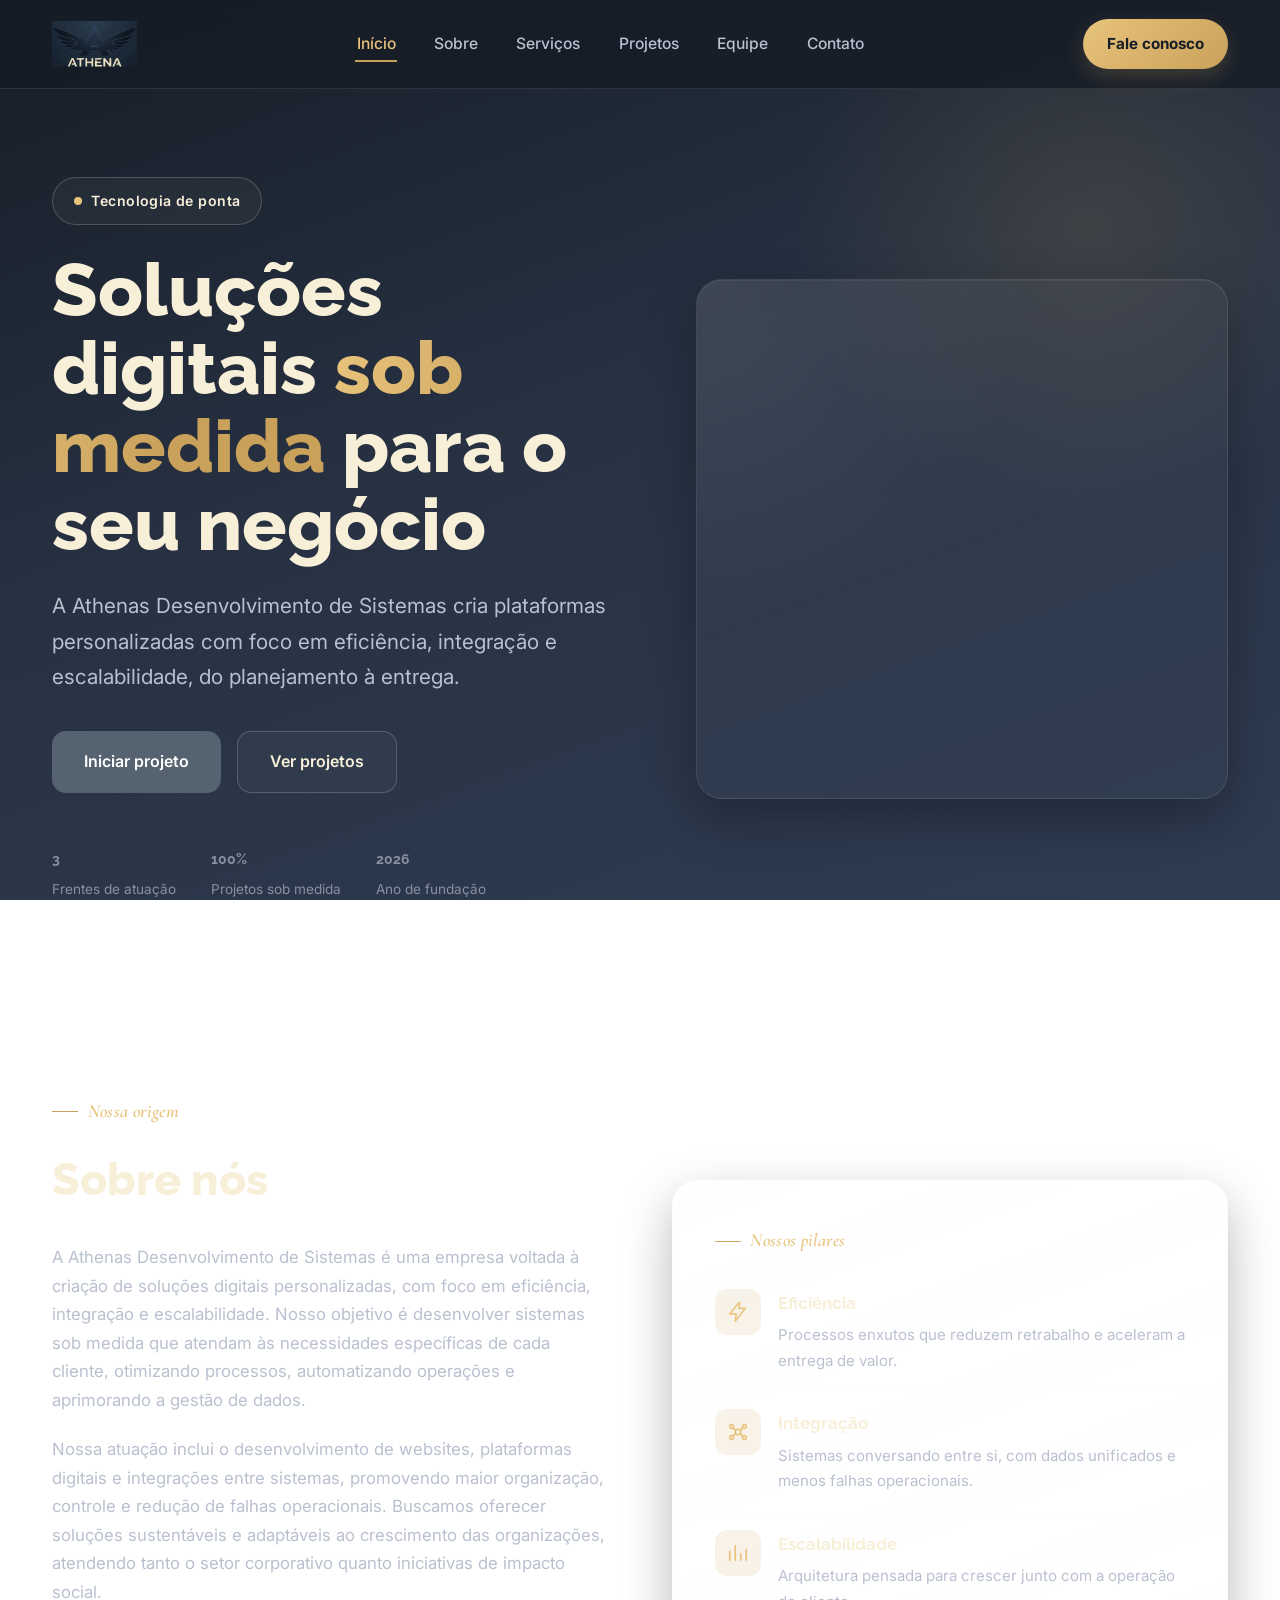
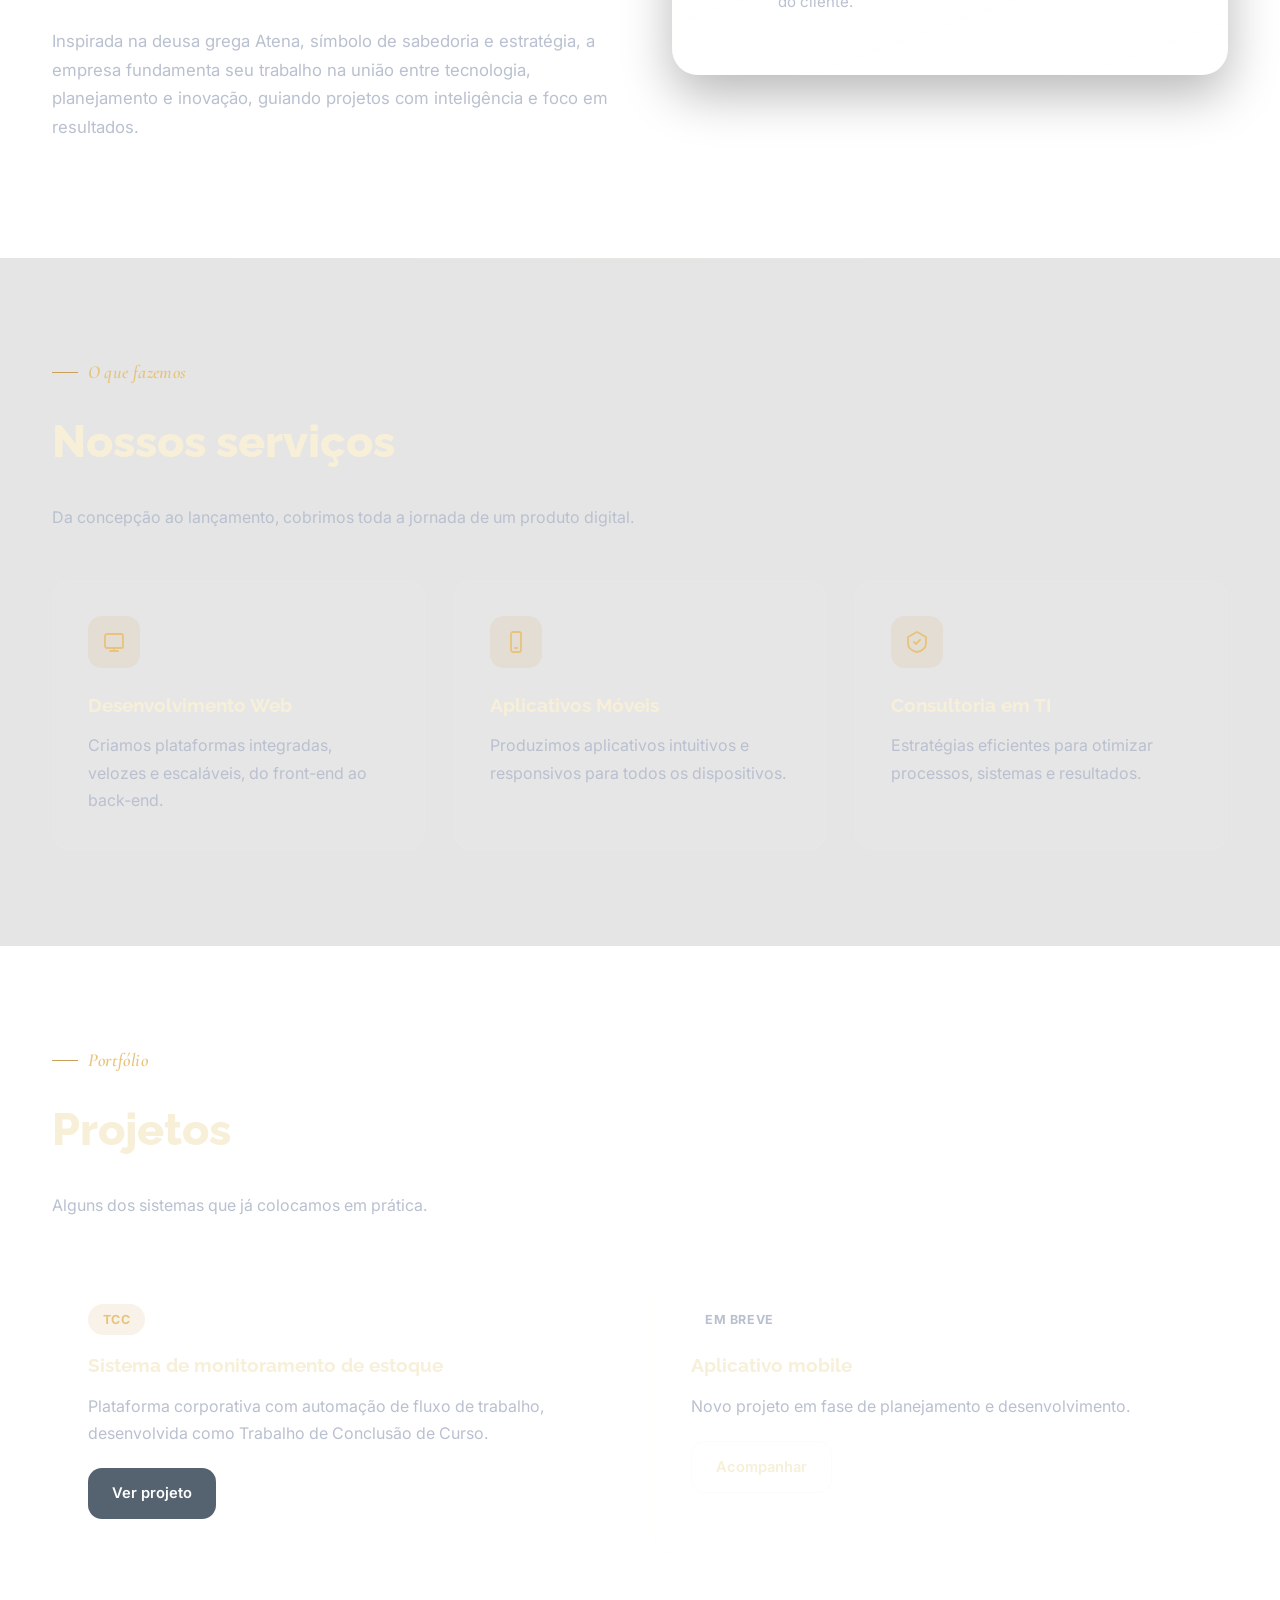
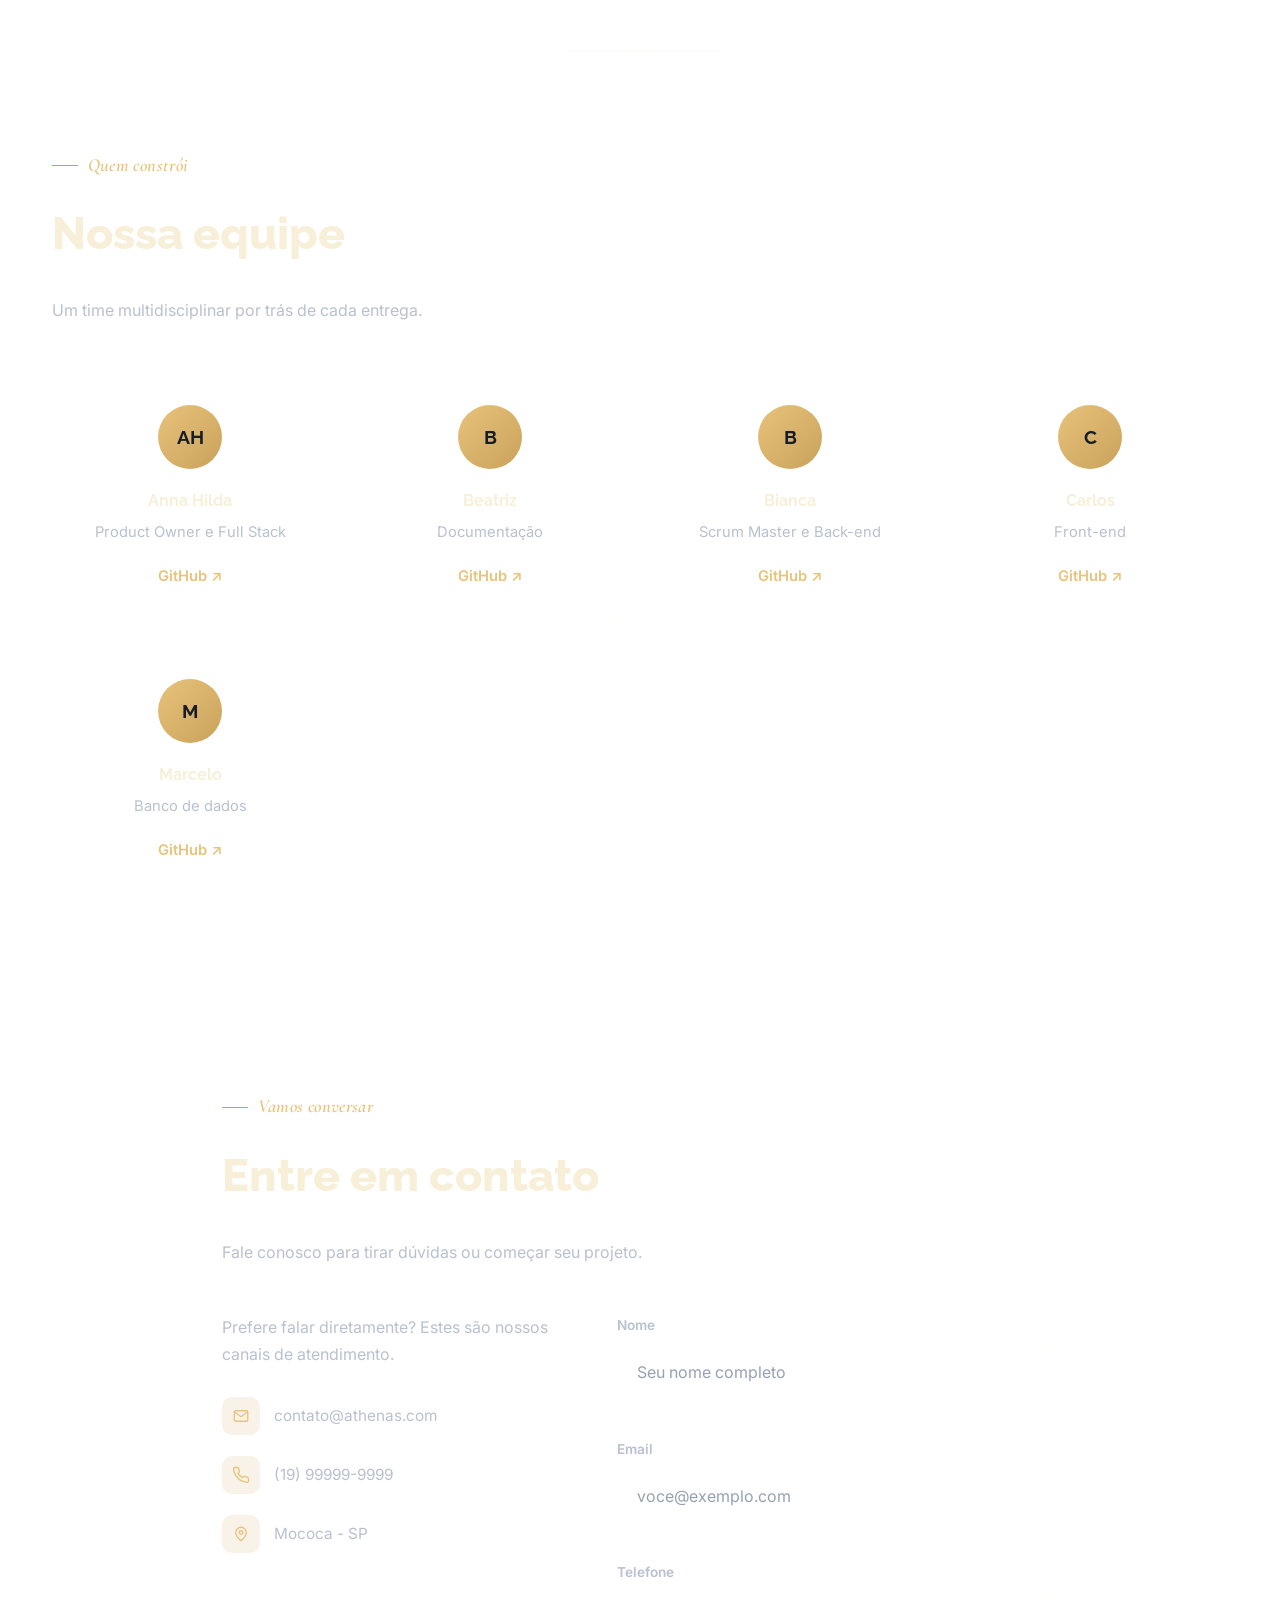
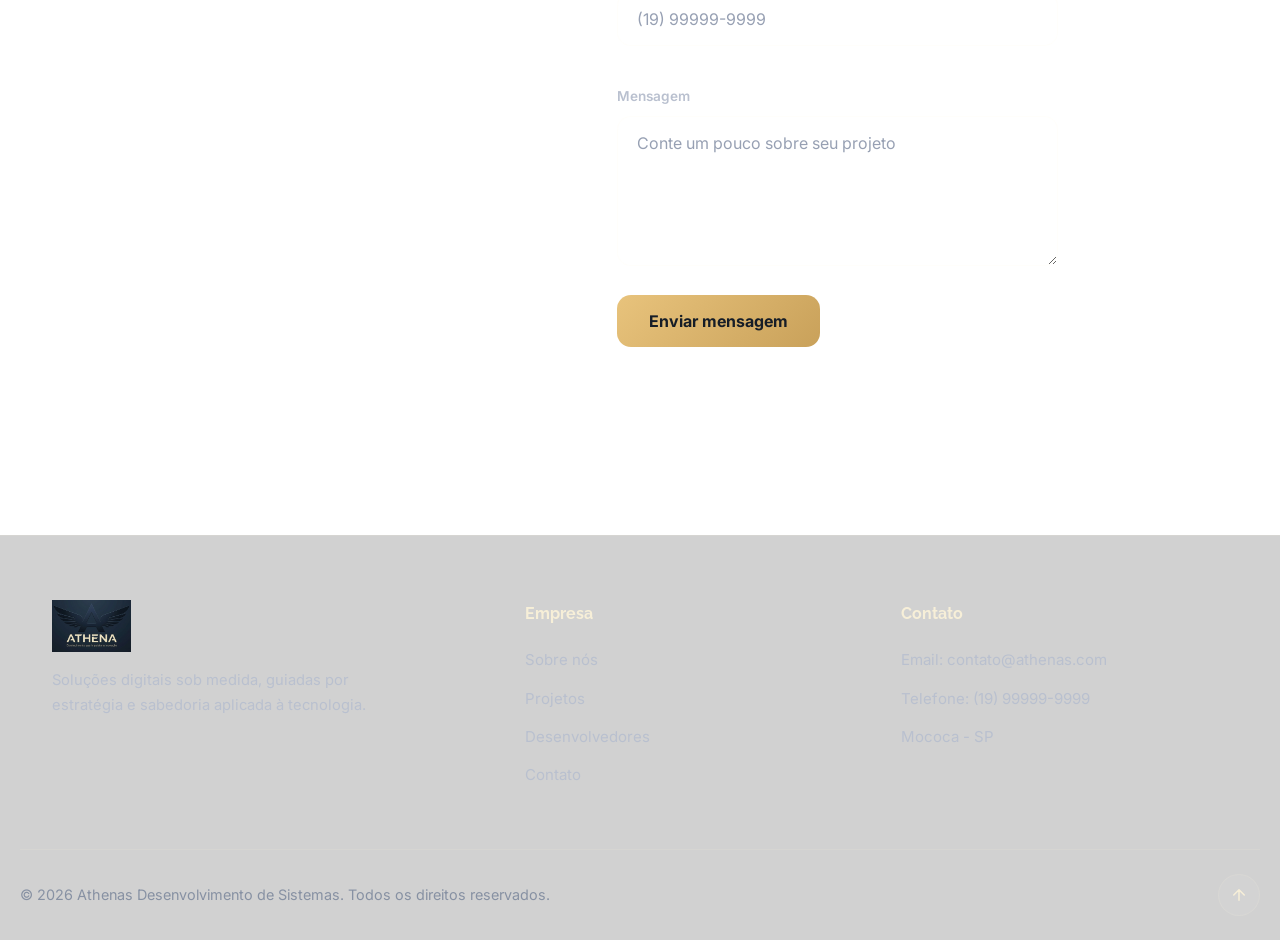
==== index.html @ c581a49d "o que atualizar" ====
<!DOCTYPE html>
<html lang="pt-br">

<head>
    <meta charset="UTF-8">
    <meta name="viewport" content="width=device-width, initial-scale=1.0">
    <meta name="description"
        content="Athenas Desenvolvimento de Sistemas — soluções digitais sob medida: sites, plataformas web, aplicativos móveis e integração de sistemas.">
    <meta name="theme-color" content="#161d27">
    <link rel="icon" href="img/favicon.png" type="image/png">
    <!-- favicon não está funcionando -->
     <!-- tela de carregameto -->
    <link rel="stylesheet" href="css/base.css">
    <link rel="stylesheet" href="css/index.css">
    <title>Athena</title>
</head>

<body>
    <div class="progresso-scroll"></div>

    <header>
        <div class="header-inner container">

            <a href="#inicio" class="site-branding">
                <img src="img/logo-athena-header.png" alt="Athena — Conhecimento que impulsiona inovação">
            </a>

            <nav>
                <ul>
                    <li><a href="#inicio">Início</a></li>
                    <li><a href="#sobre">Sobre</a></li>
                    <li><a href="#servicos">Serviços</a></li>
                    <li><a href="#projetos">Projetos</a></li>
                    <li><a href="#equipe">Equipe</a></li>
                    <li><a href="#contato">Contato</a></li>
                </ul>
            </nav>

            <div class="header-actions">
                <a href="#contato" class="header-btn">Fale conosco</a>
                <button class="menu-toggle" aria-expanded="false" aria-label="Abrir menu">
                    <span></span><span></span><span></span>
                </button>
            </div>
        </div>
    </header>

    <main>
        <section id="inicio" class="hero-section">
            <div class="container hero-grid">

                <div class="hero-left">
                    <span class="hero-badge"><span class="pulso"></span> Tecnologia de ponta</span>
                    <h1>Soluções digitais <em>sob medida</em> para o seu negócio</h1>
                    <p>A Athenas Desenvolvimento de Sistemas cria plataformas personalizadas com foco em
                        eficiência, integração e escalabilidade, do planejamento à entrega.</p>

                    <div class="hero-actions">
                        <a href="#contato" class="btn btn-primary">Iniciar projeto</a>
                        <a href="#projetos" class="btn btn-secondary">Ver projetos</a>
                    </div>

                    <div class="hero-stats">
                        <div>
                            <strong><span data-contador="3" data-sufixo="">0</span></strong>
                            <span>Frentes de atuação</span>
                        </div>
                        <div>
                            <strong><span data-contador="100" data-sufixo="%">0%</span></strong>
                            <span>Projetos sob medida</span>
                        </div>
                        <div>
                            <strong><span data-contador="2026" data-sufixo="">0</span></strong>
                            <span>Ano de fundação</span>
                        </div>
                    </div>
                </div>

                <div class="hero-visual" aria-hidden="true">
                    <!-- imagem aqui -->
                </div>

            </div>
        </section>

        <section id="sobre">
            <div class="container section-grid">
                <div class="left reveal">
                    <span class="eyebrow">Nossa origem</span>
                    <h2>Sobre nós</h2>
                    <p>A Athenas Desenvolvimento de Sistemas é uma empresa voltada à criação de soluções digitais
                        personalizadas, com foco em eficiência, integração e escalabilidade. Nosso objetivo é
                        desenvolver sistemas sob medida que atendam às necessidades específicas de cada cliente,
                        otimizando processos, automatizando operações e aprimorando a gestão de dados.</p>
                    <p>Nossa atuação inclui o desenvolvimento de websites, plataformas digitais e integrações entre
                        sistemas, promovendo maior organização, controle e redução de falhas operacionais. Buscamos
                        oferecer soluções sustentáveis e adaptáveis ao crescimento das organizações, atendendo tanto
                        o setor corporativo quanto iniciativas de impacto social.</p>
                    <p>Inspirada na deusa grega Atena, símbolo de sabedoria e estratégia, a empresa fundamenta seu
                        trabalho na união entre tecnologia, planejamento e inovação, guiando projetos com
                        inteligência e foco em resultados.</p>
                </div>

                <div class="visual-card reveal">
                    <span class="eyebrow">Nossos pilares</span>

                    <div class="pilar">
                        <div class="pilar-icone">
                            <svg width="22" height="22" viewBox="0 0 24 24" fill="none" stroke="currentColor"
                                stroke-width="1.8">
                                <path d="M13 2 3 14h7l-1 8 11-14h-7l1-6z" stroke-linecap="round" stroke-linejoin="round" />
                            </svg>
                        </div>
                        <div>
                            <h4>Eficiência</h4>
                            <p>Processos enxutos que reduzem retrabalho e aceleram a entrega de valor.</p>
                        </div>
                    </div>

                    <div class="pilar">
                        <div class="pilar-icone">
                            <svg width="22" height="22" viewBox="0 0 24 24" fill="none" stroke="currentColor"
                                stroke-width="1.8">
                                <circle cx="12" cy="12" r="3" />
                                <circle cx="5" cy="6" r="2" />
                                <circle cx="19" cy="6" r="2" />
                                <circle cx="5" cy="18" r="2" />
                                <circle cx="19" cy="18" r="2" />
                                <path d="M9.5 10.5 6.5 7.5M14.5 10.5l3-3M9.5 13.5l-3 3M14.5 13.5l3 3" />
                            </svg>
                        </div>
                        <div>
                            <h4>Integração</h4>
                            <p>Sistemas conversando entre si, com dados unificados e menos falhas operacionais.</p>
                        </div>
                    </div>

                    <div class="pilar">
                        <div class="pilar-icone">
                            <svg width="22" height="22" viewBox="0 0 24 24" fill="none" stroke="currentColor"
                                stroke-width="1.8">
                                <path d="M3 20V10M9 20V4M15 20v-7M21 20V8" stroke-linecap="round" />
                            </svg>
                        </div>
                        <div>
                            <h4>Escalabilidade</h4>
                            <p>Arquitetura pensada para crescer junto com a operação do cliente.</p>
                        </div>
                    </div>
                </div>
            </div>
        </section>

        <section id="servicos">
            <div class="container">
                <span class="eyebrow reveal">O que fazemos</span>
                <h2 class="reveal">Nossos serviços</h2>
                <p class="section-intro reveal">Da concepção ao lançamento, cobrimos toda a jornada de um produto
                    digital.</p>

                <div class="cards">

                    <div class="card reveal">
                        <div class="card-icone">
                            <svg width="24" height="24" viewBox="0 0 24 24" fill="none" stroke="currentColor"
                                stroke-width="1.8">
                                <rect x="3" y="4" width="18" height="14" rx="2" />
                                <path d="M8 21h8M12 18v3" stroke-linecap="round" />
                            </svg>
                        </div>
                        <h3>Desenvolvimento Web</h3>
                        <p>Criamos plataformas integradas, velozes e escaláveis, do front-end ao back-end.</p>
                    </div>

                    <div class="card reveal">
                        <div class="card-icone">
                            <svg width="24" height="24" viewBox="0 0 24 24" fill="none" stroke="currentColor"
                                stroke-width="1.8">
                                <rect x="7" y="2" width="10" height="20" rx="2" />
                                <path d="M11 18h2" stroke-linecap="round" />
                            </svg>
                        </div>
                        <h3>Aplicativos Móveis</h3>
                        <p>Produzimos aplicativos intuitivos e responsivos para todos os dispositivos.</p>
                    </div>

                    <div class="card reveal">
                        <div class="card-icone">
                            <svg width="24" height="24" viewBox="0 0 24 24" fill="none" stroke="currentColor"
                                stroke-width="1.8">
                                <path d="M12 2 3 7v6c0 5 4 8 9 9 5-1 9-4 9-9V7l-9-5z" stroke-linejoin="round" />
                                <path d="M9 12l2 2 4-4" stroke-linecap="round" stroke-linejoin="round" />
                            </svg>
                        </div>
                        <h3>Consultoria em TI</h3>
                        <p>Estratégias eficientes para otimizar processos, sistemas e resultados.</p>
                    </div>
                </div>
            </div>
        </section>

        <section id="projetos">
            <div class="container">
                <span class="eyebrow reveal">Portfólio</span>
                <h2 class="reveal">Projetos</h2>
                <p class="section-intro reveal">Alguns dos sistemas que já colocamos em prática.</p>

                <div class="cards">

                    <div class="card reveal">
                        <span class="card-tag">TCC</span>
                        <h3>Sistema de monitoramento de estoque</h3>
                        <p>Plataforma corporativa com automação de fluxo de trabalho, desenvolvida como Trabalho de
                            Conclusão de Curso.</p>
                        <a href="apresentacao.html" class="btn btn-primary">Ver projeto</a>
                    </div>

                    <div class="card reveal">
                        <span class="card-tag em-breve">Em breve</span>
                        <h3>Aplicativo mobile</h3>
                        <p>Novo projeto em fase de planejamento e desenvolvimento.</p>
                        <a href="#contato" class="btn btn-secondary">Acompanhar</a>
                    </div>

                </div>
            </div>
        </section>

        <section id="equipe">
            <div class="container">
                <span class="eyebrow reveal">Quem constrói</span>
                <h2 class="reveal">Nossa equipe</h2>
                <!-- 3 em cima e dois em baixo -->
                <p class="section-intro reveal">Um time multidisciplinar por trás de cada entrega.</p>

                <div class="equipe-grid">

                    <div class="membro reveal">
                        <div class="avatar">AH</div>
                        <h4>Anna Hilda</h4>
                        <p>Product Owner e Full Stack</p>
                        <a href="https://github.com/Nananilda" target="_blank" rel="noopener">GitHub ↗</a>
                    </div>

                    <div class="membro reveal">
                        <div class="avatar">B</div>
                        <h4>Beatriz</h4>
                        <p>Documentação</p>
                        <a href="https://github.com/biagoncalvezx" target="_blank" rel="noopener">GitHub ↗</a>
                    </div>

                    <div class="membro reveal">
                        <div class="avatar">B</div>
                        <h4>Bianca</h4>
                        <p>Scrum Master e Back-end</p>
                        <a href="https://github.com/bywoliveira" target="_blank" rel="noopener">GitHub ↗</a>
                    </div>

                    <div class="membro reveal">
                        <div class="avatar">C</div>
                        <h4>Carlos</h4>
                        <p>Front-end</p>
                        <a href="https://github.com/Carlos-Eduardo-Costa" target="_blank" rel="noopener">GitHub ↗</a>
                    </div>

                    <div class="membro reveal">
                        <div class="avatar">M</div>
                        <h4>Marcelo</h4>
                        <p>Banco de dados</p>
                        <a href="https://github.com/Mar3l00" target="_blank" rel="noopener">GitHub ↗</a>
                    </div>

                </div>
            </div>
        </section>

        <section id="contato">
            <div class="container">
                <span class="eyebrow reveal">Vamos conversar</span>
                <h2 class="reveal">Entre em contato</h2>
                <p class="section-intro reveal">Fale conosco para tirar dúvidas ou começar seu projeto.</p>

                <div id="contato-inner">
                    <div class="contato-info reveal">
                        <p>Prefere falar diretamente? Estes são nossos canais de atendimento.</p>

                        <div class="contato-linha">
                            <span class="ic">
                                <svg width="18" height="18" viewBox="0 0 24 24" fill="none" stroke="currentColor"
                                    stroke-width="1.8">
                                    <rect x="3" y="5" width="18" height="14" rx="2" />
                                    <path d="m4 7 8 6 8-6" />
                                </svg>
                            </span>
                            contato@athenas.com
                        </div>

                        <div class="contato-linha">
                            <span class="ic">
                                <svg width="18" height="18" viewBox="0 0 24 24" fill="none" stroke="currentColor"
                                    stroke-width="1.8">
                                    <path
                                        d="M22 16.9v3a2 2 0 0 1-2.2 2 19.8 19.8 0 0 1-8.6-3.1 19.5 19.5 0 0 1-6-6A19.8 19.8 0 0 1 2.1 4.2 2 2 0 0 1 4 2h3a2 2 0 0 1 2 1.7c.1.9.3 1.8.6 2.7a2 2 0 0 1-.5 2.1L8 9.6a16 16 0 0 0 6 6l1.1-1.1a2 2 0 0 1 2.1-.5c.9.3 1.8.5 2.7.6a2 2 0 0 1 1.7 2.1z" />
                                </svg>
                            </span>
                            (19) 99999-9999
                        </div>

                        <div class="contato-linha">
                            <span class="ic">
                                <svg width="18" height="18" viewBox="0 0 24 24" fill="none" stroke="currentColor"
                                    stroke-width="1.8">
                                    <path d="M12 21s-7-6-7-11a7 7 0 0 1 14 0c0 5-7 11-7 11z" />
                                    <circle cx="12" cy="10" r="2.4" />
                                </svg>
                            </span>
                            Mococa - SP
                        </div>
                    </div>

                    <form novalidate class="reveal">

                        <div class="campo">
                            <label for="nome">Nome</label>
                            <input type="text" id="nome" name="nome" placeholder="Seu nome completo" autocomplete="name">
                            <small id="mensagemNome"></small>
                        </div>

                        <div class="campo">
                            <label for="email">Email</label>
                            <input type="email" id="email" name="email" placeholder="voce@exemplo.com"
                                autocomplete="email">
                            <small id="mensagemEmail"></small>
                        </div>

                        <div class="campo">
                            <label for="telefone">Telefone</label>
                            <input type="text" id="telefone" name="telefone" placeholder="(19) 99999-9999"
                                autocomplete="tel" inputmode="numeric">
                            <small id="mensagemTelefone"></small>
                        </div>

                        <div class="campo">
                            <label for="mensagem">Mensagem</label>
                            <textarea id="mensagem" name="mensagem" placeholder="Conte um pouco sobre seu projeto"></textarea>
                        </div>

                        <button type="submit">Enviar mensagem</button>
                        <p class="form-status" role="status" aria-live="polite"></p>

                    </form>
                </div>
            </div>
        </section>
    </main>

    <footer>
        <div class="container footer-grid">

            <div class="footer-column">
                <div class="footer-brand">
                    <img src="img/logo-athena.png" alt="Athena — Conhecimento que impulsiona inovação">
                </div>
                <p class="footer-tagline">Soluções digitais sob medida, guiadas por estratégia e sabedoria
                    aplicada à tecnologia.</p>
            </div>

            <div class="footer-column">
                <h3>Empresa</h3>
                <a href="#sobre">Sobre nós</a>
                <a href="#projetos">Projetos</a>
                <a href="#equipe">Desenvolvedores</a>
                <a href="#contato">Contato</a>
            </div>

            <div class="footer-column">
                <h3>Contato</h3>
                <p>Email: contato@athenas.com</p>
                <p>Telefone: (19) 99999-9999</p>
                <p>Mococa - SP</p>
            </div>

        </div>

        <div class="container footer-bottom">
            <p>© <span data-ano>2026</span> Athenas Desenvolvimento de Sistemas. Todos os direitos reservados.</p>
            <a href="#inicio" class="voltar-topo" aria-label="Voltar ao topo">
                <svg width="18" height="18" viewBox="0 0 24 24" fill="none" stroke="currentColor" stroke-width="2">
                    <path d="M12 19V5M5 12l7-7 7 7" stroke-linecap="round" stroke-linejoin="round" />
                </svg>
            </a>
        </div>
    </footer>
    <script src="js/app.js"></script>
</body>

</html>
---- css/base.css ----
/* =========================================================
   ATHENA — Base compartilhada
   Variáveis, reset, tipografia, header, rodapé e animações
   usados em todas as páginas do site.
   ========================================================= */

@import url('https://fonts.googleapis.com/css2?family=Inter:wght@300;400;500;600;700&family=Raleway:wght@600;700;800;900&family=Cormorant+Garamond:ital,wght@0,500;1,500;1,600&display=swap');

:root {
    /* fundo */
    --bg-0: #161d27;
    --bg-1: #1f2734;
    --bg-2: #273142;
    --bg-3: #2f3c52;

    /* neutros de texto */
    --cor-clara: #f7efd8;
    --texto: #f7efd8;
    --texto-secundario: #b9c0cf;
    --texto-esmaecido: #8791a3;

    /* marca */
    --cor-primaria: #556270;
    --cor-primaria-hover: #6b7a8c;
    --cor-secundaria: #273142;

    /* acento — dourado da coroa alada da Athena, usado com moderação */
    --ouro: #c9a15a;
    --ouro-forte: #e8c37c;
    --ouro-fraco: rgba(201, 161, 90, 0.14);

    /* acento frio — usado em dados/gráficos para contrastar com o dourado */
    --info: #8db4d6;
    --info-fraco: rgba(141, 180, 214, 0.16);

    --borda: rgba(247, 239, 216, 0.1);
    --borda-forte: rgba(247, 239, 216, 0.2);

    --fonte-titulo: 'Raleway', sans-serif;
    --fonte-texto: 'Inter', sans-serif;
    --fonte-classica: 'Cormorant Garamond', serif;

    --raio-sm: 12px;
    --raio-md: 18px;
    --raio-lg: 26px;

    --sombra-suave: 0 20px 50px rgba(0, 0, 0, 0.28);
    --transicao: 0.35s cubic-bezier(0.22, 1, 0.36, 1);
}

* {
    margin: 0;
    padding: 0;
    box-sizing: border-box;
}

html {
    scroll-behavior: smooth;
    scroll-padding-top: 96px;
}

body {
    font-family: var(--fonte-texto);
    background: linear-gradient(160deg, var(--bg-0) 0%, var(--bg-2) 45%, var(--bg-3) 100%);
    background-attachment: fixed;
    color: var(--texto);
    line-height: 1.7;
    overflow-x: hidden;
}

img {
    max-width: 100%;
    display: block;
}

a {
    color: inherit;
}

::selection {
    background: var(--ouro);
    color: var(--bg-0);
}

/* barra de progresso de leitura */
.progresso-scroll {
    position: fixed;
    top: 0;
    left: 0;
    height: 3px;
    width: 0%;
    background: linear-gradient(90deg, var(--ouro), var(--ouro-forte));
    z-index: 2000;
    transition: width 0.1s ease-out;
}

/* foco visível para acessibilidade */
a:focus-visible,
button:focus-visible,
input:focus-visible,
textarea:focus-visible {
    outline: 2px solid var(--ouro);
    outline-offset: 3px;
    border-radius: 6px;
}

/* CONTAINER */

.container {
    width: 100%;
    max-width: 1240px;
    margin: 0 auto;
    padding: 0 2rem;
}

.eyebrow {
    display: inline-flex;
    align-items: center;
    gap: 0.6rem;
    font-family: var(--fonte-classica);
    font-style: italic;
    font-weight: 600;
    font-size: 1.15rem;
    color: var(--ouro-forte);
    letter-spacing: 0.02em;
    margin-bottom: 0.9rem;
}

.eyebrow::before {
    content: "";
    width: 26px;
    height: 1px;
    background: var(--ouro);
    display: inline-block;
}

/* botões (usados em ambas as páginas) */

.btn {
    text-decoration: none;
    padding: 1rem 2rem;
    border-radius: 14px;
    border: none;
    cursor: pointer;
    font-family: inherit;

    font-weight: 600;
    font-size: 1rem;
    display: inline-flex;
    align-items: center;
    gap: 0.6rem;
    transition: transform var(--transicao), box-shadow var(--transicao), background var(--transicao);
}

.btn-primary {
    background: var(--cor-primaria);
    color: white;
}

.btn-primary:hover {
    transform: translateY(-3px);
    background: var(--cor-primaria-hover);
    box-shadow: 0 14px 30px rgba(0, 0, 0, 0.28);
}

.btn-secondary {
    border: 1px solid var(--borda-forte);
    color: var(--cor-clara);
    background: rgba(255, 255, 255, 0.03);
}

.btn-secondary:hover {
    background: rgba(255, 255, 255, 0.08);
    transform: translateY(-3px);
}

/* revelação de elementos ao rolar (compartilhada) */

.reveal {
    opacity: 0;
    transform: translateY(28px);
    transition: opacity 0.7s ease, transform 0.7s ease;
}

.reveal.em-vista {
    opacity: 1;
    transform: translateY(0);
}

/* =========================================================
   HEADER
   ========================================================= */

header {
    position: sticky;
    top: 0;
    z-index: 1000;

    backdrop-filter: blur(14px);
    background: rgba(22, 29, 39, 0.82);
    border-bottom: 1px solid var(--borda);
    transition: box-shadow var(--transicao), background var(--transicao);
}

header.scrolled {
    background: rgba(22, 29, 39, 0.96);
    box-shadow: 0 10px 30px rgba(0, 0, 0, 0.35);
}

.header-inner {
    height: 88px;

    display: flex;
    align-items: center;
    justify-content: space-between;
    gap: 1.5rem;
}

.site-branding {
    display: flex;
    align-items: center;
    text-decoration: none;
}

.site-branding img {
    height: 46px;
    width: auto;
}

nav {
    display: flex;
    align-items: center;
}

nav ul {
    display: flex;
    align-items: center;
    gap: 2.2rem;
    list-style: none;
}

nav a {
    position: relative;
    text-decoration: none;
    color: var(--texto-secundario);
    font-weight: 500;
    font-size: 0.98rem;
    padding: 0.4rem 0.1rem;
    transition: color 0.25s ease;
}

nav a::after {
    content: "";
    position: absolute;
    left: 0;
    bottom: -2px;
    width: 0%;
    height: 2px;
    background: var(--ouro);
    transition: width 0.3s ease;
}

nav a:hover {
    color: var(--cor-clara);
}

nav a:hover::after,
nav a.ativo::after {
    width: 100%;
}

nav a.ativo {
    color: var(--ouro-forte);
}

.header-actions {
    display: flex;
    align-items: center;
    gap: 1.2rem;
}

.header-btn {
    text-decoration: none;
    color: var(--bg-0);

    background: linear-gradient(135deg, var(--ouro-forte), var(--ouro));
    padding: 0.75rem 1.5rem;
    border-radius: 999px;

    font-weight: 700;
    font-size: 0.95rem;
    white-space: nowrap;
    box-shadow: 0 8px 20px rgba(201, 161, 90, 0.22);
    transition: transform var(--transicao), box-shadow var(--transicao);
}

.header-btn:hover {
    transform: translateY(-2px);
    box-shadow: 0 12px 28px rgba(201, 161, 90, 0.34);
}

/* menu hambúrguer (mobile) */

.menu-toggle {
    display: none;
    flex-direction: column;
    justify-content: center;
    align-items: center;
    gap: 5px;

    width: 44px;
    height: 44px;

    background: rgba(247, 239, 216, 0.06);
    border: 1px solid var(--borda);
    border-radius: 12px;
    cursor: pointer;
}

.menu-toggle span {
    width: 20px;
    height: 2px;
    background: var(--cor-clara);
    border-radius: 2px;
    transition: transform 0.3s ease, opacity 0.3s ease;
}

.menu-toggle[aria-expanded="true"] span:nth-child(1) {
    transform: translateY(7px) rotate(45deg);
}

.menu-toggle[aria-expanded="true"] span:nth-child(2) {
    opacity: 0;
}

.menu-toggle[aria-expanded="true"] span:nth-child(3) {
    transform: translateY(-7px) rotate(-45deg);
}

@media (max-width: 980px) {
    nav {
        position: fixed;
        inset: 88px 0 auto 0;
        max-height: calc(100vh - 88px);
        overflow-y: auto;

        background: rgba(22, 29, 39, 0.98);
        backdrop-filter: blur(14px);
        border-bottom: 1px solid var(--borda);

        transform: translateY(-12px);
        opacity: 0;
        visibility: hidden;
        pointer-events: none;

        transition: transform 0.3s ease, opacity 0.3s ease, visibility 0.3s;
    }

    nav.aberto {
        transform: translateY(0);
        opacity: 1;
        visibility: visible;
        pointer-events: auto;
    }

    nav ul {
        flex-direction: column;
        align-items: stretch;
        gap: 0;
        padding: 1rem 2rem 1.5rem;
    }

    nav ul li {
        border-bottom: 1px solid var(--borda);
    }

    nav a {
        display: block;
        padding: 1rem 0;
    }

    nav a::after {
        display: none;
    }

    .menu-toggle {
        display: flex;
    }

    .header-actions .header-btn {
        display: none;
    }
}

@media (max-width: 768px) {
    .header-inner {
        height: 76px;
    }

    html {
        scroll-padding-top: 76px;
    }

    nav {
        top: 76px;
        inset: 76px 0 auto 0;
    }

    .site-branding img {
        height: 38px;
    }
}

/* FOOTER */

footer {
    margin-top: 3rem;
    padding-top: 4rem;

    background: rgba(0, 0, 0, 0.18);
    border-top: 1px solid var(--borda);
}

.footer-grid {
    display: grid;
    grid-template-columns: 1.3fr repeat(2, 1fr);
    gap: 3rem;
}

.footer-brand {
    margin-bottom: 1rem;
}

.footer-brand img {
    height: 52px;
    width: auto;
}

.footer-column p.footer-tagline {
    color: var(--texto-secundario);
    max-width: 320px;
    font-size: 0.92rem;
}

.footer-column h3 {
    margin-bottom: 1.2rem;

    font-family: var(--fonte-titulo);
    font-size: 1.02rem;
    color: var(--cor-clara);
}

.footer-column a,
.footer-column p {
    display: block;

    margin-bottom: 0.8rem;

    text-decoration: none;
    color: var(--texto-secundario);
    font-size: 0.94rem;

    transition: color 0.25s ease;
}

.footer-column a:hover {
    color: var(--ouro-forte);
}

.footer-bottom {
    margin-top: 3rem;
    padding: 1.5rem 0;

    display: flex;
    align-items: center;
    justify-content: space-between;
    flex-wrap: wrap;
    gap: 1rem;

    border-top: 1px solid var(--borda);
}

.footer-bottom p {
    color: var(--texto-esmaecido);
    font-size: 0.9rem;
}

.voltar-topo {
    width: 42px;
    height: 42px;
    border-radius: 50%;

    display: flex;
    align-items: center;
    justify-content: center;

    background: rgba(255, 255, 255, 0.06);
    border: 1px solid var(--borda);
    color: var(--cor-clara);
    cursor: pointer;
    text-decoration: none;
    transition: transform var(--transicao), background var(--transicao);
}

.voltar-topo:hover {
    transform: translateY(-3px);
    background: var(--ouro-fraco);
    color: var(--ouro-forte);
}

@media (max-width: 1080px) {
    .footer-grid {
        grid-template-columns: 1fr 1fr;
    }
}

@media (max-width: 560px) {
    .footer-grid {
        grid-template-columns: 1fr;
        gap: 2.2rem;
    }

    .footer-bottom {
        flex-direction: column;
        text-align: center;
    }
}

/* ANIMAÇÕES E ACESSIBILIDADE */

@media (prefers-reduced-motion: reduce) {

    *,
    *::before,
    *::after {
        animation-duration: 0.001ms !important;
        animation-iteration-count: 1 !important;
        transition-duration: 0.001ms !important;
        scroll-behavior: auto !important;
    }
}
---- css/index.css ----
/* =========================================================
   ATHENA — Página inicial (index.html)
   Depende de css/base.css (variáveis, header, footer, reveal)
   ========================================================= */

/* =========================================================
   HERO
   ========================================================= */

.hero-section {
    padding: 5.5rem 0 6rem;
    overflow: hidden;
    position: relative;
}

.hero-section::before {
    content: "";
    position: absolute;
    top: -20%;
    right: -10%;
    width: 640px;
    height: 640px;
    background: radial-gradient(circle, var(--ouro-fraco), transparent 65%);
    pointer-events: none;
}

.hero-grid {
    display: grid;
    grid-template-columns: 1.05fr 0.95fr;
    gap: 3.5rem;
    align-items: center;
}

.hero-badge {
    display: inline-flex;
    align-items: center;
    gap: 0.6rem;

    padding: 0.7rem 1.3rem;
    margin-bottom: 1.6rem;

    border-radius: 999px;
    border: 1px solid var(--borda-forte);

    background: rgba(247, 239, 216, 0.04);
    color: var(--cor-clara);

    font-size: 0.88rem;
    font-weight: 600;
    letter-spacing: 0.03em;
}

.hero-badge .pulso {
    width: 8px;
    height: 8px;
    border-radius: 50%;
    background: var(--ouro-forte);
    box-shadow: 0 0 0 0 rgba(232, 195, 124, 0.6);
    animation: pulso 2.2s infinite;
}

.hero-left h1 {
    font-family: var(--fonte-titulo);
    font-size: clamp(2.5rem, 5vw + 1rem, 4.6rem);
    line-height: 1.06;
    font-weight: 800;

    margin-bottom: 1.6rem;

    color: var(--cor-clara);
}

.hero-left h1 em {
    font-style: normal;
    background: linear-gradient(100deg, var(--ouro-forte), var(--ouro) 60%);
    -webkit-background-clip: text;
    background-clip: text;
    color: transparent;
}

.hero-left p {
    font-size: clamp(1.05rem, 0.4vw + 1rem, 1.3rem);
    color: var(--texto-secundario);

    max-width: 620px;
    margin-bottom: 2.3rem;
}

.hero-actions {
    display: flex;
    gap: 1rem;
    flex-wrap: wrap;
    margin-bottom: 2.6rem;
}

.hero-stats {
    display: flex;
    gap: 2.2rem;
    flex-wrap: wrap;
}

.hero-stats div {
    display: flex;
    flex-direction: column;
}

.hero-stats strong {
    font-family: var(--fonte-titulo);
    font-size: 1.6rem;
    color: var(--ouro-forte);
}

.hero-stats span {
    font-size: 0.85rem;
    color: var(--texto-esmaecido);
}

/* visual assinatura: emblema alado + rede de nós */

.hero-visual {
    position: relative;
    height: 520px;
    border-radius: var(--raio-lg);

    background: linear-gradient(160deg, rgba(255, 255, 255, 0.045), rgba(255, 255, 255, 0.015));
    border: 1px solid var(--borda);
    box-shadow: inset 0 1px 0 rgba(255, 255, 255, 0.05), var(--sombra-suave);

    display: flex;
    align-items: center;
    justify-content: center;
    overflow: hidden;
}

.hero-visual::before {
    content: "";
    position: absolute;
    inset: 0;
    background: radial-gradient(circle at top left, rgba(255, 255, 255, 0.08), transparent 45%);
}

.hero-visual svg {
    width: 78%;
    max-width: 340px;
    animation: flutuar 6s ease-in-out infinite;
}

/* card genérico usado em outras seções (ex.: sobre) */

.visual-card {
    border-radius: var(--raio-lg);
    background: linear-gradient(160deg, rgba(255, 255, 255, 0.045), rgba(255, 255, 255, 0.015));
    border: 1px solid var(--borda);
    box-shadow: inset 0 1px 0 rgba(255, 255, 255, 0.05), var(--sombra-suave);
    padding: 2.6rem;
    position: relative;
    overflow: hidden;
}

.visual-card::before {
    content: "";
    position: absolute;
    inset: 0;
    background: radial-gradient(circle at top left, rgba(255, 255, 255, 0.07), transparent 45%);
    pointer-events: none;
}

.pilar {
    display: flex;
    gap: 1.1rem;
    align-items: flex-start;
    padding: 1.1rem 0;
    border-bottom: 1px solid var(--borda);
}

.pilar:last-child {
    border-bottom: none;
}

.pilar-icone {
    flex-shrink: 0;
    width: 46px;
    height: 46px;
    border-radius: 12px;
    display: flex;
    align-items: center;
    justify-content: center;
    background: var(--ouro-fraco);
    color: var(--ouro-forte);
}

.pilar h4 {
    font-family: var(--fonte-titulo);
    font-size: 1.05rem;
    color: var(--cor-clara);
    margin-bottom: 0.3rem;
}

.pilar p {
    color: var(--texto-secundario);
    font-size: 0.94rem;
}

/* =========================================================
   SEÇÕES GERAIS
   ========================================================= */

section {
    padding: 6rem 0;
    position: relative;
}

section h2 {
    font-family: var(--fonte-titulo);
    font-size: clamp(2rem, 2vw + 1.3rem, 2.8rem);
    margin-bottom: 1.6rem;
    font-weight: 800;

    color: var(--cor-clara);
}

.section-intro {
    max-width: 640px;
    color: var(--texto-secundario);
    margin-bottom: 3rem;
}

/* SOBRE */

.section-grid {
    display: grid;
    grid-template-columns: 1fr 1fr;
    gap: 4rem;
    align-items: center;
}

.left p {
    color: var(--texto-secundario);
    margin-bottom: 1.3rem;
    font-size: 1.05rem;
}

/* SERVIÇOS E PROJETOS */

#servicos {
    background: rgba(0, 0, 0, 0.1);
}

#servicos::after,
#equipe::before {
    content: "";
    position: absolute;
    left: 50%;
    top: 0;
    transform: translateX(-50%);
    width: min(90%, 900px);
    height: 1px;
    background: linear-gradient(90deg, transparent, var(--borda-forte), transparent);
}

.cards {
    margin-top: 1rem;

    display: grid;
    grid-template-columns: repeat(auto-fit, minmax(260px, 1fr));
    gap: 1.8rem;
}

.card {
    padding: 2.2rem;

    border-radius: var(--raio-md);

    background: rgba(255, 255, 255, 0.04);

    border: 1px solid var(--borda);
    position: relative;
    overflow: hidden;

    transition: transform var(--transicao), border-color var(--transicao), background var(--transicao);
}

.card::before {
    content: "";
    position: absolute;
    inset: 0;
    background: linear-gradient(160deg, var(--ouro-fraco), transparent 55%);
    opacity: 0;
    transition: opacity var(--transicao);
}

.card:hover {
    transform: translateY(-6px);
    border-color: var(--borda-forte);
    background: rgba(255, 255, 255, 0.055);
}

.card:hover::before {
    opacity: 1;
}

.card-icone {
    width: 52px;
    height: 52px;
    border-radius: 14px;
    margin-bottom: 1.3rem;

    display: flex;
    align-items: center;
    justify-content: center;

    background: var(--ouro-fraco);
    color: var(--ouro-forte);
    position: relative;
}

.card h3 {
    font-family: var(--fonte-titulo);
    margin-bottom: 0.7rem;
    font-size: 1.2rem;

    color: var(--cor-clara);
    position: relative;
}

.card p {
    color: var(--texto-secundario);
    position: relative;
    margin-bottom: 0;
}

.card-tag {
    display: inline-block;
    padding: 0.3rem 0.9rem;
    margin-bottom: 0.9rem;
    border-radius: 999px;
    background: var(--ouro-fraco);
    color: var(--ouro-forte);
    font-size: 0.78rem;
    font-weight: 700;
    letter-spacing: 0.05em;
    text-transform: uppercase;
    position: relative;
}

.card-tag.em-breve {
    background: rgba(255, 255, 255, 0.08);
    color: var(--texto-secundario);
}

.card .btn {
    margin-top: 1.3rem;
    padding: 0.8rem 1.5rem;
    font-size: 0.92rem;
    position: relative;
}

/* =========================================================
   CONTATO
   ========================================================= */

#contato .container {
    max-width: 900px;
}

#contato-inner {
    display: grid;
    grid-template-columns: 1fr 1.3fr;
    gap: 3.5rem;
    align-items: flex-start;
}

.contato-info p {
    color: var(--texto-secundario);
    margin-bottom: 1.8rem;
}

.contato-linha {
    display: flex;
    align-items: center;
    gap: 0.9rem;
    margin-bottom: 1.3rem;
    color: var(--texto-secundario);
    font-size: 0.96rem;
}

.contato-linha .ic {
    width: 38px;
    height: 38px;
    flex-shrink: 0;
    border-radius: 10px;
    background: var(--ouro-fraco);
    color: var(--ouro-forte);
    display: flex;
    align-items: center;
    justify-content: center;
}

form {
    display: grid;
    gap: 1.3rem;
}

.campo {
    position: relative;
}

.campo label {
    display: block;
    font-size: 0.85rem;
    font-weight: 600;
    color: var(--texto-secundario);
    margin-bottom: 0.5rem;
}

input,
textarea {
    width: 100%;

    padding: 1rem 1.2rem;

    border: 1px solid var(--borda);
    border-radius: 14px;

    background: rgba(255, 255, 255, 0.04);

    color: white;
    font-family: inherit;
    font-size: 1rem;

    outline: none;
    transition: border-color 0.25s ease, background 0.25s ease;
}

input:focus,
textarea:focus {
    border-color: var(--ouro);
    background: rgba(255, 255, 255, 0.06);
}

input.invalido,
textarea.invalido {
    border-color: #e08585;
}

input.valido,
textarea.valido {
    border-color: #7fcf9d;
}

textarea {
    resize: vertical;
    min-height: 150px;
}

input::placeholder,
textarea::placeholder {
    color: #97a0b3;
}

button[type="submit"] {
    border: none;
    cursor: pointer;

    padding: 1rem 2rem;
    border-radius: 14px;

    background: linear-gradient(135deg, var(--ouro-forte), var(--ouro));
    color: var(--bg-0);

    font-family: inherit;
    font-weight: 700;
    font-size: 1rem;
    transition: transform var(--transicao), box-shadow var(--transicao);
    justify-self: start;
}

button[type="submit"]:hover {
    transform: translateY(-2px);
    box-shadow: 0 14px 30px rgba(201, 161, 90, 0.3);
}

button[type="submit"]:disabled {
    opacity: 0.6;
    cursor: not-allowed;
    transform: none;
}

small {
    display: block;
    min-height: 1.1rem;
    font-size: 0.85rem;
}

.erro {
    color: #ff9494;
}

.certo {
    color: #8dffb1;
}

.form-status {
    margin-top: 0.3rem;
    font-size: 0.95rem;
    min-height: 1.2rem;
}

/* =========================================================
   EQUIPE
   ========================================================= */

.equipe-grid {
    margin-top: 1rem;

    display: grid;
    grid-template-columns: repeat(auto-fit, minmax(220px, 1fr));
    gap: 1.5rem;
}

.membro {
    padding: 2rem;

    border-radius: var(--raio-md);

    background: rgba(255, 255, 255, 0.04);
    border: 1px solid var(--borda);

    text-align: center;
    transition: transform var(--transicao), border-color var(--transicao);
}

.membro:hover {
    transform: translateY(-5px);
    border-color: var(--borda-forte);
}

.avatar {
    width: 64px;
    height: 64px;
    margin: 0 auto 1.1rem;
    border-radius: 50%;

    display: flex;
    align-items: center;
    justify-content: center;

    font-family: var(--fonte-titulo);
    font-weight: 700;
    font-size: 1.2rem;
    color: var(--bg-0);

    background: linear-gradient(135deg, var(--ouro-forte), var(--ouro));
}

.membro h4 {
    margin-bottom: 0.35rem;
    color: var(--cor-clara);
    font-family: var(--fonte-titulo);
}

.membro p {
    color: var(--texto-secundario);
    margin-bottom: 1.1rem;
    font-size: 0.92rem;
}

.membro a {
    color: var(--ouro-forte);
    text-decoration: none;
    font-weight: 600;
    font-size: 0.92rem;
    display: inline-flex;
    align-items: center;
    gap: 0.4rem;
}

.membro a:hover {
    text-decoration: underline;
}

/* =========================================================
   ANIMAÇÕES DO HERO
   ========================================================= */

@keyframes pulso {
    0% {
        box-shadow: 0 0 0 0 rgba(232, 195, 124, 0.55);
    }

    70% {
        box-shadow: 0 0 0 9px rgba(232, 195, 124, 0);
    }

    100% {
        box-shadow: 0 0 0 0 rgba(232, 195, 124, 0);
    }
}

@keyframes flutuar {

    0%,
    100% {
        transform: translateY(0px);
    }

    50% {
        transform: translateY(-14px);
    }
}

/* =========================================================
   RESPONSIVO — index
   ========================================================= */

@media (max-width: 1080px) {
    .hero-visual {
        height: 440px;
    }
}

@media (max-width: 980px) {

    .hero-grid,
    .section-grid,
    #contato-inner {
        grid-template-columns: 1fr;
    }

    .hero-visual,
    .visual-card {
        order: -1;
        max-width: 480px;
        margin: 0 auto;
        width: 100%;
    }

    .hero-visual {
        height: 340px;
    }
}

@media (max-width: 768px) {
    section {
        padding: 4.2rem 0;
    }
}

@media (max-width: 560px) {
    .container {
        padding: 0 1.3rem;
    }

    .hero-section {
        padding: 3rem 0 3.5rem;
    }

    .hero-actions {
        flex-direction: column;
        align-items: stretch;
    }

    .hero-actions .btn {
        justify-content: center;
    }

    .hero-stats {
        gap: 1.4rem;
    }

    #contato-inner {
        gap: 2rem;
    }
}

@media (max-width: 400px) {
    .hero-left h1 {
        font-size: 2.1rem;
    }

    .btn {
        padding: 0.9rem 1.4rem;
        font-size: 0.92rem;
    }
}
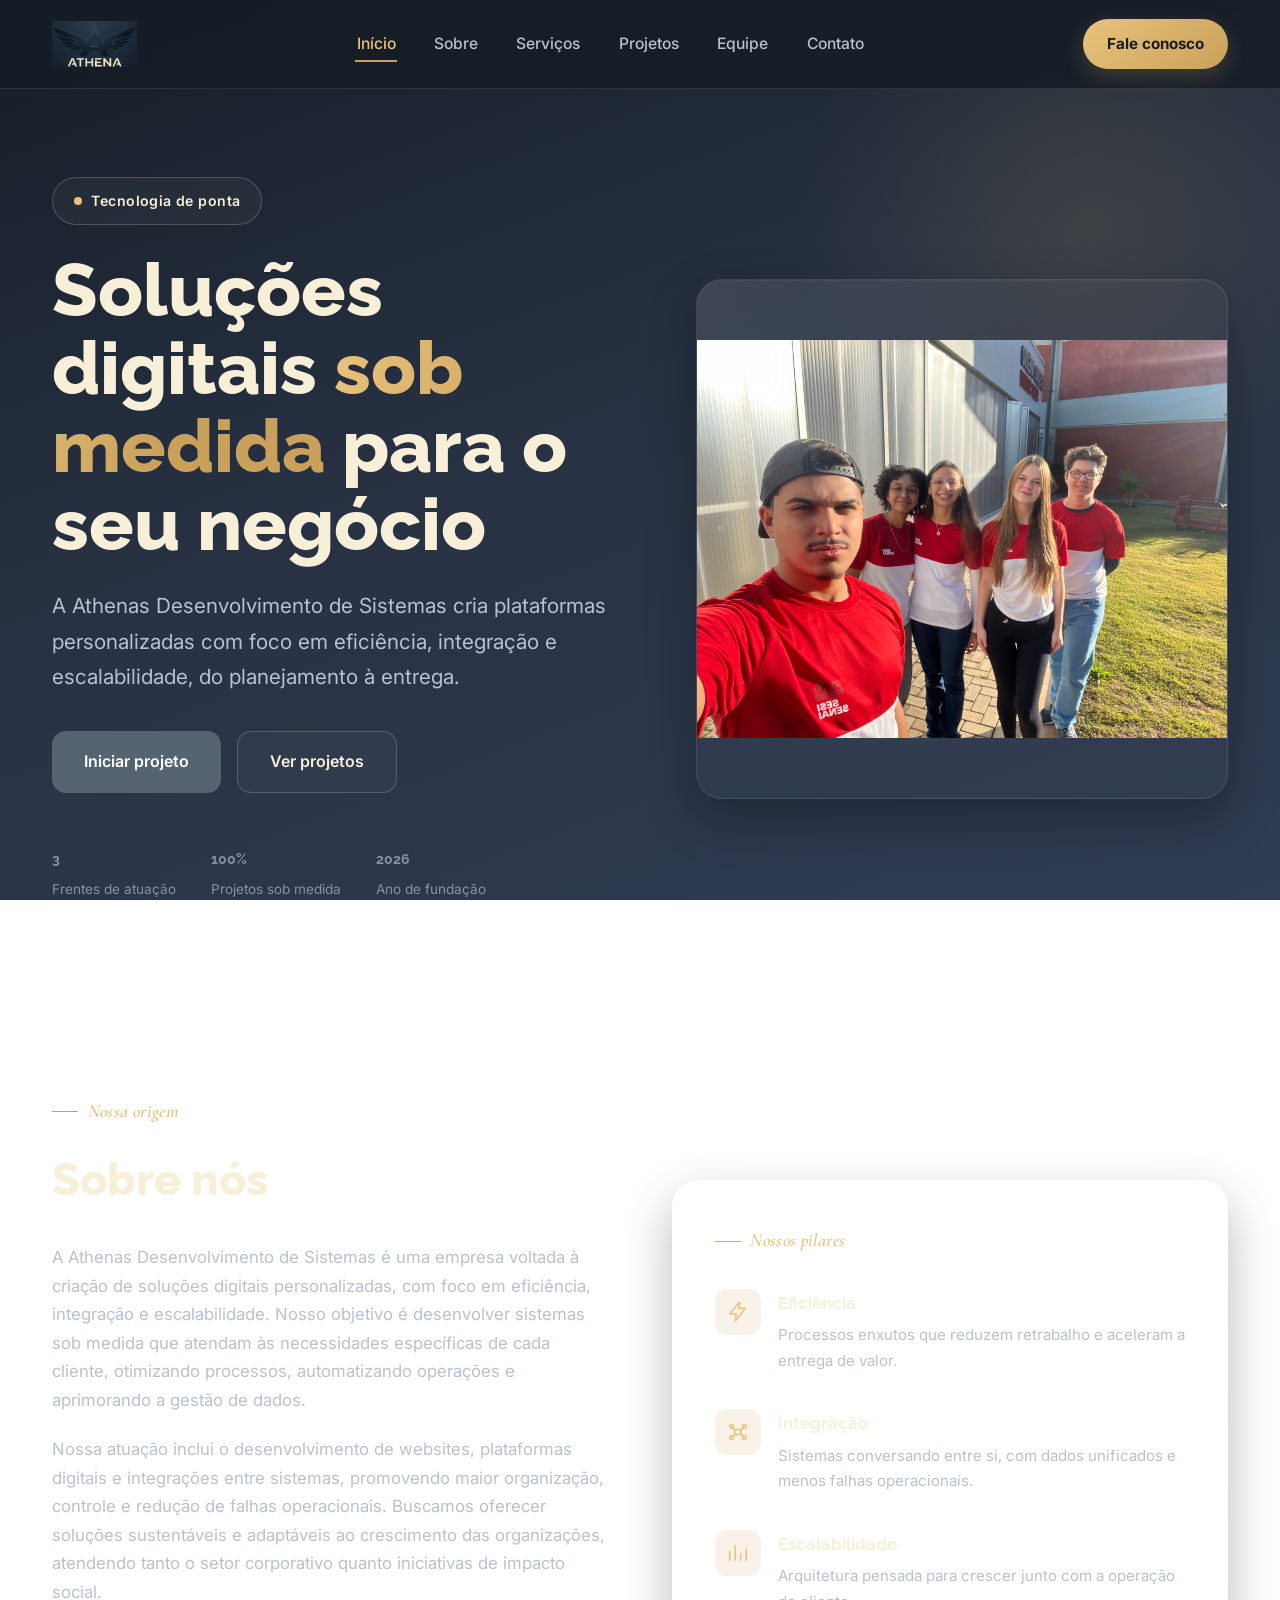
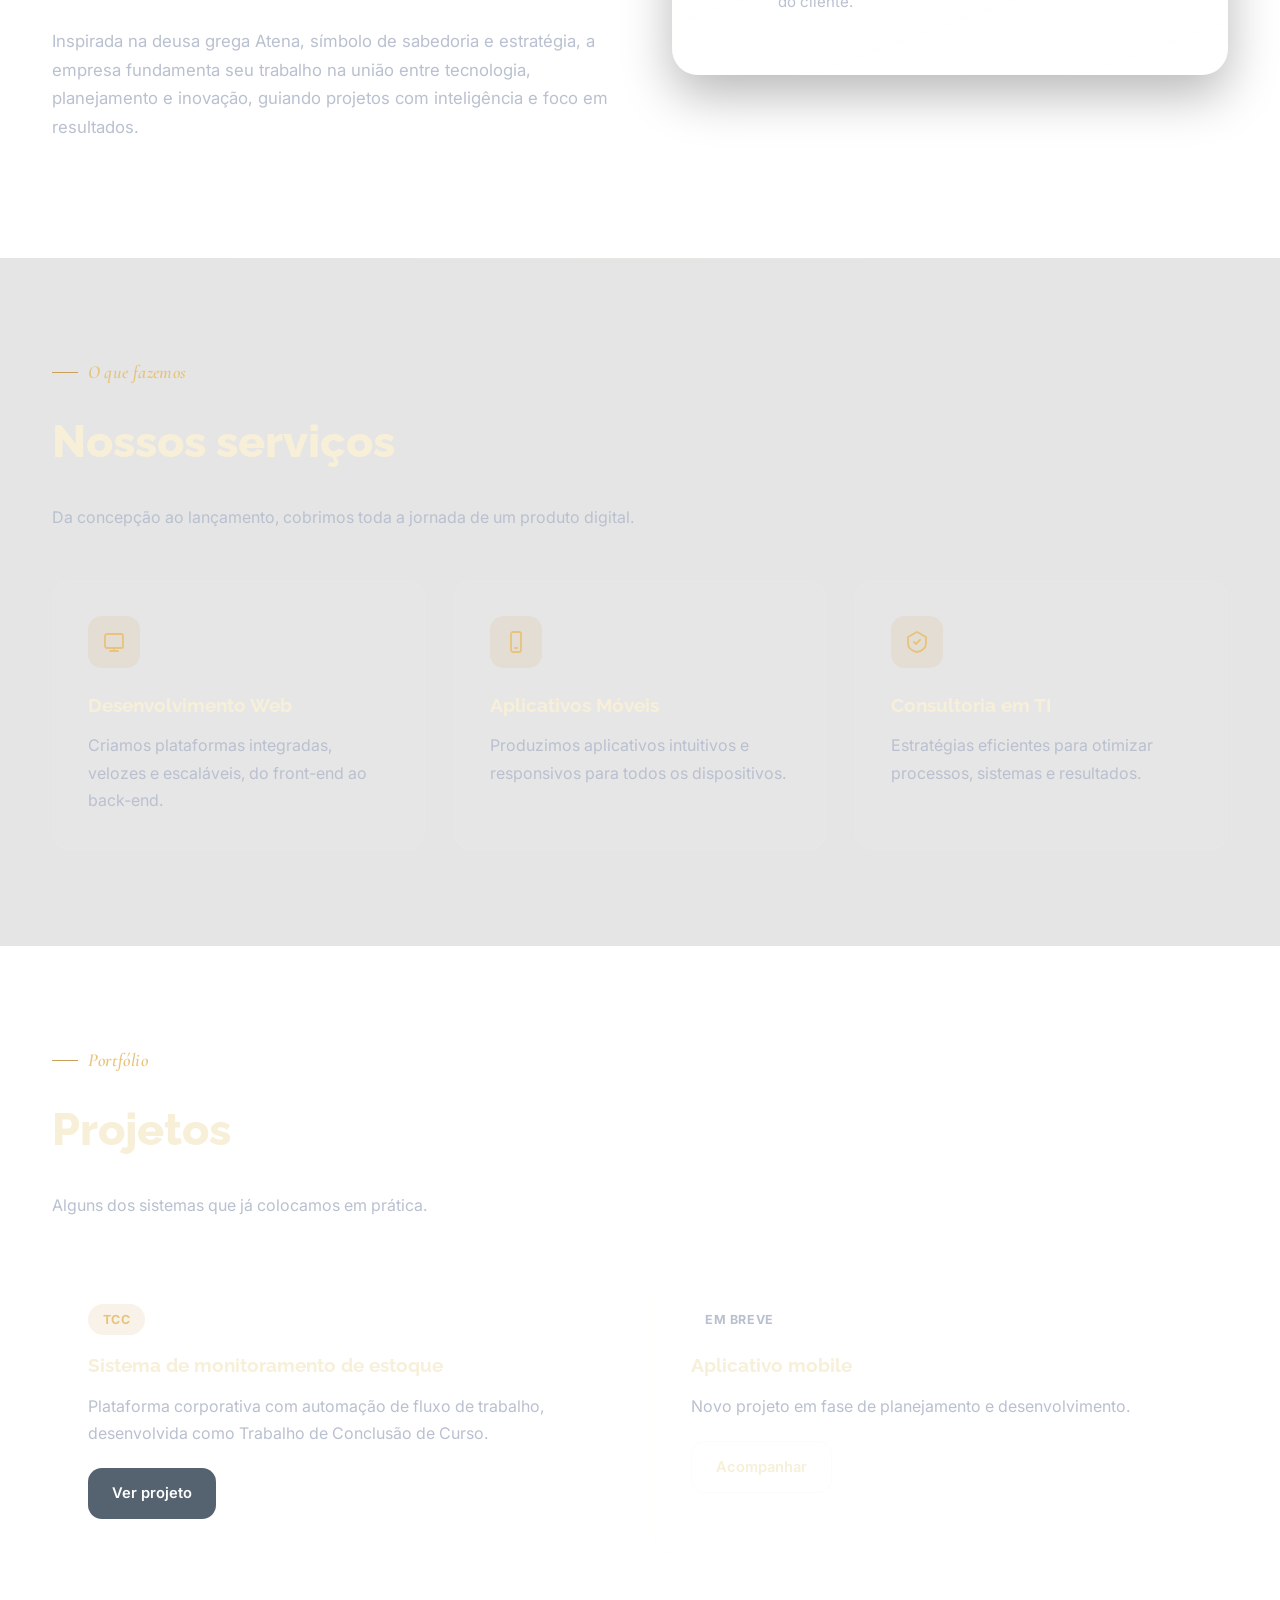
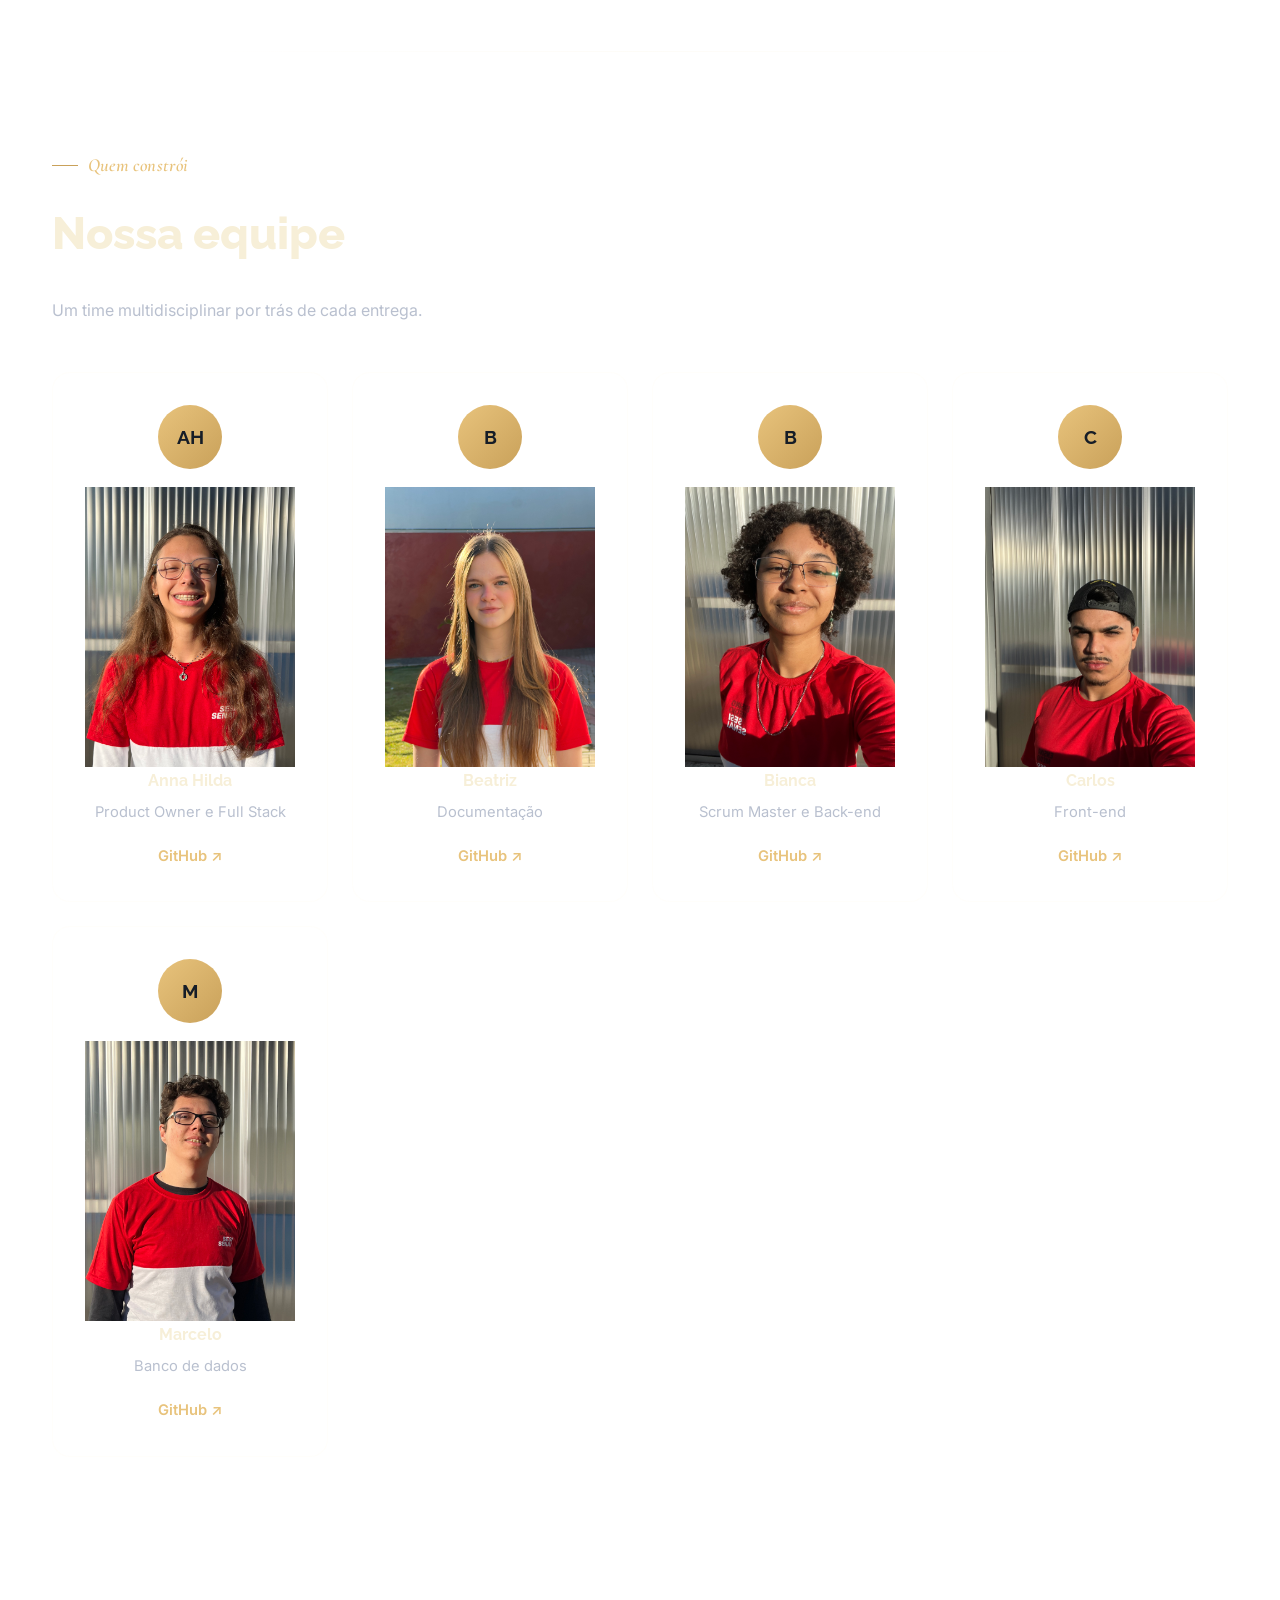
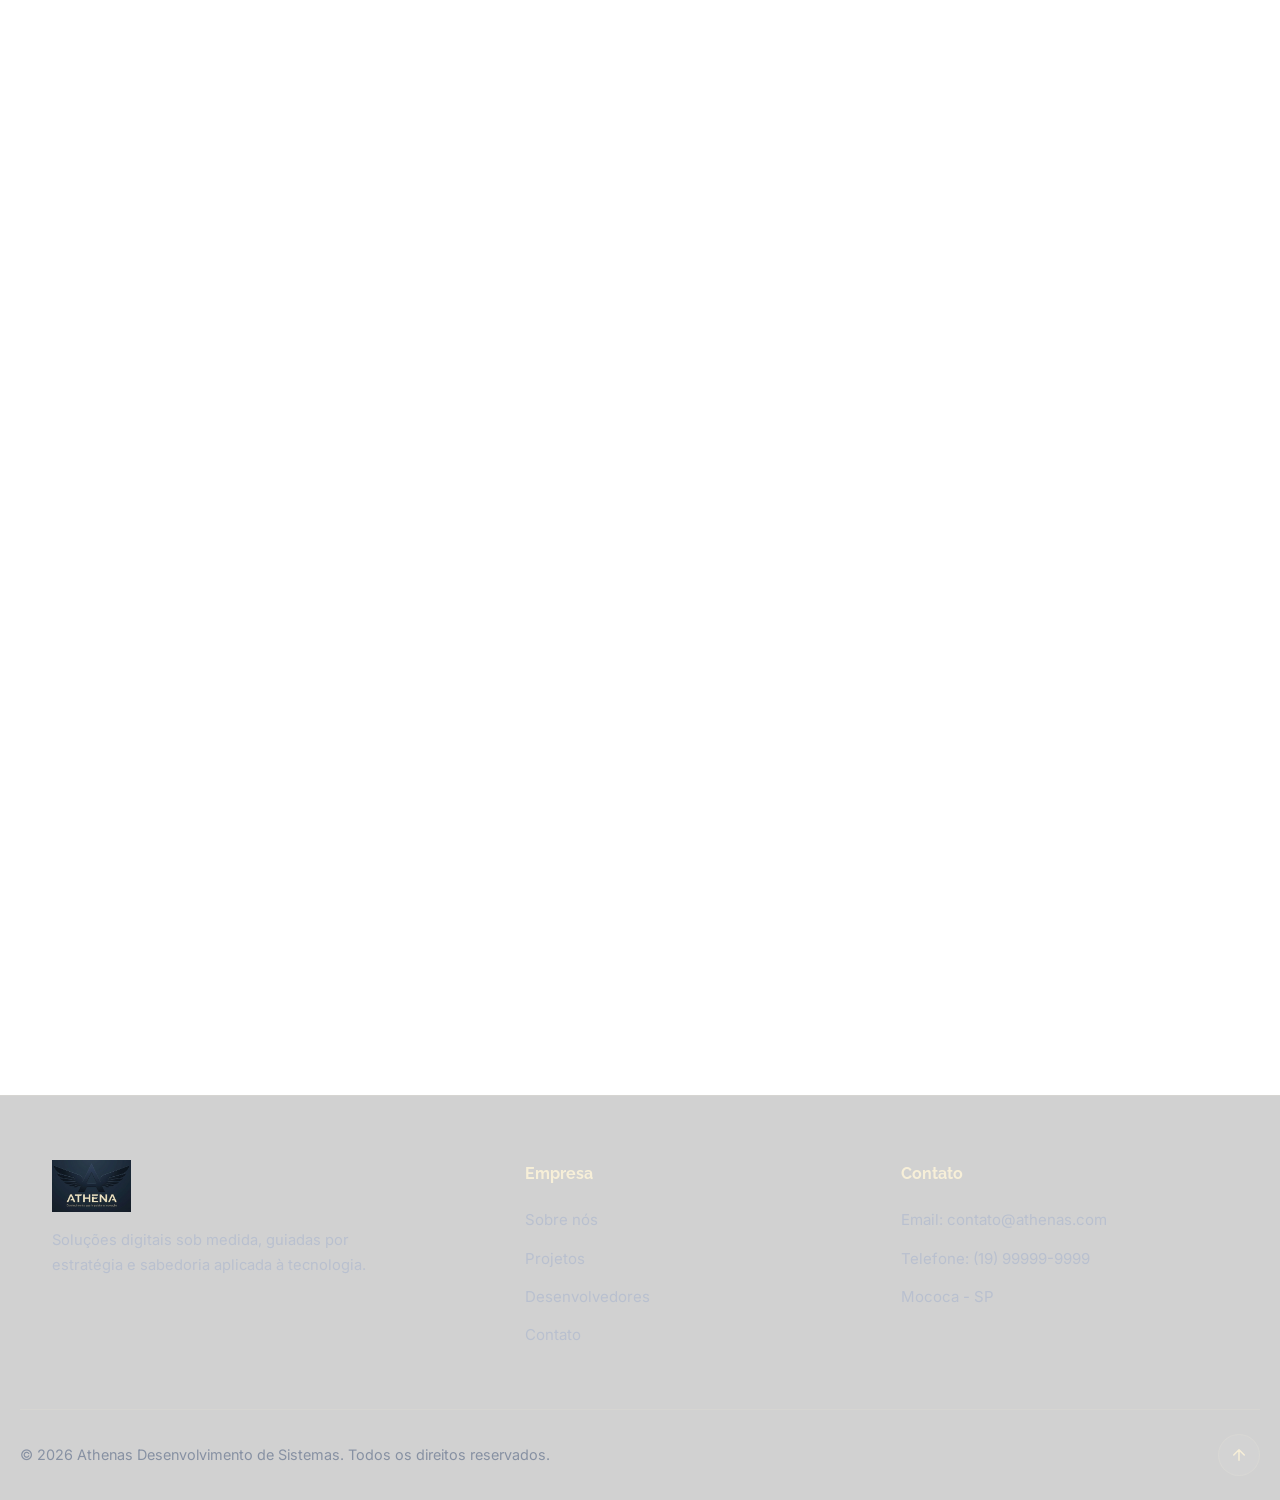
==== commit 05dad173: "anexação das fotos" ====
--- a/index.html
+++ b/index.html
@@ -77,7 +77,7 @@
                 </div>
 
                 <div class="hero-visual" aria-hidden="true">
-                    <!-- imagem aqui -->
+                    <img src="img/foto do grupo/grupo.jpeg">
                 </div>
 
             </div>
@@ -237,6 +237,7 @@
 
                     <div class="membro reveal">
                         <div class="avatar">AH</div>
+                        <img src="/img/foto do grupo/annah.jpeg">
                         <h4>Anna Hilda</h4>
                         <p>Product Owner e Full Stack</p>
                         <a href="https://github.com/Nananilda" target="_blank" rel="noopener">GitHub ↗</a>
@@ -244,6 +245,7 @@
 
                     <div class="membro reveal">
                         <div class="avatar">B</div>
+                        <img src="/img/foto do grupo/beatriz.jpeg">
                         <h4>Beatriz</h4>
                         <p>Documentação</p>
                         <a href="https://github.com/biagoncalvezx" target="_blank" rel="noopener">GitHub ↗</a>
@@ -251,6 +253,7 @@
 
                     <div class="membro reveal">
                         <div class="avatar">B</div>
+                        <img src="/img/foto do grupo/bianca.jpeg">
                         <h4>Bianca</h4>
                         <p>Scrum Master e Back-end</p>
                         <a href="https://github.com/bywoliveira" target="_blank" rel="noopener">GitHub ↗</a>
@@ -258,6 +261,7 @@
 
                     <div class="membro reveal">
                         <div class="avatar">C</div>
+                        <img src="/img/foto do grupo/carlos.jpeg">
                         <h4>Carlos</h4>
                         <p>Front-end</p>
                         <a href="https://github.com/Carlos-Eduardo-Costa" target="_blank" rel="noopener">GitHub ↗</a>
@@ -265,6 +269,7 @@
 
                     <div class="membro reveal">
                         <div class="avatar">M</div>
+                        <img src="/img/foto do grupo/marcelo.jpeg">
                         <h4>Marcelo</h4>
                         <p>Banco de dados</p>
                         <a href="https://github.com/Mar3l00" target="_blank" rel="noopener">GitHub ↗</a>
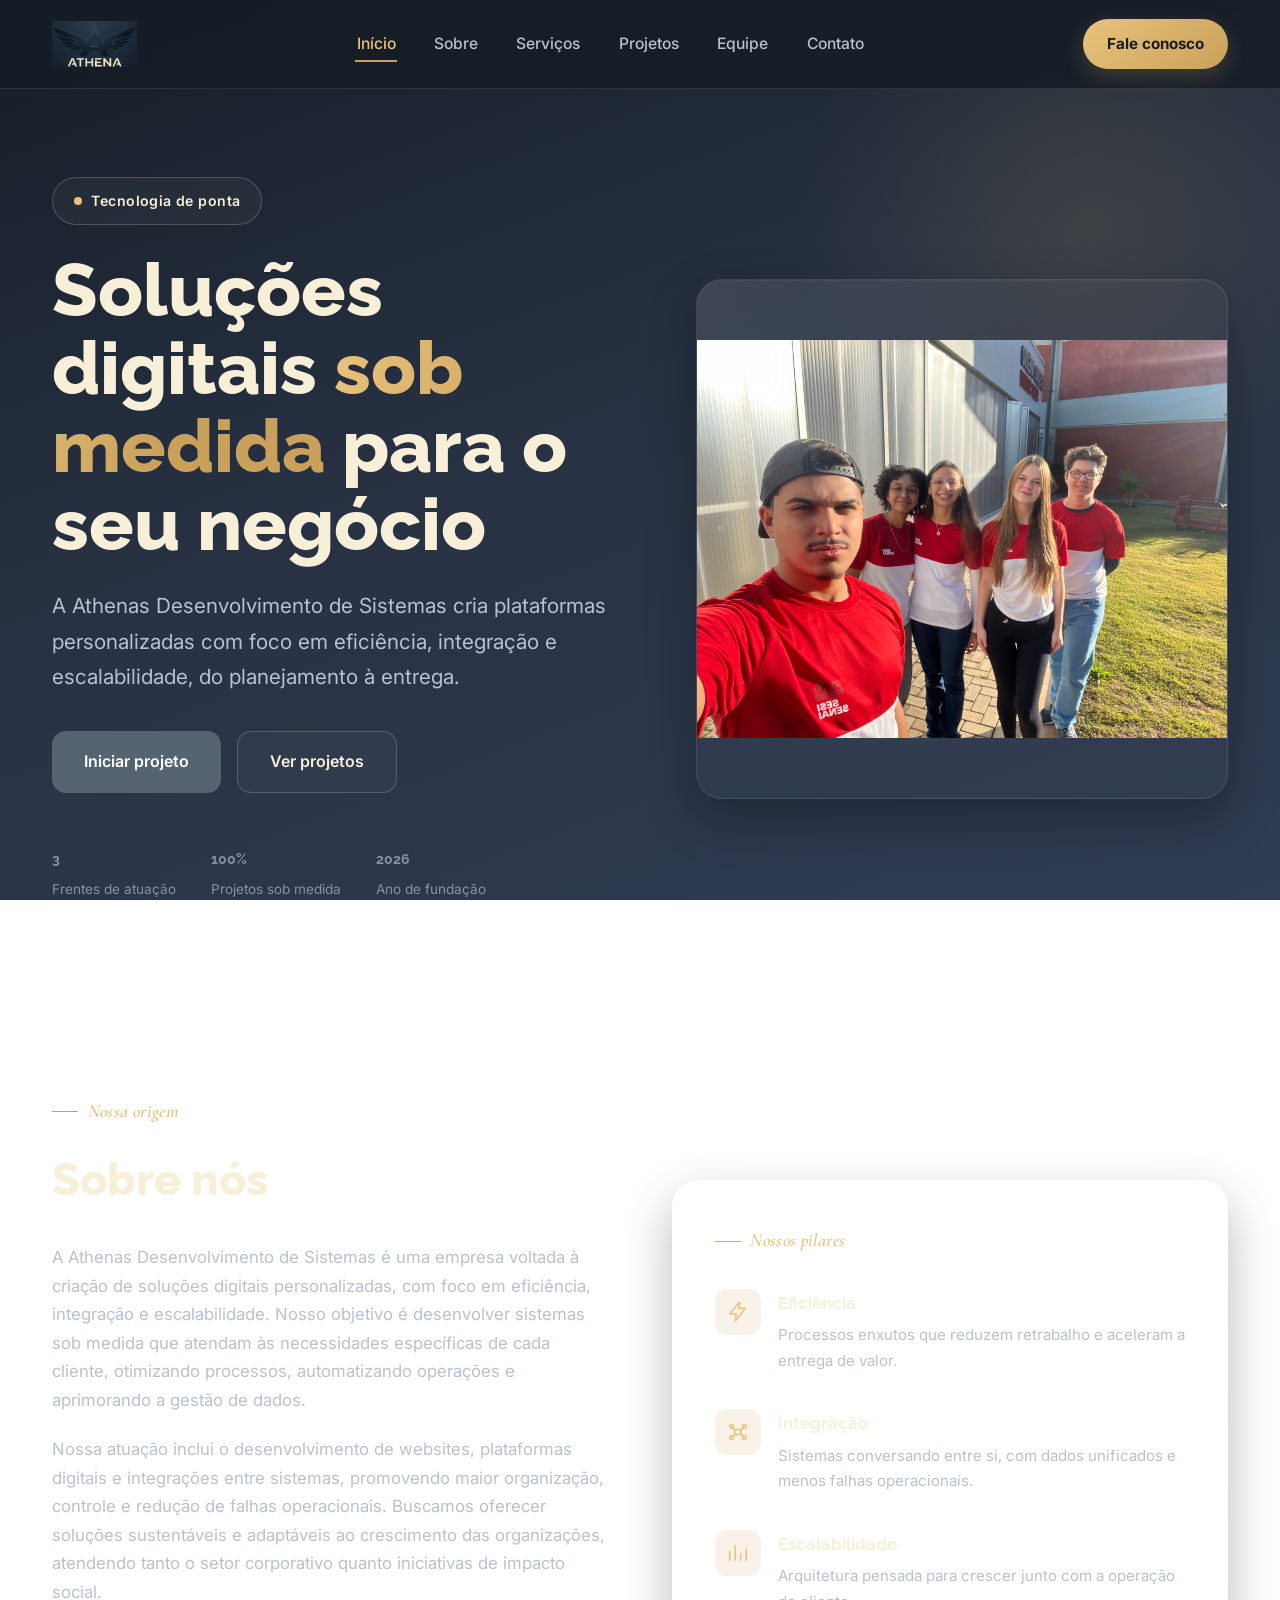
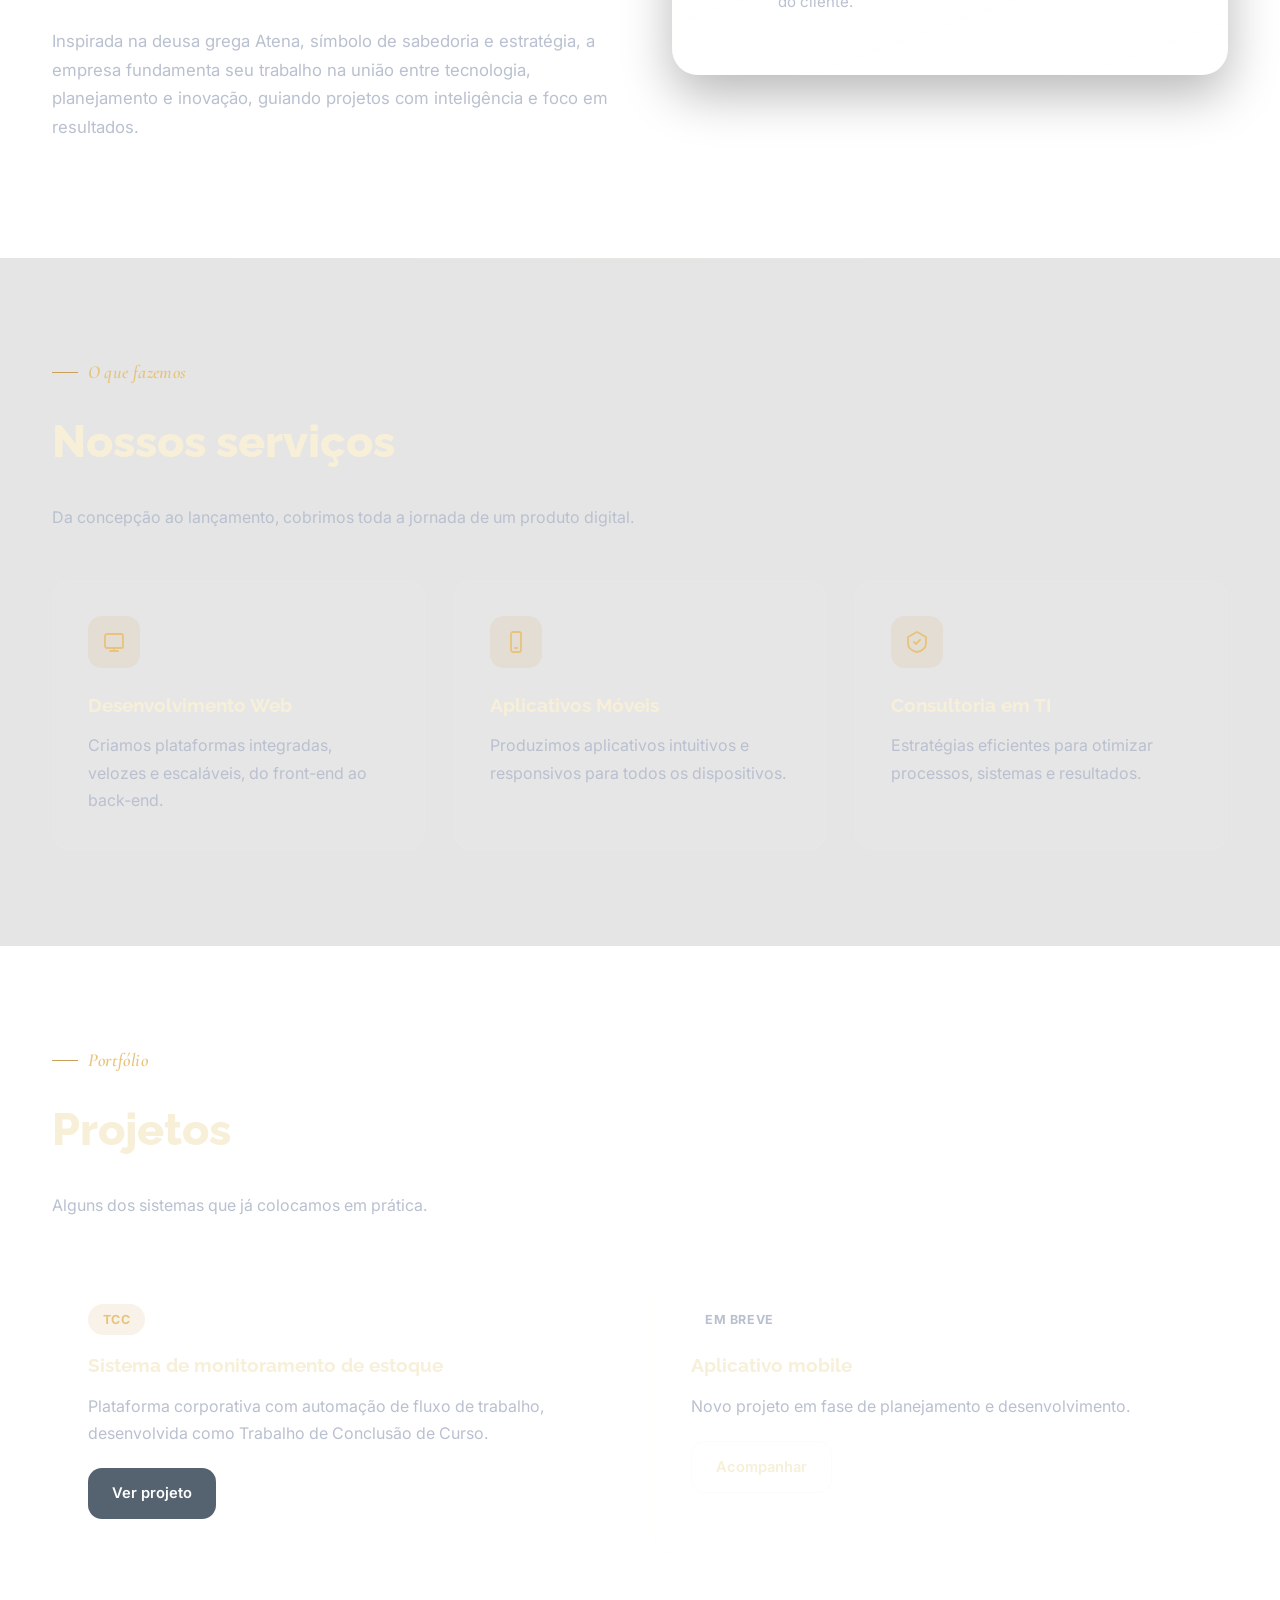
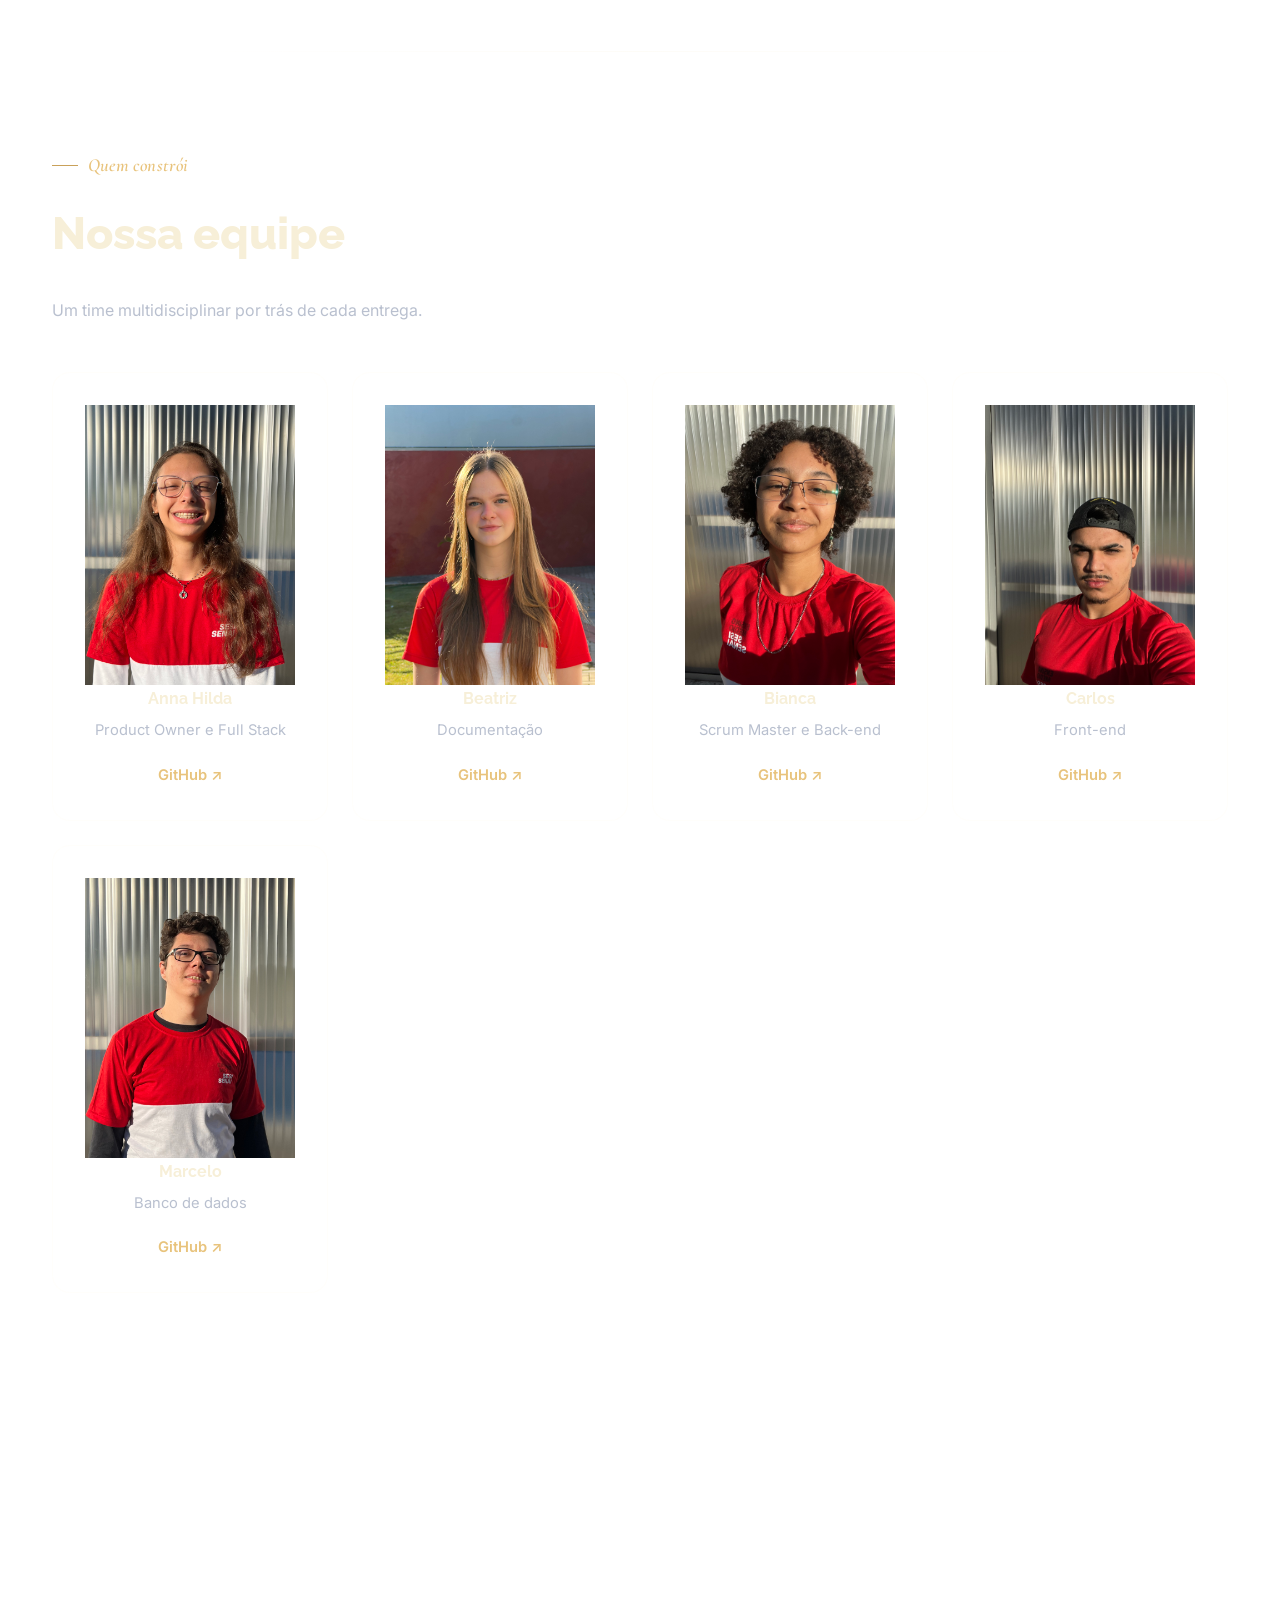
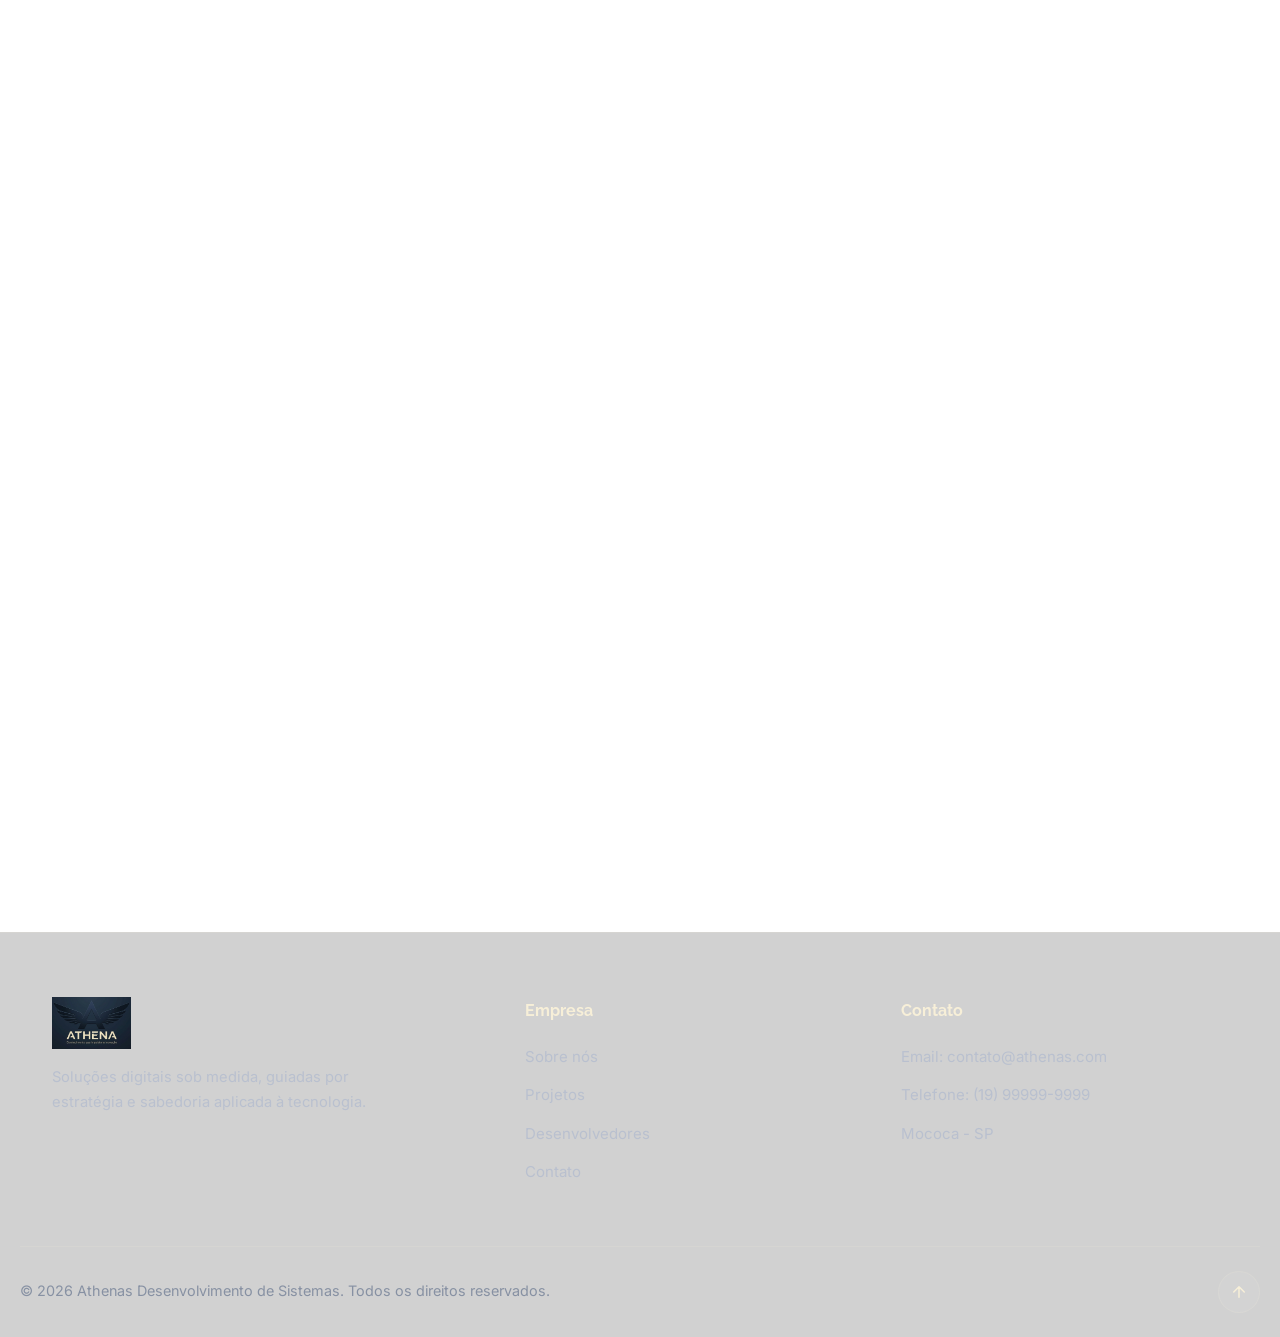
==== commit b69566f3: "Update index.html" ====
--- a/index.html
+++ b/index.html
@@ -236,40 +236,35 @@
                 <div class="equipe-grid">
 
                     <div class="membro reveal">
-                        <div class="avatar">AH</div>
-                        <img src="/img/foto do grupo/annah.jpeg">
+                        <img src="img/foto do grupo/annah.jpeg">
                         <h4>Anna Hilda</h4>
                         <p>Product Owner e Full Stack</p>
                         <a href="https://github.com/Nananilda" target="_blank" rel="noopener">GitHub ↗</a>
                     </div>
 
                     <div class="membro reveal">
-                        <div class="avatar">B</div>
-                        <img src="/img/foto do grupo/beatriz.jpeg">
+                        <img src="img/foto do grupo/beatriz.jpeg">
                         <h4>Beatriz</h4>
                         <p>Documentação</p>
                         <a href="https://github.com/biagoncalvezx" target="_blank" rel="noopener">GitHub ↗</a>
                     </div>
 
                     <div class="membro reveal">
-                        <div class="avatar">B</div>
-                        <img src="/img/foto do grupo/bianca.jpeg">
+                        <img src="img/foto do grupo/bianca.jpeg">
                         <h4>Bianca</h4>
                         <p>Scrum Master e Back-end</p>
                         <a href="https://github.com/bywoliveira" target="_blank" rel="noopener">GitHub ↗</a>
                     </div>
 
                     <div class="membro reveal">
-                        <div class="avatar">C</div>
-                        <img src="/img/foto do grupo/carlos.jpeg">
+                        <img src="img/foto do grupo/carlos.jpeg">
                         <h4>Carlos</h4>
                         <p>Front-end</p>
                         <a href="https://github.com/Carlos-Eduardo-Costa" target="_blank" rel="noopener">GitHub ↗</a>
                     </div>
 
                     <div class="membro reveal">
-                        <div class="avatar">M</div>
-                        <img src="/img/foto do grupo/marcelo.jpeg">
+                        <img src="img/foto do grupo/marcelo.jpeg">
                         <h4>Marcelo</h4>
                         <p>Banco de dados</p>
                         <a href="https://github.com/Mar3l00" target="_blank" rel="noopener">GitHub ↗</a>
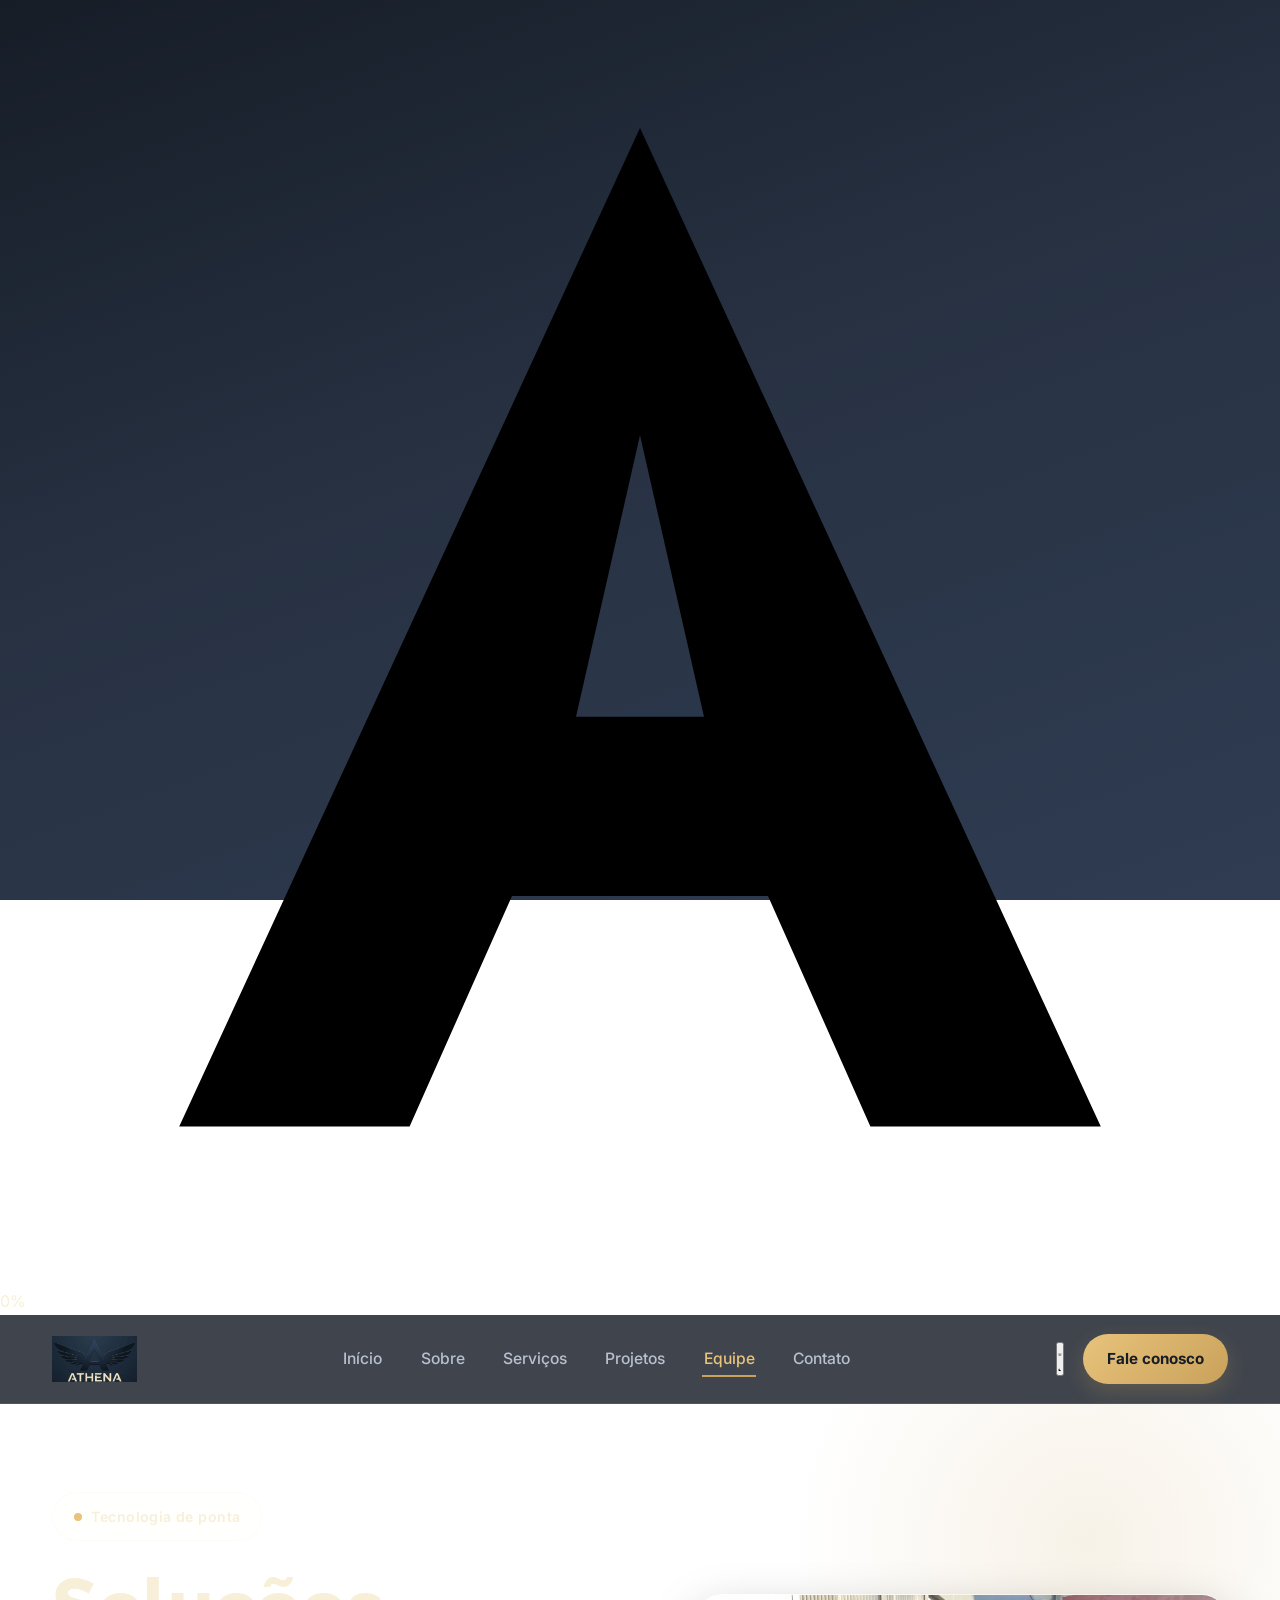
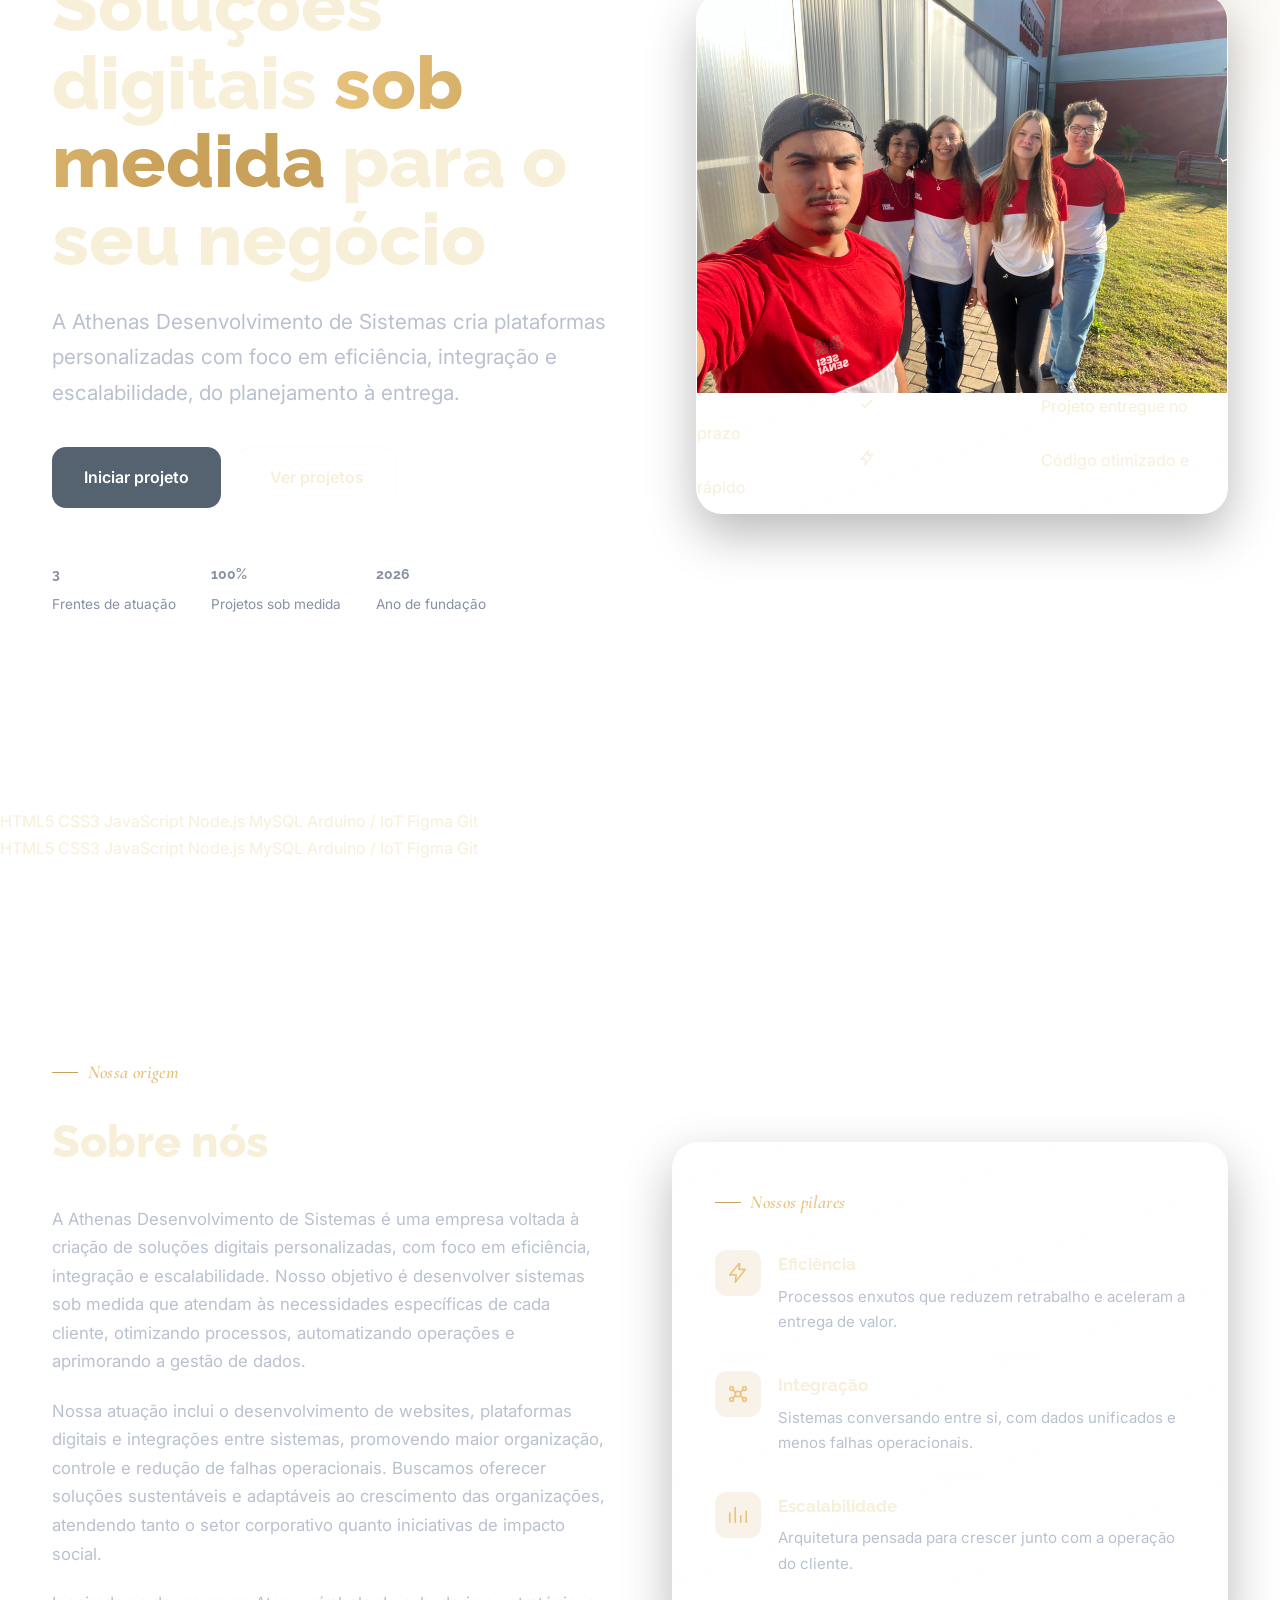
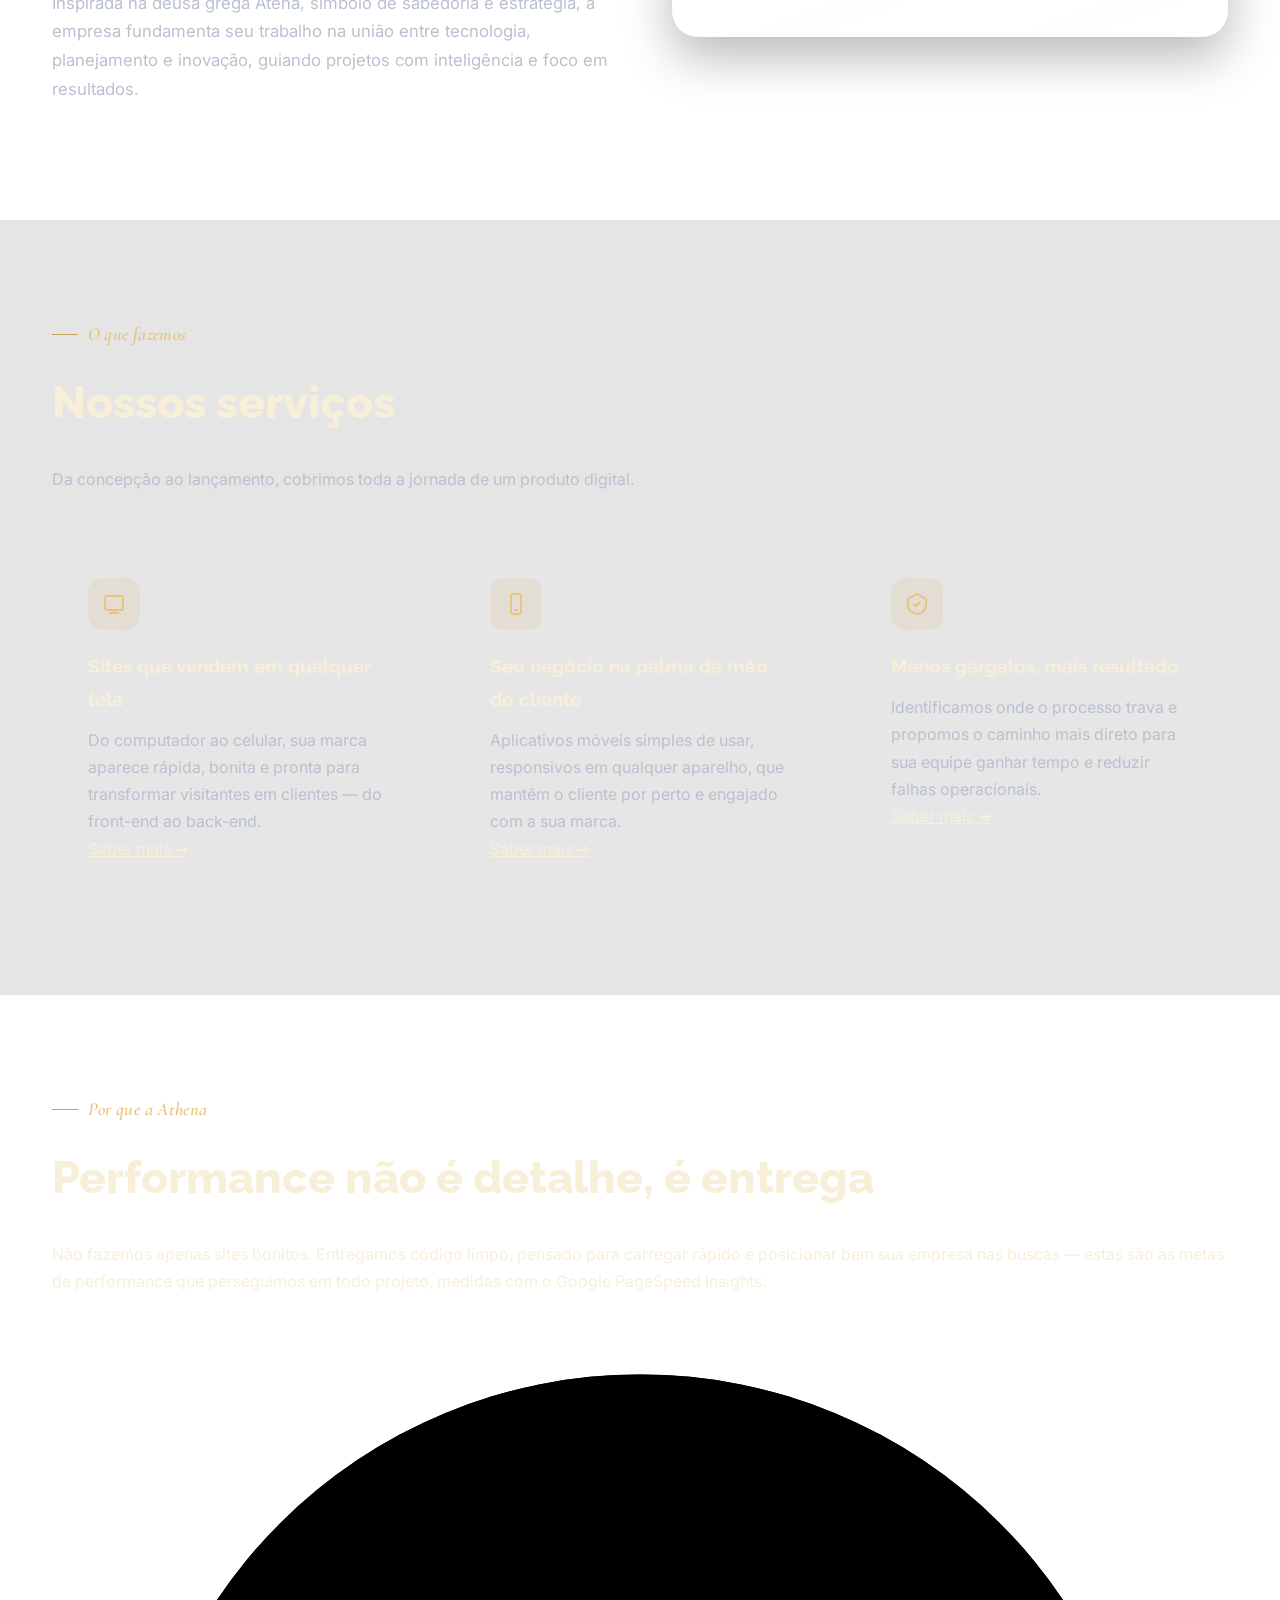
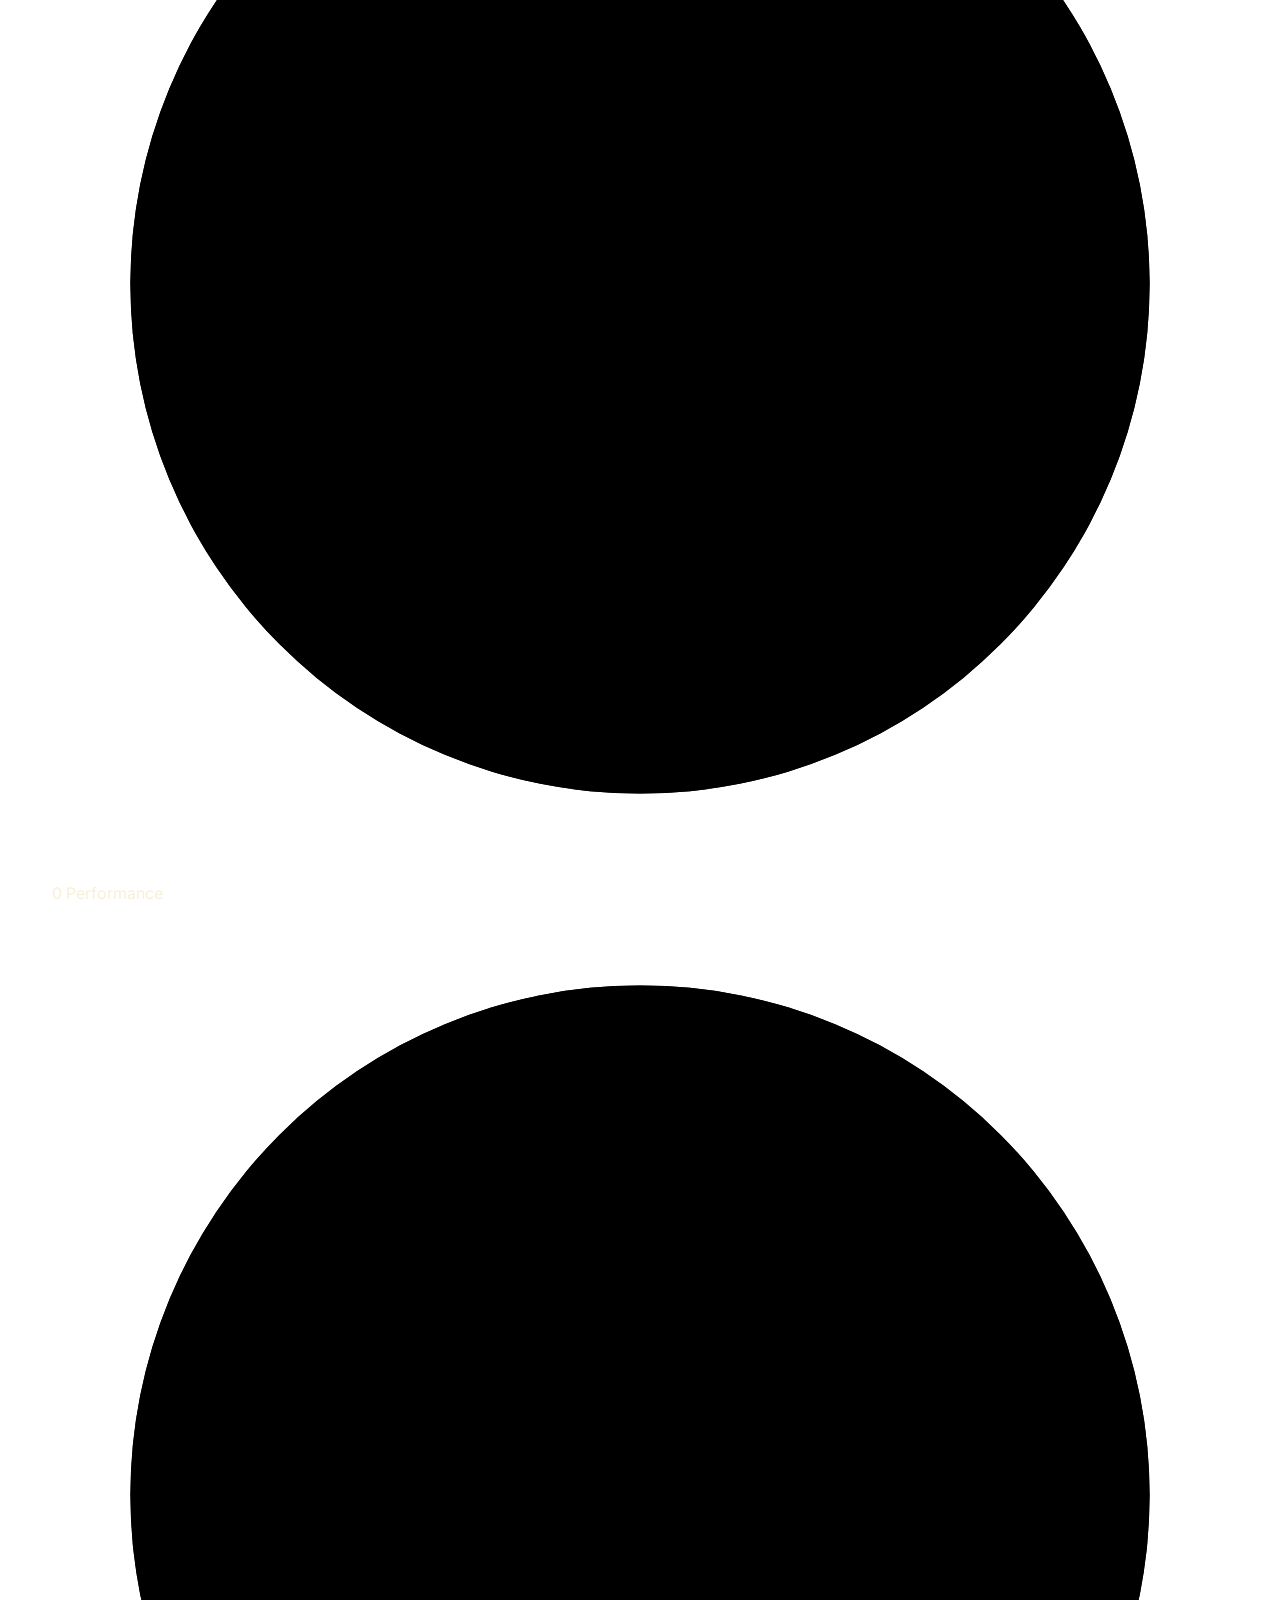
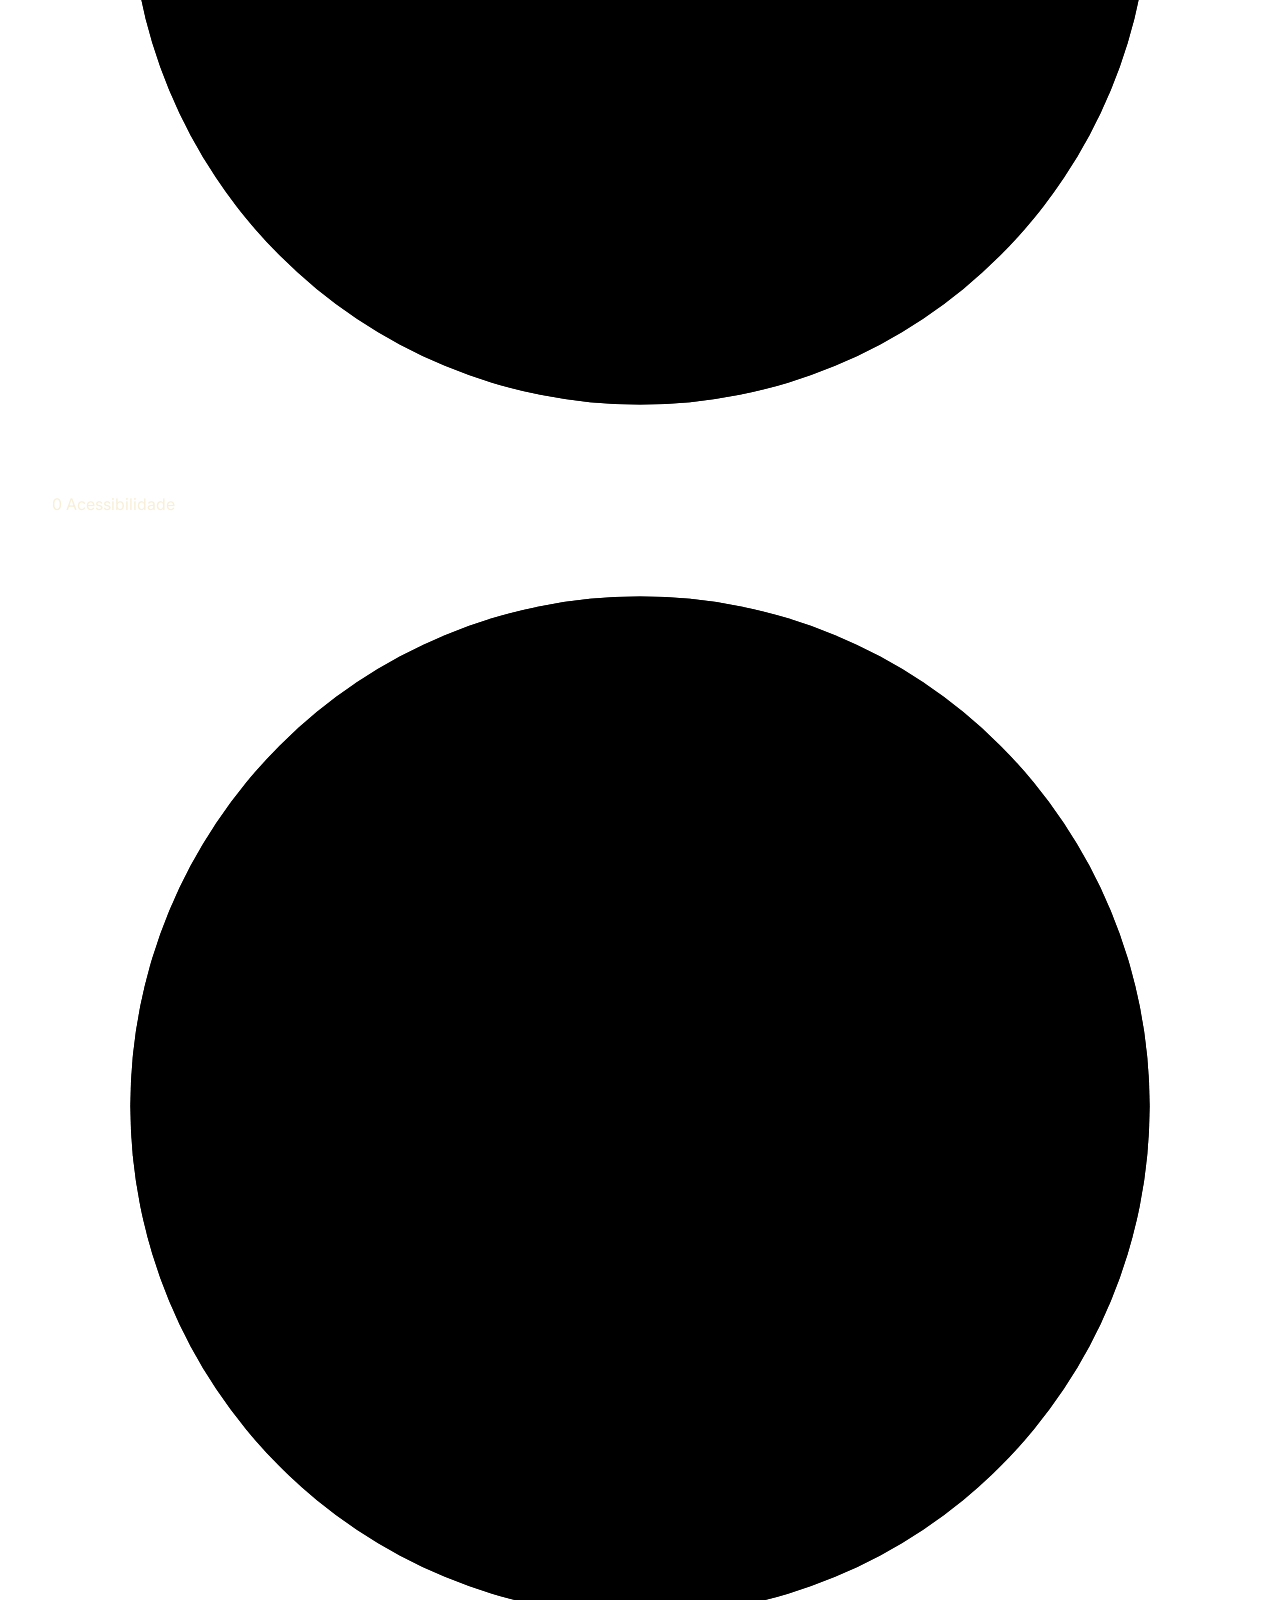
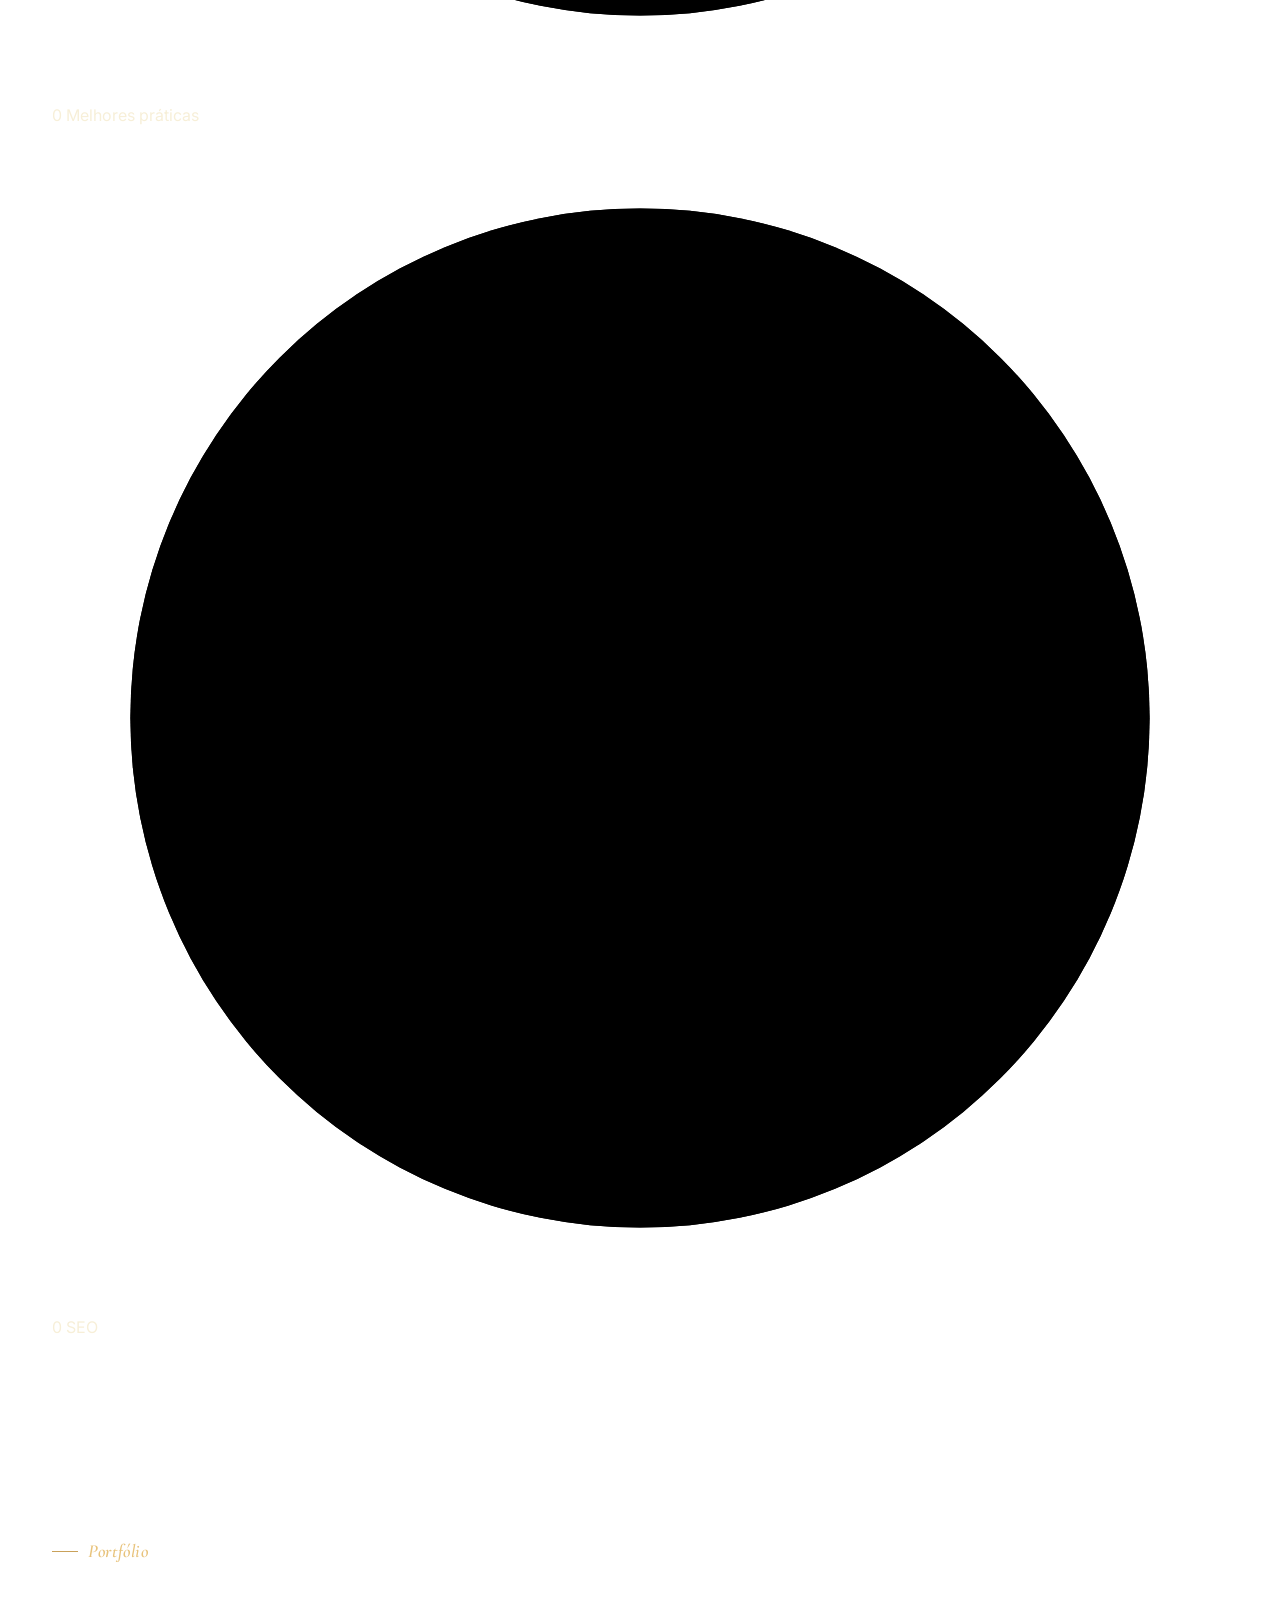
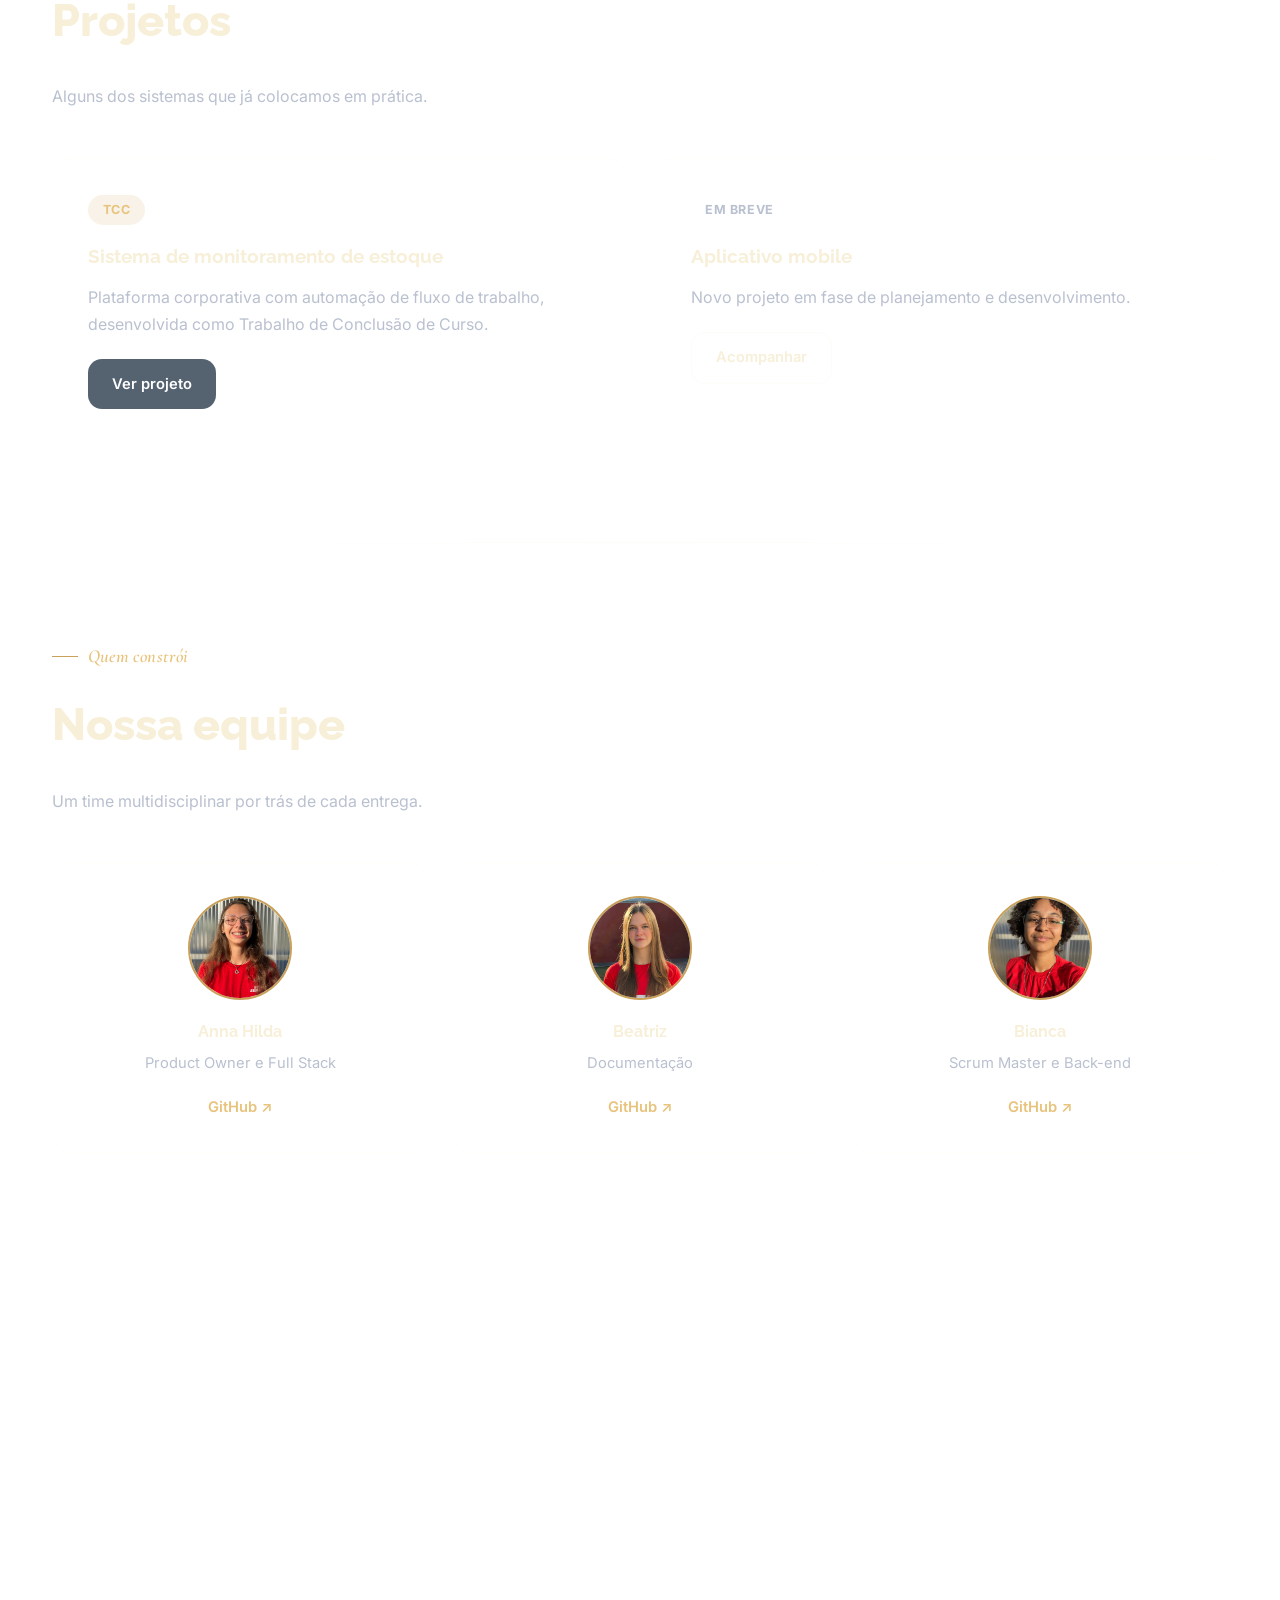
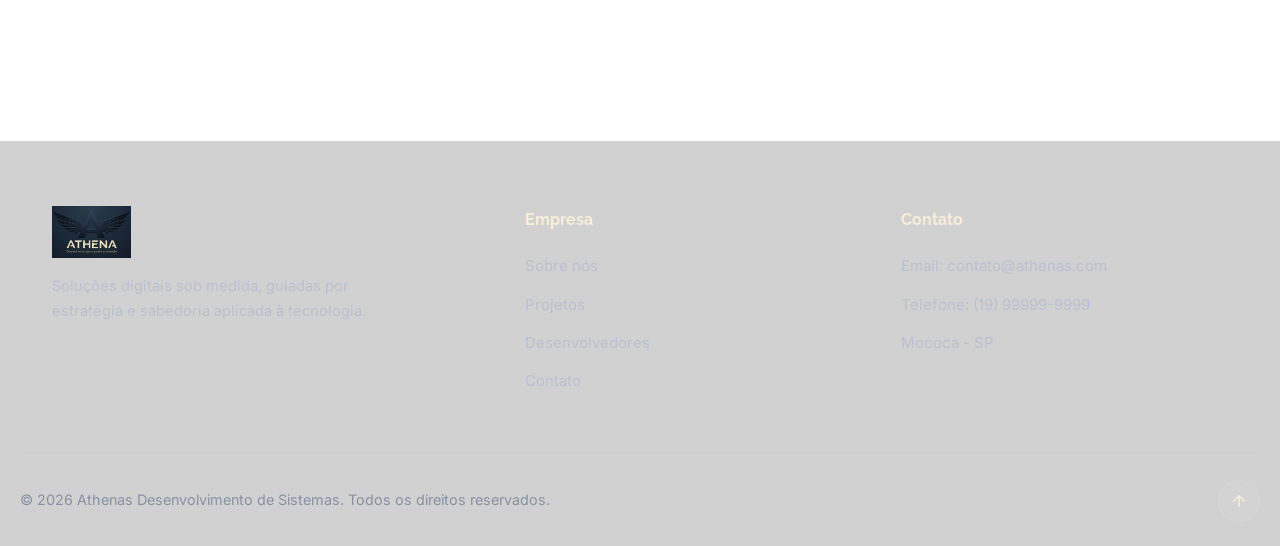
==== commit f3504f9a: "Update index.html" ====
--- a/index.html
+++ b/index.html
@@ -8,14 +8,37 @@
         content="Athenas Desenvolvimento de Sistemas — soluções digitais sob medida: sites, plataformas web, aplicativos móveis e integração de sistemas.">
     <meta name="theme-color" content="#161d27">
     <link rel="icon" href="img/favicon.png" type="image/png">
-    <!-- favicon não está funcionando -->
-     <!-- tela de carregameto -->
     <link rel="stylesheet" href="css/base.css">
     <link rel="stylesheet" href="css/index.css">
     <title>Athena</title>
+    <script>
+        // Aplica o tema salvo e marca <html> como "js" antes da primeira pintura,
+        // evitando flash de tema errado e garantindo fallback sem JS no herói.
+        document.documentElement.classList.add('js');
+        try {
+            var temaSalvo = localStorage.getItem('athena-tema');
+            if (temaSalvo === 'claro') document.documentElement.setAttribute('data-tema', 'claro');
+        } catch (erro) { /* localStorage indisponível — segue com o tema padrão */ }
+    </script>
 </head>
 
-<body>
+<body class="carregando">
+    <noscript>
+        <style>.preloader { display: none !important; }</style>
+    </noscript>
+
+    <div class="preloader" id="preloader" aria-hidden="true">
+        <div class="preloader-cortina preloader-cortina-cima"></div>
+        <div class="preloader-cortina preloader-cortina-baixo"></div>
+        <div class="preloader-conteudo">
+            <svg class="preloader-svg" viewBox="0 0 100 100" xmlns="http://www.w3.org/2000/svg">
+                <path id="preloaderTraco"
+                    d="M50 10 L14 88 L32 88 L40 70 L60 70 L68 88 L86 88 Z M45 56 L50 34 L55 56 Z" />
+            </svg>
+            <div class="preloader-contador"><span id="preloaderPct">0%</span></div>
+        </div>
+    </div>
+
     <div class="progresso-scroll"></div>
 
     <header>
@@ -37,6 +60,17 @@
             </nav>
 
             <div class="header-actions">
+                <button class="tema-toggle" id="temaToggle" type="button" aria-label="Alternar entre tema claro e escuro">
+                    <span class="tema-toggle-bolha">
+                        <svg class="icone-sol" viewBox="0 0 24 24" fill="none" stroke="currentColor" stroke-width="2">
+                            <circle cx="12" cy="12" r="4" />
+                            <path d="M12 2v2M12 20v2M4.9 4.9l1.4 1.4M17.7 17.7l1.4 1.4M2 12h2M20 12h2M4.9 19.1l1.4-1.4M17.7 6.3l1.4-1.4" stroke-linecap="round" />
+                        </svg>
+                        <svg class="icone-lua" viewBox="0 0 24 24" fill="currentColor">
+                            <path d="M20 14.5A8.5 8.5 0 0 1 9.5 4a8.5 8.5 0 1 0 10.5 10.5z" />
+                        </svg>
+                    </span>
+                </button>
                 <a href="#contato" class="header-btn">Fale conosco</a>
                 <button class="menu-toggle" aria-expanded="false" aria-label="Abrir menu">
                     <span></span><span></span><span></span>
@@ -50,17 +84,17 @@
             <div class="container hero-grid">
 
                 <div class="hero-left">
-                    <span class="hero-badge"><span class="pulso"></span> Tecnologia de ponta</span>
-                    <h1>Soluções digitais <em>sob medida</em> para o seu negócio</h1>
-                    <p>A Athenas Desenvolvimento de Sistemas cria plataformas personalizadas com foco em
+                    <span class="hero-badge hero-entrada"><span class="pulso"></span> Tecnologia de ponta</span>
+                    <h1 class="hero-entrada">Soluções digitais <em>sob medida</em> para o seu negócio</h1>
+                    <p class="hero-entrada">A Athenas Desenvolvimento de Sistemas cria plataformas personalizadas com foco em
                         eficiência, integração e escalabilidade, do planejamento à entrega.</p>
 
-                    <div class="hero-actions">
+                    <div class="hero-actions hero-entrada">
                         <a href="#contato" class="btn btn-primary">Iniciar projeto</a>
                         <a href="#projetos" class="btn btn-secondary">Ver projetos</a>
                     </div>
 
-                    <div class="hero-stats">
+                    <div class="hero-stats hero-entrada">
                         <div>
                             <strong><span data-contador="3" data-sufixo="">0</span></strong>
                             <span>Frentes de atuação</span>
@@ -76,10 +110,55 @@
                     </div>
                 </div>
 
-                <div class="hero-visual" aria-hidden="true">
-                    <img src="img/foto do grupo/grupo.jpeg">
-                </div>
-
+                <div class="hero-visual-wrap hero-entrada">
+                    <div class="hero-visual" id="heroVisual">
+                        <div class="hero-visual-foto" aria-hidden="true">
+                            <img src="img/foto do grupo/grupo.jpeg">
+                        </div>
+
+                        <div class="hero-flutuante hero-flutuante-1">
+                            <svg width="16" height="16" viewBox="0 0 24 24" fill="none" stroke="currentColor" stroke-width="2.2">
+                                <path d="M20 6 9 17l-5-5" stroke-linecap="round" stroke-linejoin="round" />
+                            </svg>
+                            Projeto entregue no prazo
+                        </div>
+
+                        <div class="hero-flutuante hero-flutuante-2">
+                            <svg width="16" height="16" viewBox="0 0 24 24" fill="none" stroke="currentColor" stroke-width="2.2">
+                                <path d="M13 2 3 14h7l-1 8 11-14h-7l1-6z" stroke-linecap="round" stroke-linejoin="round" />
+                            </svg>
+                            Código otimizado e rápido
+                        </div>
+                    </div>
+                </div>
+
+            </div>
+        </section>
+
+        <section class="marquee-secao" aria-label="Tecnologias que utilizamos">
+            <div class="marquee-fade marquee-fade-esquerda" aria-hidden="true"></div>
+            <div class="marquee-fade marquee-fade-direita" aria-hidden="true"></div>
+            <div class="marquee-trilho">
+                <div class="marquee-grupo">
+                    <span>HTML5</span>
+                    <span>CSS3</span>
+                    <span>JavaScript</span>
+                    <span>Node.js</span>
+                    <span>MySQL</span>
+                    <span>Arduino / IoT</span>
+                    <span>Figma</span>
+                    <span>Git</span>
+                </div>
+                <div class="marquee-grupo" aria-hidden="true">
+                    <span>HTML5</span>
+                    <span>CSS3</span>
+                    <span>JavaScript</span>
+                    <span>Node.js</span>
+                    <span>MySQL</span>
+                    <span>Arduino / IoT</span>
+                    <span>Figma</span>
+                    <span>Git</span>
+                </div>
             </div>
         </section>
 
@@ -160,7 +239,7 @@
 
                 <div class="cards">
 
-                    <div class="card reveal">
+                    <div class="card card-servico reveal">
                         <div class="card-icone">
                             <svg width="24" height="24" viewBox="0 0 24 24" fill="none" stroke="currentColor"
                                 stroke-width="1.8">
@@ -168,11 +247,13 @@
                                 <path d="M8 21h8M12 18v3" stroke-linecap="round" />
                             </svg>
                         </div>
-                        <h3>Desenvolvimento Web</h3>
-                        <p>Criamos plataformas integradas, velozes e escaláveis, do front-end ao back-end.</p>
-                    </div>
-
-                    <div class="card reveal">
+                        <h3>Sites que vendem em qualquer tela</h3>
+                        <p>Do computador ao celular, sua marca aparece rápida, bonita e pronta para transformar
+                            visitantes em clientes — do front-end ao back-end.</p>
+                        <a href="#contato" class="card-link">Saber mais <span aria-hidden="true">➔</span></a>
+                    </div>
+
+                    <div class="card card-servico reveal">
                         <div class="card-icone">
                             <svg width="24" height="24" viewBox="0 0 24 24" fill="none" stroke="currentColor"
                                 stroke-width="1.8">
@@ -180,11 +261,13 @@
                                 <path d="M11 18h2" stroke-linecap="round" />
                             </svg>
                         </div>
-                        <h3>Aplicativos Móveis</h3>
-                        <p>Produzimos aplicativos intuitivos e responsivos para todos os dispositivos.</p>
-                    </div>
-
-                    <div class="card reveal">
+                        <h3>Seu negócio na palma da mão do cliente</h3>
+                        <p>Aplicativos móveis simples de usar, responsivos em qualquer aparelho, que mantêm o
+                            cliente por perto e engajado com a sua marca.</p>
+                        <a href="#contato" class="card-link">Saber mais <span aria-hidden="true">➔</span></a>
+                    </div>
+
+                    <div class="card card-servico reveal">
                         <div class="card-icone">
                             <svg width="24" height="24" viewBox="0 0 24 24" fill="none" stroke="currentColor"
                                 stroke-width="1.8">
@@ -192,8 +275,68 @@
                                 <path d="M9 12l2 2 4-4" stroke-linecap="round" stroke-linejoin="round" />
                             </svg>
                         </div>
-                        <h3>Consultoria em TI</h3>
-                        <p>Estratégias eficientes para otimizar processos, sistemas e resultados.</p>
+                        <h3>Menos gargalos, mais resultado</h3>
+                        <p>Identificamos onde o processo trava e propomos o caminho mais direto para sua equipe
+                            ganhar tempo e reduzir falhas operacionais.</p>
+                        <a href="#contato" class="card-link">Saber mais <span aria-hidden="true">➔</span></a>
+                    </div>
+                </div>
+            </div>
+        </section>
+
+        <section id="diferenciais">
+            <div class="container diferenciais-grid">
+                <div class="diferenciais-texto reveal">
+                    <span class="eyebrow">Por que a Athena</span>
+                    <h2>Performance não é detalhe, é entrega</h2>
+                    <p>Não fazemos apenas sites bonitos. Entregamos código limpo, pensado para carregar rápido e
+                        posicionar bem sua empresa nas buscas — estas são as metas de performance que perseguimos
+                        em todo projeto, medidas com o Google PageSpeed Insights.</p>
+                </div>
+
+                <div class="diferenciais-scores reveal">
+                    <div class="score" data-alvo="100">
+                        <svg class="score-svg" viewBox="0 0 120 120">
+                            <circle class="score-trilho" cx="60" cy="60" r="52" />
+                            <circle class="score-progresso score-progresso-ouro" cx="60" cy="60" r="52" />
+                        </svg>
+                        <div class="score-conteudo">
+                            <span class="score-numero">0</span>
+                            <span class="score-label">Performance</span>
+                        </div>
+                    </div>
+
+                    <div class="score" data-alvo="100">
+                        <svg class="score-svg" viewBox="0 0 120 120">
+                            <circle class="score-trilho" cx="60" cy="60" r="52" />
+                            <circle class="score-progresso score-progresso-info" cx="60" cy="60" r="52" />
+                        </svg>
+                        <div class="score-conteudo">
+                            <span class="score-numero">0</span>
+                            <span class="score-label">Acessibilidade</span>
+                        </div>
+                    </div>
+
+                    <div class="score" data-alvo="100">
+                        <svg class="score-svg" viewBox="0 0 120 120">
+                            <circle class="score-trilho" cx="60" cy="60" r="52" />
+                            <circle class="score-progresso score-progresso-ouro" cx="60" cy="60" r="52" />
+                        </svg>
+                        <div class="score-conteudo">
+                            <span class="score-numero">0</span>
+                            <span class="score-label">Melhores práticas</span>
+                        </div>
+                    </div>
+
+                    <div class="score" data-alvo="100">
+                        <svg class="score-svg" viewBox="0 0 120 120">
+                            <circle class="score-trilho" cx="60" cy="60" r="52" />
+                            <circle class="score-progresso score-progresso-info" cx="60" cy="60" r="52" />
+                        </svg>
+                        <div class="score-conteudo">
+                            <span class="score-numero">0</span>
+                            <span class="score-label">SEO</span>
+                        </div>
                     </div>
                 </div>
             </div>
@@ -270,6 +413,46 @@
                         <a href="https://github.com/Mar3l00" target="_blank" rel="noopener">GitHub ↗</a>
                     </div>
 
+                </div>
+            </div>
+        </section>
+
+        <!--
+            Seção de prova social. Os depoimentos abaixo são placeholders
+            escritos para ilustrar o layout — troque pelo feedback real
+            assim que houver retorno de clientes/orientadores do projeto.
+        -->
+        <section id="depoimentos">
+            <div class="container">
+                <span class="eyebrow reveal">Confiança</span>
+                <h2 class="reveal">O que dizem sobre o projeto</h2>
+                <p class="section-intro reveal">Impressões de quem acompanhou o desenvolvimento do nosso projeto
+                    piloto de perto.</p>
+
+                <div class="depoimentos-grid">
+                    <div class="depoimento reveal">
+                        <p>"O sistema trouxe visibilidade que a gente não tinha antes — dá para ver o estoque em
+                            tempo real e agir antes do problema virar prejuízo."</p>
+                        <div class="depoimento-autor">
+                            <span class="depoimento-avatar">MP</span>
+                            <div>
+                                <strong>Usuário piloto</strong>
+                                <span>Projeto de monitoramento de estoque</span>
+                            </div>
+                        </div>
+                    </div>
+
+                    <div class="depoimento reveal">
+                        <p>"Acompanhei o projeto do início ao fim: organização, clareza no escopo e uma entrega
+                            bem acima do que eu esperava de um trabalho de conclusão de curso."</p>
+                        <div class="depoimento-autor">
+                            <span class="depoimento-avatar">OR</span>
+                            <div>
+                                <strong>Orientação acadêmica</strong>
+                                <span>Banca de avaliação do TCC</span>
+                            </div>
+                        </div>
+                    </div>
                 </div>
             </div>
         </section>
--- a/css/index.css
+++ b/css/index.css
@@ -126,10 +126,15 @@
     border: 1px solid var(--borda);
     box-shadow: inset 0 1px 0 rgba(255, 255, 255, 0.05), var(--sombra-suave);
 
-    display: flex;
-    align-items: center;
-    justify-content: center;
     overflow: hidden;
+}
+
+/* Foto do grupo: ocupa todo o espaço e corta principalmente a parte direita. */
+.hero-visual img {
+    width: 100%;
+    height: 100%;
+    object-fit: cover;
+    object-position: left center;
 }
 
 .hero-visual::before {
@@ -514,8 +519,23 @@
     margin-top: 1rem;
 
     display: grid;
-    grid-template-columns: repeat(auto-fit, minmax(220px, 1fr));
+    grid-template-columns: repeat(6, 1fr);
     gap: 1.5rem;
+}
+
+/* 3 integrantes na primeira linha e 2 centralizados na segunda. */
+.membro:nth-child(1),
+.membro:nth-child(2),
+.membro:nth-child(3) {
+    grid-column: span 2;
+}
+
+.membro:nth-child(4) {
+    grid-column: 2 / span 2;
+}
+
+.membro:nth-child(5) {
+    grid-column: 4 / span 2;
 }
 
 .membro {
@@ -535,22 +555,14 @@
     border-color: var(--borda-forte);
 }
 
-.avatar {
-    width: 64px;
-    height: 64px;
+.membro > img {
+    width: 104px;
+    height: 104px;
     margin: 0 auto 1.1rem;
     border-radius: 50%;
-
-    display: flex;
-    align-items: center;
-    justify-content: center;
-
-    font-family: var(--fonte-titulo);
-    font-weight: 700;
-    font-size: 1.2rem;
-    color: var(--bg-0);
-
-    background: linear-gradient(135deg, var(--ouro-forte), var(--ouro));
+    object-fit: cover;
+    object-position: center;
+    border: 2px solid var(--ouro);
 }
 
 .membro h4 {
@@ -640,6 +652,27 @@
     }
 }
 
+@media (max-width: 900px) {
+    .equipe-grid {
+        grid-template-columns: repeat(6, 1fr);
+        gap: 1.2rem;
+    }
+}
+
+@media (max-width: 650px) {
+    .equipe-grid {
+        grid-template-columns: repeat(2, 1fr);
+    }
+
+    .membro:nth-child(1),
+    .membro:nth-child(2),
+    .membro:nth-child(3),
+    .membro:nth-child(4),
+    .membro:nth-child(5) {
+        grid-column: auto;
+    }
+}
+
 @media (max-width: 768px) {
     section {
         padding: 4.2rem 0;
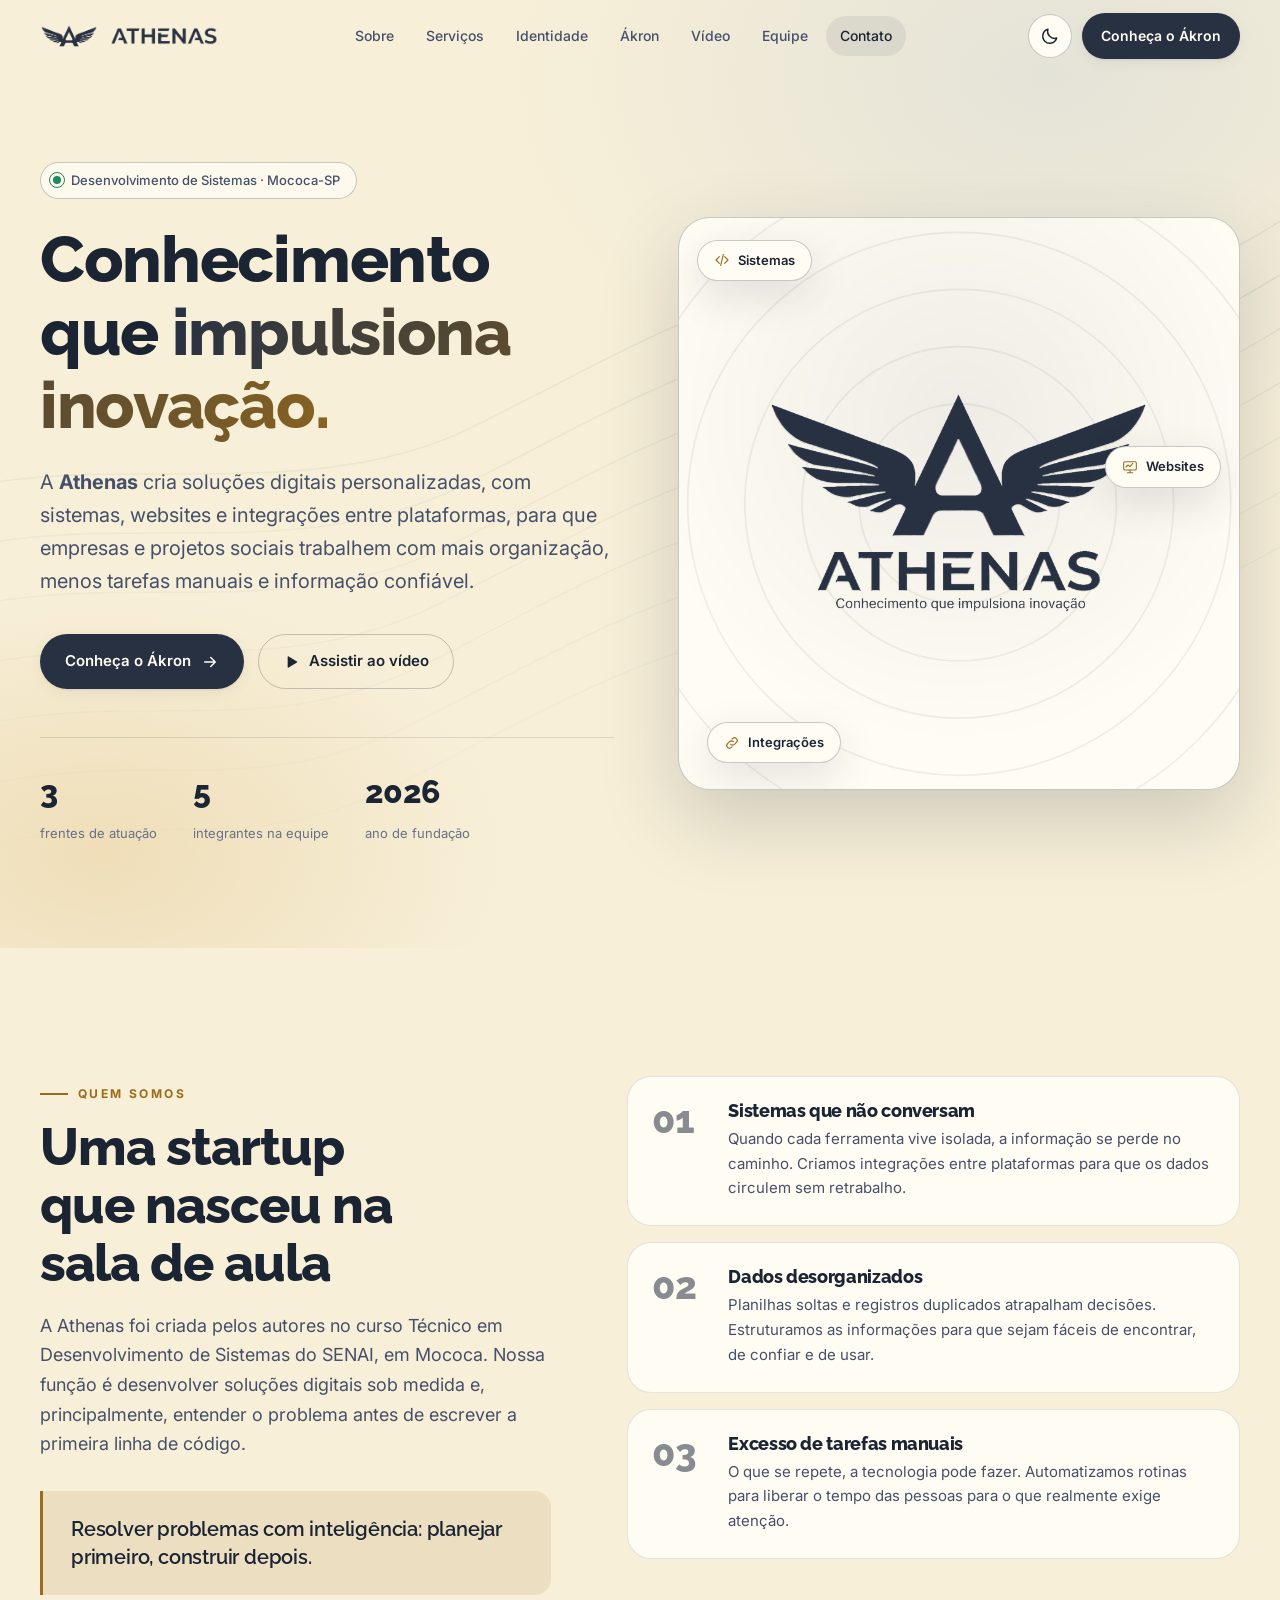
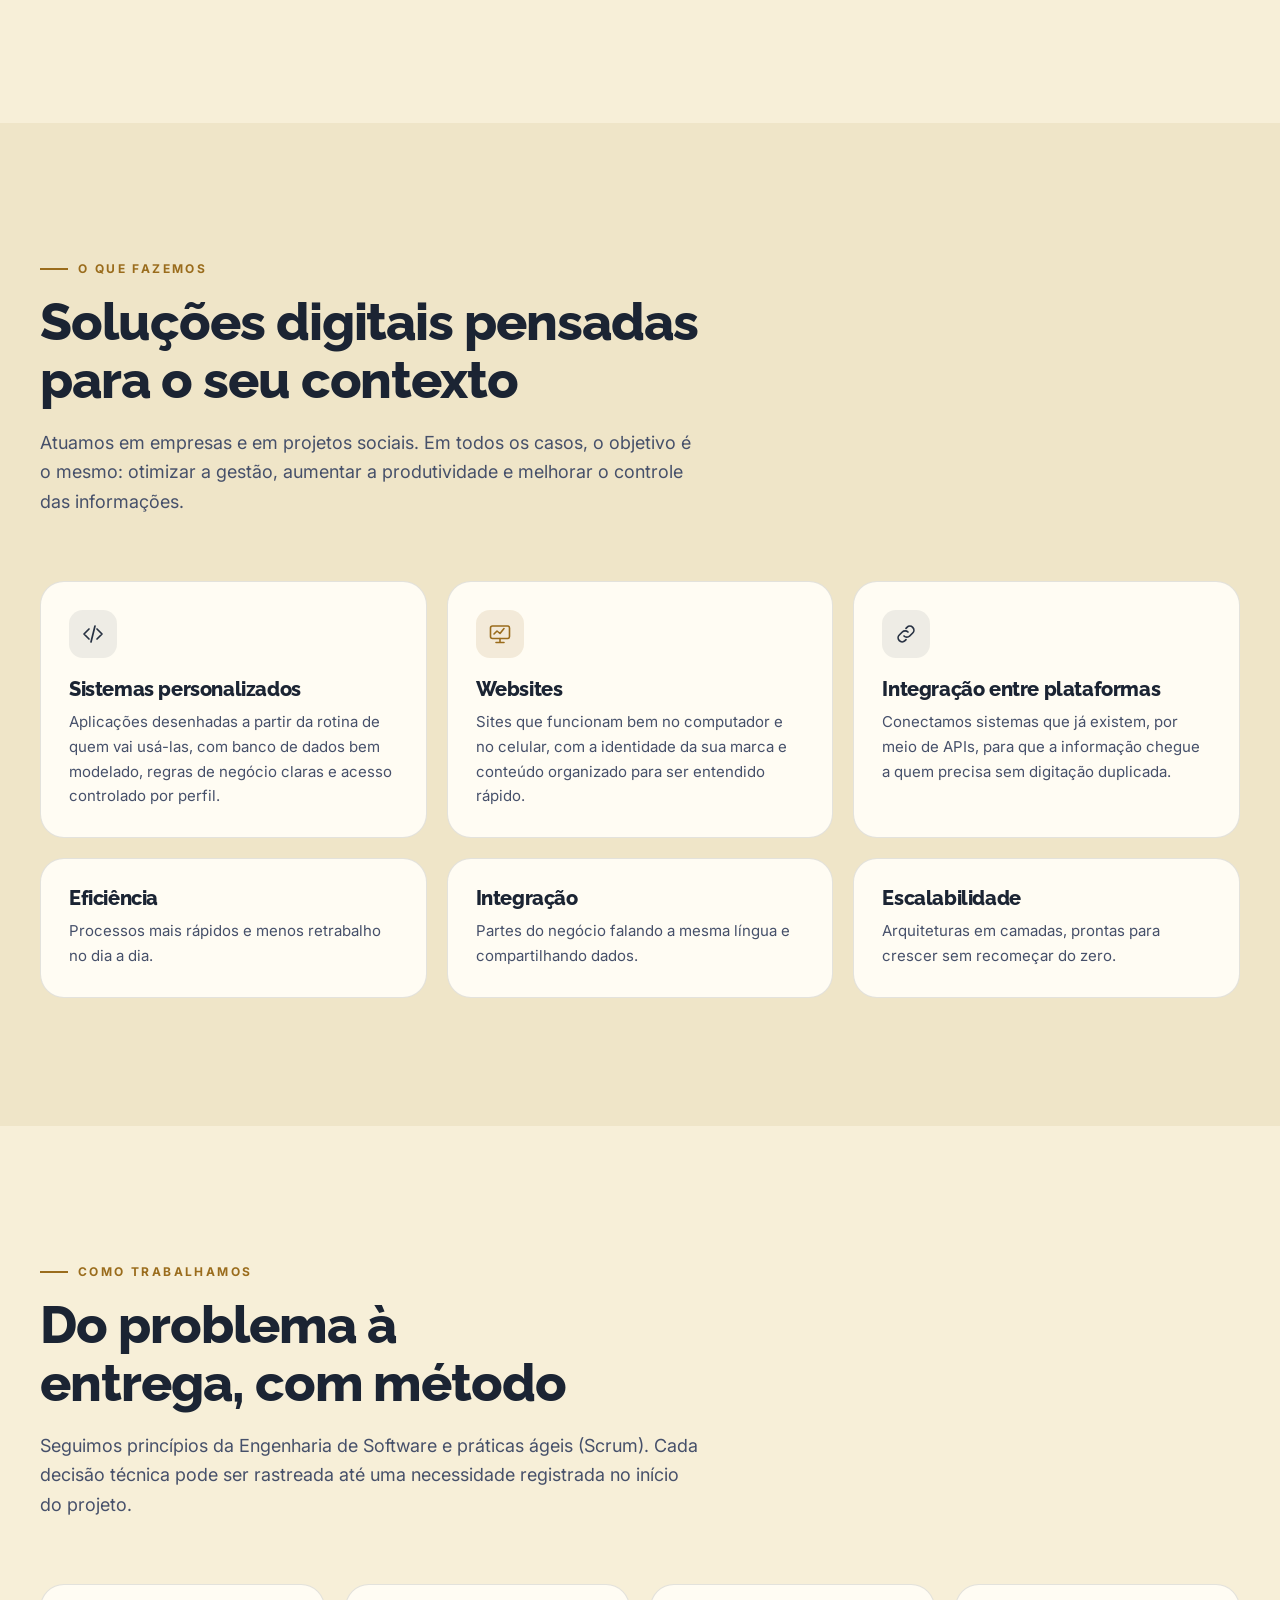
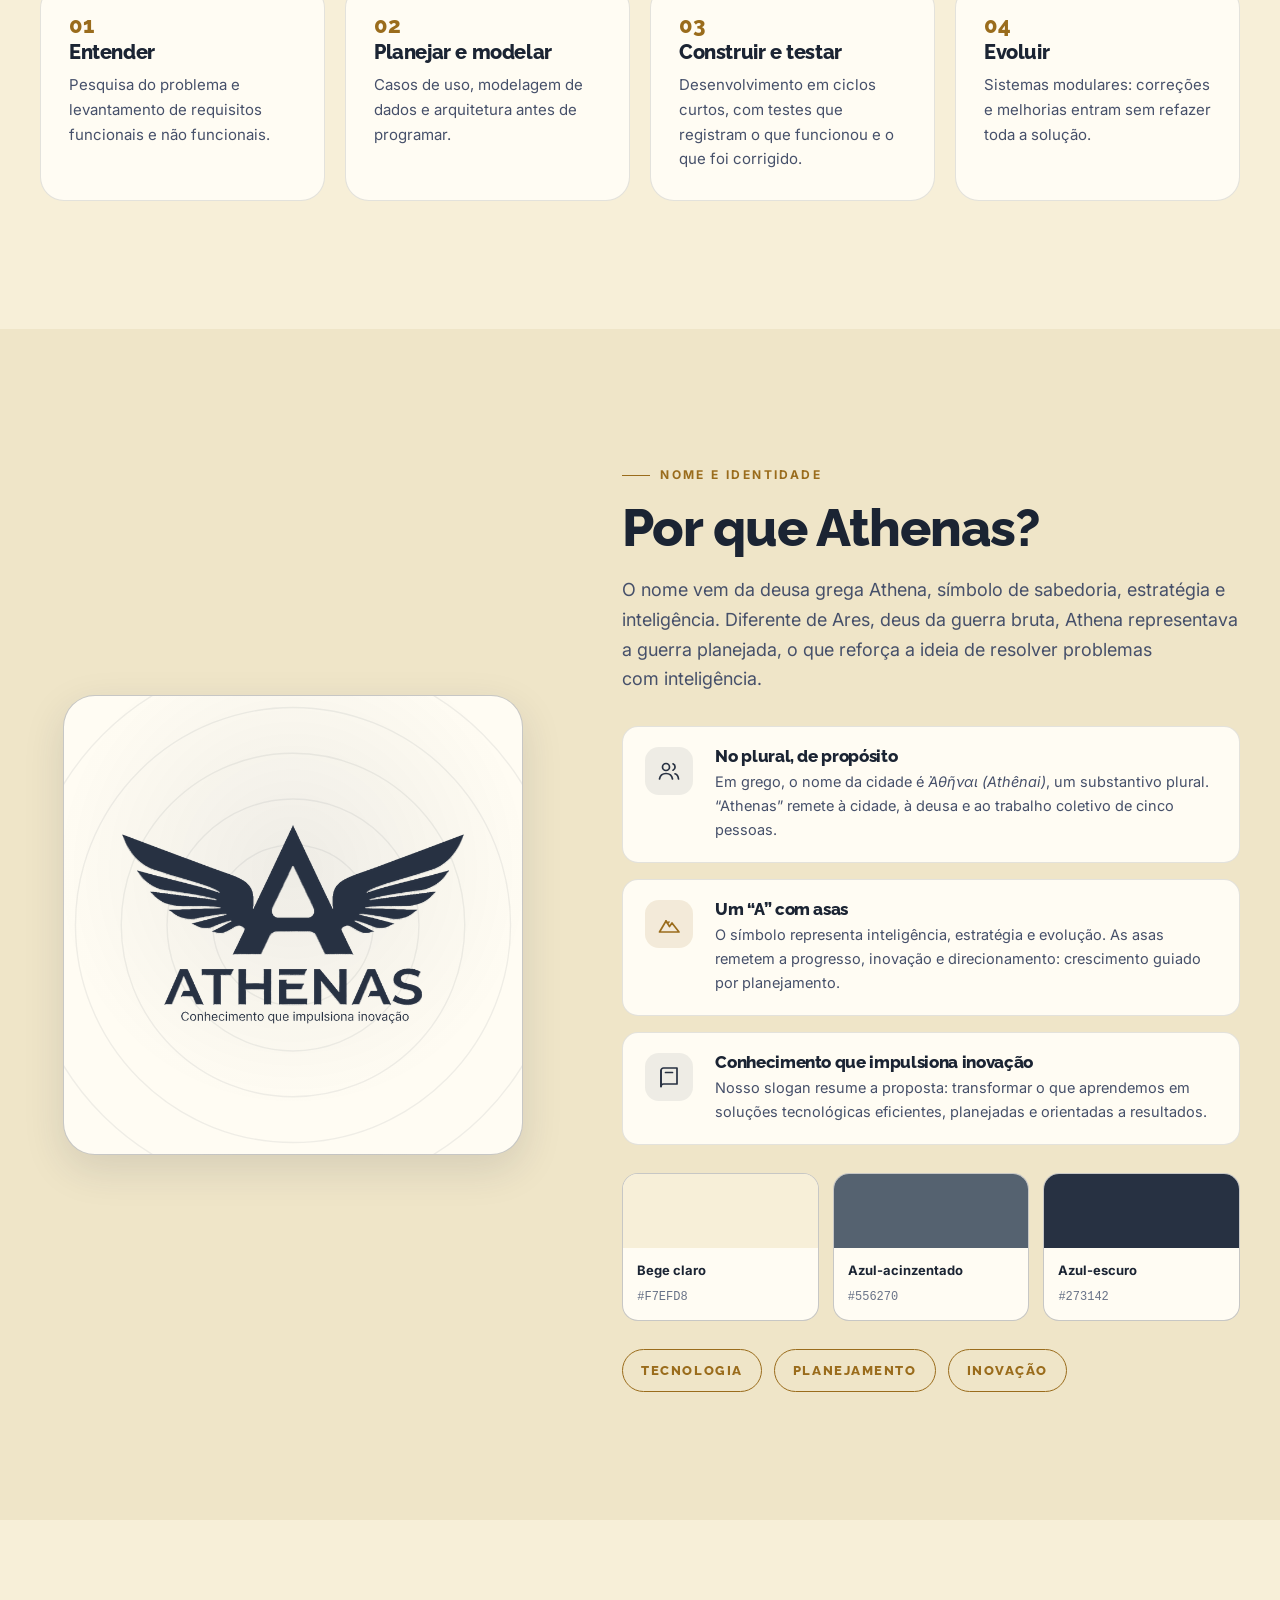
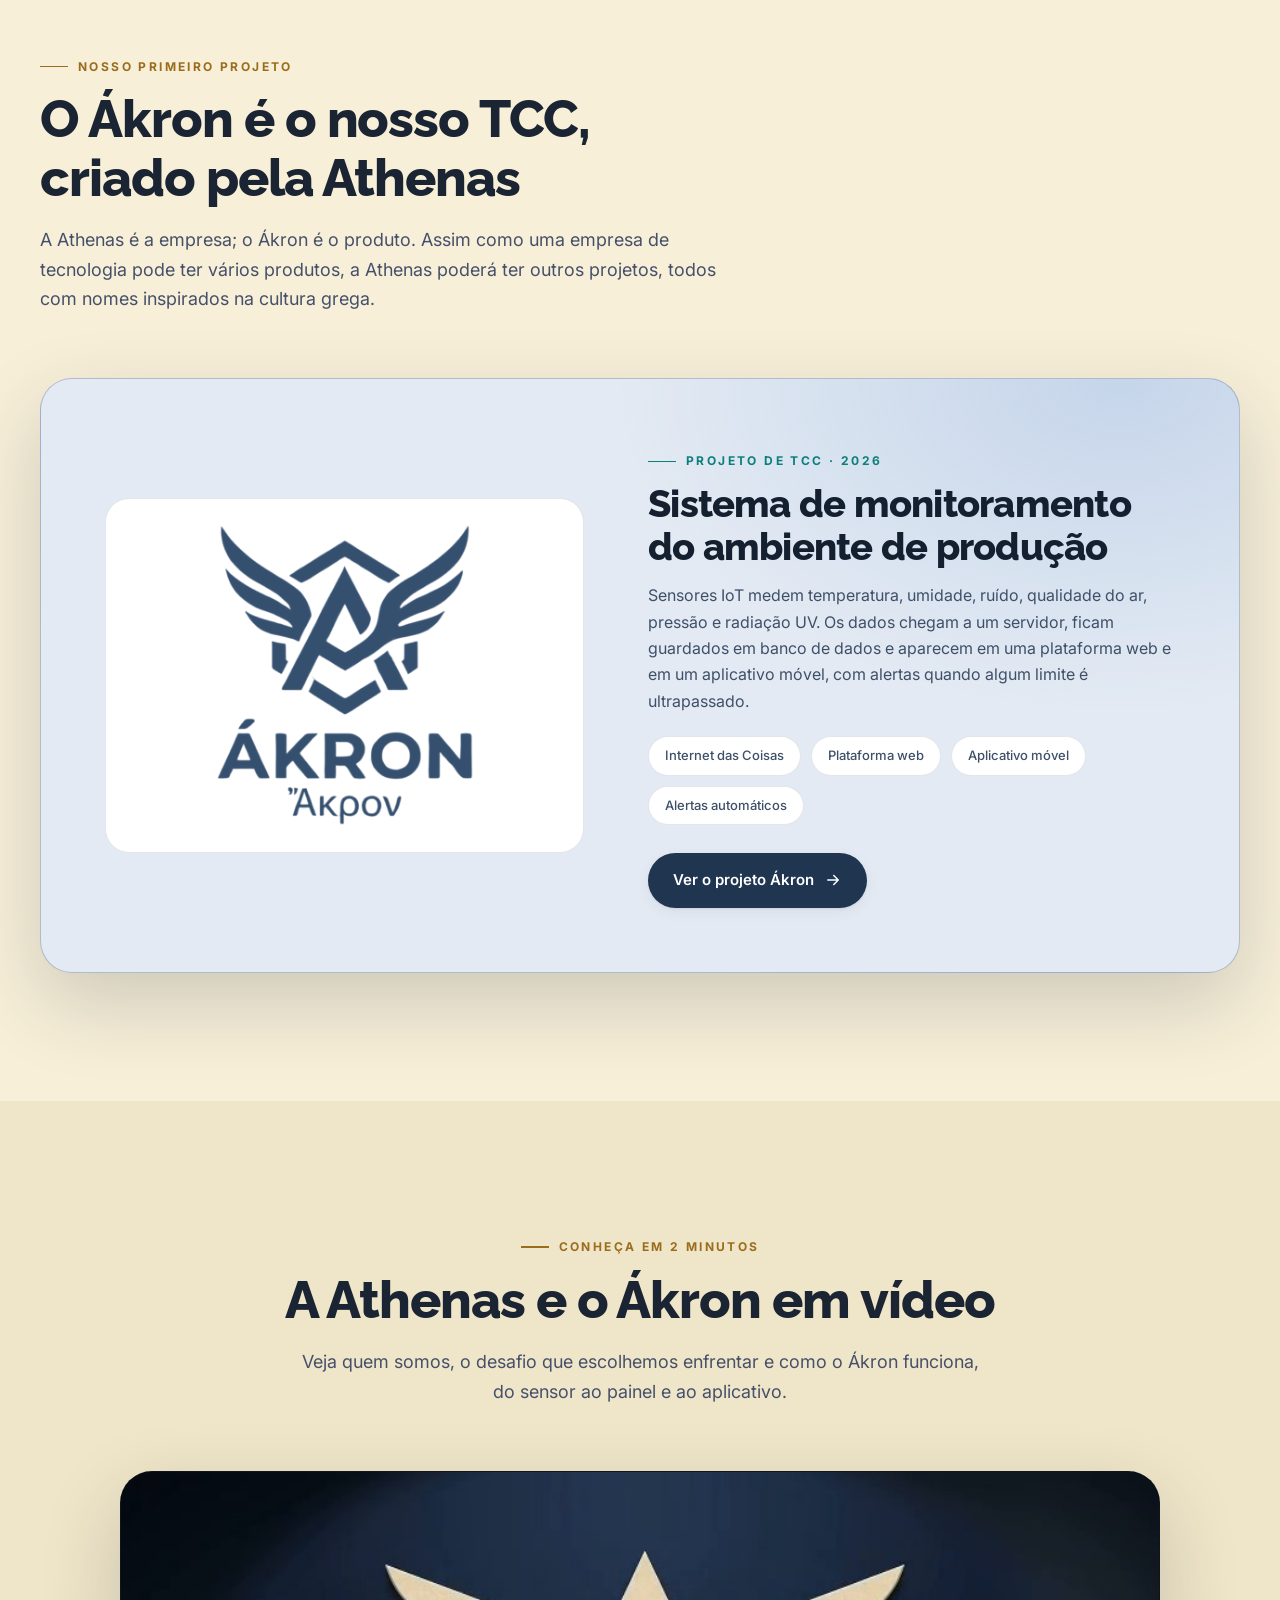
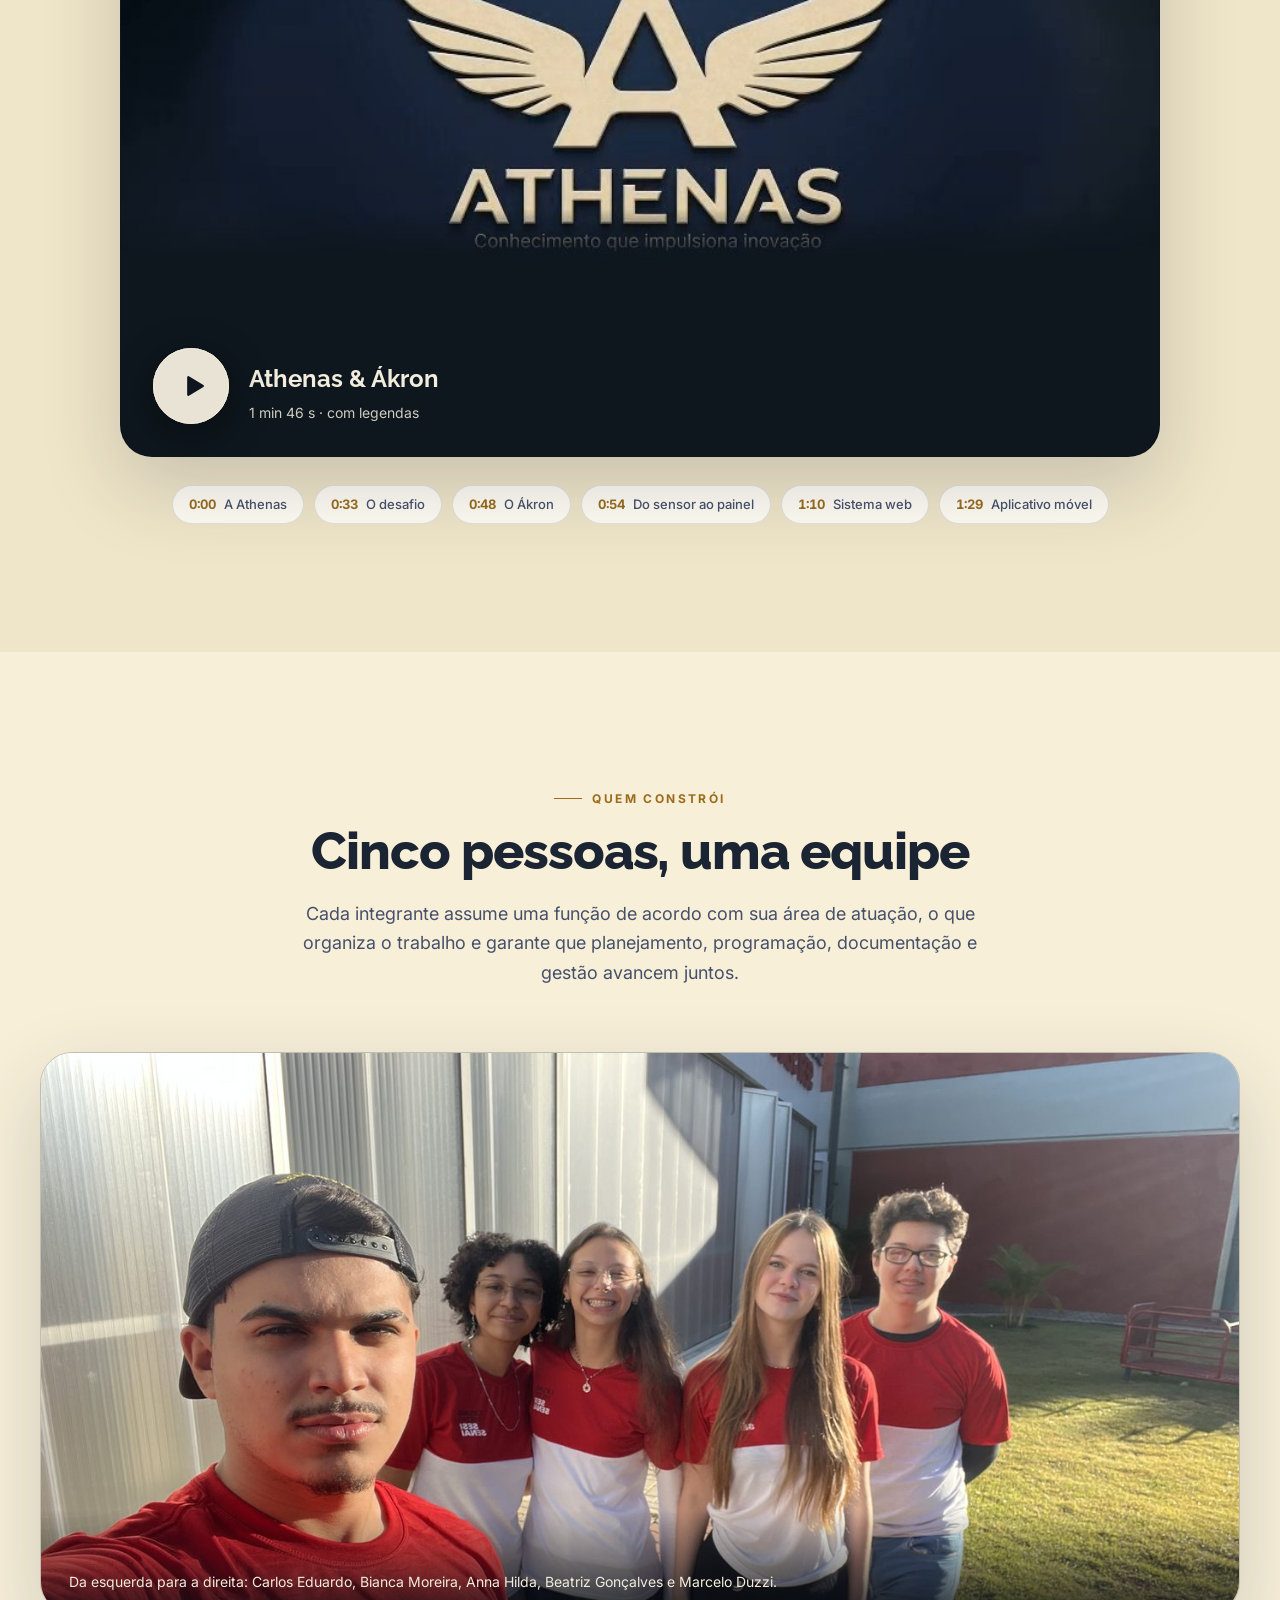
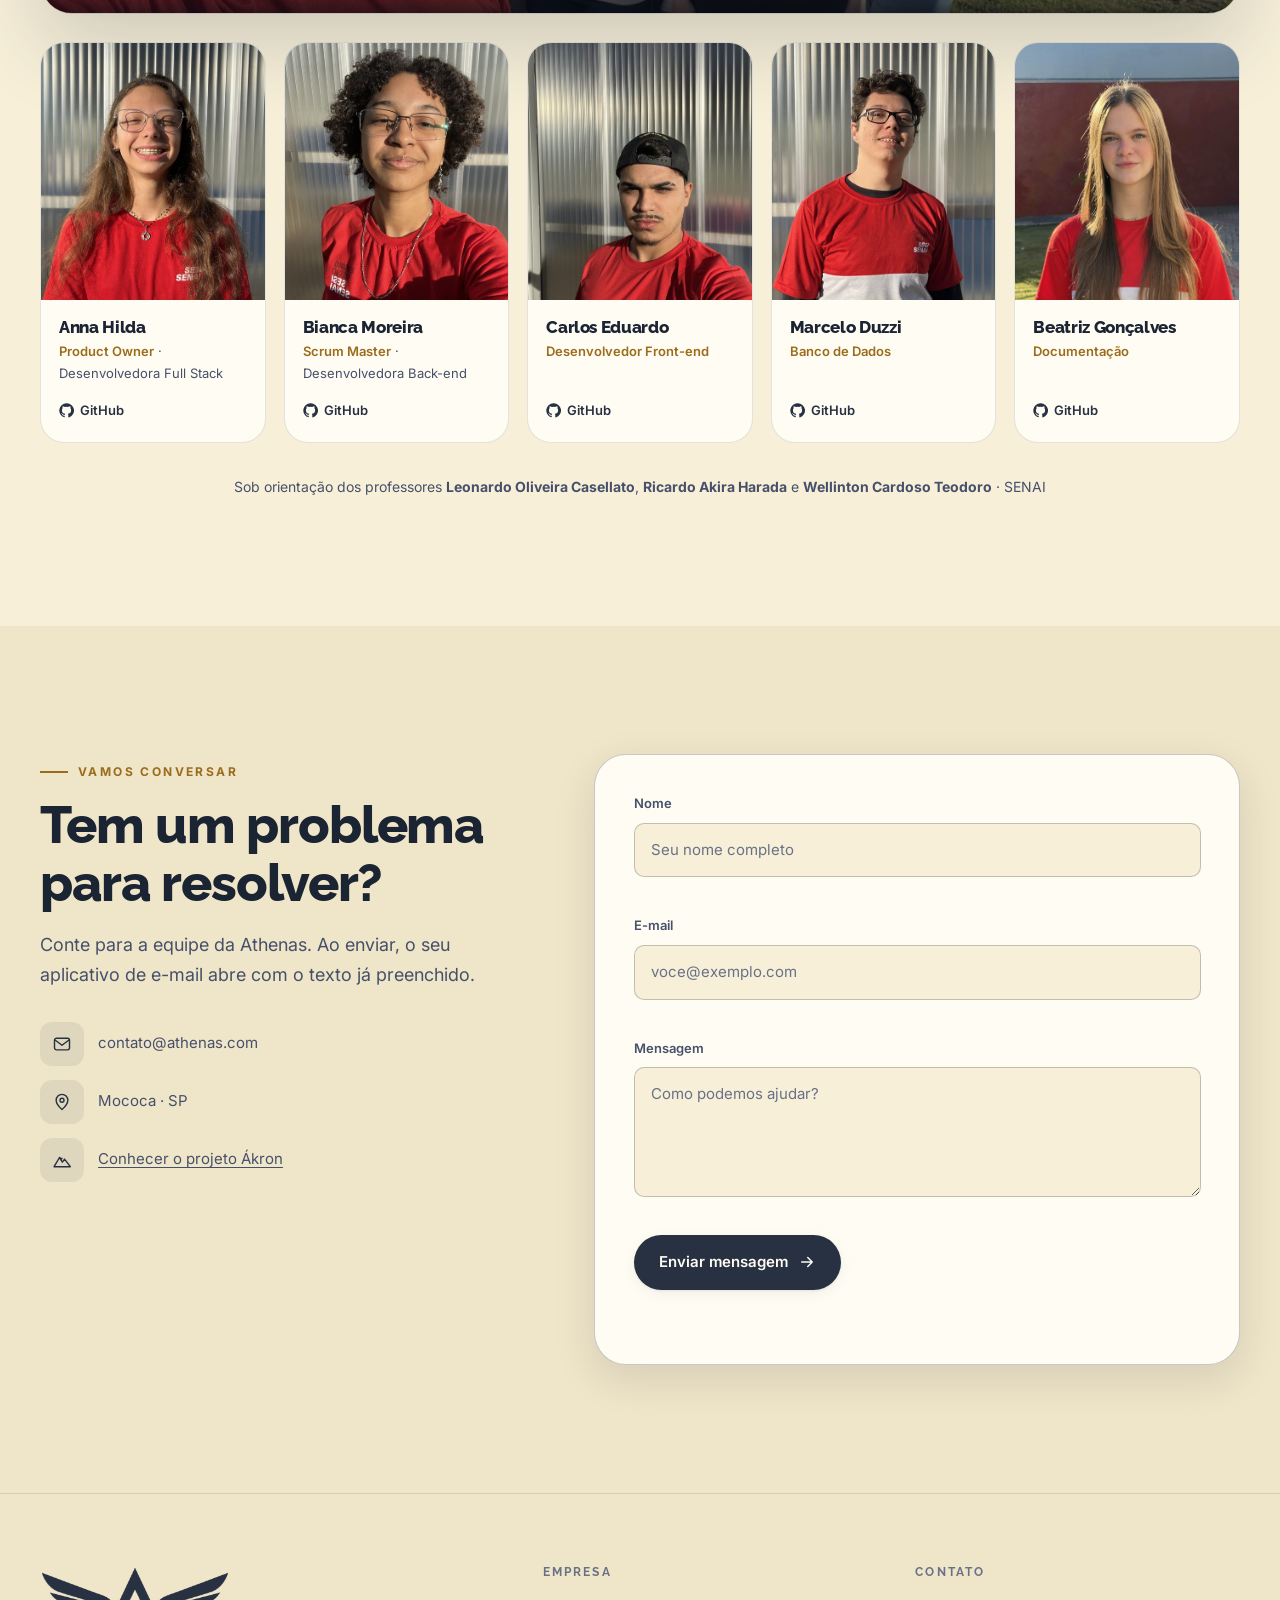
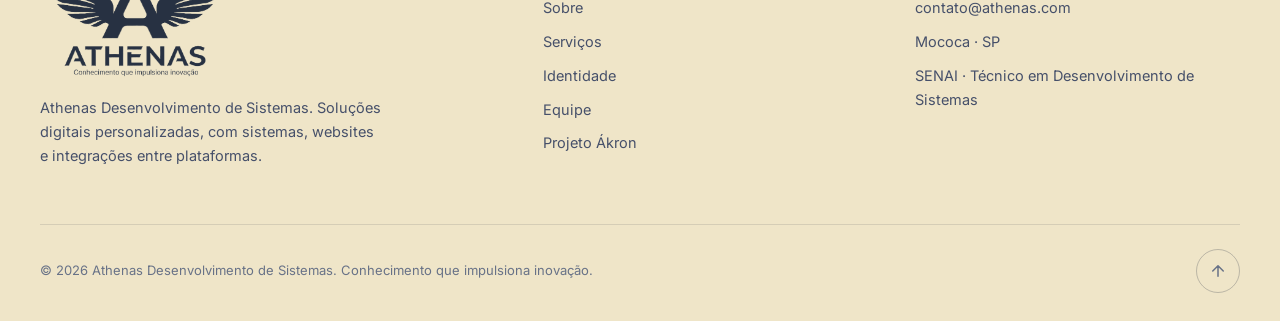
==== commit 566280fa: "atualização" ====
--- a/index.html
+++ b/index.html
@@ -1,78 +1,97 @@
 <!DOCTYPE html>
-<html lang="pt-br">
+<html lang="pt-br" data-theme="dark">
 
 <head>
     <meta charset="UTF-8">
     <meta name="viewport" content="width=device-width, initial-scale=1.0">
-    <meta name="description"
-        content="Athenas Desenvolvimento de Sistemas — soluções digitais sob medida: sites, plataformas web, aplicativos móveis e integração de sistemas.">
-    <meta name="theme-color" content="#161d27">
-    <link rel="icon" href="img/favicon.png" type="image/png">
-    <link rel="stylesheet" href="css/base.css">
-    <link rel="stylesheet" href="css/index.css">
-    <title>Athena</title>
+    <title>Athenas · Desenvolvimento de Sistemas</title>
+    <meta name="description" content="Athenas Desenvolvimento de Sistemas: soluções digitais personalizadas, com sistemas, websites e integrações entre plataformas. Conhecimento que impulsiona inovação. Criadora do Ákron, nosso TCC no SENAI Mococa-SP.">
+    <meta name="theme-color" content="#0d1522">
+    <meta property="og:title" content="Athenas · Conhecimento que impulsiona inovação">
+    <meta property="og:description" content="Soluções digitais personalizadas: sistemas, websites e integrações entre plataformas.">
+    <meta property="og:image" content="img/icon-512.png">
+    <link rel="icon" type="image/png" href="img/favicon.png">
+    <link rel="apple-touch-icon" href="img/apple-touch-icon.png">
+    <link rel="stylesheet" href="css/style.css">
     <script>
-        // Aplica o tema salvo e marca <html> como "js" antes da primeira pintura,
-        // evitando flash de tema errado e garantindo fallback sem JS no herói.
-        document.documentElement.classList.add('js');
-        try {
-            var temaSalvo = localStorage.getItem('athena-tema');
-            if (temaSalvo === 'claro') document.documentElement.setAttribute('data-tema', 'claro');
-        } catch (erro) { /* localStorage indisponível — segue com o tema padrão */ }
+        (function () {
+            var d = document.documentElement, t = null;
+            d.classList.add('js');
+            try { t = localStorage.getItem('athenas-tema'); } catch (e) { }
+            if (!t) t = (window.matchMedia && matchMedia('(prefers-color-scheme: light)').matches) ? 'light' : 'dark';
+            d.setAttribute('data-theme', t === 'light' ? 'light' : 'dark');
+        })();
     </script>
 </head>
 
-<body class="carregando">
-    <noscript>
-        <style>.preloader { display: none !important; }</style>
-    </noscript>
-
-    <div class="preloader" id="preloader" aria-hidden="true">
-        <div class="preloader-cortina preloader-cortina-cima"></div>
-        <div class="preloader-cortina preloader-cortina-baixo"></div>
-        <div class="preloader-conteudo">
-            <svg class="preloader-svg" viewBox="0 0 100 100" xmlns="http://www.w3.org/2000/svg">
-                <path id="preloaderTraco"
-                    d="M50 10 L14 88 L32 88 L40 70 L60 70 L68 88 L86 88 Z M45 56 L50 34 L55 56 Z" />
-            </svg>
-            <div class="preloader-contador"><span id="preloaderPct">0%</span></div>
-        </div>
-    </div>
-
-    <div class="progresso-scroll"></div>
-
-    <header>
-        <div class="header-inner container">
-
-            <a href="#inicio" class="site-branding">
-                <img src="img/logo-athena-header.png" alt="Athena — Conhecimento que impulsiona inovação">
+<body>
+<!-- Ícones (sprite) -->
+    <svg width="0" height="0" style="position:absolute" aria-hidden="true" focusable="false">
+        <defs>
+            <symbol id="i-sun" viewBox="0 0 24 24" fill="none" stroke="currentColor" stroke-width="1.8" stroke-linecap="round" stroke-linejoin="round"><circle cx="12" cy="12" r="4"/><path d="M12 2v2M12 20v2M4.9 4.9l1.4 1.4M17.7 17.7l1.4 1.4M2 12h2M20 12h2M4.9 19.1l1.4-1.4M17.7 6.3l1.4-1.4"/></symbol>
+            <symbol id="i-moon" viewBox="0 0 24 24" fill="none" stroke="currentColor" stroke-width="1.8" stroke-linecap="round" stroke-linejoin="round"><path d="M20 14.5A8.5 8.5 0 0 1 9.5 4a8.5 8.5 0 1 0 10.5 10.5z"/></symbol>
+            <symbol id="i-arrow" viewBox="0 0 24 24" fill="none" stroke="currentColor" stroke-width="2" stroke-linecap="round" stroke-linejoin="round"><path d="M5 12h14M13 6l6 6-6 6"/></symbol>
+            <symbol id="i-up" viewBox="0 0 24 24" fill="none" stroke="currentColor" stroke-width="2" stroke-linecap="round" stroke-linejoin="round"><path d="M12 19V5M5 12l7-7 7 7"/></symbol>
+            <symbol id="i-check" viewBox="0 0 24 24" fill="none" stroke="currentColor" stroke-width="3" stroke-linecap="round" stroke-linejoin="round"><path d="M20 6 9 17l-5-5"/></symbol>
+            <symbol id="i-play" viewBox="0 0 24 24" fill="currentColor"><path d="M7 4.5v15a1 1 0 0 0 1.5.86l12.4-7.5a1 1 0 0 0 0-1.72L8.5 3.64A1 1 0 0 0 7 4.5z"/></symbol>
+            <symbol id="i-temp" viewBox="0 0 24 24" fill="none" stroke="currentColor" stroke-width="1.7" stroke-linecap="round" stroke-linejoin="round"><path d="M14 14.8V5a2 2 0 1 0-4 0v9.8a4 4 0 1 0 4 0z"/><path d="M12 9v7"/></symbol>
+            <symbol id="i-drop" viewBox="0 0 24 24" fill="none" stroke="currentColor" stroke-width="1.7" stroke-linecap="round" stroke-linejoin="round"><path d="M12 3s6 6.2 6 10.5a6 6 0 0 1-12 0C6 9.2 12 3 12 3z"/></symbol>
+            <symbol id="i-noise" viewBox="0 0 24 24" fill="none" stroke="currentColor" stroke-width="1.7" stroke-linecap="round" stroke-linejoin="round"><path d="M11 5 6 9H3v6h3l5 4V5z"/><path d="M15.5 8.5a5 5 0 0 1 0 7M18.5 5.5a9 9 0 0 1 0 13"/></symbol>
+            <symbol id="i-wind" viewBox="0 0 24 24" fill="none" stroke="currentColor" stroke-width="1.7" stroke-linecap="round" stroke-linejoin="round"><path d="M3 8h11a3 3 0 1 0-3-3M3 12h16a3 3 0 1 1-3 3M3 16h7a3 3 0 1 1-3 3"/></symbol>
+            <symbol id="i-gauge" viewBox="0 0 24 24" fill="none" stroke="currentColor" stroke-width="1.7" stroke-linecap="round" stroke-linejoin="round"><path d="M4 18a9 9 0 1 1 16 0"/><path d="m12 14 4-5"/><circle cx="12" cy="14" r="1.2"/></symbol>
+            <symbol id="i-uv" viewBox="0 0 24 24" fill="none" stroke="currentColor" stroke-width="1.7" stroke-linecap="round" stroke-linejoin="round"><circle cx="12" cy="12" r="3.5"/><path d="M12 3v2.5M12 18.5V21M3 12h2.5M18.5 12H21M5.6 5.6l1.8 1.8M16.6 16.6l1.8 1.8M5.6 18.4l1.8-1.8M16.6 7.4l1.8-1.8"/></symbol>
+            <symbol id="i-cpu" viewBox="0 0 24 24" fill="none" stroke="currentColor" stroke-width="1.6" stroke-linecap="round" stroke-linejoin="round"><rect x="6" y="6" width="12" height="12" rx="2"/><rect x="9.5" y="9.5" width="5" height="5" rx=".8"/><path d="M9 2v3M15 2v3M9 19v3M15 19v3M2 9h3M2 15h3M19 9h3M19 15h3"/></symbol>
+            <symbol id="i-net" viewBox="0 0 24 24" fill="none" stroke="currentColor" stroke-width="1.6" stroke-linecap="round" stroke-linejoin="round"><circle cx="12" cy="12" r="9"/><path d="M3 12h18M12 3c2.8 3 2.8 15 0 18M12 3c-2.8 3-2.8 15 0 18"/></symbol>
+            <symbol id="i-server" viewBox="0 0 24 24" fill="none" stroke="currentColor" stroke-width="1.6" stroke-linecap="round" stroke-linejoin="round"><rect x="3" y="4" width="18" height="7" rx="2"/><rect x="3" y="13" width="18" height="7" rx="2"/><path d="M7 7.5h.01M7 16.5h.01"/></symbol>
+            <symbol id="i-db" viewBox="0 0 24 24" fill="none" stroke="currentColor" stroke-width="1.6" stroke-linecap="round" stroke-linejoin="round"><ellipse cx="12" cy="5.5" rx="8" ry="3"/><path d="M4 5.5v6c0 1.7 3.6 3 8 3s8-1.3 8-3v-6M4 11.5v6c0 1.7 3.6 3 8 3s8-1.3 8-3v-6"/></symbol>
+            <symbol id="i-monitor" viewBox="0 0 24 24" fill="none" stroke="currentColor" stroke-width="1.6" stroke-linecap="round" stroke-linejoin="round"><rect x="2.5" y="4" width="19" height="12.5" rx="2"/><path d="M8 20.5h8M12 16.5v4M6 12l3-3 3 2.5 4-5"/></symbol>
+            <symbol id="i-phone" viewBox="0 0 24 24" fill="none" stroke="currentColor" stroke-width="1.6" stroke-linecap="round" stroke-linejoin="round"><rect x="6.5" y="2.5" width="11" height="19" rx="2.5"/><path d="M10.5 18.5h3"/></symbol>
+            <symbol id="i-bell" viewBox="0 0 24 24" fill="none" stroke="currentColor" stroke-width="1.7" stroke-linecap="round" stroke-linejoin="round"><path d="M6 9a6 6 0 1 1 12 0c0 6 2.5 7.5 2.5 7.5h-17S6 15 6 9z"/><path d="M10 20a2.2 2.2 0 0 0 4 0"/></symbol>
+            <symbol id="i-sliders" viewBox="0 0 24 24" fill="none" stroke="currentColor" stroke-width="1.7" stroke-linecap="round" stroke-linejoin="round"><path d="M4 7h9M17 7h3M4 17h3M11 17h9"/><circle cx="15" cy="7" r="2"/><circle cx="9" cy="17" r="2"/></symbol>
+            <symbol id="i-report" viewBox="0 0 24 24" fill="none" stroke="currentColor" stroke-width="1.7" stroke-linecap="round" stroke-linejoin="round"><path d="M7 3h8l4 4v14H7z"/><path d="M14.5 3v4.5H19M10 17v-3M13 17v-5M16 17v-2"/></symbol>
+            <symbol id="i-shield" viewBox="0 0 24 24" fill="none" stroke="currentColor" stroke-width="1.7" stroke-linecap="round" stroke-linejoin="round"><path d="M12 3 4.5 6v5.5c0 4.7 3.1 8.2 7.5 9.5 4.4-1.3 7.5-4.8 7.5-9.5V6L12 3z"/><path d="m9 12 2.2 2.2L15.5 10"/></symbol>
+            <symbol id="i-code" viewBox="0 0 24 24" fill="none" stroke="currentColor" stroke-width="1.7" stroke-linecap="round" stroke-linejoin="round"><path d="m8 7-5 5 5 5M16 7l5 5-5 5M14 4l-4 16"/></symbol>
+            <symbol id="i-eye" viewBox="0 0 24 24" fill="none" stroke="currentColor" stroke-width="1.7" stroke-linecap="round" stroke-linejoin="round"><path d="M2 12s3.6-7 10-7 10 7 10 7-3.6 7-10 7S2 12 2 12z"/><circle cx="12" cy="12" r="3"/></symbol>
+            <symbol id="i-peak" viewBox="0 0 24 24" fill="none" stroke="currentColor" stroke-width="1.7" stroke-linecap="round" stroke-linejoin="round"><path d="m2.5 20 6.5-11 3.5 5.5 2.5-3.5 7 9z"/><path d="m9 9 1.7 2.2 1.3-1.2"/></symbol>
+            <symbol id="i-alert" viewBox="0 0 24 24" fill="none" stroke="currentColor" stroke-width="1.8" stroke-linecap="round" stroke-linejoin="round"><path d="M10.3 3.9 1.8 18a2 2 0 0 0 1.7 3h17a2 2 0 0 0 1.7-3L13.7 3.9a2 2 0 0 0-3.4 0z"/><path d="M12 9v4M12 17h.01"/></symbol>
+            <symbol id="i-users" viewBox="0 0 24 24" fill="none" stroke="currentColor" stroke-width="1.7" stroke-linecap="round" stroke-linejoin="round"><circle cx="9" cy="8" r="3.5"/><path d="M2.5 20c.6-3.6 3.2-5.5 6.5-5.5s5.9 1.9 6.5 5.5M16 4.8a3.5 3.5 0 0 1 0 6.4M18 14.8c2 .7 3.2 2.4 3.5 5.2"/></symbol>
+            <symbol id="i-link" viewBox="0 0 24 24" fill="none" stroke="currentColor" stroke-width="1.7" stroke-linecap="round" stroke-linejoin="round"><path d="M10 14a4 4 0 0 0 5.7 0l3-3a4 4 0 0 0-5.7-5.7l-1 1M14 10a4 4 0 0 0-5.7 0l-3 3A4 4 0 0 0 11 18.7l1-1"/></symbol>
+            <symbol id="i-lock" viewBox="0 0 24 24" fill="none" stroke="currentColor" stroke-width="1.7" stroke-linecap="round" stroke-linejoin="round"><rect x="4.5" y="10.5" width="15" height="10" rx="2.5"/><path d="M8 10.5V8a4 4 0 0 1 8 0v2.5"/></symbol>
+            <symbol id="i-mail" viewBox="0 0 24 24" fill="none" stroke="currentColor" stroke-width="1.7" stroke-linecap="round" stroke-linejoin="round"><rect x="3" y="5" width="18" height="14" rx="2.5"/><path d="m4 7.5 8 6 8-6"/></symbol>
+            <symbol id="i-pin" viewBox="0 0 24 24" fill="none" stroke="currentColor" stroke-width="1.7" stroke-linecap="round" stroke-linejoin="round"><path d="M12 21s-7-6.2-7-11.2a7 7 0 0 1 14 0C19 14.8 12 21 12 21z"/><circle cx="12" cy="9.8" r="2.4"/></symbol>
+            <symbol id="i-book" viewBox="0 0 24 24" fill="none" stroke="currentColor" stroke-width="1.7" stroke-linecap="round" stroke-linejoin="round"><path d="M4 5.5A2.5 2.5 0 0 1 6.5 3H20v16H6.5A2.5 2.5 0 0 0 4 21.5z"/><path d="M4 5.5v16M8.5 7.5h7"/></symbol>
+            <symbol id="i-gh" viewBox="0 0 24 24" fill="currentColor"><path d="M12 .5a11.5 11.5 0 0 0-3.64 22.41c.58.1.79-.25.79-.56v-2c-3.2.7-3.88-1.37-3.88-1.37-.52-1.33-1.28-1.69-1.28-1.69-1.04-.71.08-.7.08-.7 1.15.08 1.76 1.18 1.76 1.18 1.03 1.76 2.7 1.25 3.36.95.1-.74.4-1.25.73-1.54-2.55-.29-5.24-1.28-5.24-5.69 0-1.26.45-2.28 1.18-3.09-.12-.29-.51-1.46.11-3.05 0 0 .97-.31 3.17 1.18a11 11 0 0 1 5.78 0c2.2-1.49 3.17-1.18 3.17-1.18.62 1.59.23 2.76.11 3.05.74.81 1.18 1.83 1.18 3.09 0 4.42-2.7 5.4-5.26 5.68.41.36.78 1.06.78 2.14v3.17c0 .31.21.67.8.56A11.5 11.5 0 0 0 12 .5z"/></symbol>
+        </defs>
+    </svg>
+
+    <div class="progress" id="progress"></div>
+
+    <header class="site-header" id="header">
+        <div class="container header-inner">
+            <a href="#inicio" class="brand brand-ath" aria-label="Athenas — início">
+                <span class="logo-mask logo-ath-symbol" role="img" aria-label="Símbolo da Athenas: um A com asas"></span>
+                <span class="logo-mask logo-ath-wordmark" role="img" aria-label="Athenas"></span>
             </a>
 
-            <nav>
+            <nav class="nav" id="nav" aria-label="Principal">
                 <ul>
-                    <li><a href="#inicio">Início</a></li>
                     <li><a href="#sobre">Sobre</a></li>
                     <li><a href="#servicos">Serviços</a></li>
-                    <li><a href="#projetos">Projetos</a></li>
+                    <li><a href="#identidade">Identidade</a></li>
+                    <li><a href="#projeto">Ákron</a></li>
+                    <li><a href="#video">Vídeo</a></li>
                     <li><a href="#equipe">Equipe</a></li>
                     <li><a href="#contato">Contato</a></li>
                 </ul>
             </nav>
 
             <div class="header-actions">
-                <button class="tema-toggle" id="temaToggle" type="button" aria-label="Alternar entre tema claro e escuro">
-                    <span class="tema-toggle-bolha">
-                        <svg class="icone-sol" viewBox="0 0 24 24" fill="none" stroke="currentColor" stroke-width="2">
-                            <circle cx="12" cy="12" r="4" />
-                            <path d="M12 2v2M12 20v2M4.9 4.9l1.4 1.4M17.7 17.7l1.4 1.4M2 12h2M20 12h2M4.9 19.1l1.4-1.4M17.7 6.3l1.4-1.4" stroke-linecap="round" />
-                        </svg>
-                        <svg class="icone-lua" viewBox="0 0 24 24" fill="currentColor">
-                            <path d="M20 14.5A8.5 8.5 0 0 1 9.5 4a8.5 8.5 0 1 0 10.5 10.5z" />
-                        </svg>
-                    </span>
+                <button class="theme-toggle" id="themeToggle" type="button" aria-label="Alternar entre tema claro e escuro">
+                    <svg class="i-sun"><use href="#i-sun" /></svg>
+                    <svg class="i-moon"><use href="#i-moon" /></svg>
                 </button>
-                <a href="#contato" class="header-btn">Fale conosco</a>
-                <button class="menu-toggle" aria-expanded="false" aria-label="Abrir menu">
+                <a href="apresentacao.html" class="btn btn-primary btn-sm">Conheça o Ákron</a>
+                <button class="menu-toggle" id="menuToggle" type="button" aria-expanded="false" aria-controls="nav" aria-label="Abrir menu">
                     <span></span><span></span><span></span>
                 </button>
             </div>
@@ -80,501 +99,326 @@
     </header>
 
     <main>
-        <section id="inicio" class="hero-section">
+        <!-- ===================== HERO ===================== -->
+        <section class="hero atmos" id="inicio">
+            <div class="contours" aria-hidden="true">
+                <svg viewBox="0 0 1200 800" preserveAspectRatio="xMidYMid slice">
+                    <path d="M-50 740C190 660 240 740 400 660S680 500 840 540 1100 460 1280 400"/>
+                    <path d="M-50 690C170 610 250 690 410 610S690 450 850 490 1110 410 1280 350"/>
+                    <path d="M-50 640C150 560 260 640 420 560S700 400 860 440 1120 360 1280 300"/>
+                    <path d="M-50 590C130 510 270 590 430 510S710 350 870 390 1130 310 1280 250"/>
+                    <path d="M-50 540C120 460 280 540 440 460S720 300 880 340 1140 260 1280 200"/>
+                    <path d="M-50 490C110 410 290 490 450 410S730 250 890 290 1150 210 1280 150"/>
+                    <path d="M-50 440C100 360 300 440 460 360S740 200 900 240 1160 160 1280 100"/>
+                </svg>
+            </div>
+
             <div class="container hero-grid">
-
-                <div class="hero-left">
-                    <span class="hero-badge hero-entrada"><span class="pulso"></span> Tecnologia de ponta</span>
-                    <h1 class="hero-entrada">Soluções digitais <em>sob medida</em> para o seu negócio</h1>
-                    <p class="hero-entrada">A Athenas Desenvolvimento de Sistemas cria plataformas personalizadas com foco em
-                        eficiência, integração e escalabilidade, do planejamento à entrega.</p>
-
-                    <div class="hero-actions hero-entrada">
-                        <a href="#contato" class="btn btn-primary">Iniciar projeto</a>
-                        <a href="#projetos" class="btn btn-secondary">Ver projetos</a>
-                    </div>
-
-                    <div class="hero-stats hero-entrada">
-                        <div>
-                            <strong><span data-contador="3" data-sufixo="">0</span></strong>
-                            <span>Frentes de atuação</span>
+                <div>
+                    <span class="pill reveal"><span class="dot"></span> Desenvolvimento de Sistemas · Mococa-SP</span>
+                    <h1 class="reveal" style="--d:.08s">Conhecimento que <em>impulsiona inovação.</em></h1>
+                    <p class="hero-lead reveal" style="--d:.16s">A <strong>Athenas</strong> cria soluções digitais personalizadas, com sistemas, websites e integrações entre plataformas, para que empresas e projetos sociais trabalhem com mais organização, menos tarefas manuais e informação confiável.</p>
+                    <div class="hero-actions reveal" style="--d:.24s">
+                        <a href="apresentacao.html" class="btn btn-primary">Conheça o Ákron <svg class="arrow"><use href="#i-arrow" /></svg></a>
+                        <a href="#video" class="btn btn-ghost"><svg style="width:16px;height:16px"><use href="#i-play" /></svg> Assistir ao vídeo</a>
+                    </div>
+                    <div class="hero-facts reveal" style="--d:.32s">
+                        <div><strong><span data-count="3">0</span></strong><span>frentes de atuação</span></div>
+                        <div><strong><span data-count="5">0</span></strong><span>integrantes na equipe</span></div>
+                        <div><strong><span data-count="2026">0</span></strong><span>ano de fundação</span></div>
+                    </div>
+                </div>
+
+                <div class="reveal" style="--d:.2s">
+                    <div class="hero-logo-card">
+                        <svg class="rings" viewBox="0 0 400 400" aria-hidden="true" preserveAspectRatio="xMidYMid slice">
+                            <circle cx="200" cy="200" r="70" /><circle cx="200" cy="200" r="110" /><circle cx="200" cy="200" r="150" /><circle cx="200" cy="200" r="190" /><circle cx="200" cy="200" r="235" /><circle cx="200" cy="200" r="285" />
+                        </svg>
+                        <span class="logo-mask logo-ath-full" role="img" aria-label="Logo da Athenas: um A com asas. Conhecimento que impulsiona inovação"></span>
+                        <span class="tag t1"><svg><use href="#i-code" /></svg> Sistemas</span>
+                        <span class="tag t2"><svg><use href="#i-monitor" /></svg> Websites</span>
+                        <span class="tag t3"><svg><use href="#i-link" /></svg> Integrações</span>
+                    </div>
+                </div>
+            </div>
+        </section>
+
+        <!-- ===================== SOBRE ===================== -->
+        <section id="sobre">
+            <div class="container problem-grid">
+                <div class="reveal">
+                    <span class="eyebrow">Quem somos</span>
+                    <h2 class="section-title">Uma startup que nasceu na sala de aula</h2>
+                    <p class="section-lead">A Athenas foi criada pelos autores no curso Técnico em Desenvolvimento de Sistemas do SENAI, em Mococa. Nossa função é desenvolver soluções digitais sob medida e, principalmente, entender o problema antes de escrever a primeira linha de código.</p>
+                    <p class="problem-quote">Resolver problemas com inteligência: planejar primeiro, construir depois.</p>
+                </div>
+                <div class="problem-list">
+                    <article class="problem-item reveal">
+                        <span class="n">01</span>
+                        <div><h3>Sistemas que não conversam</h3><p>Quando cada ferramenta vive isolada, a informação se perde no caminho. Criamos integrações entre plataformas para que os dados circulem sem retrabalho.</p></div>
+                    </article>
+                    <article class="problem-item reveal" style="--d:.08s">
+                        <span class="n">02</span>
+                        <div><h3>Dados desorganizados</h3><p>Planilhas soltas e registros duplicados atrapalham decisões. Estruturamos as informações para que sejam fáceis de encontrar, de confiar e de usar.</p></div>
+                    </article>
+                    <article class="problem-item reveal" style="--d:.16s">
+                        <span class="n">03</span>
+                        <div><h3>Excesso de tarefas manuais</h3><p>O que se repete, a tecnologia pode fazer. Automatizamos rotinas para liberar o tempo das pessoas para o que realmente exige atenção.</p></div>
+                    </article>
+                </div>
+            </div>
+        </section>
+
+        <!-- ===================== SERVIÇOS ===================== -->
+        <section class="alt" id="servicos">
+            <div class="container">
+                <div class="section-head reveal">
+                    <span class="eyebrow">O que fazemos</span>
+                    <h2 class="section-title wide">Soluções digitais pensadas para o seu contexto</h2>
+                    <p class="section-lead">Atuamos em empresas e em projetos sociais. Em todos os casos, o objetivo é o mesmo: otimizar a gestão, aumentar a produtividade e melhorar o controle das informações.</p>
+                </div>
+
+                <div class="grid g-3">
+                    <article class="card reveal">
+                        <div class="icon-chip"><svg><use href="#i-code" /></svg></div>
+                        <h3>Sistemas personalizados</h3>
+                        <p>Aplicações desenhadas a partir da rotina de quem vai usá-las, com banco de dados bem modelado, regras de negócio claras e acesso controlado por perfil.</p>
+                    </article>
+                    <article class="card reveal" style="--d:.08s">
+                        <div class="icon-chip gold"><svg><use href="#i-monitor" /></svg></div>
+                        <h3>Websites</h3>
+                        <p>Sites que funcionam bem no computador e no celular, com a identidade da sua marca e conteúdo organizado para ser entendido rápido.</p>
+                    </article>
+                    <article class="card reveal" style="--d:.16s">
+                        <div class="icon-chip"><svg><use href="#i-link" /></svg></div>
+                        <h3>Integração entre plataformas</h3>
+                        <p>Conectamos sistemas que já existem, por meio de APIs, para que a informação chegue a quem precisa sem digitação duplicada.</p>
+                    </article>
+                </div>
+
+                <div class="pillars" style="margin-top:20px">
+                    <div class="card reveal"><h3>Eficiência</h3><p>Processos mais rápidos e menos retrabalho no dia a dia.</p></div>
+                    <div class="card reveal" style="--d:.06s"><h3>Integração</h3><p>Partes do negócio falando a mesma língua e compartilhando dados.</p></div>
+                    <div class="card reveal" style="--d:.12s"><h3>Escalabilidade</h3><p>Arquiteturas em camadas, prontas para crescer sem recomeçar do zero.</p></div>
+                </div>
+            </div>
+        </section>
+
+        <!-- ===================== MÉTODO ===================== -->
+        <section id="metodo">
+            <div class="container">
+                <div class="section-head reveal">
+                    <span class="eyebrow">Como trabalhamos</span>
+                    <h2 class="section-title wide">Do problema à entrega, com método</h2>
+                    <p class="section-lead">Seguimos princípios da Engenharia de Software e práticas ágeis (Scrum). Cada decisão técnica pode ser rastreada até uma necessidade registrada no início do projeto.</p>
+                </div>
+                <div class="method">
+                    <article class="card reveal"><h3>Entender</h3><p>Pesquisa do problema e levantamento de requisitos funcionais e não funcionais.</p></article>
+                    <article class="card reveal" style="--d:.06s"><h3>Planejar e modelar</h3><p>Casos de uso, modelagem de dados e arquitetura antes de programar.</p></article>
+                    <article class="card reveal" style="--d:.12s"><h3>Construir e testar</h3><p>Desenvolvimento em ciclos curtos, com testes que registram o que funcionou e o que foi corrigido.</p></article>
+                    <article class="card reveal" style="--d:.18s"><h3>Evoluir</h3><p>Sistemas modulares: correções e melhorias entram sem refazer toda a solução.</p></article>
+                </div>
+            </div>
+        </section>
+
+        <!-- ===================== IDENTIDADE ===================== -->
+        <section class="alt" id="identidade">
+            <div class="container name-grid">
+                <div class="name-art reveal">
+                    <svg class="rings" viewBox="0 0 400 400" aria-hidden="true">
+                        <circle cx="200" cy="200" r="70" /><circle cx="200" cy="200" r="110" /><circle cx="200" cy="200" r="150" /><circle cx="200" cy="200" r="190" /><circle cx="200" cy="200" r="235" />
+                    </svg>
+                    <span class="logo-mask logo-ath-full" style="width:76%" role="img" aria-label="Logo da Athenas"></span>
+                </div>
+                <div>
+                    <div class="reveal">
+                        <span class="eyebrow">Nome e identidade</span>
+                        <h2 class="section-title">Por que Athenas?</h2>
+                        <p class="section-lead">O nome vem da deusa grega Athena, símbolo de sabedoria, estratégia e inteligência. Diferente de Ares, deus da guerra bruta, Athena representava a guerra planejada, o que reforça a ideia de resolver problemas com inteligência.</p>
+                    </div>
+                    <div class="ideas">
+                        <div class="idea reveal">
+                            <div class="icon-chip"><svg><use href="#i-users" /></svg></div>
+                            <div><h3>No plural, de propósito</h3><p>Em grego, o nome da cidade é <em>Ἀθῆναι (Athênai)</em>, um substantivo plural. “Athenas” remete à cidade, à deusa e ao trabalho coletivo de cinco pessoas.</p></div>
                         </div>
-                        <div>
-                            <strong><span data-contador="100" data-sufixo="%">0%</span></strong>
-                            <span>Projetos sob medida</span>
+                        <div class="idea reveal" style="--d:.08s">
+                            <div class="icon-chip gold"><svg><use href="#i-peak" /></svg></div>
+                            <div><h3>Um “A” com asas</h3><p>O símbolo representa inteligência, estratégia e evolução. As asas remetem a progresso, inovação e direcionamento: crescimento guiado por planejamento.</p></div>
                         </div>
-                        <div>
-                            <strong><span data-contador="2026" data-sufixo="">0</span></strong>
-                            <span>Ano de fundação</span>
+                        <div class="idea reveal" style="--d:.16s">
+                            <div class="icon-chip"><svg><use href="#i-book" /></svg></div>
+                            <div><h3>Conhecimento que impulsiona inovação</h3><p>Nosso slogan resume a proposta: transformar o que aprendemos em soluções tecnológicas eficientes, planejadas e orientadas a resultados.</p></div>
                         </div>
                     </div>
-                </div>
-
-                <div class="hero-visual-wrap hero-entrada">
-                    <div class="hero-visual" id="heroVisual">
-                        <div class="hero-visual-foto" aria-hidden="true">
-                            <img src="img/foto do grupo/grupo.jpeg">
-                        </div>
-
-                        <div class="hero-flutuante hero-flutuante-1">
-                            <svg width="16" height="16" viewBox="0 0 24 24" fill="none" stroke="currentColor" stroke-width="2.2">
-                                <path d="M20 6 9 17l-5-5" stroke-linecap="round" stroke-linejoin="round" />
-                            </svg>
-                            Projeto entregue no prazo
-                        </div>
-
-                        <div class="hero-flutuante hero-flutuante-2">
-                            <svg width="16" height="16" viewBox="0 0 24 24" fill="none" stroke="currentColor" stroke-width="2.2">
-                                <path d="M13 2 3 14h7l-1 8 11-14h-7l1-6z" stroke-linecap="round" stroke-linejoin="round" />
-                            </svg>
-                            Código otimizado e rápido
-                        </div>
-                    </div>
-                </div>
-
-            </div>
-        </section>
-
-        <section class="marquee-secao" aria-label="Tecnologias que utilizamos">
-            <div class="marquee-fade marquee-fade-esquerda" aria-hidden="true"></div>
-            <div class="marquee-fade marquee-fade-direita" aria-hidden="true"></div>
-            <div class="marquee-trilho">
-                <div class="marquee-grupo">
-                    <span>HTML5</span>
-                    <span>CSS3</span>
-                    <span>JavaScript</span>
-                    <span>Node.js</span>
-                    <span>MySQL</span>
-                    <span>Arduino / IoT</span>
-                    <span>Figma</span>
-                    <span>Git</span>
-                </div>
-                <div class="marquee-grupo" aria-hidden="true">
-                    <span>HTML5</span>
-                    <span>CSS3</span>
-                    <span>JavaScript</span>
-                    <span>Node.js</span>
-                    <span>MySQL</span>
-                    <span>Arduino / IoT</span>
-                    <span>Figma</span>
-                    <span>Git</span>
-                </div>
-            </div>
-        </section>
-
-        <section id="sobre">
-            <div class="container section-grid">
-                <div class="left reveal">
-                    <span class="eyebrow">Nossa origem</span>
-                    <h2>Sobre nós</h2>
-                    <p>A Athenas Desenvolvimento de Sistemas é uma empresa voltada à criação de soluções digitais
-                        personalizadas, com foco em eficiência, integração e escalabilidade. Nosso objetivo é
-                        desenvolver sistemas sob medida que atendam às necessidades específicas de cada cliente,
-                        otimizando processos, automatizando operações e aprimorando a gestão de dados.</p>
-                    <p>Nossa atuação inclui o desenvolvimento de websites, plataformas digitais e integrações entre
-                        sistemas, promovendo maior organização, controle e redução de falhas operacionais. Buscamos
-                        oferecer soluções sustentáveis e adaptáveis ao crescimento das organizações, atendendo tanto
-                        o setor corporativo quanto iniciativas de impacto social.</p>
-                    <p>Inspirada na deusa grega Atena, símbolo de sabedoria e estratégia, a empresa fundamenta seu
-                        trabalho na união entre tecnologia, planejamento e inovação, guiando projetos com
-                        inteligência e foco em resultados.</p>
-                </div>
-
-                <div class="visual-card reveal">
-                    <span class="eyebrow">Nossos pilares</span>
-
-                    <div class="pilar">
-                        <div class="pilar-icone">
-                            <svg width="22" height="22" viewBox="0 0 24 24" fill="none" stroke="currentColor"
-                                stroke-width="1.8">
-                                <path d="M13 2 3 14h7l-1 8 11-14h-7l1-6z" stroke-linecap="round" stroke-linejoin="round" />
-                            </svg>
-                        </div>
-                        <div>
-                            <h4>Eficiência</h4>
-                            <p>Processos enxutos que reduzem retrabalho e aceleram a entrega de valor.</p>
-                        </div>
-                    </div>
-
-                    <div class="pilar">
-                        <div class="pilar-icone">
-                            <svg width="22" height="22" viewBox="0 0 24 24" fill="none" stroke="currentColor"
-                                stroke-width="1.8">
-                                <circle cx="12" cy="12" r="3" />
-                                <circle cx="5" cy="6" r="2" />
-                                <circle cx="19" cy="6" r="2" />
-                                <circle cx="5" cy="18" r="2" />
-                                <circle cx="19" cy="18" r="2" />
-                                <path d="M9.5 10.5 6.5 7.5M14.5 10.5l3-3M9.5 13.5l-3 3M14.5 13.5l3 3" />
-                            </svg>
-                        </div>
-                        <div>
-                            <h4>Integração</h4>
-                            <p>Sistemas conversando entre si, com dados unificados e menos falhas operacionais.</p>
-                        </div>
-                    </div>
-
-                    <div class="pilar">
-                        <div class="pilar-icone">
-                            <svg width="22" height="22" viewBox="0 0 24 24" fill="none" stroke="currentColor"
-                                stroke-width="1.8">
-                                <path d="M3 20V10M9 20V4M15 20v-7M21 20V8" stroke-linecap="round" />
-                            </svg>
-                        </div>
-                        <div>
-                            <h4>Escalabilidade</h4>
-                            <p>Arquitetura pensada para crescer junto com a operação do cliente.</p>
-                        </div>
-                    </div>
-                </div>
-            </div>
-        </section>
-
-        <section id="servicos">
+                    <div class="swatches reveal" aria-label="Paleta de cores da marca">
+                        <div class="swatch"><i style="background:#F7EFD8"></i><div><b>Bege claro</b><code>#F7EFD8</code></div></div>
+                        <div class="swatch"><i style="background:#556270"></i><div><b>Azul-acinzentado</b><code>#556270</code></div></div>
+                        <div class="swatch"><i style="background:#273142"></i><div><b>Azul-escuro</b><code>#273142</code></div></div>
+                    </div>
+                    <div class="values reveal"><span>Tecnologia</span><span>Planejamento</span><span>Inovação</span></div>
+                </div>
+            </div>
+        </section>
+
+        <!-- ===================== PROJETO ÁKRON ===================== -->
+        <section id="projeto">
             <div class="container">
-                <span class="eyebrow reveal">O que fazemos</span>
-                <h2 class="reveal">Nossos serviços</h2>
-                <p class="section-intro reveal">Da concepção ao lançamento, cobrimos toda a jornada de um produto
-                    digital.</p>
-
-                <div class="cards">
-
-                    <div class="card card-servico reveal">
-                        <div class="card-icone">
-                            <svg width="24" height="24" viewBox="0 0 24 24" fill="none" stroke="currentColor"
-                                stroke-width="1.8">
-                                <rect x="3" y="4" width="18" height="14" rx="2" />
-                                <path d="M8 21h8M12 18v3" stroke-linecap="round" />
-                            </svg>
-                        </div>
-                        <h3>Sites que vendem em qualquer tela</h3>
-                        <p>Do computador ao celular, sua marca aparece rápida, bonita e pronta para transformar
-                            visitantes em clientes — do front-end ao back-end.</p>
-                        <a href="#contato" class="card-link">Saber mais <span aria-hidden="true">➔</span></a>
-                    </div>
-
-                    <div class="card card-servico reveal">
-                        <div class="card-icone">
-                            <svg width="24" height="24" viewBox="0 0 24 24" fill="none" stroke="currentColor"
-                                stroke-width="1.8">
-                                <rect x="7" y="2" width="10" height="20" rx="2" />
-                                <path d="M11 18h2" stroke-linecap="round" />
-                            </svg>
-                        </div>
-                        <h3>Seu negócio na palma da mão do cliente</h3>
-                        <p>Aplicativos móveis simples de usar, responsivos em qualquer aparelho, que mantêm o
-                            cliente por perto e engajado com a sua marca.</p>
-                        <a href="#contato" class="card-link">Saber mais <span aria-hidden="true">➔</span></a>
-                    </div>
-
-                    <div class="card card-servico reveal">
-                        <div class="card-icone">
-                            <svg width="24" height="24" viewBox="0 0 24 24" fill="none" stroke="currentColor"
-                                stroke-width="1.8">
-                                <path d="M12 2 3 7v6c0 5 4 8 9 9 5-1 9-4 9-9V7l-9-5z" stroke-linejoin="round" />
-                                <path d="M9 12l2 2 4-4" stroke-linecap="round" stroke-linejoin="round" />
-                            </svg>
-                        </div>
-                        <h3>Menos gargalos, mais resultado</h3>
-                        <p>Identificamos onde o processo trava e propomos o caminho mais direto para sua equipe
-                            ganhar tempo e reduzir falhas operacionais.</p>
-                        <a href="#contato" class="card-link">Saber mais <span aria-hidden="true">➔</span></a>
-                    </div>
-                </div>
-            </div>
-        </section>
-
-        <section id="diferenciais">
-            <div class="container diferenciais-grid">
-                <div class="diferenciais-texto reveal">
-                    <span class="eyebrow">Por que a Athena</span>
-                    <h2>Performance não é detalhe, é entrega</h2>
-                    <p>Não fazemos apenas sites bonitos. Entregamos código limpo, pensado para carregar rápido e
-                        posicionar bem sua empresa nas buscas — estas são as metas de performance que perseguimos
-                        em todo projeto, medidas com o Google PageSpeed Insights.</p>
-                </div>
-
-                <div class="diferenciais-scores reveal">
-                    <div class="score" data-alvo="100">
-                        <svg class="score-svg" viewBox="0 0 120 120">
-                            <circle class="score-trilho" cx="60" cy="60" r="52" />
-                            <circle class="score-progresso score-progresso-ouro" cx="60" cy="60" r="52" />
-                        </svg>
-                        <div class="score-conteudo">
-                            <span class="score-numero">0</span>
-                            <span class="score-label">Performance</span>
-                        </div>
-                    </div>
-
-                    <div class="score" data-alvo="100">
-                        <svg class="score-svg" viewBox="0 0 120 120">
-                            <circle class="score-trilho" cx="60" cy="60" r="52" />
-                            <circle class="score-progresso score-progresso-info" cx="60" cy="60" r="52" />
-                        </svg>
-                        <div class="score-conteudo">
-                            <span class="score-numero">0</span>
-                            <span class="score-label">Acessibilidade</span>
-                        </div>
-                    </div>
-
-                    <div class="score" data-alvo="100">
-                        <svg class="score-svg" viewBox="0 0 120 120">
-                            <circle class="score-trilho" cx="60" cy="60" r="52" />
-                            <circle class="score-progresso score-progresso-ouro" cx="60" cy="60" r="52" />
-                        </svg>
-                        <div class="score-conteudo">
-                            <span class="score-numero">0</span>
-                            <span class="score-label">Melhores práticas</span>
-                        </div>
-                    </div>
-
-                    <div class="score" data-alvo="100">
-                        <svg class="score-svg" viewBox="0 0 120 120">
-                            <circle class="score-trilho" cx="60" cy="60" r="52" />
-                            <circle class="score-progresso score-progresso-info" cx="60" cy="60" r="52" />
-                        </svg>
-                        <div class="score-conteudo">
-                            <span class="score-numero">0</span>
-                            <span class="score-label">SEO</span>
-                        </div>
-                    </div>
-                </div>
-            </div>
-        </section>
-
-        <section id="projetos">
+                <div class="section-head reveal">
+                    <span class="eyebrow">Nosso primeiro projeto</span>
+                    <h2 class="section-title wide">O Ákron é o nosso TCC, criado pela Athenas</h2>
+                    <p class="section-lead">A Athenas é a empresa; o Ákron é o produto. Assim como uma empresa de tecnologia pode ter vários produtos, a Athenas poderá ter outros projetos, todos com nomes inspirados na cultura grega.</p>
+                </div>
+
+                <div class="akron-feature reveal" data-brand="akron">
+                    <div class="logo-wrap"><span class="logo-mask logo-full" role="img" aria-label="Logo do Ákron"></span></div>
+                    <div>
+                        <span class="eyebrow">Projeto de TCC · 2026</span>
+                        <h3>Sistema de monitoramento do ambiente de produção</h3>
+                        <p>Sensores IoT medem temperatura, umidade, ruído, qualidade do ar, pressão e radiação UV. Os dados chegam a um servidor, ficam guardados em banco de dados e aparecem em uma plataforma web e em um aplicativo móvel, com alertas quando algum limite é ultrapassado.</p>
+                        <div class="chips"><span class="chip">Internet das Coisas</span><span class="chip">Plataforma web</span><span class="chip">Aplicativo móvel</span><span class="chip">Alertas automáticos</span></div>
+                        <a href="apresentacao.html" class="btn btn-primary">Ver o projeto Ákron <svg class="arrow"><use href="#i-arrow" /></svg></a>
+                    </div>
+                </div>
+            </div>
+        </section>
+
+        <!-- ===================== VÍDEO ===================== -->
+        <section class="video-section" id="video">
             <div class="container">
-                <span class="eyebrow reveal">Portfólio</span>
-                <h2 class="reveal">Projetos</h2>
-                <p class="section-intro reveal">Alguns dos sistemas que já colocamos em prática.</p>
-
-                <div class="cards">
-
-                    <div class="card reveal">
-                        <span class="card-tag">TCC</span>
-                        <h3>Sistema de monitoramento de estoque</h3>
-                        <p>Plataforma corporativa com automação de fluxo de trabalho, desenvolvida como Trabalho de
-                            Conclusão de Curso.</p>
-                        <a href="apresentacao.html" class="btn btn-primary">Ver projeto</a>
-                    </div>
-
-                    <div class="card reveal">
-                        <span class="card-tag em-breve">Em breve</span>
-                        <h3>Aplicativo mobile</h3>
-                        <p>Novo projeto em fase de planejamento e desenvolvimento.</p>
-                        <a href="#contato" class="btn btn-secondary">Acompanhar</a>
-                    </div>
-
-                </div>
-            </div>
-        </section>
-
+                <div class="section-head center reveal">
+                    <span class="eyebrow">Conheça em 2 minutos</span>
+                    <h2 class="section-title wide">A Athenas e o Ákron em vídeo</h2>
+                    <p class="section-lead">Veja quem somos, o desafio que escolhemos enfrentar e como o Ákron funciona, do sensor ao painel e ao aplicativo.</p>
+                </div>
+
+                <div class="video-frame reveal" id="videoFrame">
+                    <video id="video" preload="metadata" controls playsinline poster="media/poster.jpg">
+                        <source src="media/apresentacao-akron.mp4" type="video/mp4">
+                        Seu navegador não suporta vídeo HTML5. <a href="media/apresentacao-akron.mp4">Baixe o vídeo</a>.
+                    </video>
+                    <button class="video-cover" id="videoCover" type="button" aria-label="Reproduzir o vídeo de apresentação da Athenas e do Ákron">
+                        <span class="play"><svg><use href="#i-play" /></svg></span>
+                        <span class="video-cap">
+                            <strong>Athenas &amp; Ákron</strong>
+                            <span>1 min 46 s · com legendas</span>
+                        </span>
+                    </button>
+                </div>
+
+                <div class="video-chapters reveal" aria-label="Capítulos do vídeo">
+                    <button class="chip" type="button" data-seek="0"><time>0:00</time> A Athenas</button>
+                    <button class="chip" type="button" data-seek="33"><time>0:33</time> O desafio</button>
+                    <button class="chip" type="button" data-seek="48"><time>0:48</time> O Ákron</button>
+                    <button class="chip" type="button" data-seek="54"><time>0:54</time> Do sensor ao painel</button>
+                    <button class="chip" type="button" data-seek="70"><time>1:10</time> Sistema web</button>
+                    <button class="chip" type="button" data-seek="89"><time>1:29</time> Aplicativo móvel</button>
+                </div>
+            </div>
+        </section>
+
+        <!-- ===================== EQUIPE ===================== -->
         <section id="equipe">
             <div class="container">
-                <span class="eyebrow reveal">Quem constrói</span>
-                <h2 class="reveal">Nossa equipe</h2>
-                <!-- 3 em cima e dois em baixo -->
-                <p class="section-intro reveal">Um time multidisciplinar por trás de cada entrega.</p>
-
-                <div class="equipe-grid">
-
-                    <div class="membro reveal">
-                        <img src="img/foto do grupo/annah.jpeg">
-                        <h4>Anna Hilda</h4>
-                        <p>Product Owner e Full Stack</p>
-                        <a href="https://github.com/Nananilda" target="_blank" rel="noopener">GitHub ↗</a>
-                    </div>
-
-                    <div class="membro reveal">
-                        <img src="img/foto do grupo/beatriz.jpeg">
-                        <h4>Beatriz</h4>
-                        <p>Documentação</p>
-                        <a href="https://github.com/biagoncalvezx" target="_blank" rel="noopener">GitHub ↗</a>
-                    </div>
-
-                    <div class="membro reveal">
-                        <img src="img/foto do grupo/bianca.jpeg">
-                        <h4>Bianca</h4>
-                        <p>Scrum Master e Back-end</p>
-                        <a href="https://github.com/bywoliveira" target="_blank" rel="noopener">GitHub ↗</a>
-                    </div>
-
-                    <div class="membro reveal">
-                        <img src="img/foto do grupo/carlos.jpeg">
-                        <h4>Carlos</h4>
-                        <p>Front-end</p>
-                        <a href="https://github.com/Carlos-Eduardo-Costa" target="_blank" rel="noopener">GitHub ↗</a>
-                    </div>
-
-                    <div class="membro reveal">
-                        <img src="img/foto do grupo/marcelo.jpeg">
-                        <h4>Marcelo</h4>
-                        <p>Banco de dados</p>
-                        <a href="https://github.com/Mar3l00" target="_blank" rel="noopener">GitHub ↗</a>
-                    </div>
-
-                </div>
-            </div>
-        </section>
-
-        <!--
-            Seção de prova social. Os depoimentos abaixo são placeholders
-            escritos para ilustrar o layout — troque pelo feedback real
-            assim que houver retorno de clientes/orientadores do projeto.
-        -->
-        <section id="depoimentos">
-            <div class="container">
-                <span class="eyebrow reveal">Confiança</span>
-                <h2 class="reveal">O que dizem sobre o projeto</h2>
-                <p class="section-intro reveal">Impressões de quem acompanhou o desenvolvimento do nosso projeto
-                    piloto de perto.</p>
-
-                <div class="depoimentos-grid">
-                    <div class="depoimento reveal">
-                        <p>"O sistema trouxe visibilidade que a gente não tinha antes — dá para ver o estoque em
-                            tempo real e agir antes do problema virar prejuízo."</p>
-                        <div class="depoimento-autor">
-                            <span class="depoimento-avatar">MP</span>
-                            <div>
-                                <strong>Usuário piloto</strong>
-                                <span>Projeto de monitoramento de estoque</span>
-                            </div>
-                        </div>
-                    </div>
-
-                    <div class="depoimento reveal">
-                        <p>"Acompanhei o projeto do início ao fim: organização, clareza no escopo e uma entrega
-                            bem acima do que eu esperava de um trabalho de conclusão de curso."</p>
-                        <div class="depoimento-autor">
-                            <span class="depoimento-avatar">OR</span>
-                            <div>
-                                <strong>Orientação acadêmica</strong>
-                                <span>Banca de avaliação do TCC</span>
-                            </div>
-                        </div>
-                    </div>
-                </div>
-            </div>
-        </section>
-
-        <section id="contato">
-            <div class="container">
-                <span class="eyebrow reveal">Vamos conversar</span>
-                <h2 class="reveal">Entre em contato</h2>
-                <p class="section-intro reveal">Fale conosco para tirar dúvidas ou começar seu projeto.</p>
-
-                <div id="contato-inner">
-                    <div class="contato-info reveal">
-                        <p>Prefere falar diretamente? Estes são nossos canais de atendimento.</p>
-
-                        <div class="contato-linha">
-                            <span class="ic">
-                                <svg width="18" height="18" viewBox="0 0 24 24" fill="none" stroke="currentColor"
-                                    stroke-width="1.8">
-                                    <rect x="3" y="5" width="18" height="14" rx="2" />
-                                    <path d="m4 7 8 6 8-6" />
-                                </svg>
-                            </span>
-                            contato@athenas.com
-                        </div>
-
-                        <div class="contato-linha">
-                            <span class="ic">
-                                <svg width="18" height="18" viewBox="0 0 24 24" fill="none" stroke="currentColor"
-                                    stroke-width="1.8">
-                                    <path
-                                        d="M22 16.9v3a2 2 0 0 1-2.2 2 19.8 19.8 0 0 1-8.6-3.1 19.5 19.5 0 0 1-6-6A19.8 19.8 0 0 1 2.1 4.2 2 2 0 0 1 4 2h3a2 2 0 0 1 2 1.7c.1.9.3 1.8.6 2.7a2 2 0 0 1-.5 2.1L8 9.6a16 16 0 0 0 6 6l1.1-1.1a2 2 0 0 1 2.1-.5c.9.3 1.8.5 2.7.6a2 2 0 0 1 1.7 2.1z" />
-                                </svg>
-                            </span>
-                            (19) 99999-9999
-                        </div>
-
-                        <div class="contato-linha">
-                            <span class="ic">
-                                <svg width="18" height="18" viewBox="0 0 24 24" fill="none" stroke="currentColor"
-                                    stroke-width="1.8">
-                                    <path d="M12 21s-7-6-7-11a7 7 0 0 1 14 0c0 5-7 11-7 11z" />
-                                    <circle cx="12" cy="10" r="2.4" />
-                                </svg>
-                            </span>
-                            Mococa - SP
-                        </div>
-                    </div>
-
-                    <form novalidate class="reveal">
-
-                        <div class="campo">
-                            <label for="nome">Nome</label>
-                            <input type="text" id="nome" name="nome" placeholder="Seu nome completo" autocomplete="name">
-                            <small id="mensagemNome"></small>
-                        </div>
-
-                        <div class="campo">
-                            <label for="email">Email</label>
-                            <input type="email" id="email" name="email" placeholder="voce@exemplo.com"
-                                autocomplete="email">
-                            <small id="mensagemEmail"></small>
-                        </div>
-
-                        <div class="campo">
-                            <label for="telefone">Telefone</label>
-                            <input type="text" id="telefone" name="telefone" placeholder="(19) 99999-9999"
-                                autocomplete="tel" inputmode="numeric">
-                            <small id="mensagemTelefone"></small>
-                        </div>
-
-                        <div class="campo">
-                            <label for="mensagem">Mensagem</label>
-                            <textarea id="mensagem" name="mensagem" placeholder="Conte um pouco sobre seu projeto"></textarea>
-                        </div>
-
-                        <button type="submit">Enviar mensagem</button>
-                        <p class="form-status" role="status" aria-live="polite"></p>
-
-                    </form>
-                </div>
+                <div class="section-head center reveal">
+                    <span class="eyebrow">Quem constrói</span>
+                    <h2 class="section-title wide">Cinco pessoas, uma equipe</h2>
+                    <p class="section-lead">Cada integrante assume uma função de acordo com sua área de atuação, o que organiza o trabalho e garante que planejamento, programação, documentação e gestão avancem juntos.</p>
+                </div>
+
+                <figure class="group-photo reveal">
+                    <img src="img/equipe/grupo.jpg" alt="Foto da equipe Athenas: Carlos Eduardo, Bianca Moreira, Anna Hilda, Beatriz Gonçalves e Marcelo Duzzi" loading="lazy">
+                    <figcaption>Da esquerda para a direita: Carlos Eduardo, Bianca Moreira, Anna Hilda, Beatriz Gonçalves e Marcelo Duzzi.</figcaption>
+                </figure>
+
+                <div class="team">
+                    <article class="member reveal">
+                        <div class="ph"><img src="img/equipe/annah.jpg" alt="Anna Hilda Castelani Frezarini" loading="lazy"></div>
+                        <div class="info"><h3>Anna Hilda</h3><p class="role"><b>Product Owner</b> · Desenvolvedora Full Stack</p>
+                            <a href="https://github.com/Nananilda" target="_blank" rel="noopener"><svg><use href="#i-gh" /></svg> GitHub</a></div>
+                    </article>
+                    <article class="member reveal" style="--d:.06s">
+                        <div class="ph"><img src="img/equipe/bianca.jpg" alt="Bianca Moreira de Oliveira" loading="lazy"></div>
+                        <div class="info"><h3>Bianca Moreira</h3><p class="role"><b>Scrum Master</b> · Desenvolvedora Back-end</p>
+                            <a href="https://github.com/bywoliveira" target="_blank" rel="noopener"><svg><use href="#i-gh" /></svg> GitHub</a></div>
+                    </article>
+                    <article class="member reveal" style="--d:.12s">
+                        <div class="ph"><img src="img/equipe/carlos.jpg" alt="Carlos Eduardo Martins da Costa" loading="lazy"></div>
+                        <div class="info"><h3>Carlos Eduardo</h3><p class="role"><b>Desenvolvedor Front-end</b></p>
+                            <a href="https://github.com/Carlos-Eduardo-Costa" target="_blank" rel="noopener"><svg><use href="#i-gh" /></svg> GitHub</a></div>
+                    </article>
+                    <article class="member reveal" style="--d:.18s">
+                        <div class="ph"><img src="img/equipe/marcelo.jpg" alt="Marcelo Duzzi Santonio" loading="lazy"></div>
+                        <div class="info"><h3>Marcelo Duzzi</h3><p class="role"><b>Banco de Dados</b></p>
+                            <a href="https://github.com/Mar3l00" target="_blank" rel="noopener"><svg><use href="#i-gh" /></svg> GitHub</a></div>
+                    </article>
+                    <article class="member reveal" style="--d:.24s">
+                        <div class="ph"><img src="img/equipe/beatriz.jpg" alt="Beatriz Gonçalves Lense Campos" loading="lazy"></div>
+                        <div class="info"><h3>Beatriz Gonçalves</h3><p class="role"><b>Documentação</b></p>
+                            <a href="https://github.com/biagoncalvezx" target="_blank" rel="noopener"><svg><use href="#i-gh" /></svg> GitHub</a></div>
+                    </article>
+                </div>
+
+                <p class="advisors reveal">Sob orientação dos professores <strong>Leonardo Oliveira Casellato</strong>, <strong>Ricardo Akira Harada</strong> e <strong>Wellinton Cardoso Teodoro</strong> · SENAI</p>
+            </div>
+        </section>
+
+        <!-- ===================== CONTATO ===================== -->
+        <section class="alt" id="contato">
+            <div class="container contact-grid">
+                <div class="reveal">
+                    <span class="eyebrow">Vamos conversar</span>
+                    <h2 class="section-title">Tem um problema para resolver?</h2>
+                    <p class="section-lead">Conte para a equipe da Athenas. Ao enviar, o seu aplicativo de e-mail abre com o texto já preenchido.</p>
+                    <div class="contact-lines">
+                        <div class="cline"><span class="icon-chip"><svg><use href="#i-mail" /></svg></span> contato@athenas.com</div>
+                        <div class="cline"><span class="icon-chip"><svg><use href="#i-pin" /></svg></span> Mococa · SP</div>
+                        <div class="cline"><span class="icon-chip"><svg><use href="#i-peak" /></svg></span> <a href="apresentacao.html" style="text-decoration:underline;text-underline-offset:3px">Conhecer o projeto Ákron</a></div>
+                    </div>
+                </div>
+
+                <form class="form reveal" id="form" novalidate style="--d:.1s">
+                    <div class="field"><label for="nome">Nome</label><input type="text" id="nome" name="nome" placeholder="Seu nome completo" autocomplete="name" required><small></small></div>
+                    <div class="field"><label for="email">E-mail</label><input type="email" id="email" name="email" placeholder="voce@exemplo.com" autocomplete="email" required><small></small></div>
+                    <div class="field"><label for="mensagem">Mensagem</label><textarea id="mensagem" name="mensagem" placeholder="Como podemos ajudar?" required></textarea><small></small></div>
+                    <button type="submit" class="btn btn-primary">Enviar mensagem <svg class="arrow"><use href="#i-arrow" /></svg></button>
+                    <p class="form-status" role="status" aria-live="polite"></p>
+                </form>
             </div>
         </section>
     </main>
 
-    <footer>
+    <footer class="site-footer">
         <div class="container footer-grid">
-
-            <div class="footer-column">
-                <div class="footer-brand">
-                    <img src="img/logo-athena.png" alt="Athena — Conhecimento que impulsiona inovação">
-                </div>
-                <p class="footer-tagline">Soluções digitais sob medida, guiadas por estratégia e sabedoria
-                    aplicada à tecnologia.</p>
-            </div>
-
-            <div class="footer-column">
-                <h3>Empresa</h3>
-                <a href="#sobre">Sobre nós</a>
-                <a href="#projetos">Projetos</a>
-                <a href="#equipe">Desenvolvedores</a>
-                <a href="#contato">Contato</a>
-            </div>
-
-            <div class="footer-column">
-                <h3>Contato</h3>
-                <p>Email: contato@athenas.com</p>
-                <p>Telefone: (19) 99999-9999</p>
-                <p>Mococa - SP</p>
-            </div>
-
+            <div class="footer-brand">
+                <span class="logo-mask logo-ath-full" role="img" aria-label="Logo da Athenas"></span>
+                <p>Athenas Desenvolvimento de Sistemas. Soluções digitais personalizadas, com sistemas, websites e integrações entre plataformas.</p>
+            </div>
+            <div>
+                <h4>Empresa</h4>
+                <ul>
+                    <li><a href="#sobre">Sobre</a></li>
+                    <li><a href="#servicos">Serviços</a></li>
+                    <li><a href="#identidade">Identidade</a></li>
+                    <li><a href="#equipe">Equipe</a></li>
+                    <li><a href="apresentacao.html">Projeto Ákron</a></li>
+                </ul>
+            </div>
+            <div>
+                <h4>Contato</h4>
+                <ul>
+                    <li>contato@athenas.com</li>
+                    <li>Mococa · SP</li>
+                    <li>SENAI · Técnico em Desenvolvimento de Sistemas</li>
+                </ul>
+            </div>
         </div>
-
         <div class="container footer-bottom">
-            <p>© <span data-ano>2026</span> Athenas Desenvolvimento de Sistemas. Todos os direitos reservados.</p>
-            <a href="#inicio" class="voltar-topo" aria-label="Voltar ao topo">
-                <svg width="18" height="18" viewBox="0 0 24 24" fill="none" stroke="currentColor" stroke-width="2">
-                    <path d="M12 19V5M5 12l7-7 7 7" stroke-linecap="round" stroke-linejoin="round" />
-                </svg>
-            </a>
+            <p>© <span data-year>2026</span> Athenas Desenvolvimento de Sistemas. Conhecimento que impulsiona inovação.</p>
+            <a href="#inicio" class="to-top" aria-label="Voltar ao topo"><svg><use href="#i-up" /></svg></a>
         </div>
     </footer>
-    <script src="js/app.js"></script>
+
+    <script src="js/main.js"></script>
 </body>
 
 </html>
--- a/css/style.css
+++ b/css/style.css
@@ -0,0 +1,758 @@
+/* =========================================================
+   ÁKRON · Athenas Desenvolvimento de Sistemas
+   Design system compartilhado (index + apresentação)
+   Paleta da marca: bege #F7EFD8 · azul-acinzentado #556270 · azul-escuro #273142
+   Tipografia da marca: Raleway (títulos) + Inter (texto)
+   ========================================================= */
+
+@import url('https://fonts.googleapis.com/css2?family=Inter:wght@300;400;500;600;700&family=Raleway:wght@500;600;700;800;900&display=swap');
+
+/* ---------- Tokens · tema escuro (padrão) ---------- */
+:root {
+    color-scheme: dark;
+    /* ===== ATHENAS (padrão): azul-marinho, bege e dourado — escuro ===== */
+    --bg: #0d1522; --bg-alt: #111b2b;
+    --surface: #162135; --surface-2: #1c2a42; --surface-3: #273850;
+    --line: rgba(235, 222, 190, 0.12); --line-strong: rgba(235, 222, 190, 0.24);
+    --text: #f4ecd6; --text-2: #bcc3d0; --text-3: #8995a8;
+    --brand: #e3cf9d; --brand-strong: #f1e6c8; --brand-soft: rgba(227, 207, 157, 0.12);
+    --gold: #d9b26a; --gold-soft: rgba(217, 178, 106, 0.14);
+    --on-brand: #0d1522; --logo: #ecdfbc;
+    --contour: rgba(227, 207, 157, 0.07);
+    --glow-1: rgba(80, 120, 190, 0.2); --glow-2: rgba(217, 178, 106, 0.12);
+    --shadow-sm: 0 2px 10px rgba(0, 0, 0, .25);
+    --shadow-md: 0 18px 50px rgba(0, 0, 0, .38);
+    --shadow-lg: 0 40px 90px rgba(0, 0, 0, .5);
+    --f-title: 'Raleway', system-ui, sans-serif;
+    --f-text: 'Inter', system-ui, -apple-system, 'Segoe UI', sans-serif;
+    --r-sm: 10px; --r-md: 16px; --r-lg: 24px; --r-xl: 32px;
+    --ease: cubic-bezier(.22, 1, .36, 1);
+    --header-h: 72px;
+    --ok: #62c69a; --ok-soft: rgba(98, 198, 154, 0.14);
+    --warn: #e9b44c; --warn-soft: rgba(233, 180, 76, 0.15);
+    --crit: #ef7b6b; --crit-soft: rgba(239, 123, 107, 0.15);
+}
+
+/* ATHENAS · claro: bege da marca com azul-escuro */
+[data-theme="light"] {
+    color-scheme: light;
+    --bg: #f7efd8; --bg-alt: #efe5c8;
+    --surface: #fffcf3; --surface-2: #faf3de; --surface-3: #eee2c2;
+    --line: rgba(39, 49, 66, 0.13); --line-strong: rgba(39, 49, 66, 0.26);
+    --text: #1b2433; --text-2: #46506a; --text-3: #687287;
+    --brand: #273142; --brand-strong: #273142; --brand-soft: rgba(39, 49, 66, 0.08);
+    --gold: #9a6c1c; --gold-soft: rgba(154, 108, 28, 0.12);
+    --on-brand: #fffcf3; --logo: #273142;
+    --ok: #1f8a5f; --ok-soft: rgba(31, 138, 95, 0.12);
+    --warn: #a56f00; --warn-soft: rgba(196, 140, 10, 0.16);
+    --crit: #c2432f; --crit-soft: rgba(194, 67, 47, 0.12);
+    --contour: rgba(39, 49, 66, 0.07);
+    --glow-1: rgba(130, 165, 215, 0.16); --glow-2: rgba(210, 160, 70, 0.22);
+    --shadow-sm: 0 1px 2px rgba(39, 49, 66, .08), 0 4px 14px rgba(39, 49, 66, .06);
+    --shadow-md: 0 14px 40px rgba(39, 49, 66, .13);
+    --shadow-lg: 0 30px 80px rgba(39, 49, 66, .2);
+}
+
+/* ===== ÁKRON: azul-aço (cor da logo) com acento turquesa — escuro ===== */
+[data-brand="akron"] {
+    --bg: #0b1118; --bg-alt: #0f1822;
+    --surface: #142030; --surface-2: #192738; --surface-3: #243549;
+    --line: rgba(190, 210, 235, 0.11); --line-strong: rgba(190, 210, 235, 0.22);
+    --text: #eaf0f7; --text-2: #aebccc; --text-3: #7f90a5;
+    --brand: #8fb2d9; --brand-strong: #c3d8ef; --brand-soft: rgba(143, 178, 217, 0.13);
+    --gold: #4fd1c5; --gold-soft: rgba(79, 209, 197, 0.13);
+    --on-brand: #0b1118; --logo: #a9bdd5;
+    --contour: rgba(143, 178, 217, 0.07);
+    --glow-1: rgba(70, 130, 210, 0.22); --glow-2: rgba(79, 209, 197, 0.1);
+}
+/* ÁKRON · claro: branco-azulado frio */
+[data-theme="light"] [data-brand="akron"], [data-theme="light"][data-brand="akron"] {
+    --bg: #eef3f8; --bg-alt: #e3eaf3;
+    --surface: #ffffff; --surface-2: #f4f7fb; --surface-3: #e0e8f2;
+    --line: rgba(30, 50, 80, 0.12); --line-strong: rgba(30, 50, 80, 0.25);
+    --text: #14202f; --text-2: #3e5068; --text-3: #66788f;
+    --brand: #35557a; --brand-strong: #1f3550; --brand-soft: rgba(53, 85, 122, 0.1);
+    --gold: #0b7f7a; --gold-soft: rgba(11, 127, 122, 0.1);
+    --on-brand: #ffffff; --logo: #35506f;
+    --contour: rgba(30, 50, 80, 0.07);
+    --glow-1: rgba(80, 130, 200, 0.2); --glow-2: rgba(40, 170, 160, 0.16);
+}
+[data-brand="akron"].brand-scope { background: var(--bg-alt); color: var(--text); }
+
+/* ---------- Reset ---------- */
+*, *::before, *::after { box-sizing: border-box; }
+html { scroll-behavior: smooth; scroll-padding-top: calc(var(--header-h) + 16px); -webkit-text-size-adjust: 100%; }
+body {
+    margin: 0;
+    font-family: var(--f-text);
+    font-size: 16px;
+    line-height: 1.65;
+    color: var(--text);
+    background: var(--bg);
+    -webkit-font-smoothing: antialiased;
+    overflow-x: hidden;
+    transition: background-color .4s var(--ease), color .4s var(--ease);
+}
+img, svg, video { max-width: 100%; display: block; }
+a { color: inherit; text-decoration: none; }
+button { font: inherit; color: inherit; cursor: pointer; }
+h1, h2, h3, h4 { font-family: var(--f-title); line-height: 1.12; letter-spacing: -.02em; margin: 0; font-weight: 800; }
+p { margin: 0; }
+ul { margin: 0; padding: 0; list-style: none; }
+::selection { background: var(--brand); color: var(--on-brand); }
+:focus-visible { outline: 2px solid var(--gold); outline-offset: 3px; border-radius: 6px; }
+
+.container { width: min(1200px, 100% - 48px); margin-inline: auto; }
+.sr-only { position: absolute; width: 1px; height: 1px; overflow: hidden; clip: rect(0 0 0 0); white-space: nowrap; }
+
+/* ---------- Logo (máscara: assume a cor do tema) ---------- */
+.logo-mask {
+    display: block;
+    background-color: var(--logo);
+    -webkit-mask: var(--m) center / contain no-repeat;
+            mask: var(--m) center / contain no-repeat;
+    transition: background-color .4s var(--ease);
+}
+.logo-symbol { --m: url('[data-uri]'); aspect-ratio: 700 / 536; }
+.logo-wordmark { --m: url('[data-uri]'); aspect-ratio: 700 / 200; }
+.logo-ath-symbol { --m: url('[data-uri]'); aspect-ratio: 520 / 204; }
+.logo-ath-wordmark { --m: url('[data-uri]'); aspect-ratio: 520 / 85; }
+.logo-ath-full { --m: url('[data-uri]'); aspect-ratio: 620 / 365; }
+.logo-full { --m: url('[data-uri]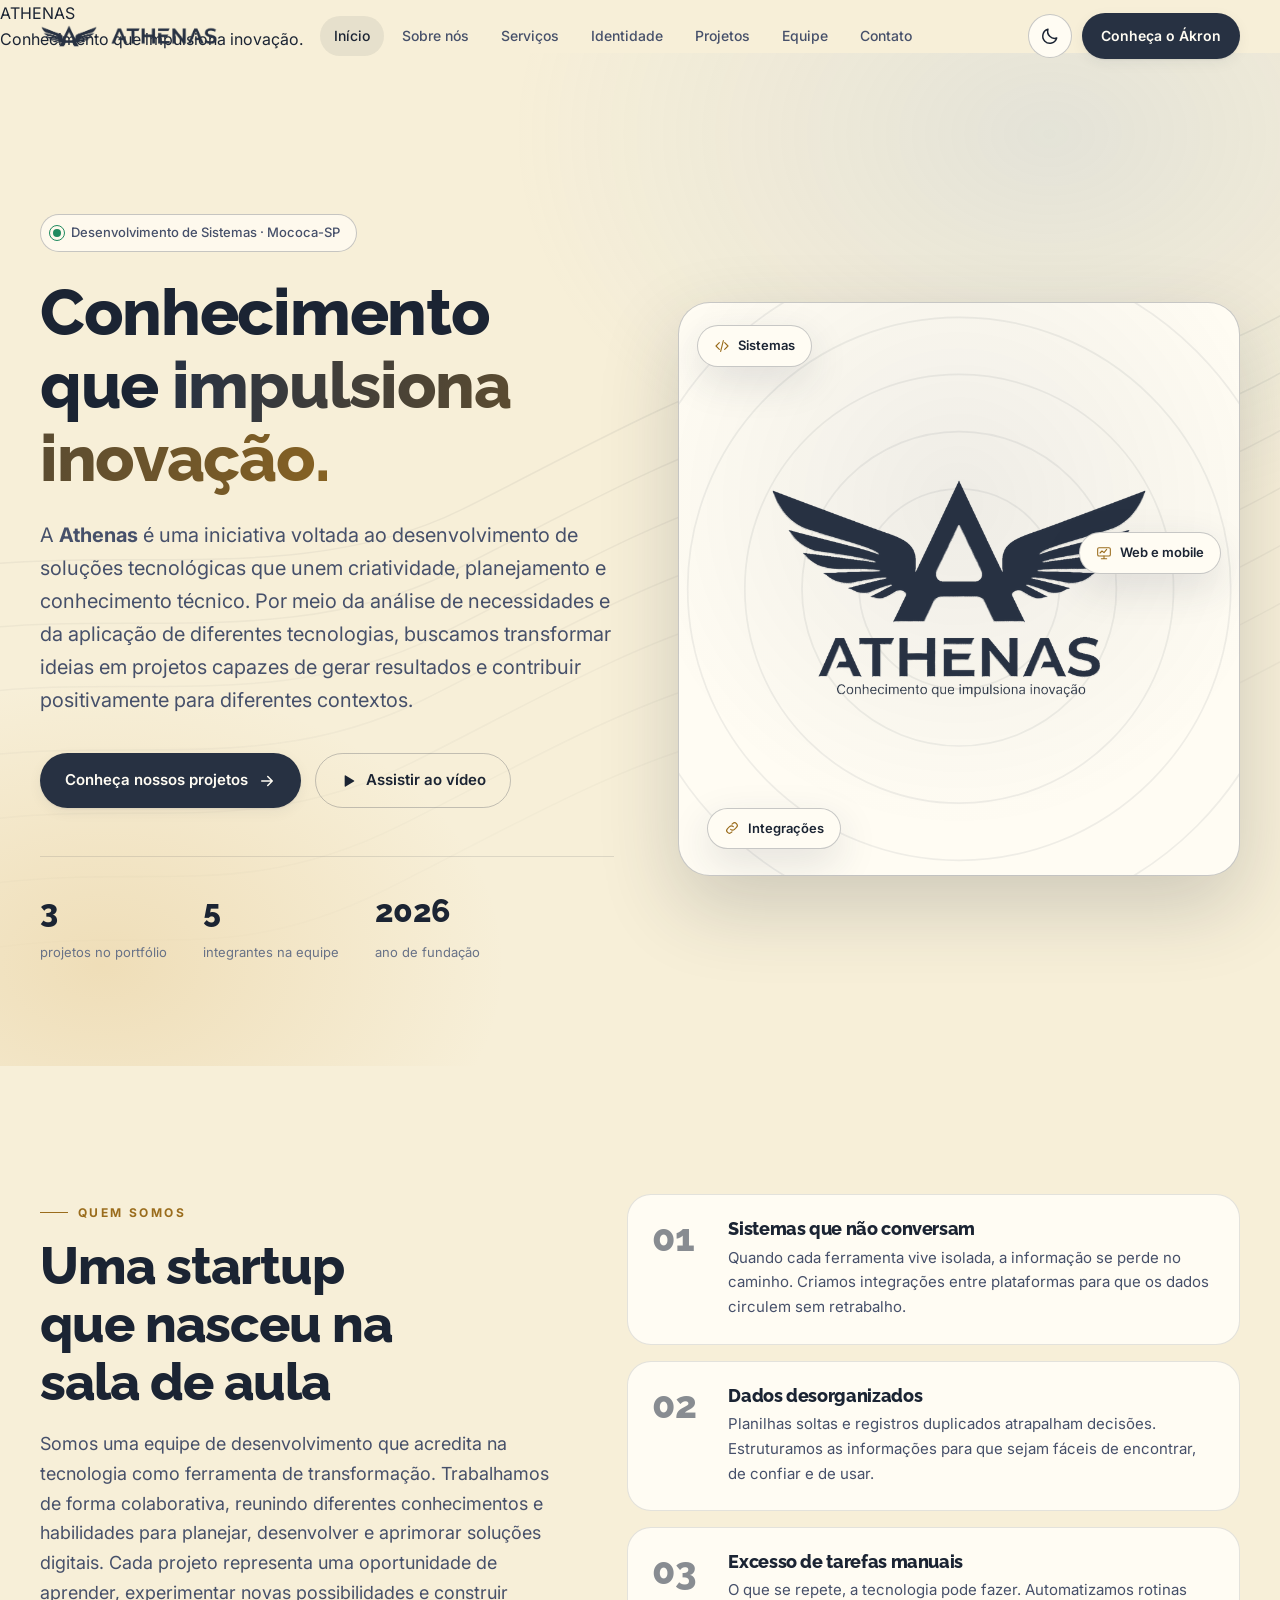
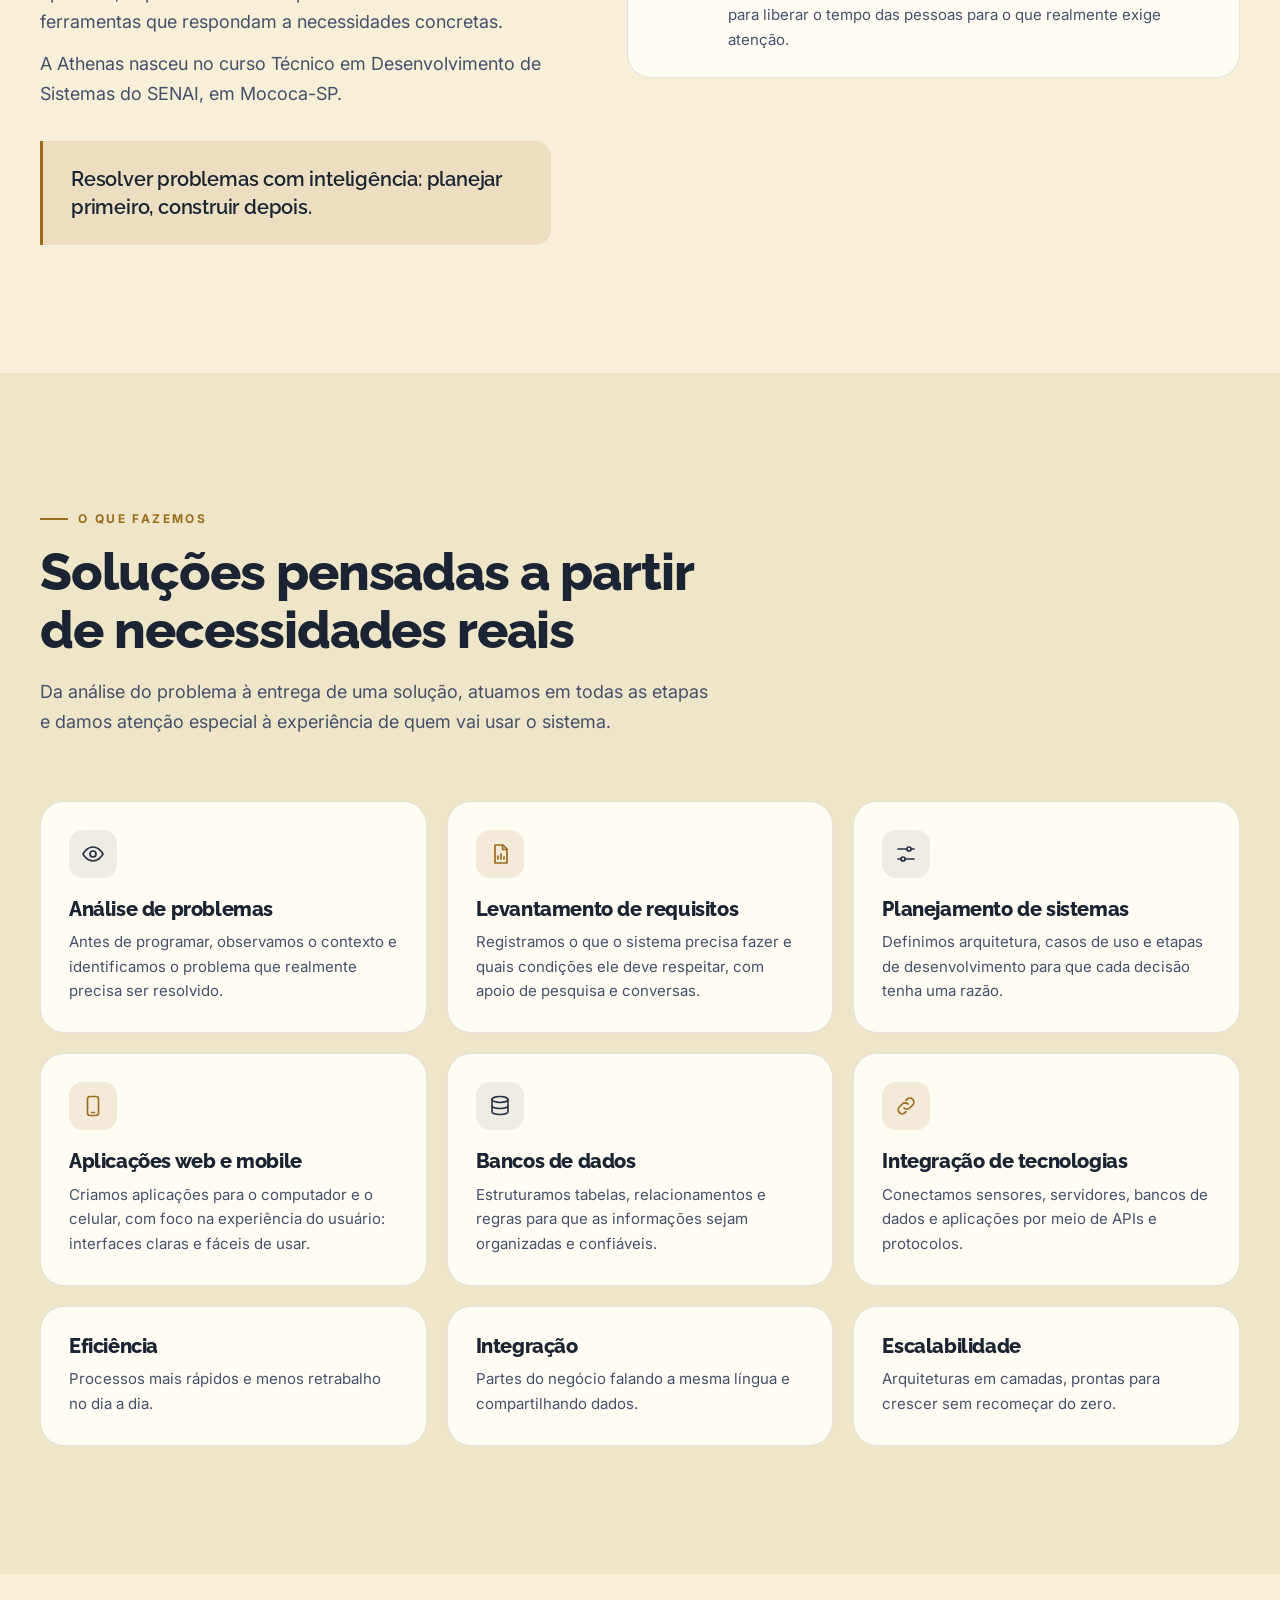
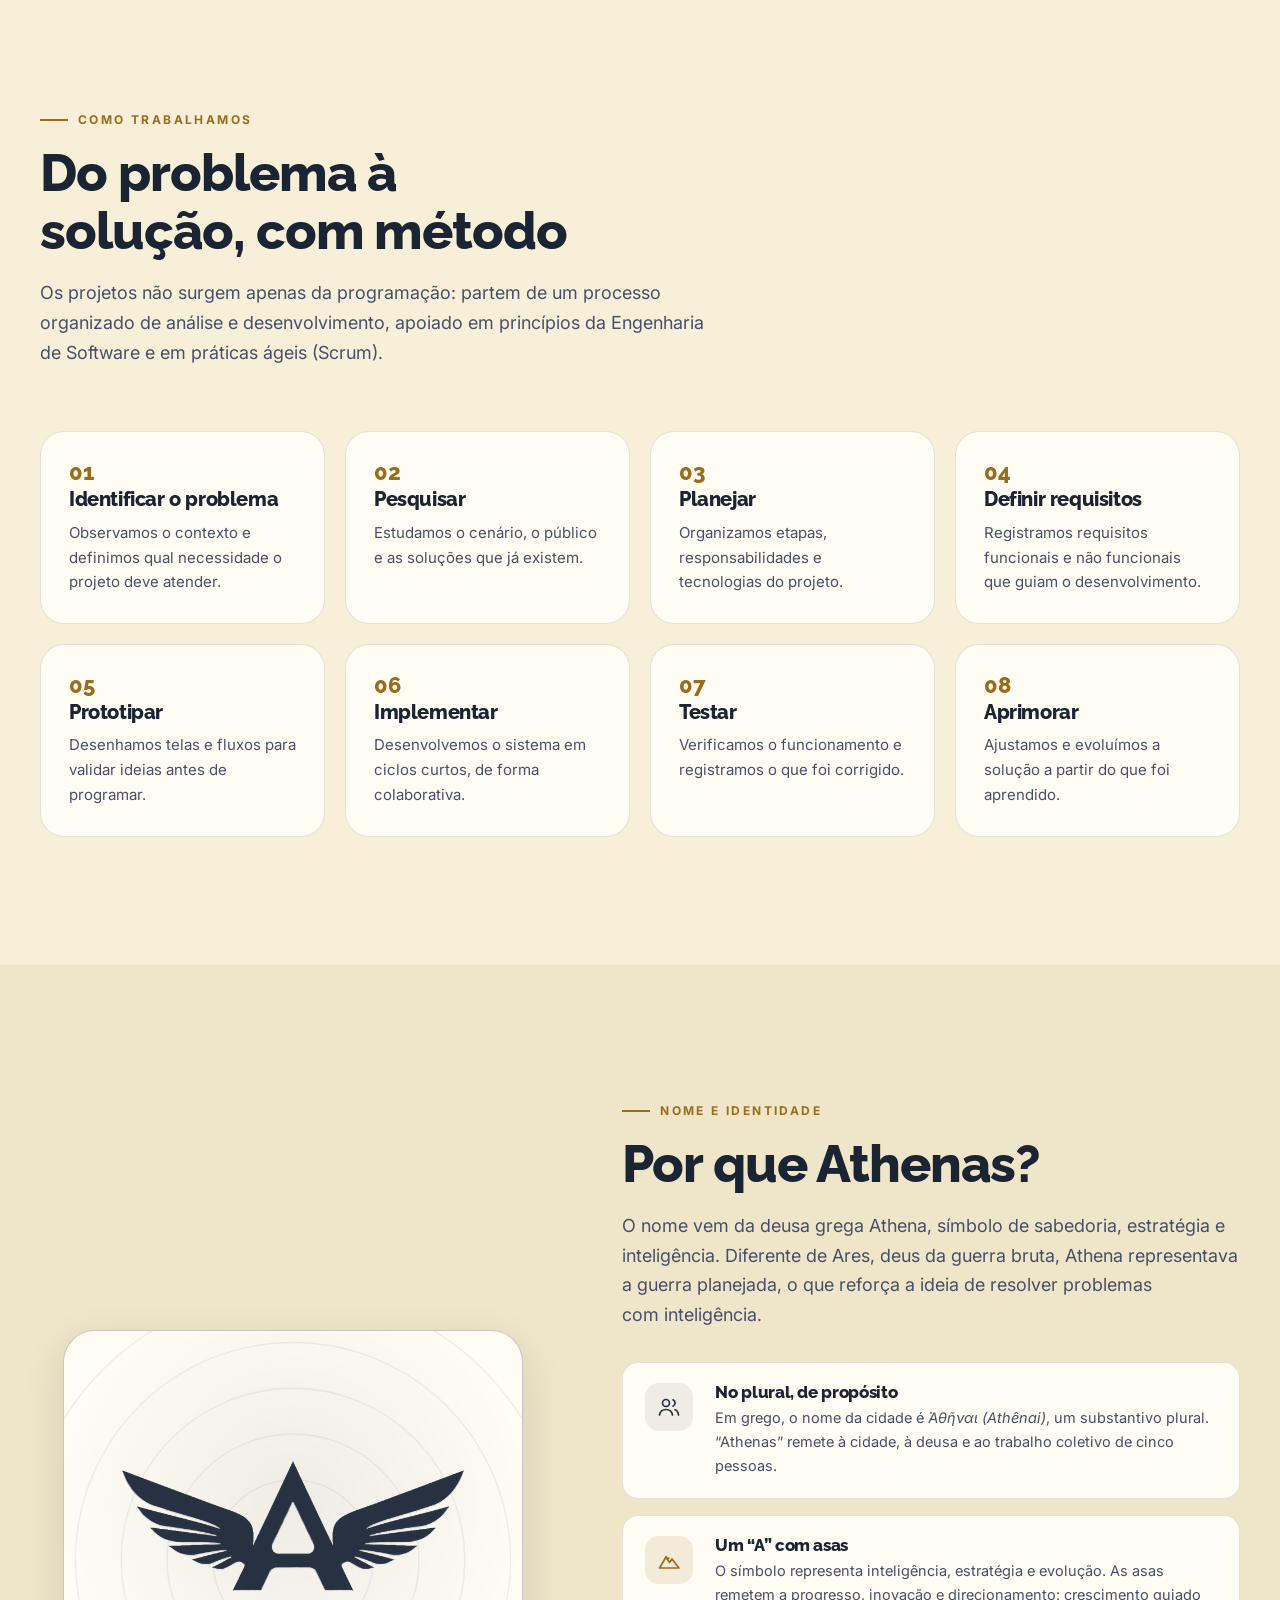
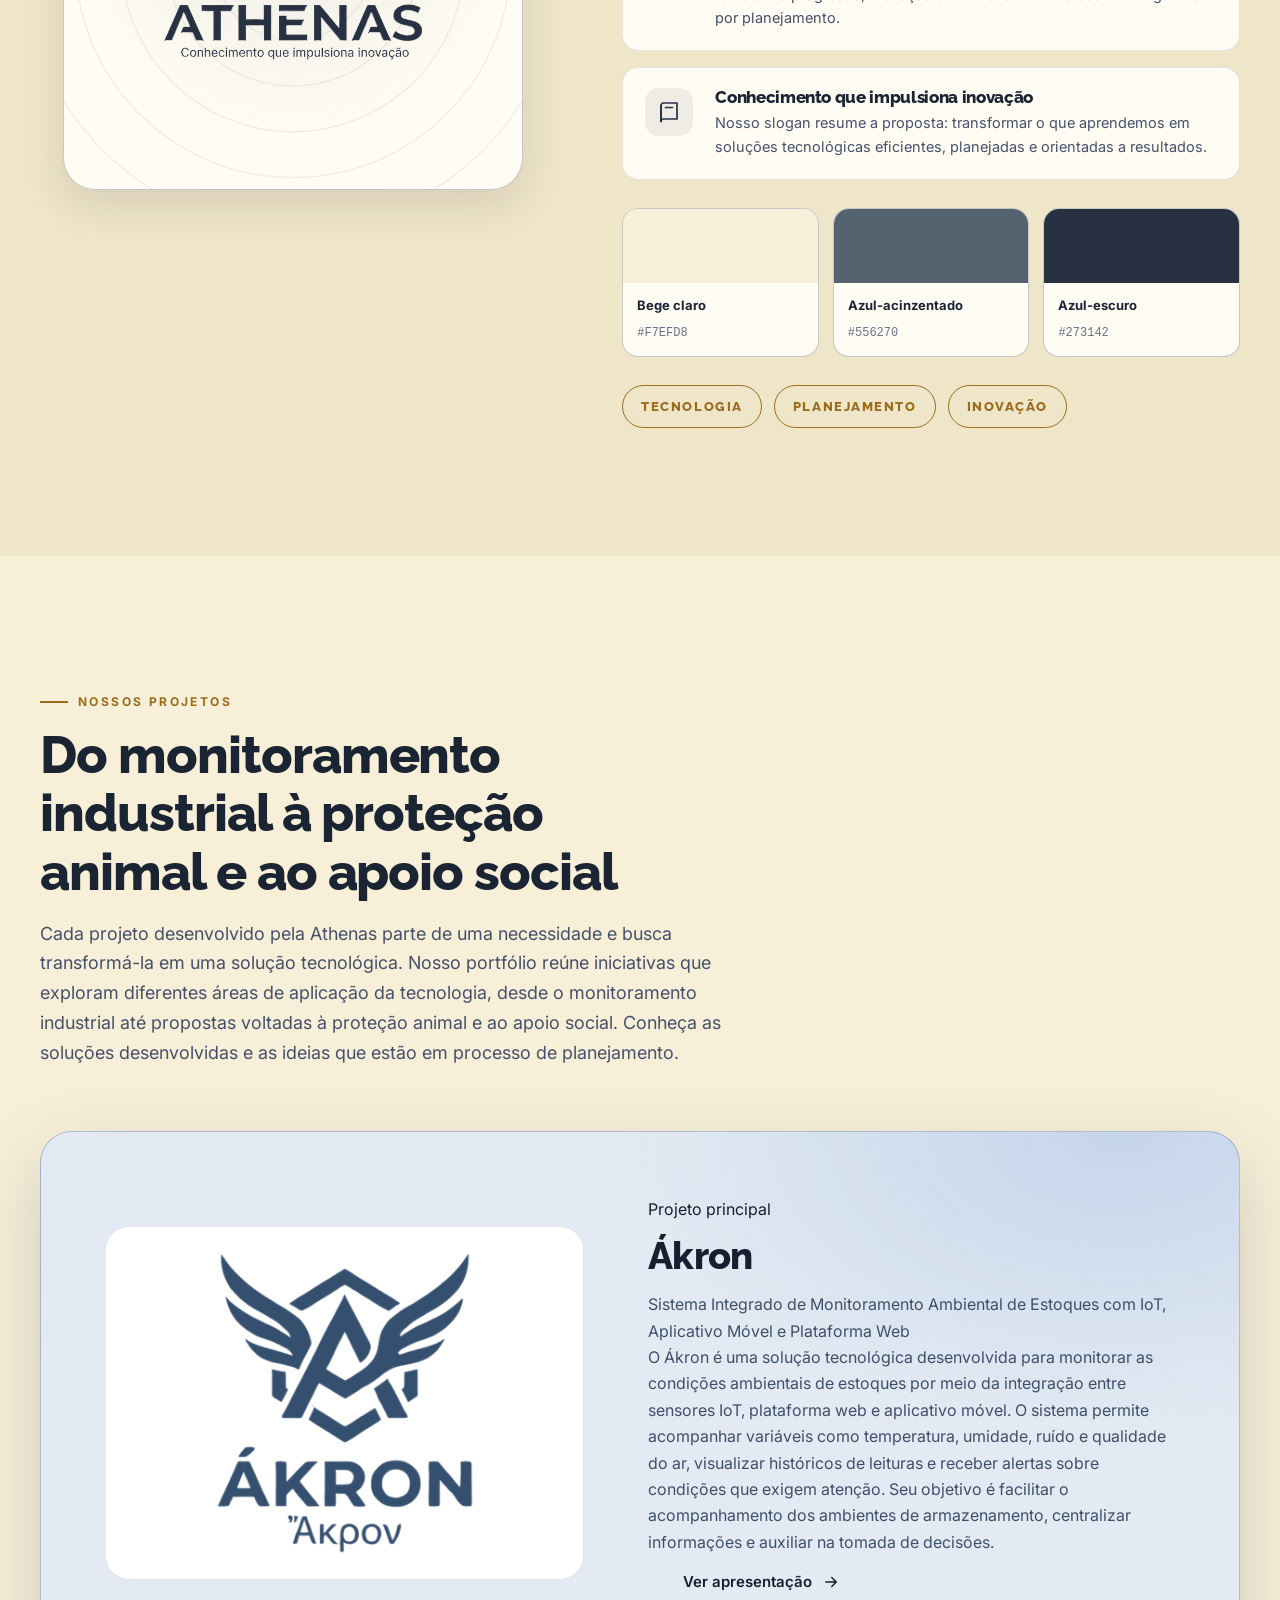
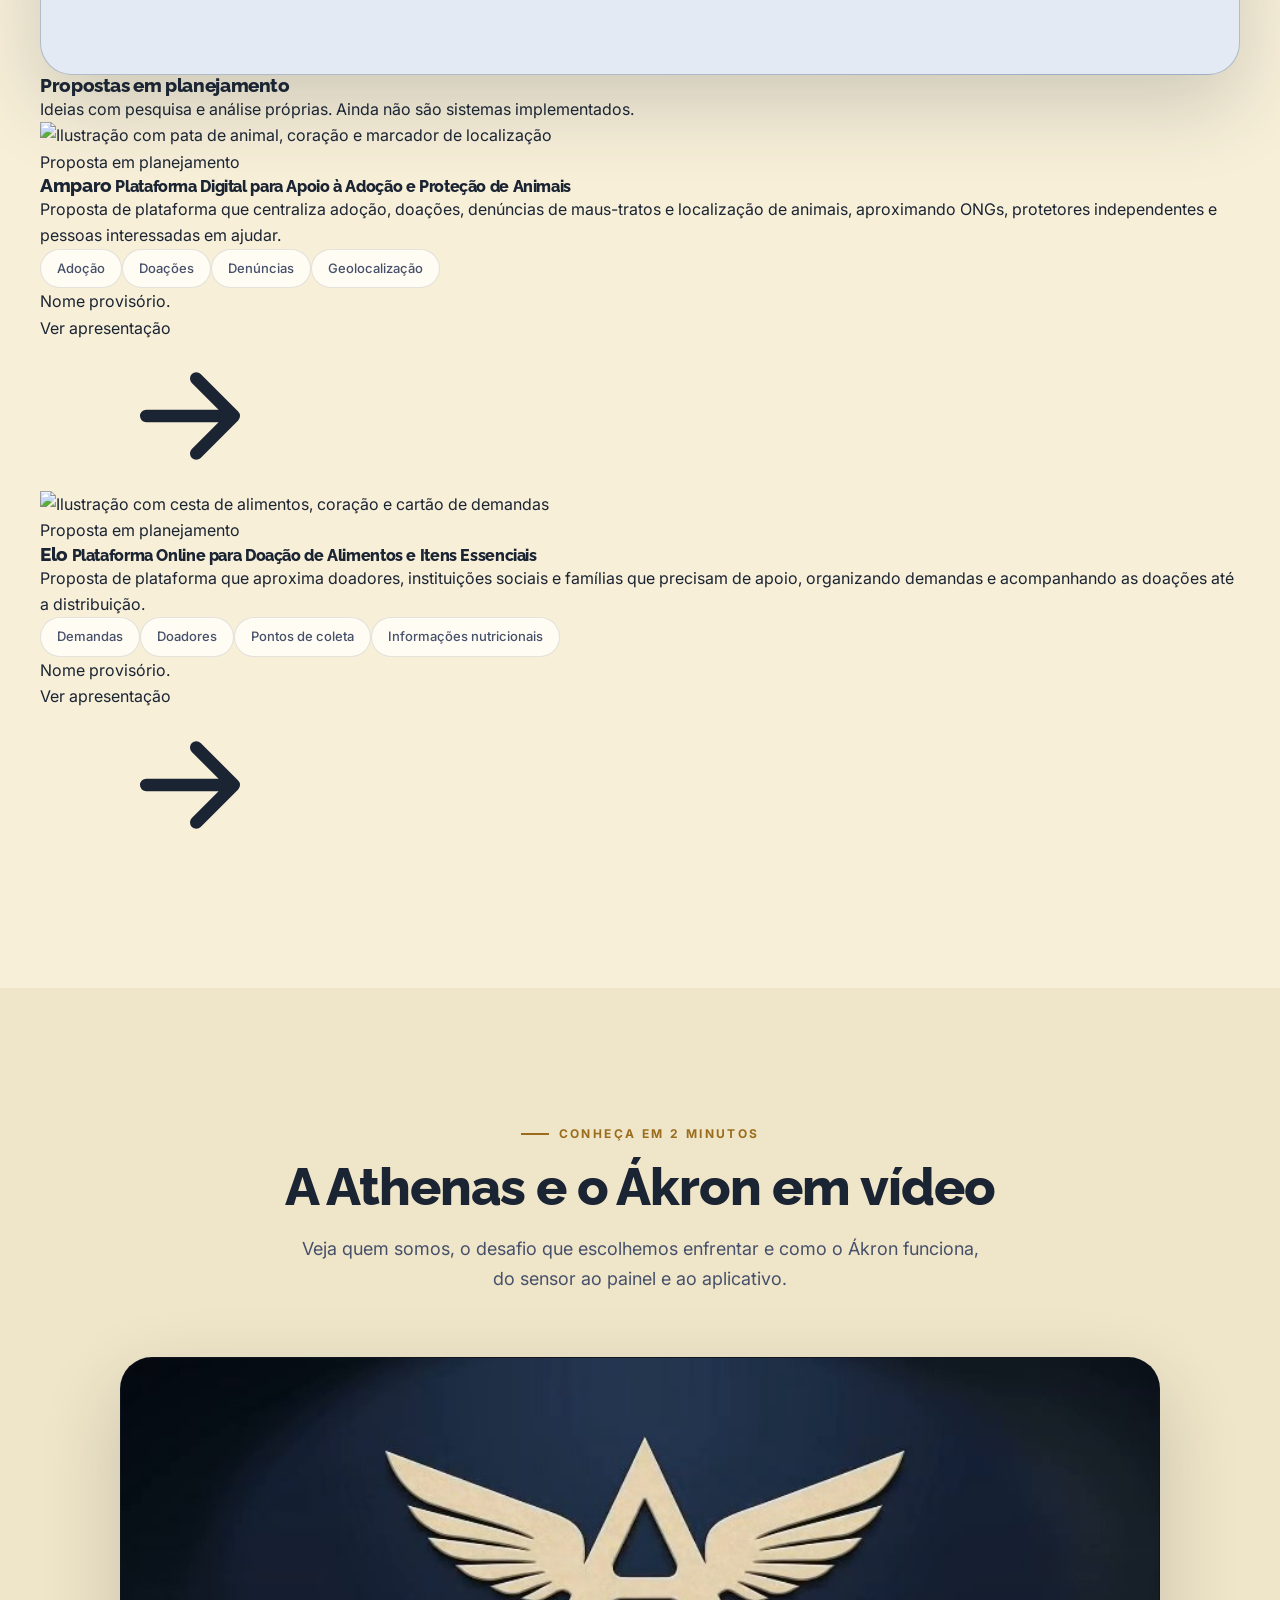
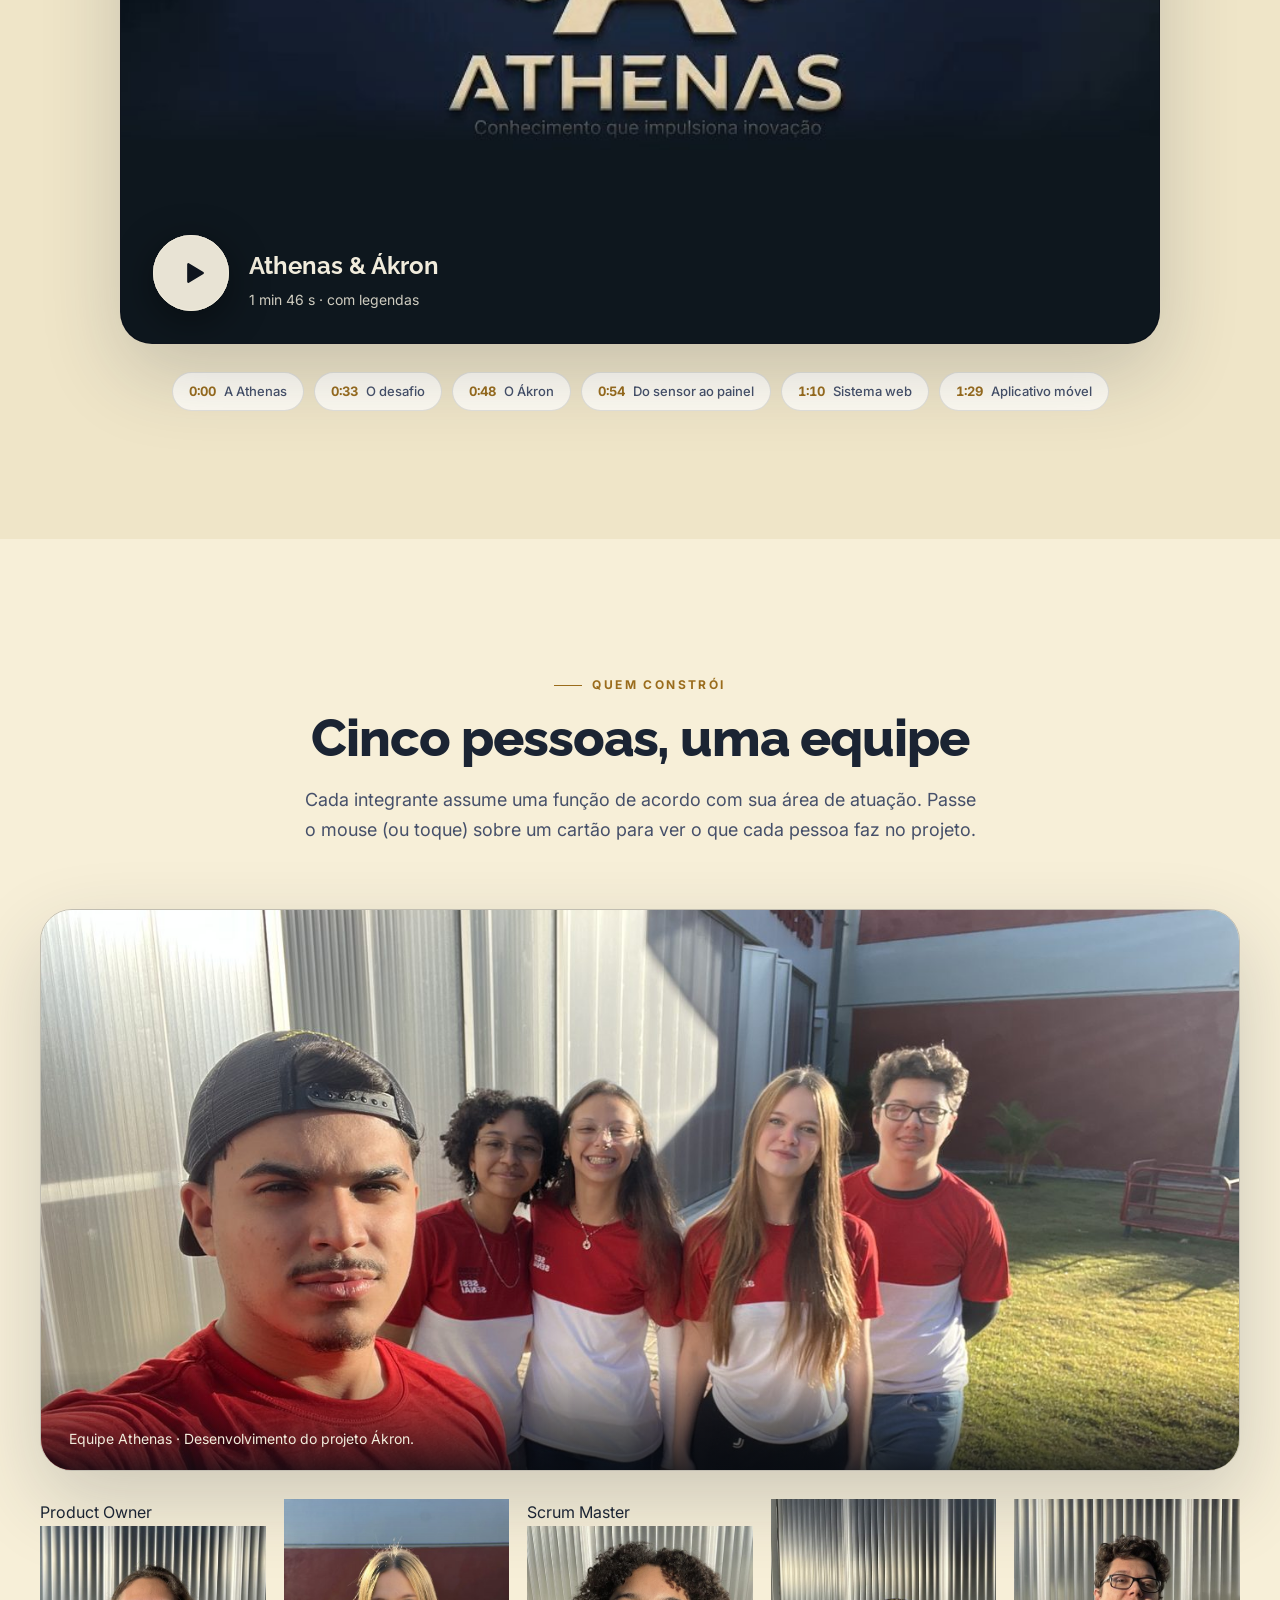
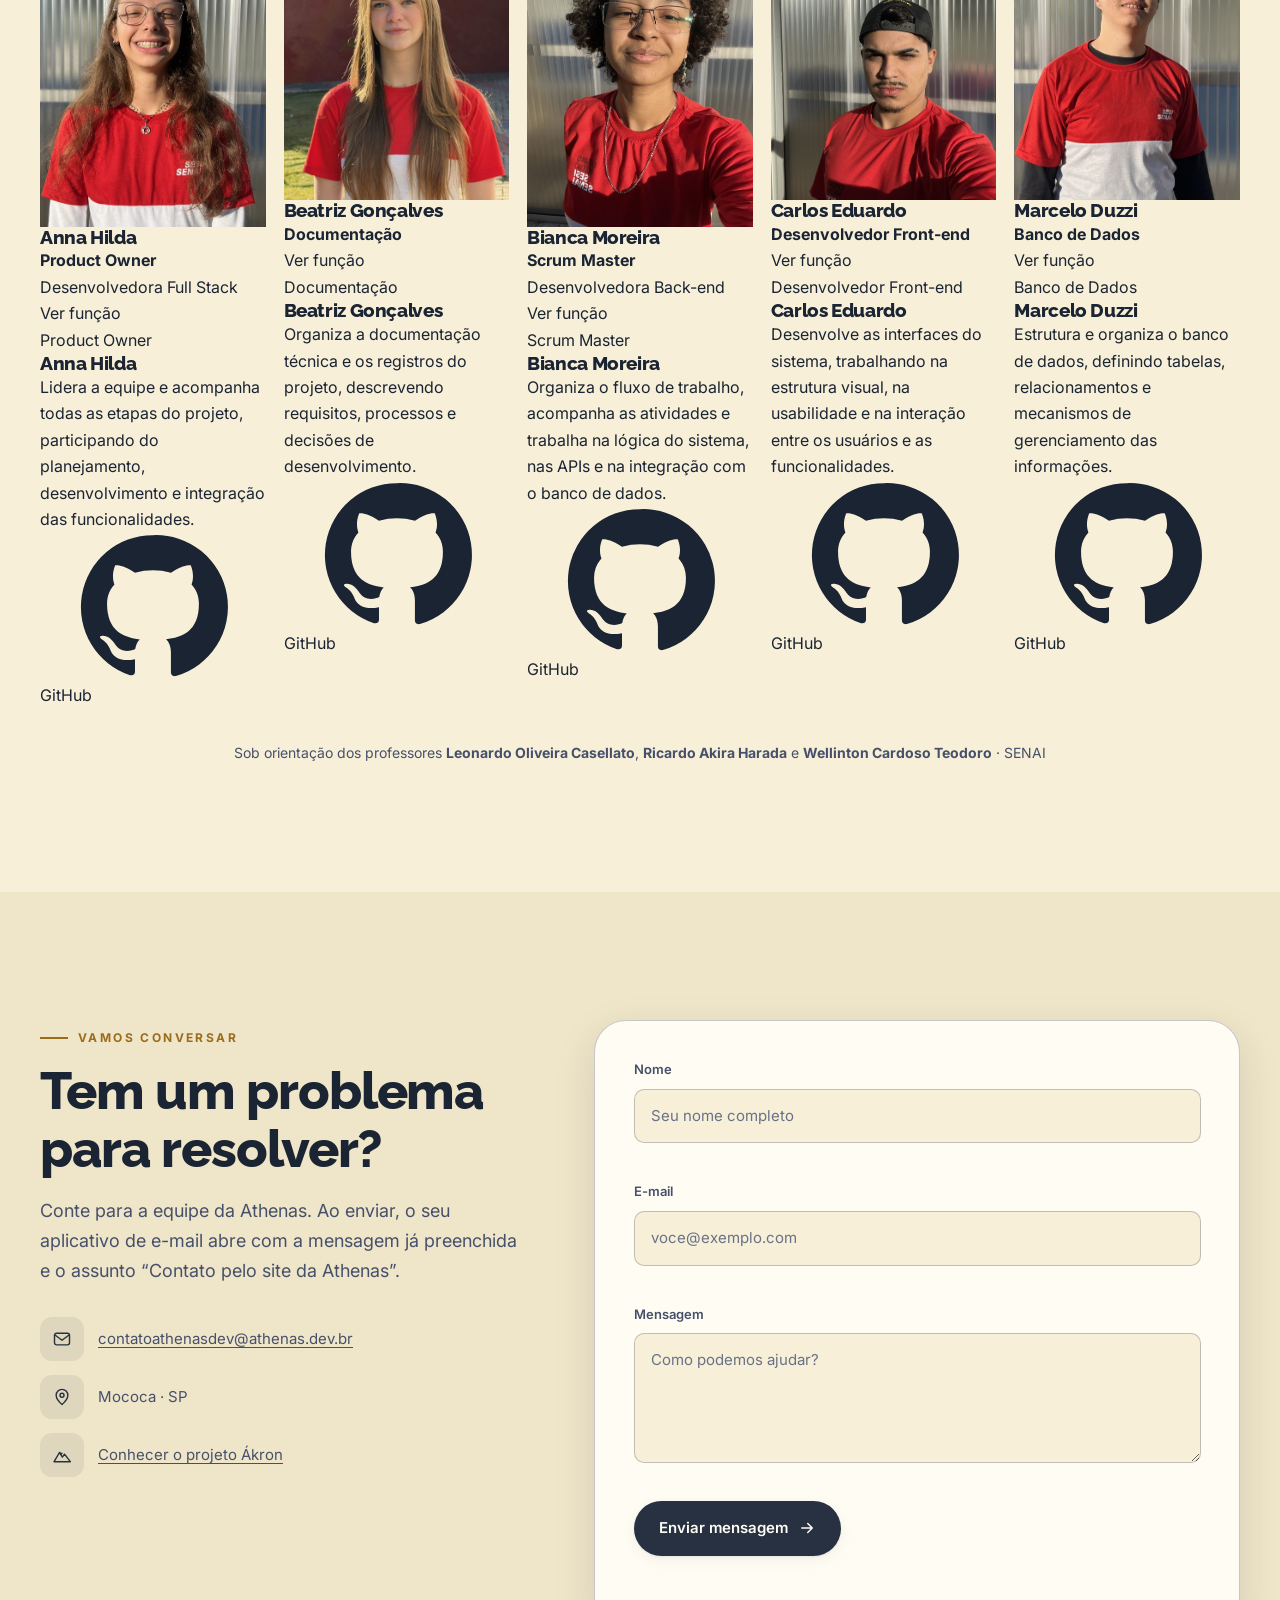
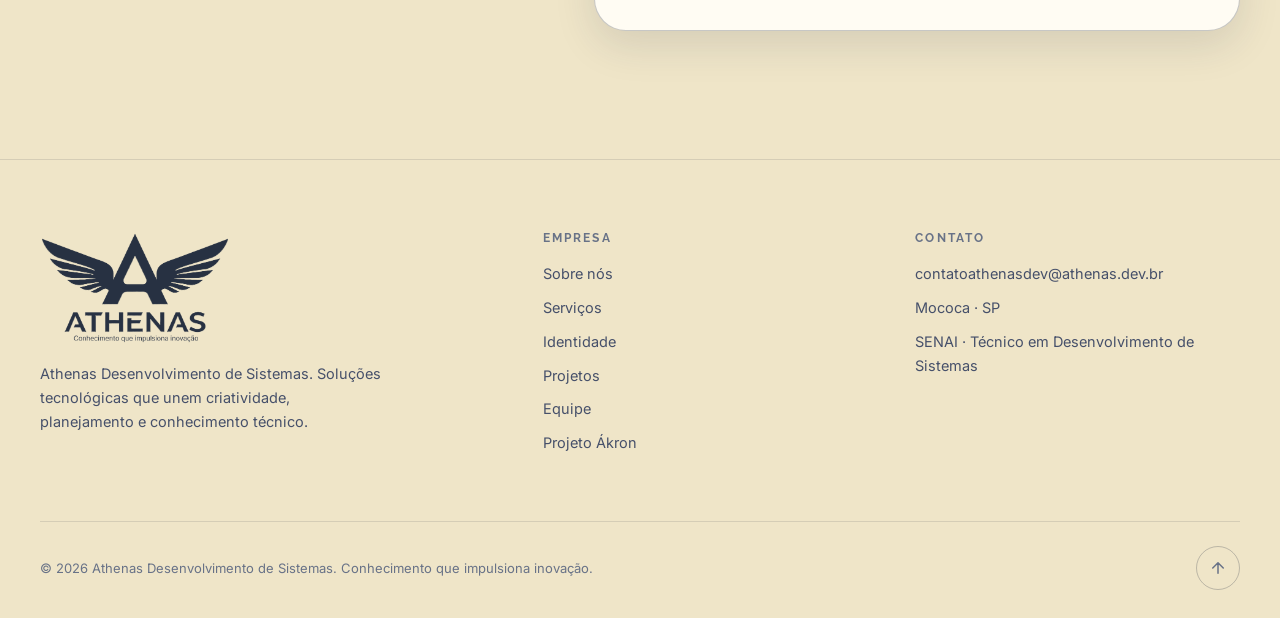
==== commit 7208a3de: "Update index.html" ====
--- a/index.html
+++ b/index.html
@@ -5,14 +5,16 @@
     <meta charset="UTF-8">
     <meta name="viewport" content="width=device-width, initial-scale=1.0">
     <title>Athenas · Desenvolvimento de Sistemas</title>
-    <meta name="description" content="Athenas Desenvolvimento de Sistemas: soluções digitais personalizadas, com sistemas, websites e integrações entre plataformas. Conhecimento que impulsiona inovação. Criadora do Ákron, nosso TCC no SENAI Mococa-SP.">
+    <meta name="description" content="Athenas Desenvolvimento de Sistemas: iniciativa de desenvolvimento de soluções tecnológicas que unem criatividade, planejamento e conhecimento técnico. Conheça o Ákron e nossas propostas de projeto. Conhecimento que impulsiona inovação.">
     <meta name="theme-color" content="#0d1522">
     <meta property="og:title" content="Athenas · Conhecimento que impulsiona inovação">
-    <meta property="og:description" content="Soluções digitais personalizadas: sistemas, websites e integrações entre plataformas.">
+    <meta property="og:description" content="Soluções tecnológicas que unem criatividade, planejamento e conhecimento técnico.">
     <meta property="og:image" content="img/icon-512.png">
     <link rel="icon" type="image/png" href="img/favicon.png">
     <link rel="apple-touch-icon" href="img/apple-touch-icon.png">
     <link rel="stylesheet" href="css/style.css">
+    <link rel="stylesheet" href="css/loading.css">
+    <link rel="stylesheet" href="css/projetos.css">
     <script>
         (function () {
             var d = document.documentElement, t = null;
@@ -20,11 +22,26 @@
             try { t = localStorage.getItem('athenas-tema'); } catch (e) { }
             if (!t) t = (window.matchMedia && matchMedia('(prefers-color-scheme: light)').matches) ? 'light' : 'dark';
             d.setAttribute('data-theme', t === 'light' ? 'light' : 'dark');
+            // tela de carregamento: só na primeira carga da sessão
+            var seen = false; try { seen = sessionStorage.getItem('athenas-intro') === '1'; } catch (e) { }
+            if (!seen) d.classList.add('has-loader');
         })();
     </script>
 </head>
 
 <body>
+    <!-- Tela de carregamento inicial -->
+    <div class="loader" id="loader" role="status" aria-live="polite" aria-label="Carregando o site da Athenas">
+        <div class="loader-stage">
+            <div class="lg-mark" aria-hidden="true">
+                <span class="lg-part lg-wing-l"></span>
+                <span class="lg-part lg-wing-r"></span>
+                <span class="lg-part lg-body"></span>
+            </div>
+            <div class="lg-word">ATHENAS</div>
+            <p class="lg-slogan">Conhecimento que impulsiona inovação.</p>
+        </div>
+    </div>
 <!-- Ícones (sprite) -->
     <svg width="0" height="0" style="position:absolute" aria-hidden="true" focusable="false">
         <defs>
@@ -75,11 +92,11 @@
 
             <nav class="nav" id="nav" aria-label="Principal">
                 <ul>
-                    <li><a href="#sobre">Sobre</a></li>
+                    <li><a href="#inicio">Início</a></li>
+                    <li><a href="#sobre">Sobre nós</a></li>
                     <li><a href="#servicos">Serviços</a></li>
                     <li><a href="#identidade">Identidade</a></li>
-                    <li><a href="#projeto">Ákron</a></li>
-                    <li><a href="#video">Vídeo</a></li>
+                    <li><a href="#projetos">Projetos</a></li>
                     <li><a href="#equipe">Equipe</a></li>
                     <li><a href="#contato">Contato</a></li>
                 </ul>
@@ -117,13 +134,13 @@
                 <div>
                     <span class="pill reveal"><span class="dot"></span> Desenvolvimento de Sistemas · Mococa-SP</span>
                     <h1 class="reveal" style="--d:.08s">Conhecimento que <em>impulsiona inovação.</em></h1>
-                    <p class="hero-lead reveal" style="--d:.16s">A <strong>Athenas</strong> cria soluções digitais personalizadas, com sistemas, websites e integrações entre plataformas, para que empresas e projetos sociais trabalhem com mais organização, menos tarefas manuais e informação confiável.</p>
+                    <p class="hero-lead reveal" style="--d:.16s">A <strong>Athenas</strong> é uma iniciativa voltada ao desenvolvimento de soluções tecnológicas que unem criatividade, planejamento e conhecimento técnico. Por meio da análise de necessidades e da aplicação de diferentes tecnologias, buscamos transformar ideias em projetos capazes de gerar resultados e contribuir positivamente para diferentes contextos.</p>
                     <div class="hero-actions reveal" style="--d:.24s">
-                        <a href="apresentacao.html" class="btn btn-primary">Conheça o Ákron <svg class="arrow"><use href="#i-arrow" /></svg></a>
+                        <a href="#projetos" class="btn btn-primary">Conheça nossos projetos <svg class="arrow"><use href="#i-arrow" /></svg></a>
                         <a href="#video" class="btn btn-ghost"><svg style="width:16px;height:16px"><use href="#i-play" /></svg> Assistir ao vídeo</a>
                     </div>
                     <div class="hero-facts reveal" style="--d:.32s">
-                        <div><strong><span data-count="3">0</span></strong><span>frentes de atuação</span></div>
+                        <div><strong><span data-count="3">0</span></strong><span>projetos no portfólio</span></div>
                         <div><strong><span data-count="5">0</span></strong><span>integrantes na equipe</span></div>
                         <div><strong><span data-count="2026">0</span></strong><span>ano de fundação</span></div>
                     </div>
@@ -136,7 +153,7 @@
                         </svg>
                         <span class="logo-mask logo-ath-full" role="img" aria-label="Logo da Athenas: um A com asas. Conhecimento que impulsiona inovação"></span>
                         <span class="tag t1"><svg><use href="#i-code" /></svg> Sistemas</span>
-                        <span class="tag t2"><svg><use href="#i-monitor" /></svg> Websites</span>
+                        <span class="tag t2"><svg><use href="#i-monitor" /></svg> Web e mobile</span>
                         <span class="tag t3"><svg><use href="#i-link" /></svg> Integrações</span>
                     </div>
                 </div>
@@ -149,7 +166,8 @@
                 <div class="reveal">
                     <span class="eyebrow">Quem somos</span>
                     <h2 class="section-title">Uma startup que nasceu na sala de aula</h2>
-                    <p class="section-lead">A Athenas foi criada pelos autores no curso Técnico em Desenvolvimento de Sistemas do SENAI, em Mococa. Nossa função é desenvolver soluções digitais sob medida e, principalmente, entender o problema antes de escrever a primeira linha de código.</p>
+                    <p class="section-lead">Somos uma equipe de desenvolvimento que acredita na tecnologia como ferramenta de transformação. Trabalhamos de forma colaborativa, reunindo diferentes conhecimentos e habilidades para planejar, desenvolver e aprimorar soluções digitais. Cada projeto representa uma oportunidade de aprender, experimentar novas possibilidades e construir ferramentas que respondam a necessidades concretas.</p>
+                    <p class="section-lead" style="margin-top:12px">A Athenas nasceu no curso Técnico em Desenvolvimento de Sistemas do SENAI, em Mococa-SP.</p>
                     <p class="problem-quote">Resolver problemas com inteligência: planejar primeiro, construir depois.</p>
                 </div>
                 <div class="problem-list">
@@ -174,25 +192,40 @@
             <div class="container">
                 <div class="section-head reveal">
                     <span class="eyebrow">O que fazemos</span>
-                    <h2 class="section-title wide">Soluções digitais pensadas para o seu contexto</h2>
-                    <p class="section-lead">Atuamos em empresas e em projetos sociais. Em todos os casos, o objetivo é o mesmo: otimizar a gestão, aumentar a produtividade e melhorar o controle das informações.</p>
+                    <h2 class="section-title wide">Soluções pensadas a partir de necessidades reais</h2>
+                    <p class="section-lead">Da análise do problema à entrega de uma solução, atuamos em todas as etapas e damos atenção especial à experiência de quem vai usar o sistema.</p>
                 </div>
 
                 <div class="grid g-3">
                     <article class="card reveal">
-                        <div class="icon-chip"><svg><use href="#i-code" /></svg></div>
-                        <h3>Sistemas personalizados</h3>
-                        <p>Aplicações desenhadas a partir da rotina de quem vai usá-las, com banco de dados bem modelado, regras de negócio claras e acesso controlado por perfil.</p>
+                        <div class="icon-chip"><svg><use href="#i-eye" /></svg></div>
+                        <h3>Análise de problemas</h3>
+                        <p>Antes de programar, observamos o contexto e identificamos o problema que realmente precisa ser resolvido.</p>
                     </article>
                     <article class="card reveal" style="--d:.08s">
-                        <div class="icon-chip gold"><svg><use href="#i-monitor" /></svg></div>
-                        <h3>Websites</h3>
-                        <p>Sites que funcionam bem no computador e no celular, com a identidade da sua marca e conteúdo organizado para ser entendido rápido.</p>
+                        <div class="icon-chip gold"><svg><use href="#i-report" /></svg></div>
+                        <h3>Levantamento de requisitos</h3>
+                        <p>Registramos o que o sistema precisa fazer e quais condições ele deve respeitar, com apoio de pesquisa e conversas.</p>
                     </article>
                     <article class="card reveal" style="--d:.16s">
-                        <div class="icon-chip"><svg><use href="#i-link" /></svg></div>
-                        <h3>Integração entre plataformas</h3>
-                        <p>Conectamos sistemas que já existem, por meio de APIs, para que a informação chegue a quem precisa sem digitação duplicada.</p>
+                        <div class="icon-chip"><svg><use href="#i-sliders" /></svg></div>
+                        <h3>Planejamento de sistemas</h3>
+                        <p>Definimos arquitetura, casos de uso e etapas de desenvolvimento para que cada decisão tenha uma razão.</p>
+                    </article>
+                    <article class="card reveal">
+                        <div class="icon-chip gold"><svg><use href="#i-phone" /></svg></div>
+                        <h3>Aplicações web e mobile</h3>
+                        <p>Criamos aplicações para o computador e o celular, com foco na experiência do usuário: interfaces claras e fáceis de usar.</p>
+                    </article>
+                    <article class="card reveal" style="--d:.08s">
+                        <div class="icon-chip"><svg><use href="#i-db" /></svg></div>
+                        <h3>Bancos de dados</h3>
+                        <p>Estruturamos tabelas, relacionamentos e regras para que as informações sejam organizadas e confiáveis.</p>
+                    </article>
+                    <article class="card reveal" style="--d:.16s">
+                        <div class="icon-chip gold"><svg><use href="#i-link" /></svg></div>
+                        <h3>Integração de tecnologias</h3>
+                        <p>Conectamos sensores, servidores, bancos de dados e aplicações por meio de APIs e protocolos.</p>
                     </article>
                 </div>
 
@@ -209,14 +242,18 @@
             <div class="container">
                 <div class="section-head reveal">
                     <span class="eyebrow">Como trabalhamos</span>
-                    <h2 class="section-title wide">Do problema à entrega, com método</h2>
-                    <p class="section-lead">Seguimos princípios da Engenharia de Software e práticas ágeis (Scrum). Cada decisão técnica pode ser rastreada até uma necessidade registrada no início do projeto.</p>
+                    <h2 class="section-title wide">Do problema à solução, com método</h2>
+                    <p class="section-lead">Os projetos não surgem apenas da programação: partem de um processo organizado de análise e desenvolvimento, apoiado em princípios da Engenharia de Software e em práticas ágeis (Scrum).</p>
                 </div>
                 <div class="method">
-                    <article class="card reveal"><h3>Entender</h3><p>Pesquisa do problema e levantamento de requisitos funcionais e não funcionais.</p></article>
-                    <article class="card reveal" style="--d:.06s"><h3>Planejar e modelar</h3><p>Casos de uso, modelagem de dados e arquitetura antes de programar.</p></article>
-                    <article class="card reveal" style="--d:.12s"><h3>Construir e testar</h3><p>Desenvolvimento em ciclos curtos, com testes que registram o que funcionou e o que foi corrigido.</p></article>
-                    <article class="card reveal" style="--d:.18s"><h3>Evoluir</h3><p>Sistemas modulares: correções e melhorias entram sem refazer toda a solução.</p></article>
+                    <article class="card reveal"><h3>Identificar o problema</h3><p>Observamos o contexto e definimos qual necessidade o projeto deve atender.</p></article>
+                    <article class="card reveal" style="--d:.06s"><h3>Pesquisar</h3><p>Estudamos o cenário, o público e as soluções que já existem.</p></article>
+                    <article class="card reveal" style="--d:.12s"><h3>Planejar</h3><p>Organizamos etapas, responsabilidades e tecnologias do projeto.</p></article>
+                    <article class="card reveal" style="--d:.18s"><h3>Definir requisitos</h3><p>Registramos requisitos funcionais e não funcionais que guiam o desenvolvimento.</p></article>
+                    <article class="card reveal"><h3>Prototipar</h3><p>Desenhamos telas e fluxos para validar ideias antes de programar.</p></article>
+                    <article class="card reveal" style="--d:.06s"><h3>Implementar</h3><p>Desenvolvemos o sistema em ciclos curtos, de forma colaborativa.</p></article>
+                    <article class="card reveal" style="--d:.12s"><h3>Testar</h3><p>Verificamos o funcionamento e registramos o que foi corrigido.</p></article>
+                    <article class="card reveal" style="--d:.18s"><h3>Aprimorar</h3><p>Ajustamos e evoluímos a solução a partir do que foi aprendido.</p></article>
                 </div>
             </div>
         </section>
@@ -260,24 +297,63 @@
             </div>
         </section>
 
-        <!-- ===================== PROJETO ÁKRON ===================== -->
-        <section id="projeto">
+        <!-- ===================== PROJETOS ===================== -->
+        <section id="projetos">
             <div class="container">
-                <div class="section-head reveal">
-                    <span class="eyebrow">Nosso primeiro projeto</span>
-                    <h2 class="section-title wide">O Ákron é o nosso TCC, criado pela Athenas</h2>
-                    <p class="section-lead">A Athenas é a empresa; o Ákron é o produto. Assim como uma empresa de tecnologia pode ter vários produtos, a Athenas poderá ter outros projetos, todos com nomes inspirados na cultura grega.</p>
-                </div>
-
-                <div class="akron-feature reveal" data-brand="akron">
+                <div class="section-head reveal projects-head">
+                    <span class="eyebrow">Nossos projetos</span>
+                    <h2 class="section-title wide">Do monitoramento industrial à proteção animal e ao apoio social</h2>
+                    <p class="section-lead">Cada projeto desenvolvido pela Athenas parte de uma necessidade e busca transformá-la em uma solução tecnológica. Nosso portfólio reúne iniciativas que exploram diferentes áreas de aplicação da tecnologia, desde o monitoramento industrial até propostas voltadas à proteção animal e ao apoio social. Conheça as soluções desenvolvidas e as ideias que estão em processo de planejamento.</p>
+                </div>
+
+                <!-- Projeto principal: Ákron -->
+                <article class="akron-feature proj-main reveal" data-brand="akron" aria-labelledby="akron-titulo">
                     <div class="logo-wrap"><span class="logo-mask logo-full" role="img" aria-label="Logo do Ákron"></span></div>
                     <div>
-                        <span class="eyebrow">Projeto de TCC · 2026</span>
-                        <h3>Sistema de monitoramento do ambiente de produção</h3>
-                        <p>Sensores IoT medem temperatura, umidade, ruído, qualidade do ar, pressão e radiação UV. Os dados chegam a um servidor, ficam guardados em banco de dados e aparecem em uma plataforma web e em um aplicativo móvel, com alertas quando algum limite é ultrapassado.</p>
-                        <div class="chips"><span class="chip">Internet das Coisas</span><span class="chip">Plataforma web</span><span class="chip">Aplicativo móvel</span><span class="chip">Alertas automáticos</span></div>
-                        <a href="apresentacao.html" class="btn btn-primary">Ver o projeto Ákron <svg class="arrow"><use href="#i-arrow" /></svg></a>
-                    </div>
+                        <div class="badge-row">
+                            <span class="badge main">Projeto principal</span>
+                        </div>
+                        <h3 id="akron-titulo">Ákron</h3>
+                        <p class="proj-sub">Sistema Integrado de Monitoramento Ambiental de Estoques com IoT, Aplicativo Móvel e Plataforma Web</p>
+                        <p>O Ákron é uma solução tecnológica desenvolvida para monitorar as condições ambientais de estoques por meio da integração entre sensores IoT, plataforma web e aplicativo móvel. O sistema permite acompanhar variáveis como temperatura, umidade, ruído e qualidade do ar, visualizar históricos de leituras e receber alertas sobre condições que exigem atenção. Seu objetivo é facilitar o acompanhamento dos ambientes de armazenamento, centralizar informações e auxiliar na tomada de decisões.</p>
+
+                        <div class="proj-actions">
+                            <a href="apresentacao.html" class="btn btn-access"><span class="live" aria-hidden="true"></span> Ver apresentação <svg class="arrow"><use href="#i-arrow" /></svg></a>
+                        </div>
+                    </div>
+                </article>
+
+                <!-- Propostas em planejamento -->
+                <div class="subhead reveal">
+                    <div>
+                        <h3>Propostas em planejamento</h3>
+                        <p>Ideias com pesquisa e análise próprias. Ainda não são sistemas implementados.</p>
+                    </div>
+                </div>
+
+                <div class="prop-grid">
+                    <article class="prop prop-amparo reveal">
+                        <div class="prop-art"><img src="img/projetos/protecao-animal.svg" alt="Ilustração com pata de animal, coração e marcador de localização" loading="lazy"></div>
+                        <div class="prop-body">
+                            <span class="badge plan" style="align-self:flex-start">Proposta em planejamento</span>
+                            <h3>Amparo <small>Plataforma Digital para Apoio à Adoção e Proteção de Animais</small></h3>
+                            <p>Proposta de plataforma que centraliza adoção, doações, denúncias de maus-tratos e localização de animais, aproximando ONGs, protetores independentes e pessoas interessadas em ajudar.</p>
+                            <div class="chips"><span class="chip">Adoção</span><span class="chip">Doações</span><span class="chip">Denúncias</span><span class="chip">Geolocalização</span></div>
+                            <p class="name-note">Nome provisório.</p>
+                            <a href="projetos/protecao-animal.html" class="prop-link">Ver apresentação <svg><use href="#i-arrow" /></svg></a>
+                        </div>
+                    </article>
+                    <article class="prop prop-elo reveal" style="--d:.1s">
+                        <div class="prop-art"><img src="img/projetos/doacao-alimentos.svg" alt="Ilustração com cesta de alimentos, coração e cartão de demandas" loading="lazy"></div>
+                        <div class="prop-body">
+                            <span class="badge plan" style="align-self:flex-start">Proposta em planejamento</span>
+                            <h3>Elo <small>Plataforma Online para Doação de Alimentos e Itens Essenciais</small></h3>
+                            <p>Proposta de plataforma que aproxima doadores, instituições sociais e famílias que precisam de apoio, organizando demandas e acompanhando as doações até a distribuição.</p>
+                            <div class="chips"><span class="chip">Demandas</span><span class="chip">Doadores</span><span class="chip">Pontos de coleta</span><span class="chip">Informações nutricionais</span></div>
+                            <p class="name-note">Nome provisório.</p>
+                            <a href="projetos/doacao-alimentos.html" class="prop-link">Ver apresentação <svg><use href="#i-arrow" /></svg></a>
+                        </div>
+                    </article>
                 </div>
             </div>
         </section>
@@ -292,7 +368,7 @@
                 </div>
 
                 <div class="video-frame reveal" id="videoFrame">
-                    <video id="video" preload="metadata" controls playsinline poster="media/poster.jpg">
+                    <video id="videoPlayer" preload="metadata" controls playsinline poster="media/poster.jpg">
                         <source src="media/apresentacao-akron.mp4" type="video/mp4">
                         Seu navegador não suporta vídeo HTML5. <a href="media/apresentacao-akron.mp4">Baixe o vídeo</a>.
                     </video>
@@ -322,39 +398,73 @@
                 <div class="section-head center reveal">
                     <span class="eyebrow">Quem constrói</span>
                     <h2 class="section-title wide">Cinco pessoas, uma equipe</h2>
-                    <p class="section-lead">Cada integrante assume uma função de acordo com sua área de atuação, o que organiza o trabalho e garante que planejamento, programação, documentação e gestão avancem juntos.</p>
+                    <p class="section-lead">Cada integrante assume uma função de acordo com sua área de atuação. Passe o mouse (ou toque) sobre um cartão para ver o que cada pessoa faz no projeto.</p>
                 </div>
 
                 <figure class="group-photo reveal">
-                    <img src="img/equipe/grupo.jpg" alt="Foto da equipe Athenas: Carlos Eduardo, Bianca Moreira, Anna Hilda, Beatriz Gonçalves e Marcelo Duzzi" loading="lazy">
-                    <figcaption>Da esquerda para a direita: Carlos Eduardo, Bianca Moreira, Anna Hilda, Beatriz Gonçalves e Marcelo Duzzi.</figcaption>
+                    <img src="img/equipe/grupo.jpg" alt="Foto da equipe Athenas" loading="lazy">
+                    <figcaption>Equipe Athenas · Desenvolvimento do projeto Ákron.</figcaption>
                 </figure>
 
-                <div class="team">
-                    <article class="member reveal">
-                        <div class="ph"><img src="img/equipe/annah.jpg" alt="Anna Hilda Castelani Frezarini" loading="lazy"></div>
-                        <div class="info"><h3>Anna Hilda</h3><p class="role"><b>Product Owner</b> · Desenvolvedora Full Stack</p>
-                            <a href="https://github.com/Nananilda" target="_blank" rel="noopener"><svg><use href="#i-gh" /></svg> GitHub</a></div>
-                    </article>
-                    <article class="member reveal" style="--d:.06s">
-                        <div class="ph"><img src="img/equipe/bianca.jpg" alt="Bianca Moreira de Oliveira" loading="lazy"></div>
-                        <div class="info"><h3>Bianca Moreira</h3><p class="role"><b>Scrum Master</b> · Desenvolvedora Back-end</p>
-                            <a href="https://github.com/bywoliveira" target="_blank" rel="noopener"><svg><use href="#i-gh" /></svg> GitHub</a></div>
-                    </article>
-                    <article class="member reveal" style="--d:.12s">
-                        <div class="ph"><img src="img/equipe/carlos.jpg" alt="Carlos Eduardo Martins da Costa" loading="lazy"></div>
-                        <div class="info"><h3>Carlos Eduardo</h3><p class="role"><b>Desenvolvedor Front-end</b></p>
-                            <a href="https://github.com/Carlos-Eduardo-Costa" target="_blank" rel="noopener"><svg><use href="#i-gh" /></svg> GitHub</a></div>
-                    </article>
-                    <article class="member reveal" style="--d:.18s">
-                        <div class="ph"><img src="img/equipe/marcelo.jpg" alt="Marcelo Duzzi Santonio" loading="lazy"></div>
-                        <div class="info"><h3>Marcelo Duzzi</h3><p class="role"><b>Banco de Dados</b></p>
-                            <a href="https://github.com/Mar3l00" target="_blank" rel="noopener"><svg><use href="#i-gh" /></svg> GitHub</a></div>
-                    </article>
-                    <article class="member reveal" style="--d:.24s">
-                        <div class="ph"><img src="img/equipe/beatriz.jpg" alt="Beatriz Gonçalves Lense Campos" loading="lazy"></div>
-                        <div class="info"><h3>Beatriz Gonçalves</h3><p class="role"><b>Documentação</b></p>
-                            <a href="https://github.com/biagoncalvezx" target="_blank" rel="noopener"><svg><use href="#i-gh" /></svg> GitHub</a></div>
+                <div class="team flipteam"><article class="fcard featured-owner reveal" tabindex="0" role="group" aria-label="Anna Hilda, Product Owner. Cartão giratório: passe o mouse, toque ou pressione Enter para ver a função.">
+                        <div class="fcard-inner">
+                            <div class="fcard-face fcard-front">
+                                <div class="ph"><span class="team-ribbon">Product Owner</span><img src="img/equipe/annah.jpg" alt="Anna Hilda Castelani Frezarini" loading="lazy"></div>
+                                <div class="info"><h3>Anna Hilda</h3><p class="role"><b>Product Owner</b><br>Desenvolvedora Full Stack</p><span class="hint">Ver função</span></div>
+                            </div>
+                            <div class="fcard-face fcard-back">
+                                <div><span class="back-role">Product Owner</span><h3>Anna Hilda</h3><p>Lidera a equipe e acompanha todas as etapas do projeto, participando do planejamento, desenvolvimento e integração das funcionalidades.</p></div>
+                                <a href="https://github.com/Nananilda" target="_blank" rel="noopener" aria-label="GitHub de Anna Hilda (abre em nova aba)"><svg><use href="#i-gh" /></svg> GitHub</a>
+                            </div>
+                        </div>
+                    </article>
+<article class="fcard reveal" style="--d:.24s" tabindex="0" role="group" aria-label="Beatriz Gonçalves, Documentação. Cartão giratório: passe o mouse, toque ou pressione Enter para ver a função.">
+                        <div class="fcard-inner">
+                            <div class="fcard-face fcard-front">
+                                <div class="ph"><img src="img/equipe/beatriz.jpg" alt="Beatriz Gonçalves Lense Campos" loading="lazy"></div>
+                                <div class="info"><h3>Beatriz Gonçalves</h3><p class="role"><b>Documentação</b></p><span class="hint">Ver função</span></div>
+                            </div>
+                            <div class="fcard-face fcard-back">
+                                <div><span class="back-role">Documentação</span><h3>Beatriz Gonçalves</h3><p>Organiza a documentação técnica e os registros do projeto, descrevendo requisitos, processos e decisões de desenvolvimento.</p></div>
+                                <a href="https://github.com/biagoncalvezx" target="_blank" rel="noopener" aria-label="GitHub de Beatriz Gonçalves (abre em nova aba)"><svg><use href="#i-gh" /></svg> GitHub</a>
+                            </div>
+                        </div>
+                    </article>
+<article class="fcard reveal" style="--d:.06s" tabindex="0" role="group" aria-label="Bianca Moreira, Scrum Master. Cartão giratório: passe o mouse, toque ou pressione Enter para ver a função.">
+                        <div class="fcard-inner">
+                            <div class="fcard-face fcard-front">
+                                <div class="ph"><span class="team-ribbon">Scrum Master</span><img src="img/equipe/bianca.jpg" alt="Bianca Moreira de Oliveira" loading="lazy"></div>
+                                <div class="info"><h3>Bianca Moreira</h3><p class="role"><b>Scrum Master</b><br>Desenvolvedora Back-end</p><span class="hint">Ver função</span></div>
+                            </div>
+                            <div class="fcard-face fcard-back">
+                                <div><span class="back-role">Scrum Master</span><h3>Bianca Moreira</h3><p>Organiza o fluxo de trabalho, acompanha as atividades e trabalha na lógica do sistema, nas APIs e na integração com o banco de dados.</p></div>
+                                <a href="https://github.com/bywoliveira" target="_blank" rel="noopener" aria-label="GitHub de Bianca Moreira (abre em nova aba)"><svg><use href="#i-gh" /></svg> GitHub</a>
+                            </div>
+                        </div>
+                    </article>
+<article class="fcard reveal" style="--d:.12s" tabindex="0" role="group" aria-label="Carlos Eduardo, Desenvolvedor Front-end. Cartão giratório: passe o mouse, toque ou pressione Enter para ver a função.">
+                        <div class="fcard-inner">
+                            <div class="fcard-face fcard-front">
+                                <div class="ph"><img src="img/equipe/carlos.jpg" alt="Carlos Eduardo Martins da Costa" loading="lazy"></div>
+                                <div class="info"><h3>Carlos Eduardo</h3><p class="role"><b>Desenvolvedor Front-end</b></p><span class="hint">Ver função</span></div>
+                            </div>
+                            <div class="fcard-face fcard-back">
+                                <div><span class="back-role">Desenvolvedor Front-end</span><h3>Carlos Eduardo</h3><p>Desenvolve as interfaces do sistema, trabalhando na estrutura visual, na usabilidade e na interação entre os usuários e as funcionalidades.</p></div>
+                                <a href="https://github.com/Carlos-Eduardo-Costa" target="_blank" rel="noopener" aria-label="GitHub de Carlos Eduardo (abre em nova aba)"><svg><use href="#i-gh" /></svg> GitHub</a>
+                            </div>
+                        </div>
+                    </article>
+<article class="fcard reveal" style="--d:.18s" tabindex="0" role="group" aria-label="Marcelo Duzzi, Banco de Dados. Cartão giratório: passe o mouse, toque ou pressione Enter para ver a função.">
+                        <div class="fcard-inner">
+                            <div class="fcard-face fcard-front">
+                                <div class="ph"><img src="img/equipe/marcelo.jpg" alt="Marcelo Duzzi Santonio" loading="lazy"></div>
+                                <div class="info"><h3>Marcelo Duzzi</h3><p class="role"><b>Banco de Dados</b></p><span class="hint">Ver função</span></div>
+                            </div>
+                            <div class="fcard-face fcard-back">
+                                <div><span class="back-role">Banco de Dados</span><h3>Marcelo Duzzi</h3><p>Estrutura e organiza o banco de dados, definindo tabelas, relacionamentos e mecanismos de gerenciamento das informações.</p></div>
+                                <a href="https://github.com/Mar3l00" target="_blank" rel="noopener" aria-label="GitHub de Marcelo Duzzi (abre em nova aba)"><svg><use href="#i-gh" /></svg> GitHub</a>
+                            </div>
+                        </div>
                     </article>
                 </div>
 
@@ -368,9 +478,9 @@
                 <div class="reveal">
                     <span class="eyebrow">Vamos conversar</span>
                     <h2 class="section-title">Tem um problema para resolver?</h2>
-                    <p class="section-lead">Conte para a equipe da Athenas. Ao enviar, o seu aplicativo de e-mail abre com o texto já preenchido.</p>
+                    <p class="section-lead">Conte para a equipe da Athenas. Ao enviar, o seu aplicativo de e-mail abre com a mensagem já preenchida e o assunto “Contato pelo site da Athenas”.</p>
                     <div class="contact-lines">
-                        <div class="cline"><span class="icon-chip"><svg><use href="#i-mail" /></svg></span> contato@athenas.com</div>
+                        <div class="cline"><span class="icon-chip"><svg><use href="#i-mail" /></svg></span> <a href="mailto:contatoathenasdev@athenas.dev.br?subject=Contato%20pelo%20site%20da%20Athenas" data-mail-link style="text-decoration:underline;text-underline-offset:3px">contatoathenasdev@athenas.dev.br</a></div>
                         <div class="cline"><span class="icon-chip"><svg><use href="#i-pin" /></svg></span> Mococa · SP</div>
                         <div class="cline"><span class="icon-chip"><svg><use href="#i-peak" /></svg></span> <a href="apresentacao.html" style="text-decoration:underline;text-underline-offset:3px">Conhecer o projeto Ákron</a></div>
                     </div>
@@ -391,14 +501,15 @@
         <div class="container footer-grid">
             <div class="footer-brand">
                 <span class="logo-mask logo-ath-full" role="img" aria-label="Logo da Athenas"></span>
-                <p>Athenas Desenvolvimento de Sistemas. Soluções digitais personalizadas, com sistemas, websites e integrações entre plataformas.</p>
+                <p>Athenas Desenvolvimento de Sistemas. Soluções tecnológicas que unem criatividade, planejamento e conhecimento técnico.</p>
             </div>
             <div>
                 <h4>Empresa</h4>
                 <ul>
-                    <li><a href="#sobre">Sobre</a></li>
+                    <li><a href="#sobre">Sobre nós</a></li>
                     <li><a href="#servicos">Serviços</a></li>
                     <li><a href="#identidade">Identidade</a></li>
+                    <li><a href="#projetos">Projetos</a></li>
                     <li><a href="#equipe">Equipe</a></li>
                     <li><a href="apresentacao.html">Projeto Ákron</a></li>
                 </ul>
@@ -406,7 +517,7 @@
             <div>
                 <h4>Contato</h4>
                 <ul>
-                    <li>contato@athenas.com</li>
+                    <li><a href="mailto:contatoathenasdev@athenas.dev.br?subject=Contato%20pelo%20site%20da%20Athenas" data-mail-link>contatoathenasdev@athenas.dev.br</a></li>
                     <li>Mococa · SP</li>
                     <li>SENAI · Técnico em Desenvolvimento de Sistemas</li>
                 </ul>
@@ -418,7 +529,10 @@
         </div>
     </footer>
 
+    <script src="js/config.js"></script>
+    <script src="js/loading.js"></script>
     <script src="js/main.js"></script>
+    <script src="js/projetos.js"></script>
 </body>
 
 </html>
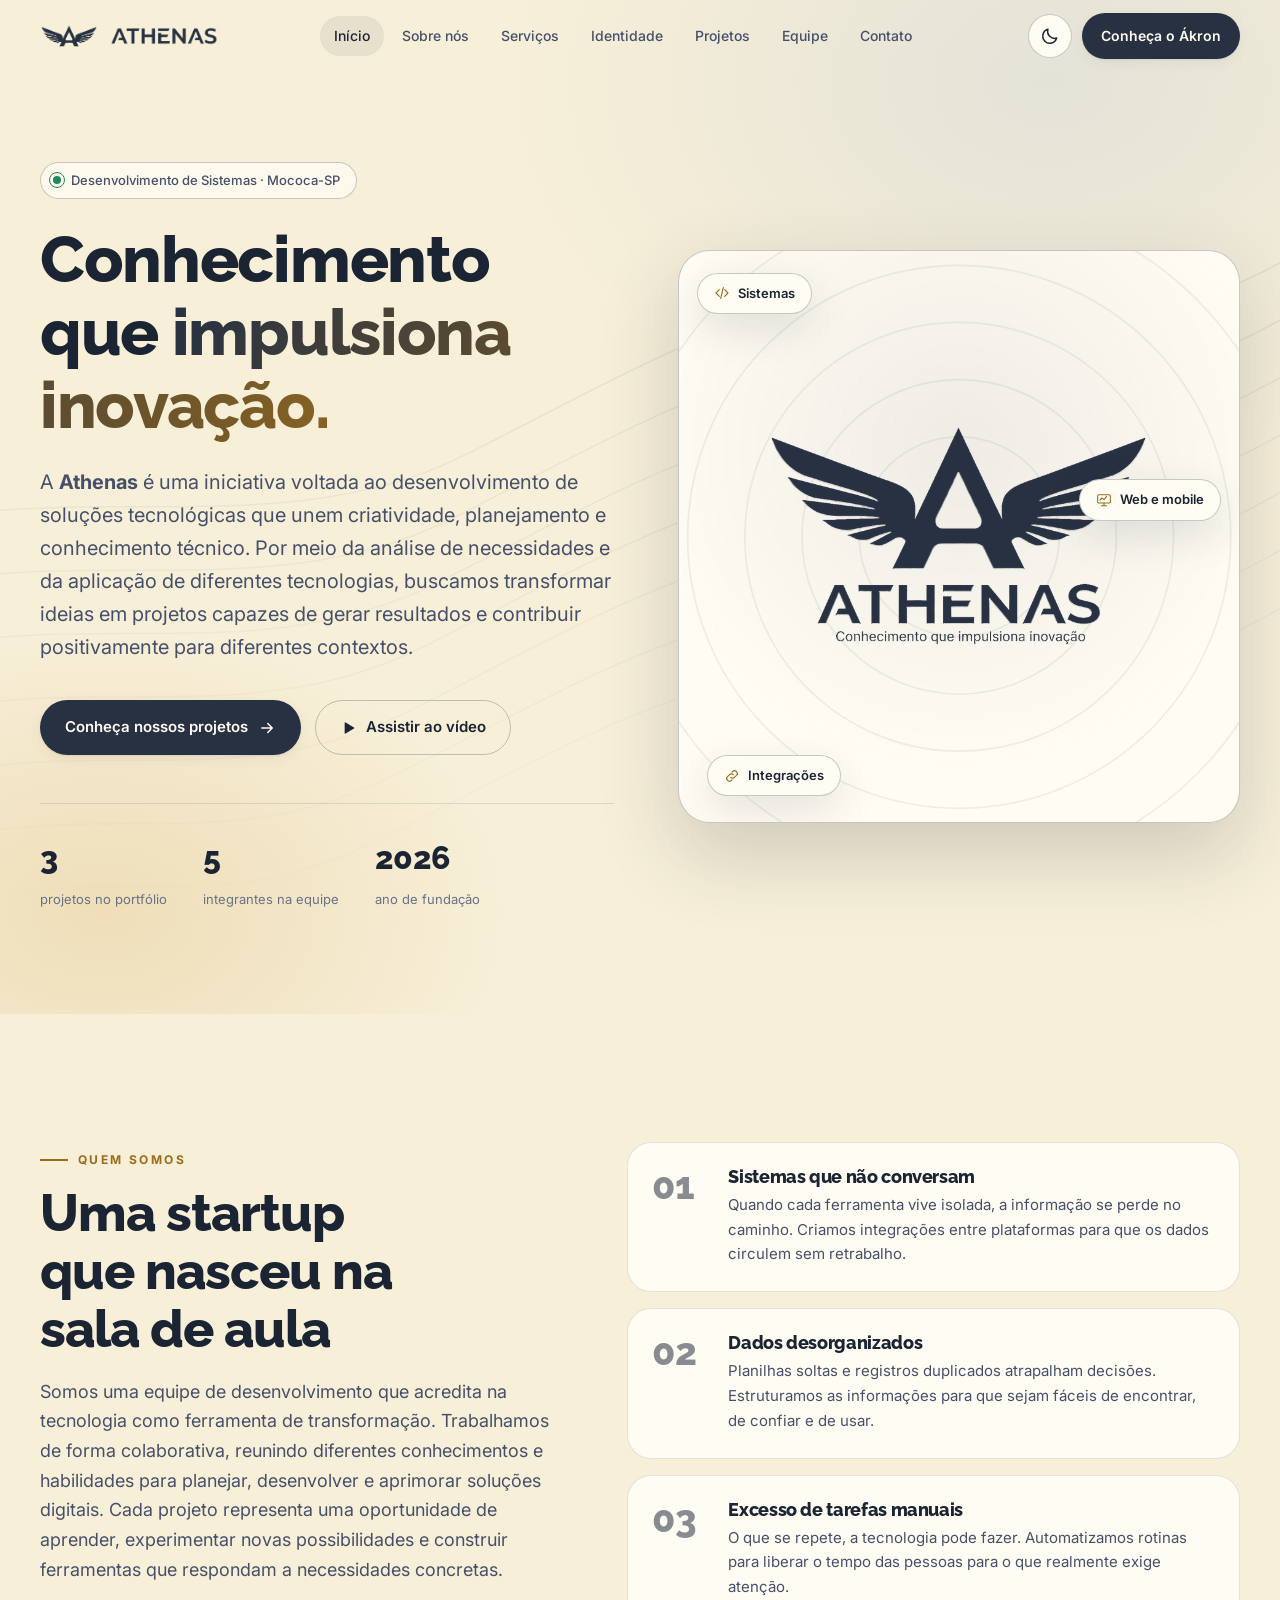
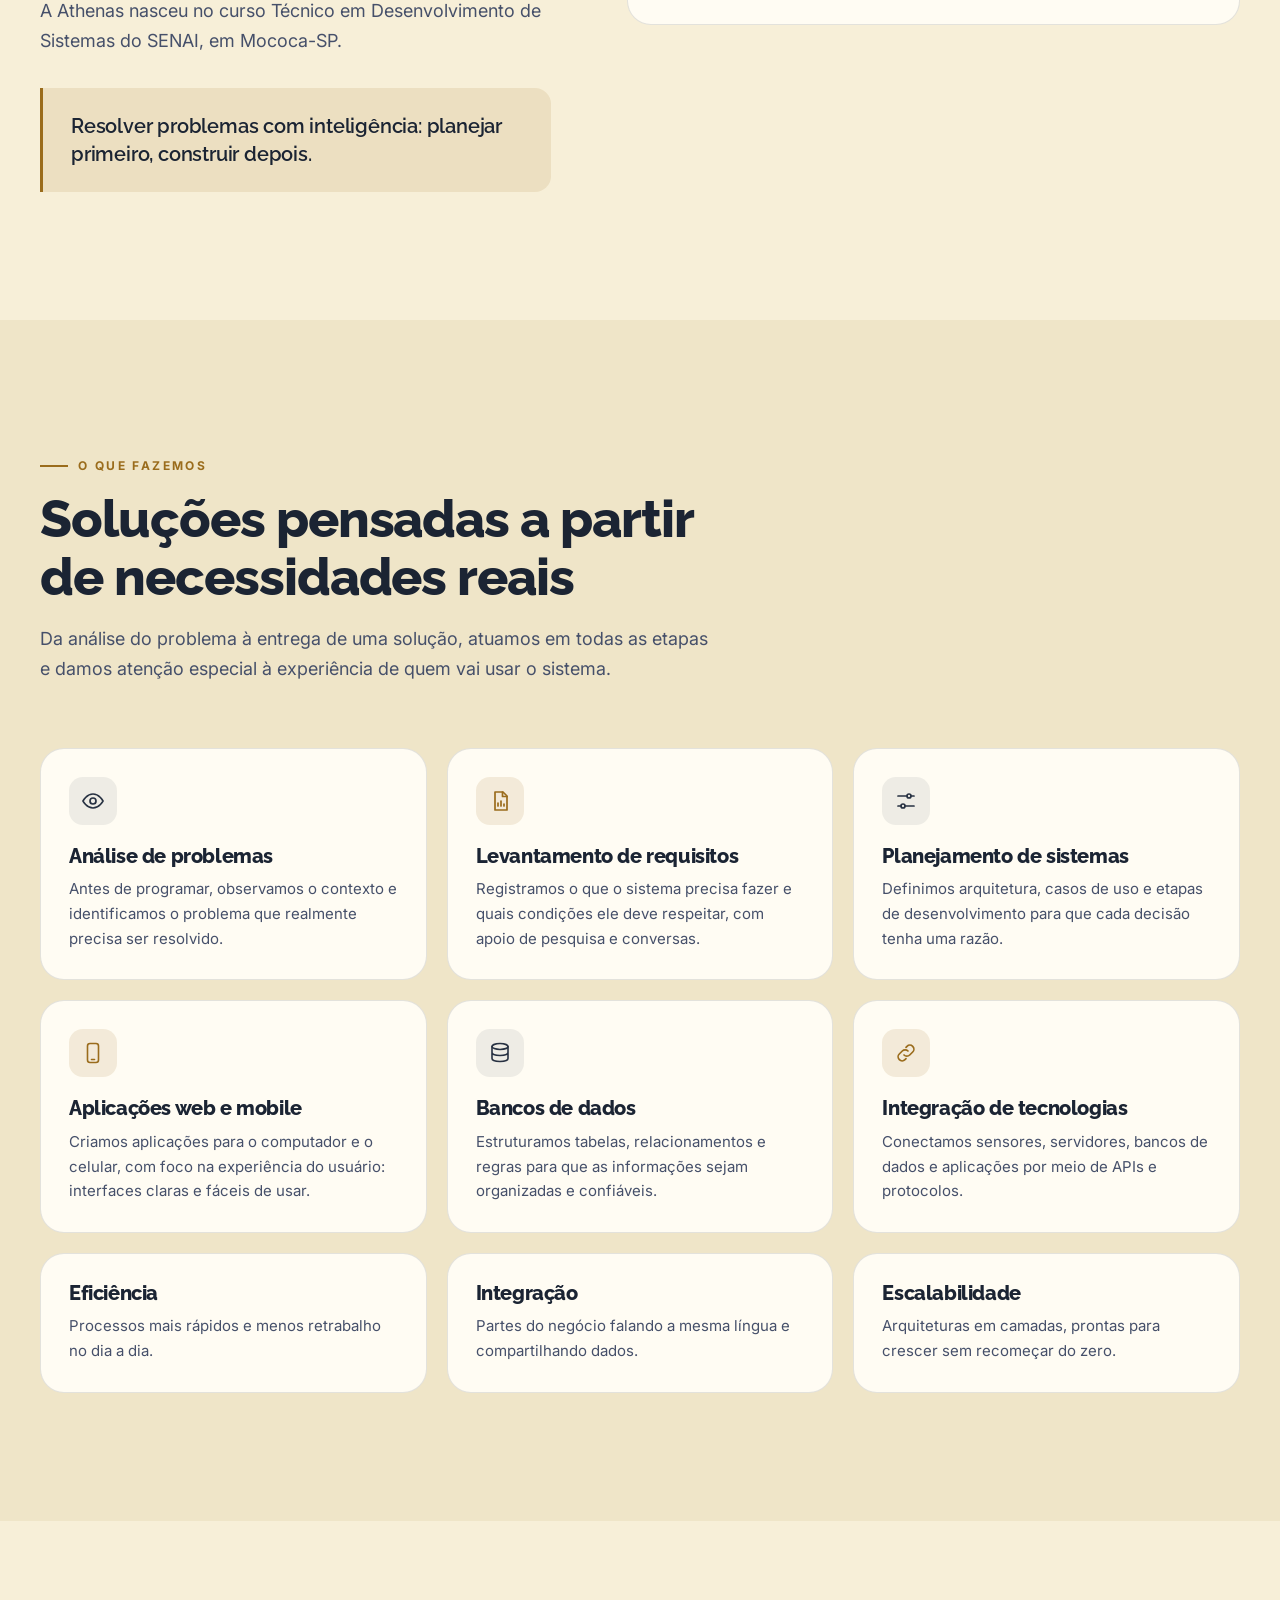
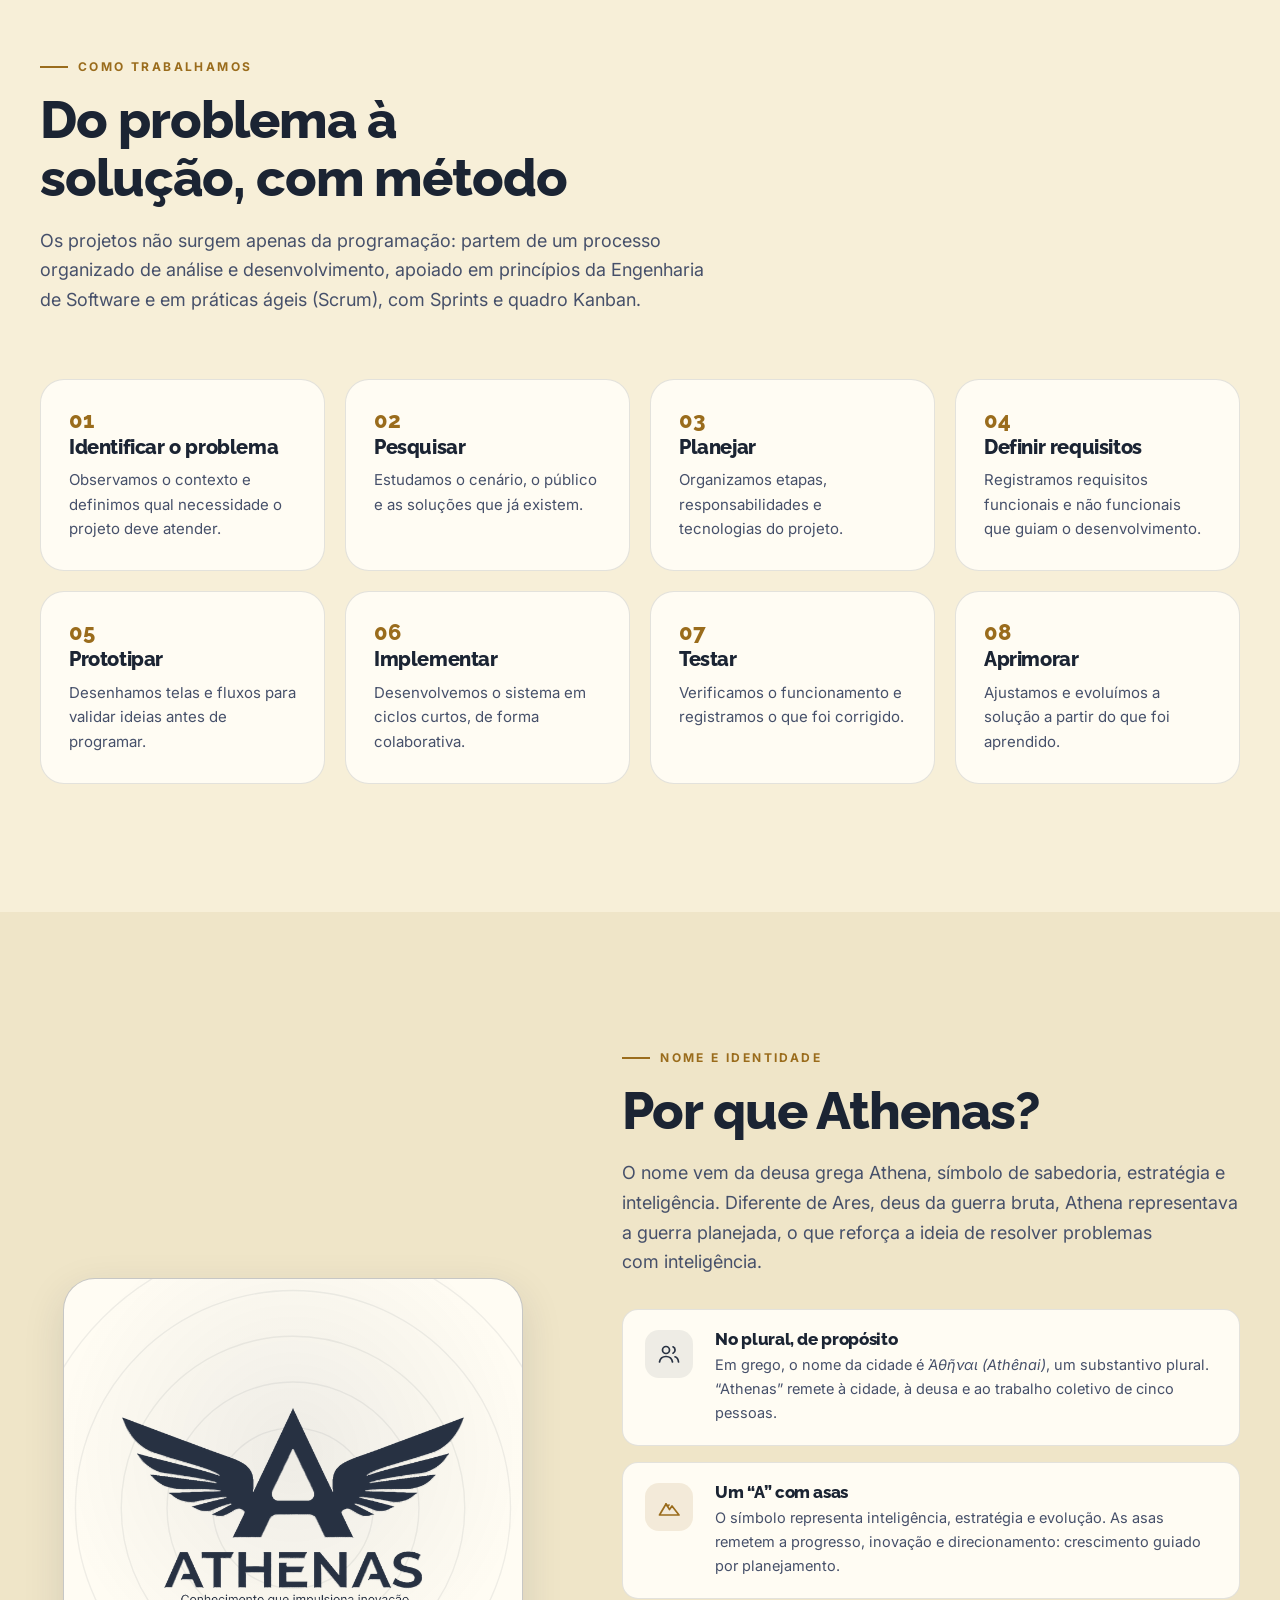
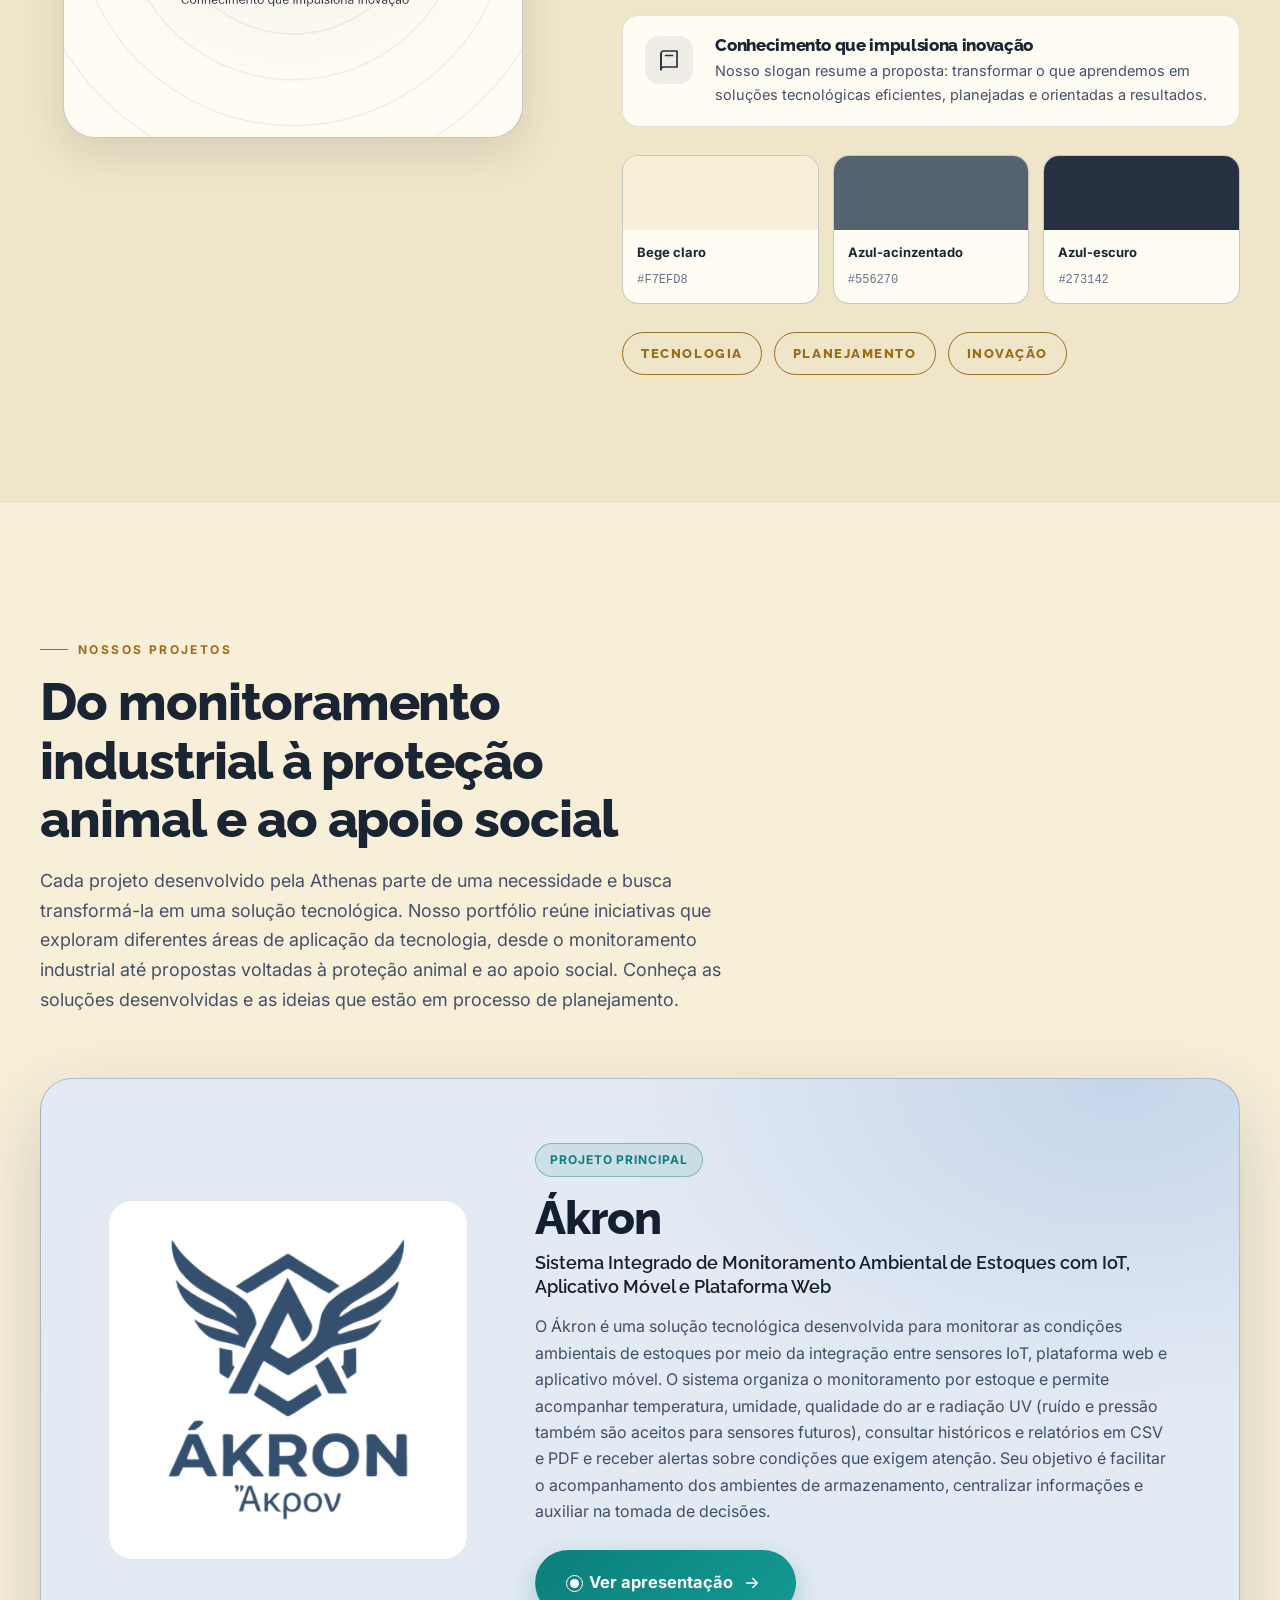
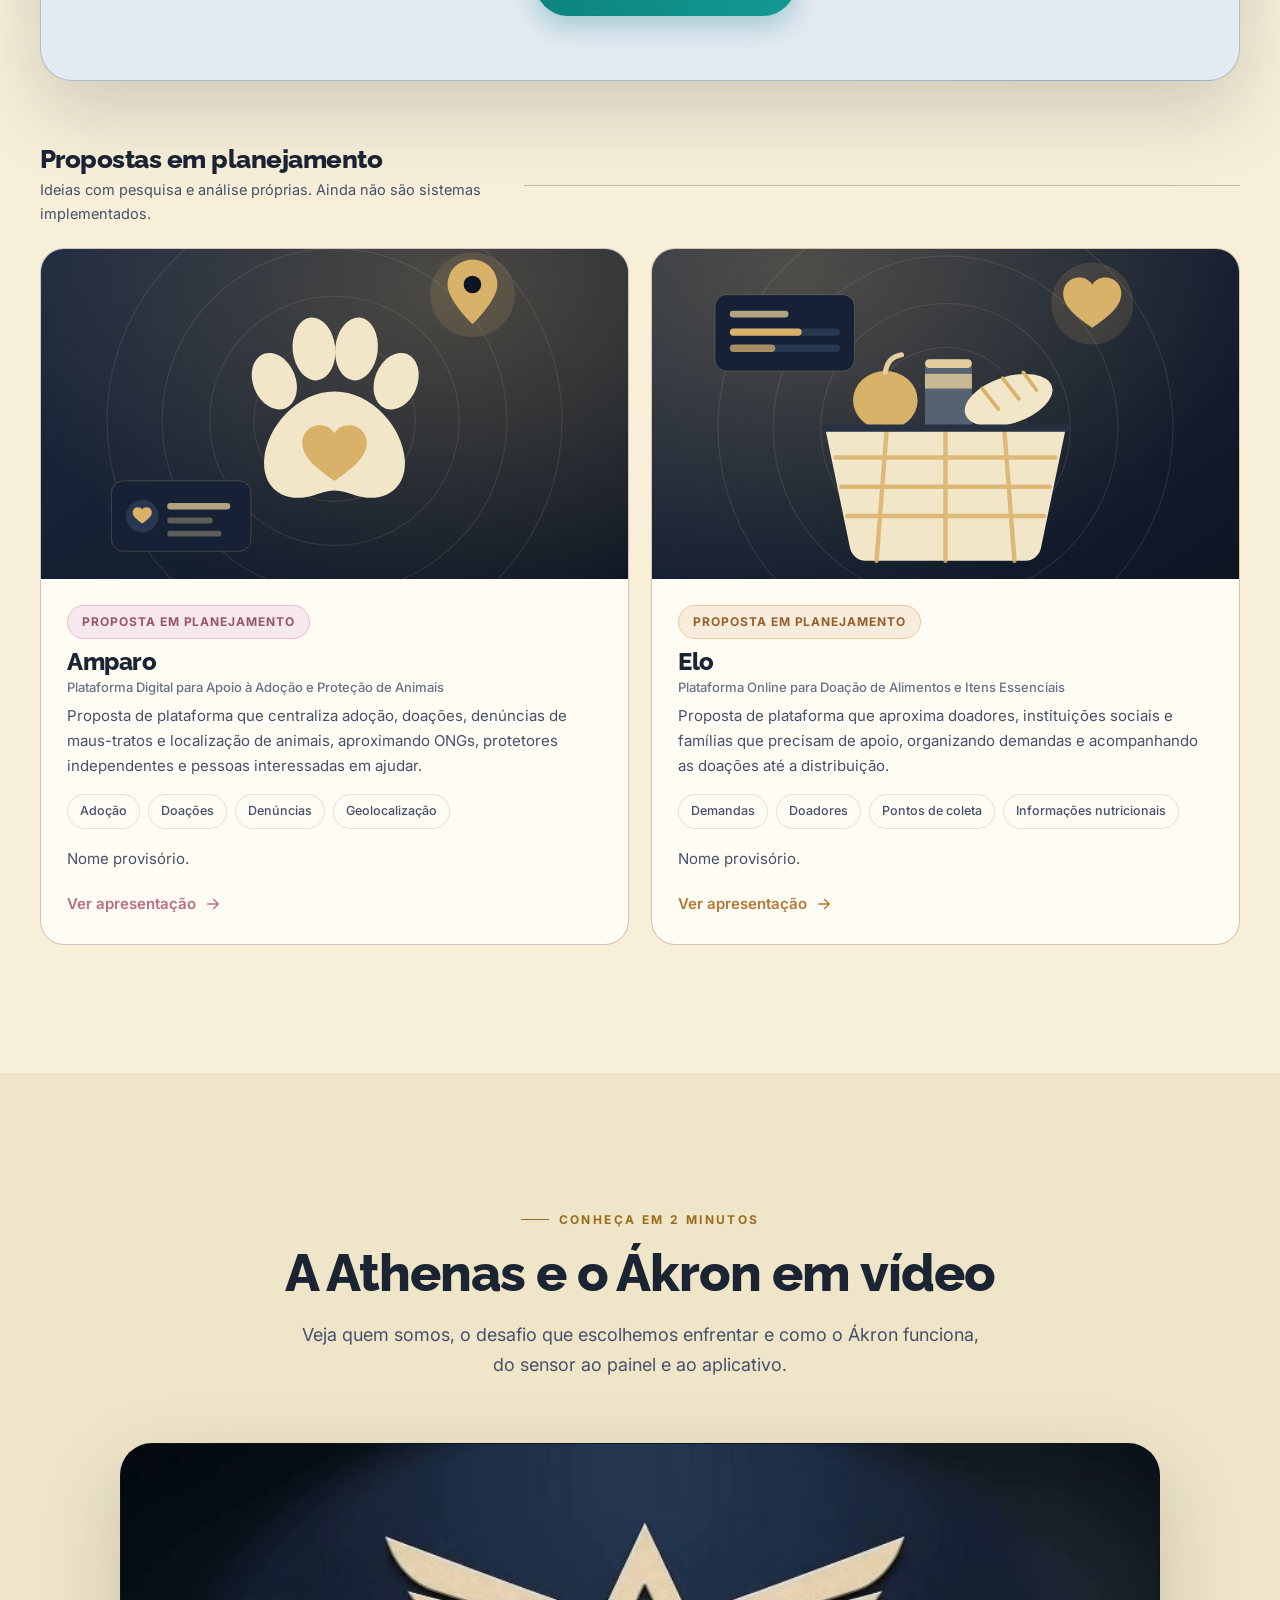
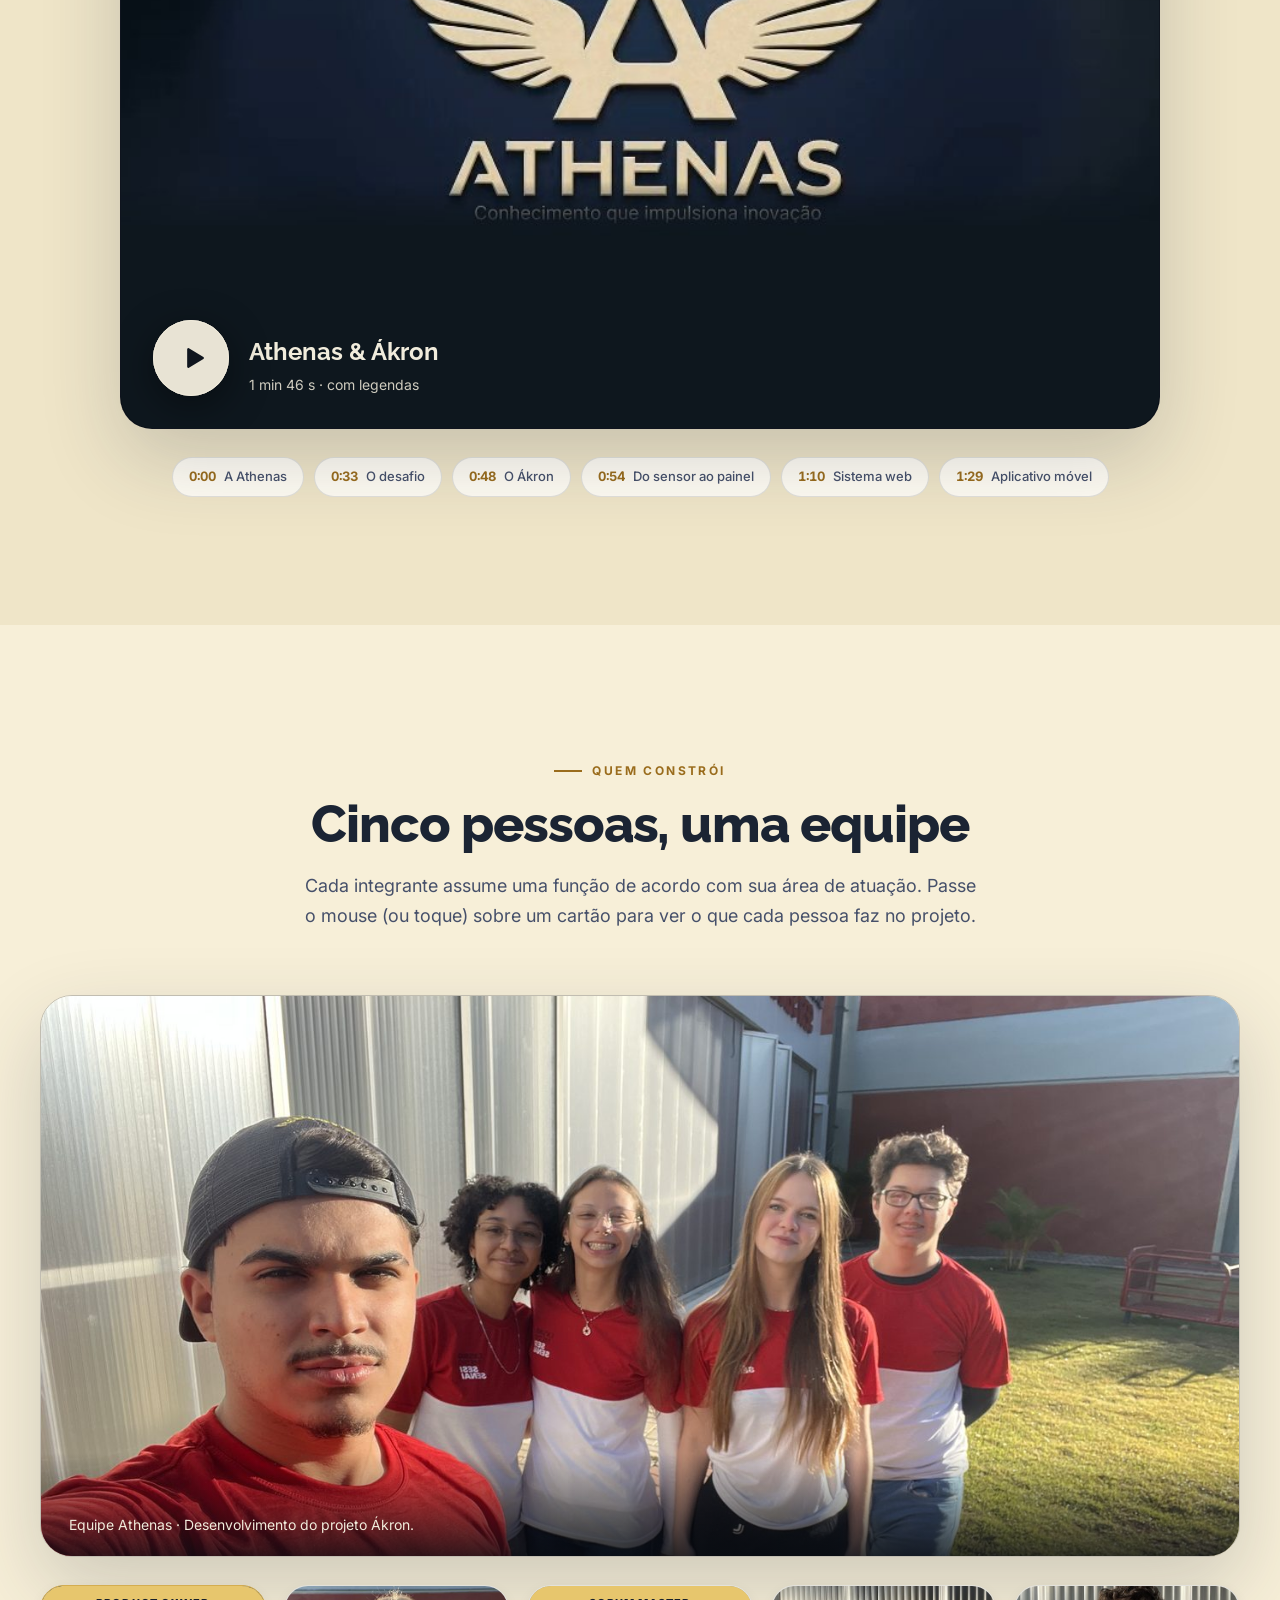
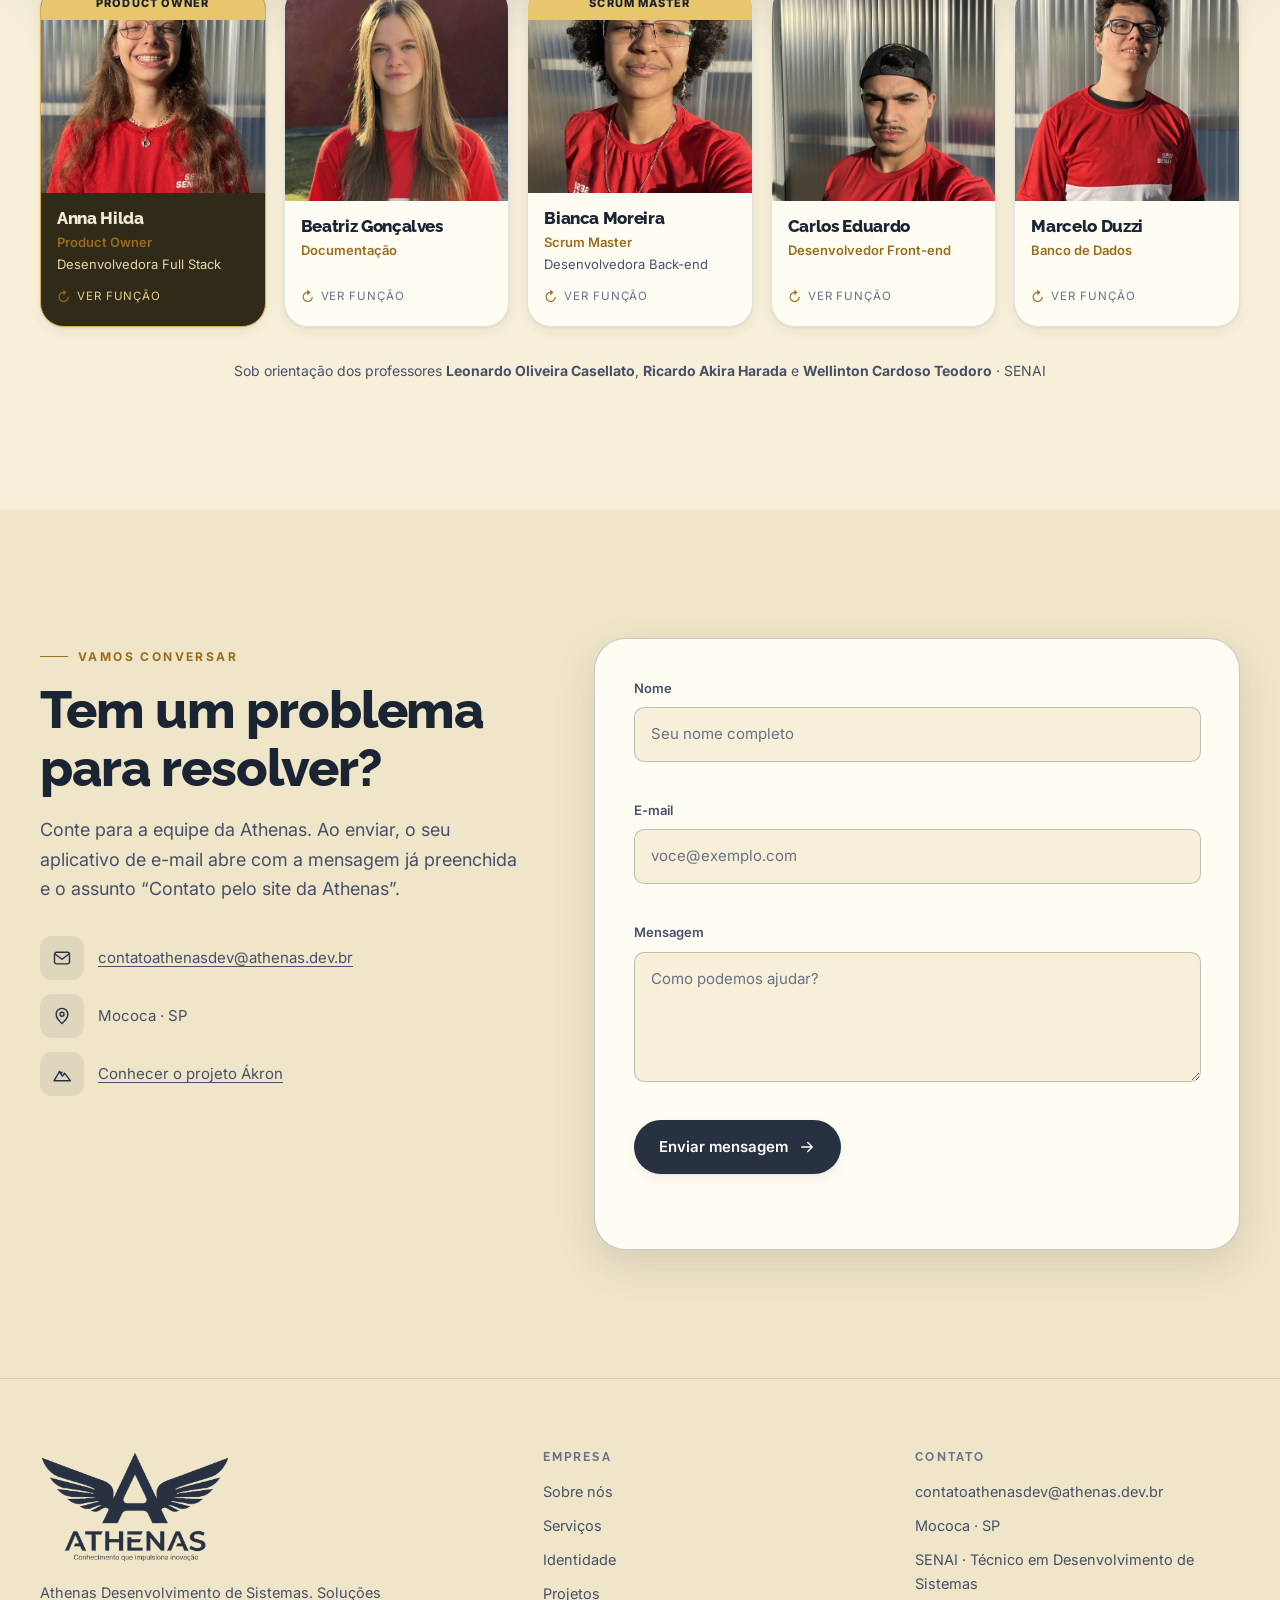
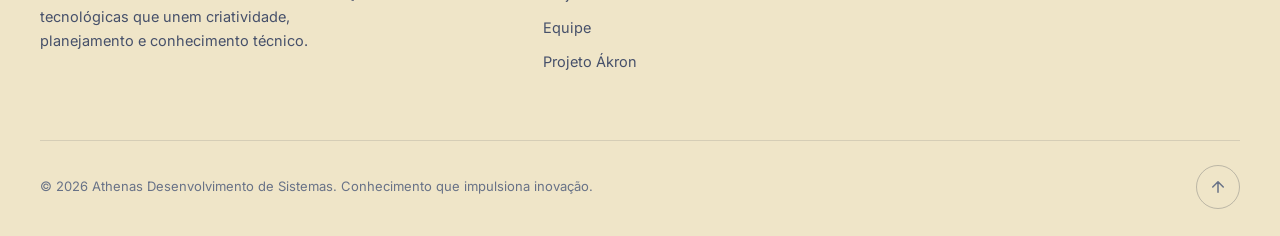
==== commit 6f87fd81: "ajuste novo" ====
--- a/index.html
+++ b/index.html
@@ -243,7 +243,7 @@
                 <div class="section-head reveal">
                     <span class="eyebrow">Como trabalhamos</span>
                     <h2 class="section-title wide">Do problema à solução, com método</h2>
-                    <p class="section-lead">Os projetos não surgem apenas da programação: partem de um processo organizado de análise e desenvolvimento, apoiado em princípios da Engenharia de Software e em práticas ágeis (Scrum).</p>
+                    <p class="section-lead">Os projetos não surgem apenas da programação: partem de um processo organizado de análise e desenvolvimento, apoiado em princípios da Engenharia de Software e em práticas ágeis (Scrum), com Sprints e quadro Kanban.</p>
                 </div>
                 <div class="method">
                     <article class="card reveal"><h3>Identificar o problema</h3><p>Observamos o contexto e definimos qual necessidade o projeto deve atender.</p></article>
@@ -315,7 +315,7 @@
                         </div>
                         <h3 id="akron-titulo">Ákron</h3>
                         <p class="proj-sub">Sistema Integrado de Monitoramento Ambiental de Estoques com IoT, Aplicativo Móvel e Plataforma Web</p>
-                        <p>O Ákron é uma solução tecnológica desenvolvida para monitorar as condições ambientais de estoques por meio da integração entre sensores IoT, plataforma web e aplicativo móvel. O sistema permite acompanhar variáveis como temperatura, umidade, ruído e qualidade do ar, visualizar históricos de leituras e receber alertas sobre condições que exigem atenção. Seu objetivo é facilitar o acompanhamento dos ambientes de armazenamento, centralizar informações e auxiliar na tomada de decisões.</p>
+                        <p>O Ákron é uma solução tecnológica desenvolvida para monitorar as condições ambientais de estoques por meio da integração entre sensores IoT, plataforma web e aplicativo móvel. O sistema organiza o monitoramento por estoque e permite acompanhar temperatura, umidade, qualidade do ar e radiação UV (ruído e pressão também são aceitos para sensores futuros), consultar históricos e relatórios em CSV e PDF e receber alertas sobre condições que exigem atenção. Seu objetivo é facilitar o acompanhamento dos ambientes de armazenamento, centralizar informações e auxiliar na tomada de decisões.</p>
 
                         <div class="proj-actions">
                             <a href="apresentacao.html" class="btn btn-access"><span class="live" aria-hidden="true"></span> Ver apresentação <svg class="arrow"><use href="#i-arrow" /></svg></a>
--- a/css/loading.css
+++ b/css/loading.css
@@ -0,0 +1,73 @@
+/* =========================================================
+   Athenas — tela de carregamento inicial (A com asas)
+   Usa as peças separadas de img/ath-symbol.png:
+   ath-wing-left.png · ath-body.png · ath-wing-right.png
+   (mesmo canvas 520×204, cor assumida do tema via --logo)
+   ========================================================= */
+.loader { display: none; }
+html.has-loader { overflow: hidden; }
+html.has-loader .loader {
+    position: fixed; inset: 0; z-index: 1000; display: grid; place-items: center;
+    background: var(--bg); color: var(--text);
+    transition: opacity .55s var(--ease), visibility 0s linear .55s;
+    /* rede de segurança: se o JS falhar, a tela some sozinha */
+    animation: loaderFailsafe .01s linear 6s forwards;
+}
+html.has-loader .loader.is-leaving { opacity: 0; visibility: hidden; pointer-events: none; }
+html.has-loader .loader::before {
+    content: ""; position: absolute; inset: 0; pointer-events: none;
+    background:
+        radial-gradient(55% 50% at 50% 42%, var(--glow-1), transparent 70%),
+        radial-gradient(40% 35% at 50% 70%, var(--glow-2), transparent 70%);
+}
+@keyframes loaderFailsafe { to { opacity: 0; visibility: hidden; pointer-events: none; } }
+
+.loader-stage { position: relative; display: grid; justify-items: center; gap: 22px; padding: 24px; text-align: center; }
+
+.lg-mark {
+    --lg-w: min(54vw, 270px);
+    position: relative; width: var(--lg-w); aspect-ratio: 520 / 204;
+    will-change: transform;
+    animation: lgBob 1.1s ease-in-out infinite;
+}
+.lg-part {
+    /* caixa maior que a logo (120% × 140%) para a ponta da asa não ser cortada ao girar */
+    position: absolute; inset: -20% -10%; background-color: var(--logo);
+    -webkit-mask: var(--m) center / 83.333% 71.429% no-repeat; mask: var(--m) center / 83.333% 71.429% no-repeat;
+}
+.lg-wing-l { --m: url('../img/ath-wing-left.png');  transform-origin: 40% 67.14%; animation: lgFlapL .56s ease-in-out infinite; }
+.lg-wing-r { --m: url('../img/ath-wing-right.png'); transform-origin: 60% 67.14%; animation: lgFlapR .56s ease-in-out infinite; }
+.lg-body   { --m: url('../img/ath-body.png'); }
+
+@keyframes lgFlapL { 0%, 100% { transform: rotate(6deg); }  50% { transform: rotate(-6deg); } }
+@keyframes lgFlapR { 0%, 100% { transform: rotate(-6deg); } 50% { transform: rotate(6deg); } }
+@keyframes lgBob   { 0%, 100% { translate: 0 0; } 50% { translate: 0 -5px; } }
+
+.lg-word {
+    font-family: var(--f-title); font-weight: 800; letter-spacing: .42em; text-indent: .42em;
+    font-size: clamp(20px, 4.4vw, 28px); color: var(--text);
+    transition: opacity .35s var(--ease), transform .35s var(--ease);
+}
+.lg-slogan {
+    margin: -8px 0 0; font-size: clamp(13px, 2.6vw, 15px); color: var(--text-2); letter-spacing: .02em;
+    transition: opacity .35s var(--ease), transform .35s var(--ease);
+}
+
+/* decolagem: sobe com aceleração suave, asas mais rápidas */
+.loader.is-flying .lg-mark {
+    animation: lgBob 1.1s ease-in-out infinite paused;
+    transform: translateY(-120vh) scale(.82);
+    transition: transform 1s cubic-bezier(.55, .02, .86, .4);
+}
+.loader.is-flying .lg-wing-l, .loader.is-flying .lg-wing-r { animation-duration: .34s; }
+.loader.is-flying .lg-word, .loader.is-flying .lg-slogan { opacity: 0; transform: translateY(10px); }
+
+/* movimento reduzido: logo estática, sem bater asas nem subir */
+@media (prefers-reduced-motion: reduce) {
+    .lg-mark, .lg-wing-l, .lg-wing-r { animation: none !important; }
+    .loader.is-flying .lg-mark { transform: none; transition: none; }
+    html.has-loader .loader { transition: opacity .3s linear, visibility 0s linear .3s; }
+}
+@media (prefers-reduced-motion: reduce) {
+    html.has-loader .loader { animation: loaderFailsafe .01s linear 6s forwards !important; }
+}
--- a/css/projetos.css
+++ b/css/projetos.css
@@ -0,0 +1,316 @@
+/* =========================================================
+   Athenas — componentes novos (seção de projetos, páginas das
+   propostas, cartões giratórios da equipe, microinterações).
+   Usa os tokens de css/style.css; não altera o design system.
+   ========================================================= */
+
+/* ---------- Microinterações gerais ---------- */
+.btn svg:not(.arrow) { transition: transform .3s var(--ease); }
+.btn:hover svg:not(.arrow) { transform: translateX(3px) scale(1.08); }
+.nav li { transition: opacity .3s var(--ease), transform .3s var(--ease); }
+@media (max-width: 960px) {
+    .nav:not(.open) li { opacity: 0; transform: translateY(-6px); }
+    .nav.open li { opacity: 1; transform: none; }
+    .nav.open li:nth-child(2) { transition-delay: .03s; } .nav.open li:nth-child(3) { transition-delay: .06s; }
+    .nav.open li:nth-child(4) { transition-delay: .09s; } .nav.open li:nth-child(5) { transition-delay: .12s; }
+    .nav.open li:nth-child(6) { transition-delay: .15s; } .nav.open li:nth-child(7) { transition-delay: .18s; }
+}
+.group-photo img, .prop-art img { transition: transform .9s var(--ease); }
+.group-photo:hover img { transform: scale(1.03); }
+
+/* ---------- Selos de status ---------- */
+.badge {
+    display: inline-flex; align-items: center; gap: 8px; padding: 6px 14px; border-radius: 999px;
+    font-size: 12px; font-weight: 700; letter-spacing: .08em; text-transform: uppercase;
+    border: 1px solid var(--line-strong); background: var(--brand-soft); color: var(--brand);
+}
+.badge.main { background: var(--gold-soft); color: var(--gold); border-color: color-mix(in srgb, var(--gold) 40%, transparent); }
+.badge.plan { background: var(--warn-soft); color: var(--warn); border-color: color-mix(in srgb, var(--warn) 38%, transparent); }
+[data-theme="light"] .badge.plan { color: #8a5a00; }
+.badge .dot { width: 7px; height: 7px; background: currentColor; }
+.badge .dot::after { border-color: currentColor; }
+.badge-row { display: flex; flex-wrap: wrap; gap: 10px; }
+
+/* ---------- Seção "Nossos projetos" ---------- */
+.projects-head { max-width: 760px; }
+.proj-main { grid-template-columns: .8fr 1.4fr; align-items: stretch; position: relative; transition: border-color .4s, box-shadow .4s var(--ease), transform .4s var(--ease); }
+.proj-main:hover { transform: translateY(-4px); border-color: color-mix(in srgb, var(--gold) 45%, var(--line-strong)); }
+.proj-main .logo-wrap { align-self: start; position: sticky; top: calc(var(--header-h) + 24px); min-height: 220px; }
+.proj-main .logo-full { width: min(280px, 80%); transition: transform .6s var(--ease); }
+.proj-main:hover .logo-full { transform: scale(1.04); }
+.proj-main h3 { margin: 16px 0 6px; font-size: clamp(30px, 3.6vw, 46px); }
+.proj-main .proj-sub { font-family: var(--f-title); font-weight: 600; font-size: clamp(15px, 1.5vw, 18px); color: var(--text); line-height: 1.35; margin-bottom: 14px; }
+.proj-main p { margin-bottom: 14px; }
+.proj-points { display: grid; gap: 8px; margin: 18px 0 8px; padding: 0; list-style: none; }
+.proj-points li { display: flex; gap: 12px; align-items: flex-start; font-size: 14.5px; color: var(--text-2); }
+.proj-points svg { flex: none; width: 18px; height: 18px; margin-top: 2px; color: var(--gold); }
+.feat-list { display: grid; grid-template-columns: repeat(auto-fill, minmax(210px, 1fr)); gap: 8px; margin: 14px 0 4px; padding: 0; list-style: none; }
+.feat-list li { display: flex; align-items: center; gap: 10px; padding: 10px 12px; font-size: 13.5px; color: var(--text-2); background: var(--surface); border: 1px solid var(--line); border-radius: var(--r-sm); transition: border-color .25s, background-color .25s, transform .25s var(--ease); }
+.feat-list li:hover { border-color: var(--gold); transform: translateY(-2px); }
+.feat-list svg { flex: none; width: 16px; height: 16px; color: var(--gold); }
+.proj-more { margin: 18px 0 6px; border: 1px solid var(--line); border-radius: var(--r-md); background: var(--surface); }
+.proj-more summary { cursor: pointer; list-style: none; padding: 14px 18px; display: flex; justify-content: space-between; align-items: center; font-weight: 600; font-size: 15px; border-radius: var(--r-md); }
+.proj-more summary::-webkit-details-marker { display: none; }
+.proj-more summary::after { content: "+"; font-size: 22px; line-height: 1; color: var(--gold); transition: transform .3s var(--ease); }
+.proj-more[open] summary::after { transform: rotate(45deg); }
+.proj-more .more-body { padding: 0 18px 18px; font-size: 14.5px; color: var(--text-2); display: grid; gap: 10px; }
+.proj-more .more-body b { color: var(--text); }
+.proj-actions { display: flex; flex-wrap: wrap; align-items: center; gap: 14px 16px; margin-top: 26px; }
+
+/* botão de acesso ao sistema: maior e com destaque próprio */
+.btn-access {
+    position: relative; padding: 18px 34px; font-size: 16.5px; font-weight: 700; color: #04201e;
+    background: linear-gradient(135deg, #4fd1c5, #8fe9df); border-color: transparent;
+    box-shadow: 0 10px 30px rgba(79, 209, 197, .32), 0 0 0 0 rgba(79, 209, 197, .5);
+}
+[data-theme="light"] .btn-access { color: #fff; background: linear-gradient(135deg, #0b7f7a, #139a93); box-shadow: 0 10px 28px rgba(11, 127, 122, .3); }
+.btn-access:hover { transform: translateY(-3px); box-shadow: 0 16px 38px rgba(79, 209, 197, .42); }
+.btn-access .live { width: 9px; height: 9px; border-radius: 50%; background: currentColor; position: relative; }
+.btn-access .live::after { content: ""; position: absolute; inset: -4px; border-radius: 50%; border: 1.5px solid currentColor; animation: ping 2s infinite; }
+.btn-access[aria-disabled="true"] { opacity: .6; cursor: not-allowed; box-shadow: none; filter: saturate(.6); }
+.btn-access[aria-disabled="true"]:hover { transform: none; box-shadow: none; }
+.access-note { flex-basis: 100%; font-size: 13px; color: var(--text-3); margin: -4px 0 0; }
+
+.subhead { display: flex; align-items: center; gap: 16px; margin: clamp(40px, 6vw, 64px) 0 22px; }
+.subhead h3 { font-size: clamp(20px, 2.4vw, 26px); }
+.subhead::after { content: ""; flex: 1; height: 1px; background: var(--line-strong); }
+.subhead p { color: var(--text-2); font-size: 14.5px; max-width: 52ch; margin-top: 4px; }
+
+.prop-grid { display: grid; grid-template-columns: repeat(2, 1fr); gap: 22px; }
+.prop {
+    display: flex; flex-direction: column; overflow: hidden; border-radius: var(--r-lg);
+    background: var(--surface); border: 1px solid var(--line);
+    transition: transform .4s var(--ease), box-shadow .4s var(--ease), border-color .3s;
+}
+.prop:hover { transform: translateY(-6px); box-shadow: var(--shadow-md); border-color: var(--line-strong); }
+.prop-art { aspect-ratio: 16 / 9; overflow: hidden; background: var(--surface-3); }
+.prop-art img { width: 100%; height: 100%; object-fit: cover; display: block; }
+.prop:hover .prop-art img { transform: scale(1.05); }
+.prop-body { padding: 26px 26px 28px; display: flex; flex-direction: column; gap: 10px; flex: 1; }
+.prop-body h3 { font-size: 24px; }
+.prop-body h3 small { display: block; font-family: var(--f-text); font-size: 13px; font-weight: 500; color: var(--text-3); letter-spacing: 0; margin-top: 4px; }
+.prop-body p { color: var(--text-2); font-size: 15px; }
+.prop-body .chips { display: flex; flex-wrap: wrap; gap: 8px; margin: 6px 0 8px; }
+.prop-body .chip { font-size: 12.5px; padding: 6px 12px; }
+.prop-link { margin-top: auto; padding-top: 10px; display: inline-flex; align-items: center; gap: 8px; font-weight: 600; font-size: 15px; color: var(--brand); }
+.prop-link svg { width: 18px; height: 18px; transition: transform .3s var(--ease); }
+.prop-link:hover { color: var(--text); }
+.prop-link:hover svg { transform: translateX(5px); }
+.name-note { font-size: 12.5px; color: var(--text-3); }
+
+/* ---------- Cartões giratórios da equipe ---------- */
+.team.flipteam { gap: 18px; }
+.fcard { position: relative; aspect-ratio: 3 / 4.4; perspective: 1200px; border-radius: var(--r-lg); outline: none; cursor: pointer; -webkit-tap-highlight-color: transparent; }
+.fcard-inner { position: absolute; inset: 0; transform-style: preserve-3d; transition: transform .7s var(--ease); border-radius: inherit; }
+.fcard-face {
+    position: absolute; inset: 0; display: flex; flex-direction: column; overflow: hidden; border-radius: inherit;
+    background: var(--surface); border: 1px solid var(--line);
+    -webkit-backface-visibility: hidden; backface-visibility: hidden; box-shadow: var(--shadow-sm);
+}
+.fcard-front .ph { flex: 1; min-height: 0; overflow: hidden; background: var(--surface-3); }
+.fcard-front img { width: 100%; height: 100%; object-fit: cover; object-position: 50% 22%; display: block; }
+.fcard-front .info { padding: 16px 16px 18px; display: flex; flex-direction: column; gap: 4px; }
+.fcard h3 { font-size: 17px; }
+.fcard .role { font-size: 13px; color: var(--text-2); min-height: 2.7em; }
+.fcard .role b { color: var(--gold); font-weight: 600; }
+.fcard .hint { margin-top: 6px; font-size: 11.5px; letter-spacing: .08em; text-transform: uppercase; color: var(--text-3); display: inline-flex; align-items: center; gap: 6px; }
+.fcard .hint::before { content: "↻"; font-size: 14px; color: var(--gold); }
+.fcard-back {
+    transform: rotateY(180deg); padding: 22px 20px; gap: 10px; justify-content: space-between;
+    background: radial-gradient(90% 70% at 100% 0%, var(--glow-1), transparent 70%), var(--surface-2);
+    border-color: var(--line-strong);
+}
+.fcard-back .back-role { font-size: 11px; letter-spacing: .16em; text-transform: uppercase; color: var(--gold); font-weight: 700; }
+.fcard-back h3 { font-size: 18px; margin-top: 4px; }
+.fcard-back p { font-size: 14px; line-height: 1.55; color: var(--text); margin-top: 10px; text-wrap: pretty; }
+.fcard-back a { display: inline-flex; align-items: center; gap: 8px; align-self: flex-start; padding: 8px 14px; border-radius: 999px; border: 1px solid var(--line-strong); font-size: 13px; font-weight: 600; color: var(--brand); transition: background-color .25s, color .25s, border-color .25s; }
+.fcard-back a:hover { background: var(--brand-soft); color: var(--text); border-color: var(--brand); }
+.fcard-back a svg { width: 16px; height: 16px; transition: transform .3s var(--ease); }
+.fcard-back a:hover svg { transform: rotate(-12deg) scale(1.12); }
+.fcard:focus-visible { box-shadow: 0 0 0 3px var(--bg), 0 0 0 5px var(--gold); }
+.fcard.is-flipped .fcard-inner, .fcard:focus-within .fcard-inner { transform: rotateY(180deg); }
+@media (hover: hover) and (pointer: fine) { .fcard:hover .fcard-inner { transform: rotateY(180deg); } }
+@media (max-width: 1100px) { .team.flipteam { grid-template-columns: repeat(3, 1fr); } .fcard { aspect-ratio: 3 / 4.1; } }
+@media (max-width: 640px) {
+    .team.flipteam { grid-template-columns: repeat(2, 1fr); gap: 12px; }
+    .fcard { aspect-ratio: 3 / 4.9; }
+    .fcard-back { padding: 16px 14px; } .fcard-back p { font-size: 12.5px; margin-top: 8px; } .fcard-back h3 { font-size: 16px; }
+    .fcard:last-child { grid-column: 1 / -1; justify-self: center; width: calc(50% - 6px); }
+}
+@media (max-width: 400px) { .team.flipteam { grid-template-columns: 1fr; } .fcard { aspect-ratio: 3 / 3.7; } .fcard:last-child { width: 100%; } }
+@media (prefers-reduced-motion: reduce) {
+    .fcard-inner { transform: none !important; transform-style: flat; }
+    .fcard-back { transform: none; opacity: 0; visibility: hidden; transition: opacity .2s linear, visibility 0s linear .2s; }
+    .fcard-face { -webkit-backface-visibility: visible; backface-visibility: visible; }
+    .fcard.is-flipped .fcard-back, .fcard:focus-within .fcard-back { opacity: 1; visibility: visible; transition: opacity .2s linear; }
+    @media (hover: hover) and (pointer: fine) { .fcard:hover .fcard-back { opacity: 1; visibility: visible; transition: opacity .2s linear; } }
+}
+
+/* ---------- Páginas das propostas ---------- */
+.page-hero { padding: calc(var(--header-h) + 56px) 0 clamp(48px, 7vw, 80px); overflow: hidden; }
+.crumbs { display: flex; flex-wrap: wrap; gap: 8px; font-size: 13.5px; color: var(--text-3); margin-bottom: 28px; }
+.crumbs a { color: var(--text-2); } .crumbs a:hover { color: var(--text); text-decoration: underline; text-underline-offset: 3px; }
+.page-hero-grid { display: grid; grid-template-columns: 1.05fr 1fr; gap: clamp(28px, 5vw, 64px); align-items: center; }
+.page-hero h1 { font-size: clamp(36px, 5.4vw, 66px); margin: 18px 0 8px; }
+.page-hero .full-title { font-family: var(--f-title); font-weight: 600; font-size: clamp(17px, 1.9vw, 22px); color: var(--text); line-height: 1.3; }
+.page-hero .lead { margin-top: 18px; color: var(--text-2); font-size: clamp(16px, 1.5vw, 18px); max-width: 56ch; text-wrap: pretty; }
+.hero-art { border-radius: var(--r-xl); overflow: hidden; border: 1px solid var(--line-strong); box-shadow: var(--shadow-lg); aspect-ratio: 10 / 7; }
+.hero-art img { width: 100%; height: 100%; object-fit: cover; display: block; transition: transform .9s var(--ease); }
+.hero-art:hover img { transform: scale(1.04); }
+.pj-section { padding: clamp(48px, 6vw, 80px) 0; }
+.pj-section + .pj-section { border-top: 1px solid var(--line); }
+.pj-section h2 { font-size: clamp(26px, 3.2vw, 38px); margin: 12px 0 14px; max-width: 24ch; text-wrap: balance; }
+.pj-section .lead { color: var(--text-2); max-width: 66ch; text-wrap: pretty; }
+.pj-two { display: grid; grid-template-columns: 1fr 1fr; gap: 20px; margin-top: 28px; }
+.info-card { padding: 26px; border-radius: var(--r-lg); background: var(--surface); border: 1px solid var(--line); transition: transform .35s var(--ease), border-color .3s, box-shadow .35s var(--ease); }
+.info-card:hover { transform: translateY(-4px); border-color: var(--line-strong); box-shadow: var(--shadow-md); }
+.info-card h3 { font-size: 19px; margin-bottom: 8px; }
+.info-card p { color: var(--text-2); font-size: 14.8px; }
+.info-card.accent { background: var(--gold-soft); border-color: color-mix(in srgb, var(--gold) 35%, transparent); }
+.fn-grid { display: grid; grid-template-columns: repeat(auto-fill, minmax(230px, 1fr)); gap: 14px; margin-top: 28px; }
+.fn { display: flex; gap: 14px; align-items: flex-start; padding: 16px 18px; border-radius: var(--r-md); background: var(--surface); border: 1px solid var(--line); transition: border-color .25s, transform .3s var(--ease); }
+.fn:hover { border-color: var(--gold); transform: translateY(-3px); }
+.fn .icon-chip { width: 40px; height: 40px; border-radius: 12px; margin: 0; flex: none; }
+.fn .icon-chip svg { width: 20px; height: 20px; }
+.fn b { display: block; font-size: 14.5px; margin-bottom: 2px; }
+.fn span { font-size: 13px; color: var(--text-2); }
+.fn.later { border-style: dashed; }
+.fn .tagl { display: inline-block; margin-top: 6px; font-size: 11px; font-weight: 700; letter-spacing: .08em; text-transform: uppercase; color: var(--warn); }
+[data-theme="light"] .fn .tagl { color: #8a5a00; }
+.rivals { display: grid; grid-template-columns: repeat(2, 1fr); gap: 14px; margin-top: 28px; }
+.rival { padding: 20px 22px; border-radius: var(--r-md); background: var(--surface); border: 1px solid var(--line); }
+.rival h3 { font-size: 16px; margin-bottom: 6px; }
+.rival p { font-size: 14px; color: var(--text-2); }
+.rival small { display: inline-block; font-size: 11px; letter-spacing: .12em; text-transform: uppercase; font-weight: 700; color: var(--text-3); margin-bottom: 8px; }
+.diff { margin-top: 20px; }
+.via-tabs { margin-top: 28px; }
+.via-tabs .tabs { flex-wrap: wrap; border-radius: var(--r-lg); }
+.via-panel { padding: 26px; border-radius: var(--r-lg); background: var(--surface); border: 1px solid var(--line); animation: fadeUp .5s var(--ease); }
+.via-panel[hidden] { display: none; }
+.via-panel p { color: var(--text-2); font-size: 15px; max-width: 70ch; }
+.via-panel ul { margin: 14px 0 0; padding: 0; list-style: none; display: grid; gap: 8px; }
+.via-panel li { display: flex; gap: 10px; font-size: 14.5px; color: var(--text-2); }
+.via-panel li::before { content: ""; flex: none; width: 7px; height: 7px; margin-top: 9px; border-radius: 50%; background: var(--gold); }
+@keyframes fadeUp { from { opacity: 0; transform: translateY(8px); } to { opacity: 1; transform: none; } }
+.conclusion { margin-top: 22px; }
+.notice {
+    display: grid; grid-template-columns: auto 1fr; gap: 20px; align-items: start; padding: clamp(22px, 3vw, 32px);
+    border-radius: var(--r-lg); border: 1px dashed color-mix(in srgb, var(--warn) 60%, transparent); background: var(--warn-soft);
+}
+.notice .ic { width: 48px; height: 48px; border-radius: 14px; display: grid; place-items: center; background: color-mix(in srgb, var(--warn) 22%, transparent); color: var(--warn); }
+[data-theme="light"] .notice .ic { color: #8a5a00; }
+.notice .ic svg { width: 26px; height: 26px; }
+.notice h2 { font-size: clamp(20px, 2.2vw, 26px); margin: 0 0 8px; max-width: none; }
+.notice p { color: var(--text-2); font-size: 15px; max-width: 70ch; }
+.notice .no-app { margin-top: 10px; font-size: 14px; font-weight: 600; color: var(--text); }
+.other-projects { display: grid; grid-template-columns: repeat(2, 1fr); gap: 16px; margin-top: 24px; }
+.other-projects a.info-card { display: flex; flex-direction: column; gap: 6px; }
+.other-projects .prop-link { padding-top: 6px; }
+
+@media (max-width: 960px) {
+    .proj-main { grid-template-columns: 1fr; } .proj-main .logo-wrap { position: static; min-height: 0; }
+    .page-hero-grid, .pj-two { grid-template-columns: 1fr; }
+}
+@media (max-width: 760px) { .prop-grid, .rivals, .other-projects { grid-template-columns: 1fr; } .notice { grid-template-columns: 1fr; } }
+@media (max-width: 640px) { .btn-access { width: 100%; } .proj-actions .btn { width: 100%; } .via-tabs .tab { flex: 1 1 45%; } }
+@media (prefers-reduced-motion: reduce) { .via-panel { animation: none; } }
+
+
+/* ---------- Identidade visual das propostas ---------- */
+/* Amparo: tons naturais associados ao cuidado animal, com detalhes rosados. */
+.prop-amparo {
+    --prop-accent: #b86f83;
+    --prop-soft: #f4e4e9;
+    border-color: color-mix(in srgb, #b86f83 30%, var(--line));
+}
+.prop-amparo .prop-art {
+    background:
+        radial-gradient(circle at 14% 22%, rgba(230, 151, 174, .72) 0 5px, transparent 6px),
+        radial-gradient(circle at 86% 28%, rgba(230, 151, 174, .55) 0 4px, transparent 5px),
+        radial-gradient(circle at 78% 82%, rgba(113, 151, 116, .55) 0 6px, transparent 7px),
+        linear-gradient(135deg, #f4e8e8, #e5eee4 58%, #f7e8ed);
+}
+.prop-amparo .prop-body .badge.plan {
+    color: #98566b;
+    background: #f7e8ed;
+    border-color: #e7bdca;
+}
+.prop-amparo .prop-link { color: var(--prop-accent); }
+.prop-amparo:hover { border-color: color-mix(in srgb, #b86f83 58%, var(--line-strong)); }
+
+/* Elo: paleta acolhedora de alimentos, com pontos em cores de frutas e vegetais. */
+.prop-elo {
+    --prop-accent: #b87835;
+    border-color: color-mix(in srgb, #b87835 30%, var(--line));
+}
+.prop-elo .prop-art {
+    background:
+        radial-gradient(circle at 13% 24%, #e9a34b 0 6px, transparent 7px),
+        radial-gradient(circle at 84% 20%, #d96e55 0 5px, transparent 6px),
+        radial-gradient(circle at 77% 80%, #7eaa72 0 7px, transparent 8px),
+        radial-gradient(circle at 24% 82%, #e6c65c 0 5px, transparent 6px),
+        linear-gradient(135deg, #f7edda, #e9efdc 58%, #f5e2d8);
+}
+.prop-elo .prop-body .badge.plan {
+    color: #95602c;
+    background: #f8eddc;
+    border-color: #e9c99c;
+}
+.prop-elo .prop-link { color: var(--prop-accent); }
+.prop-elo:hover { border-color: color-mix(in srgb, #b87835 58%, var(--line-strong)); }
+
+@media (prefers-reduced-motion: reduce) {
+    .prop-amparo .prop-art, .prop-elo .prop-art { transition: none; }
+}
+
+
+/* ---------- Ajustes solicitados: projetos e equipe ---------- */
+/* O logo do projeto fica centralizado e estático, sem efeito sticky ou zoom. */
+.proj-main .logo-wrap {
+    position: static;
+    top: auto;
+    align-self: center;
+    justify-self: center;
+    width: min(100%, 360px);
+    min-height: 0;
+    aspect-ratio: 1 / 1;
+    padding: 30px;
+}
+.proj-main .logo-full,
+.proj-main:hover .logo-full { width: min(82%, 280px); transform: none; }
+
+/* Cinco cartões alinhados como na referência, com destaque para os papéis de liderança. */
+.team.flipteam { grid-template-columns: repeat(5, minmax(0, 1fr)); align-items: stretch; gap: 18px; }
+.fcard { aspect-ratio: 3 / 4.55; min-width: 0; }
+.fcard-front .ph { position: relative; flex: 1 1 auto; min-height: 0; }
+.fcard-front img { object-position: center center; }
+.team-ribbon {
+    position: absolute; z-index: 2; inset: 0 0 auto;
+    min-height: 34px; display: flex; align-items: center; justify-content: center;
+    padding: 7px 10px; text-align: center;
+    color: #17202b; background: #e7c66d;
+    font-size: 11px; font-weight: 800; letter-spacing: .1em; text-transform: uppercase;
+}
+.featured-scrum .team-ribbon { background: #83b5ef; }
+.featured-owner .fcard-front { background: #302a18; }
+.featured-owner .fcard-face { border-color: #d4ad50; }
+.featured-owner .fcard-front .info { color: #f3ead1; }
+.featured-owner .fcard-front .role { color: #e8d7a8; }
+.featured-scrum .fcard-face { border-color: #6ea8e8; }
+.featured-scrum .fcard-front { background: #19314d; }
+.featured-owner .fcard-front .hint,
+.featured-scrum .fcard-front .hint { color: #e7cf91; }
+.fcard-back { overflow-y: auto; }
+.fcard-back p { overflow-wrap: anywhere; }
+@media (max-width: 1100px) {
+    .team.flipteam { grid-template-columns: repeat(3, minmax(0, 1fr)); }
+}
+@media (max-width: 640px) {
+    .team.flipteam { grid-template-columns: repeat(2, minmax(0, 1fr)); }
+    .fcard { aspect-ratio: 3 / 4.8; }
+}
+@media (max-width: 400px) {
+    .team.flipteam { grid-template-columns: 1fr; }
+    .fcard { aspect-ratio: 3 / 3.8; }
+    .fcard:last-child { width: 100%; }
+}
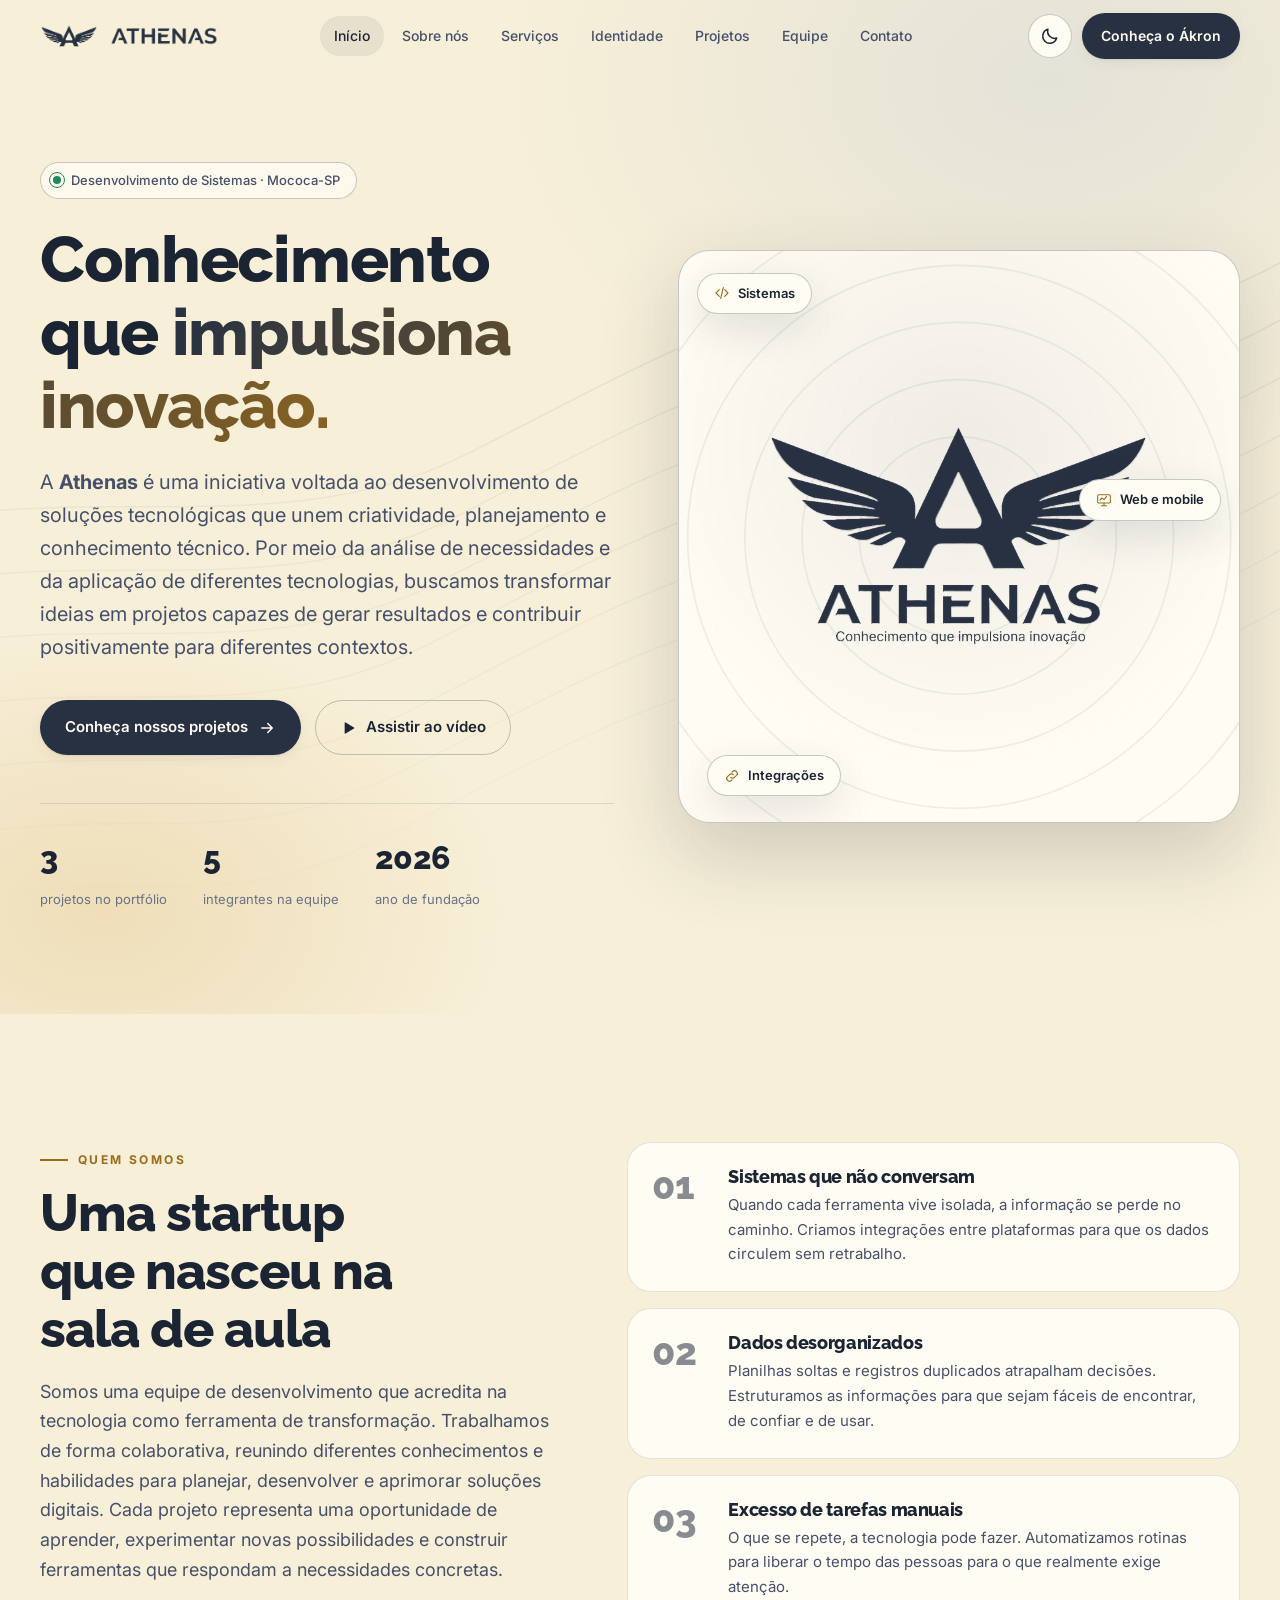
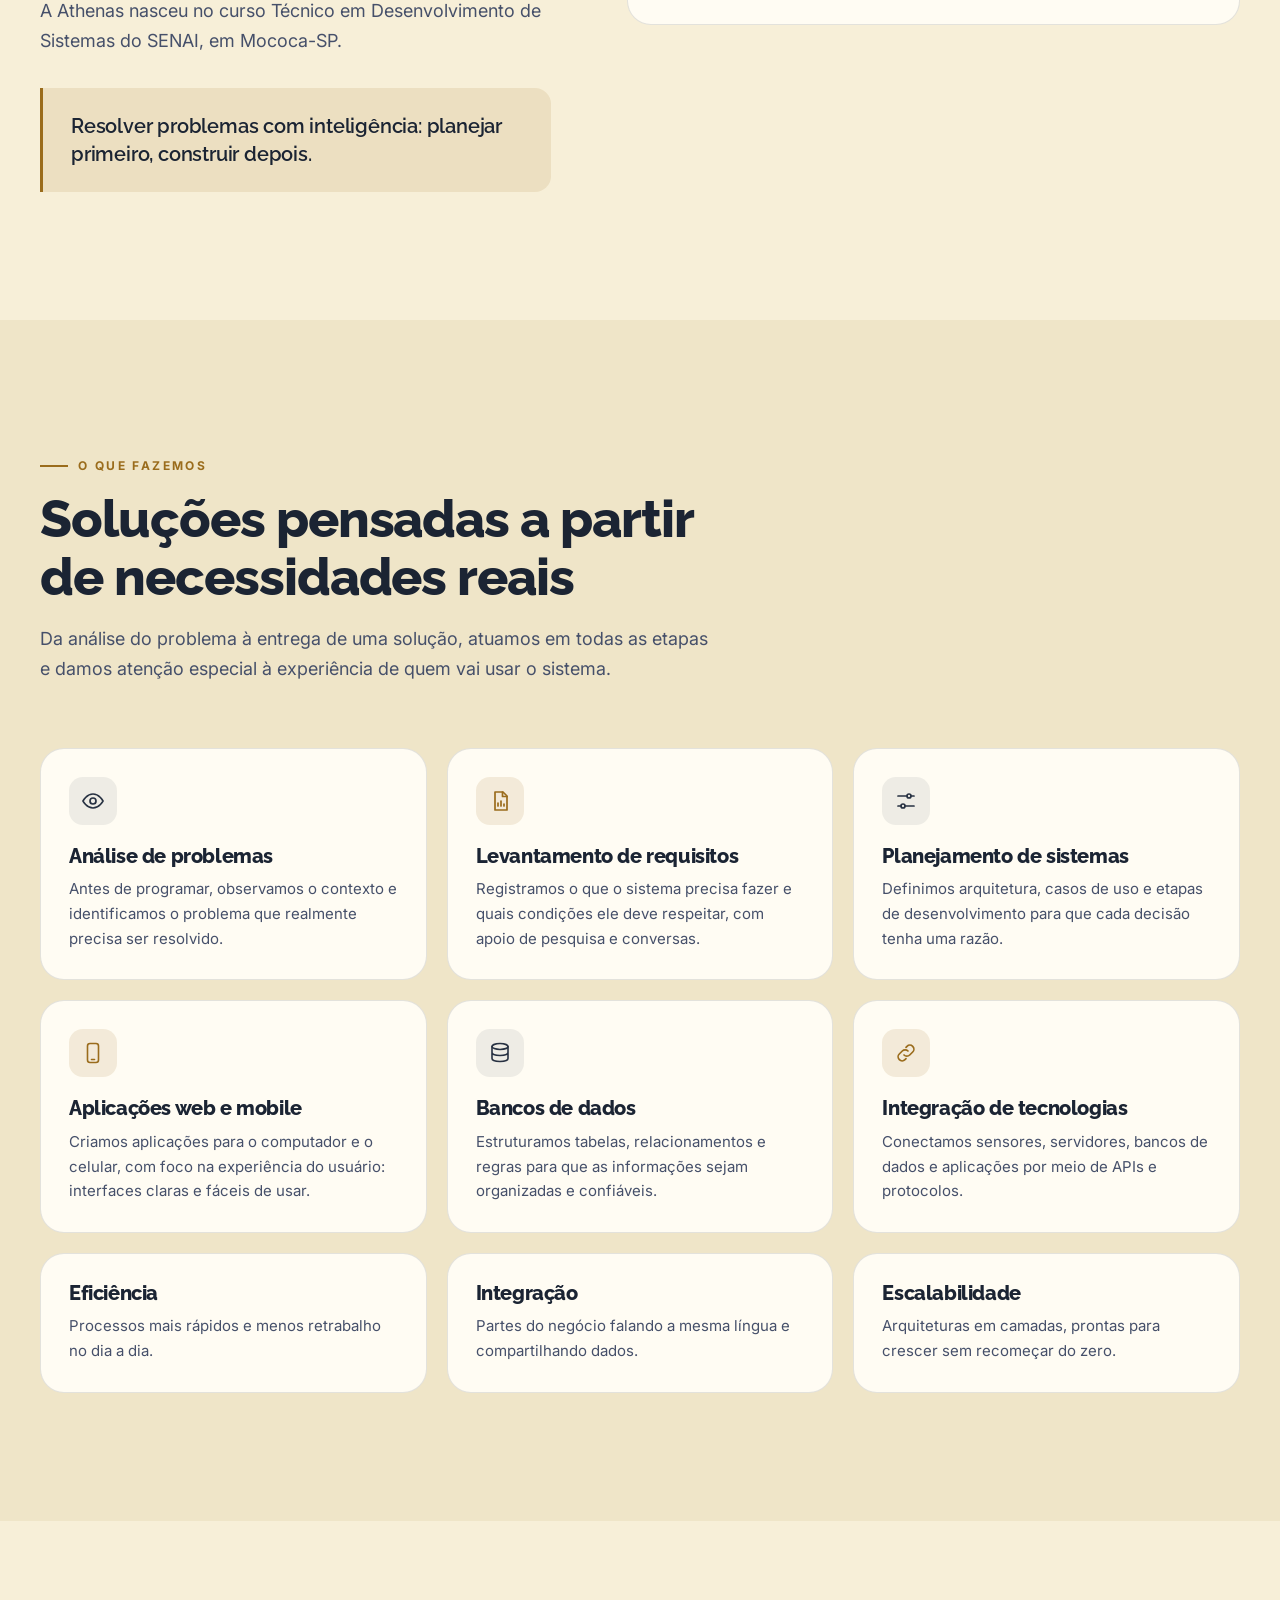
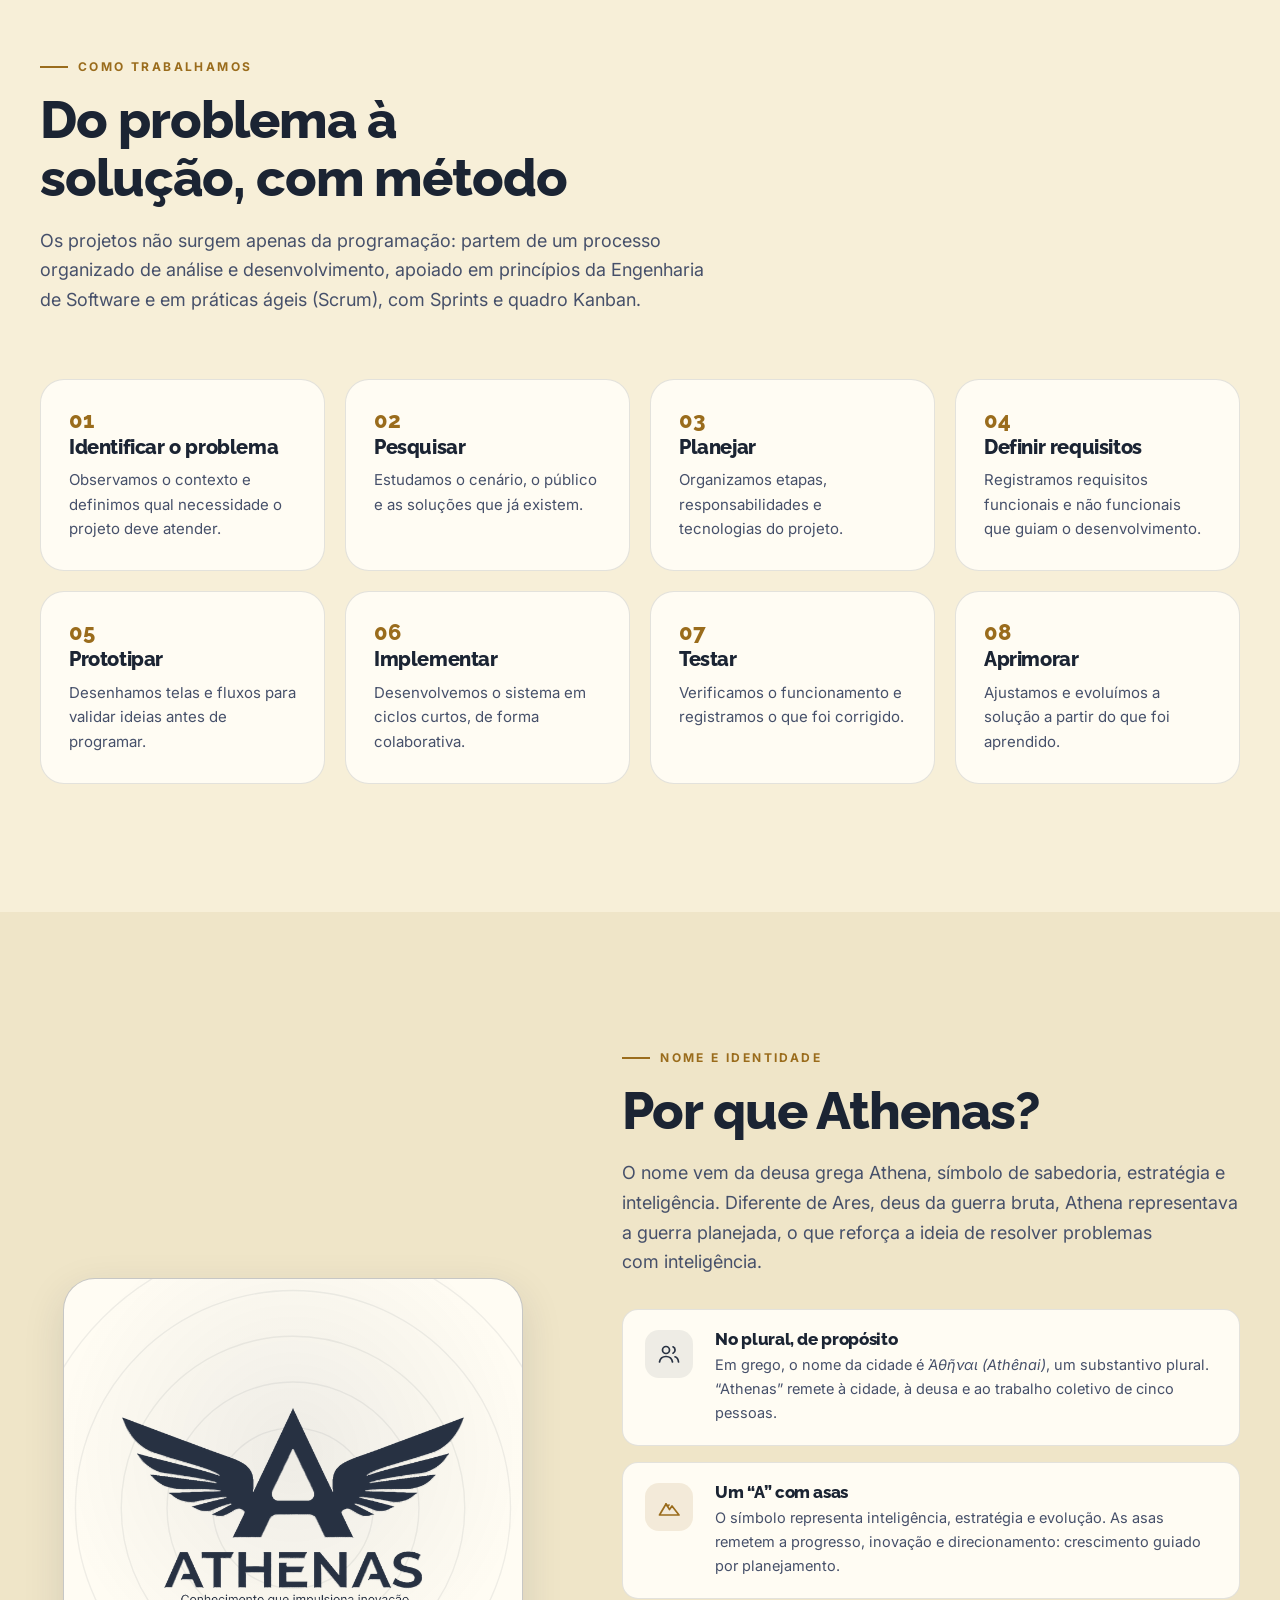
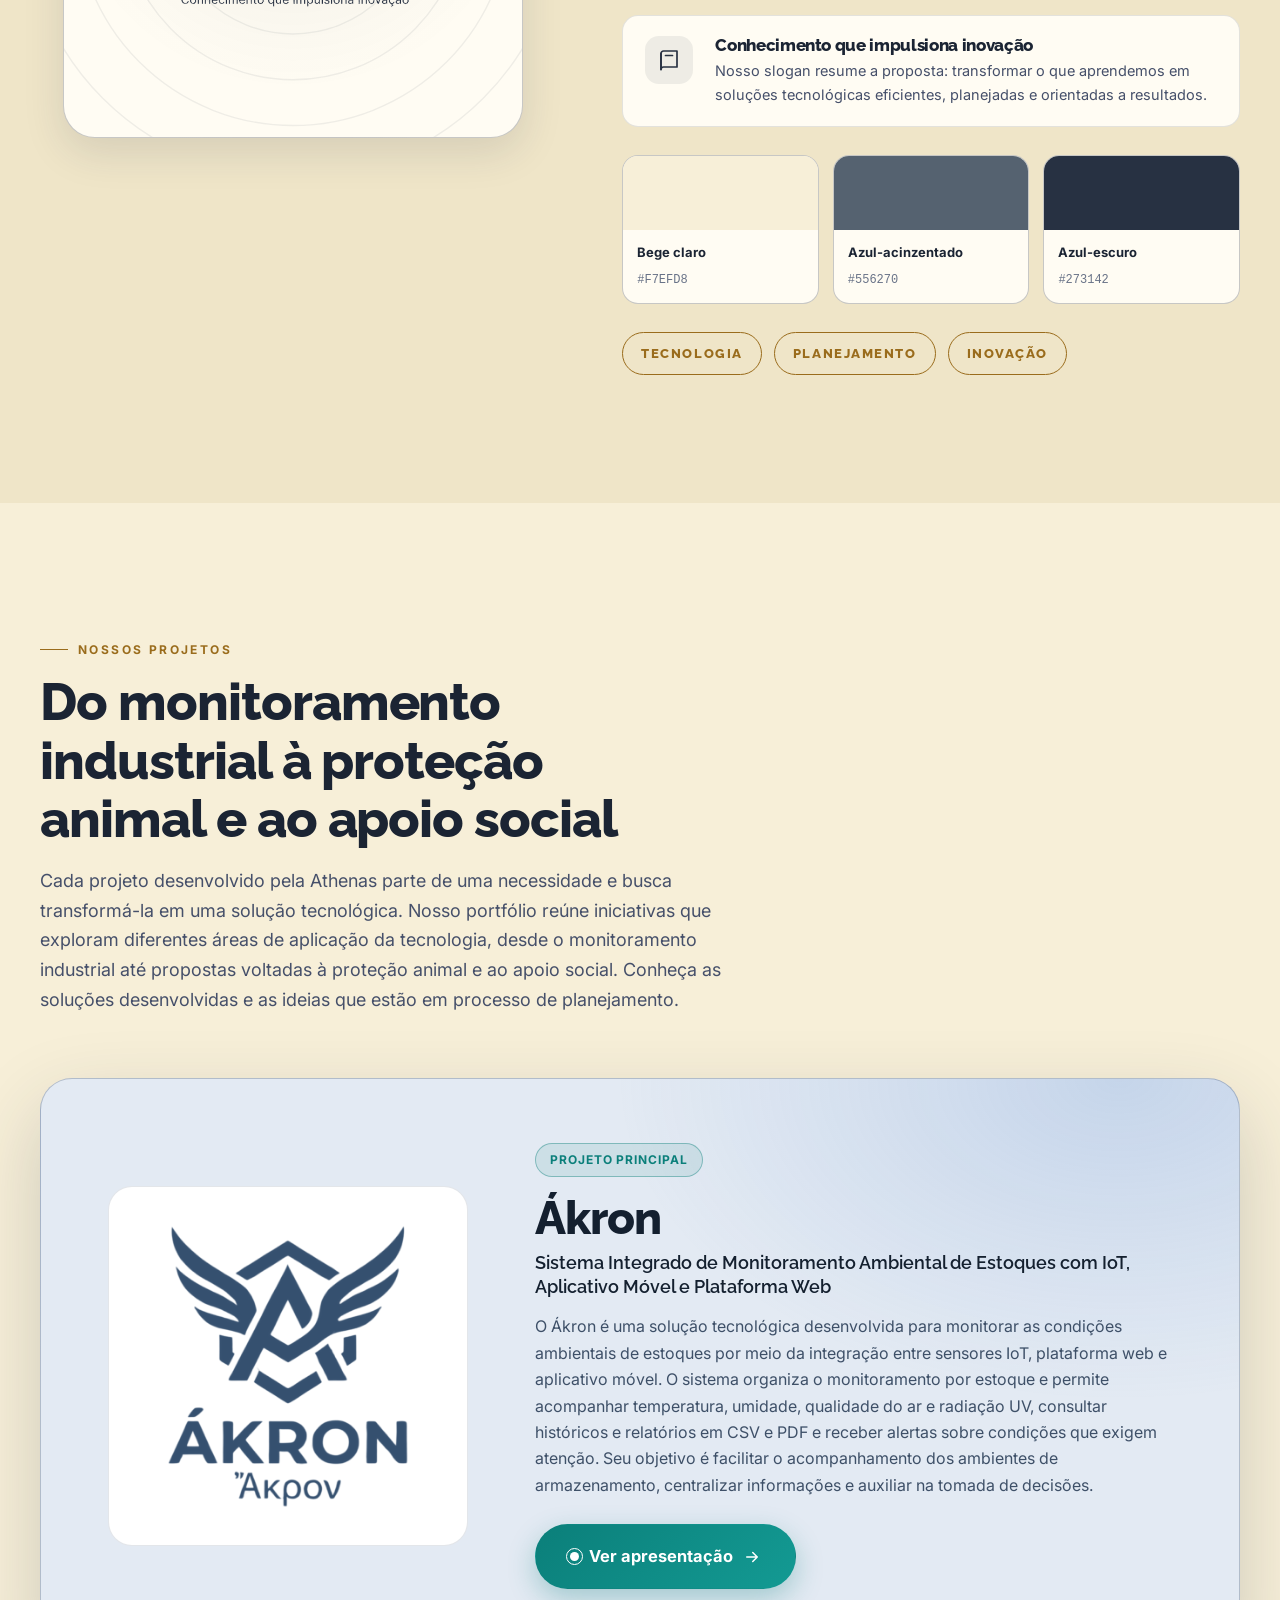
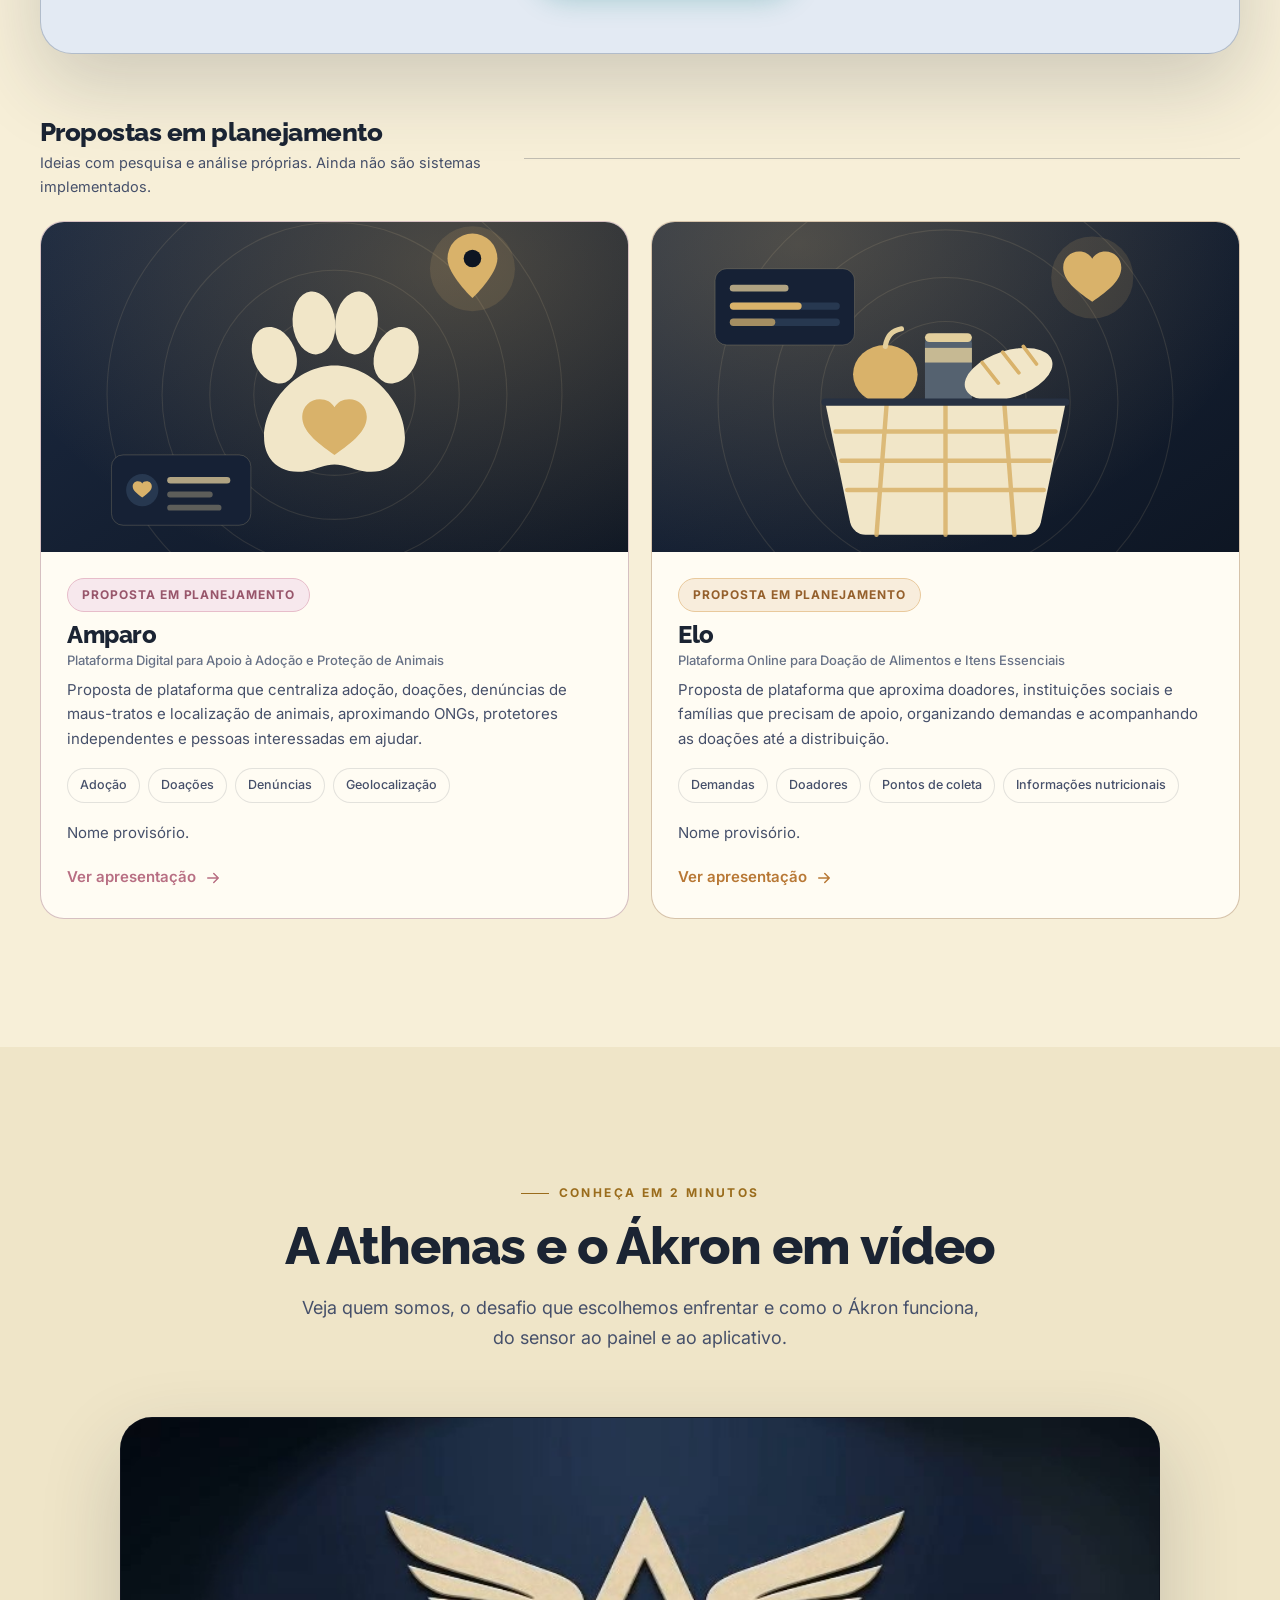
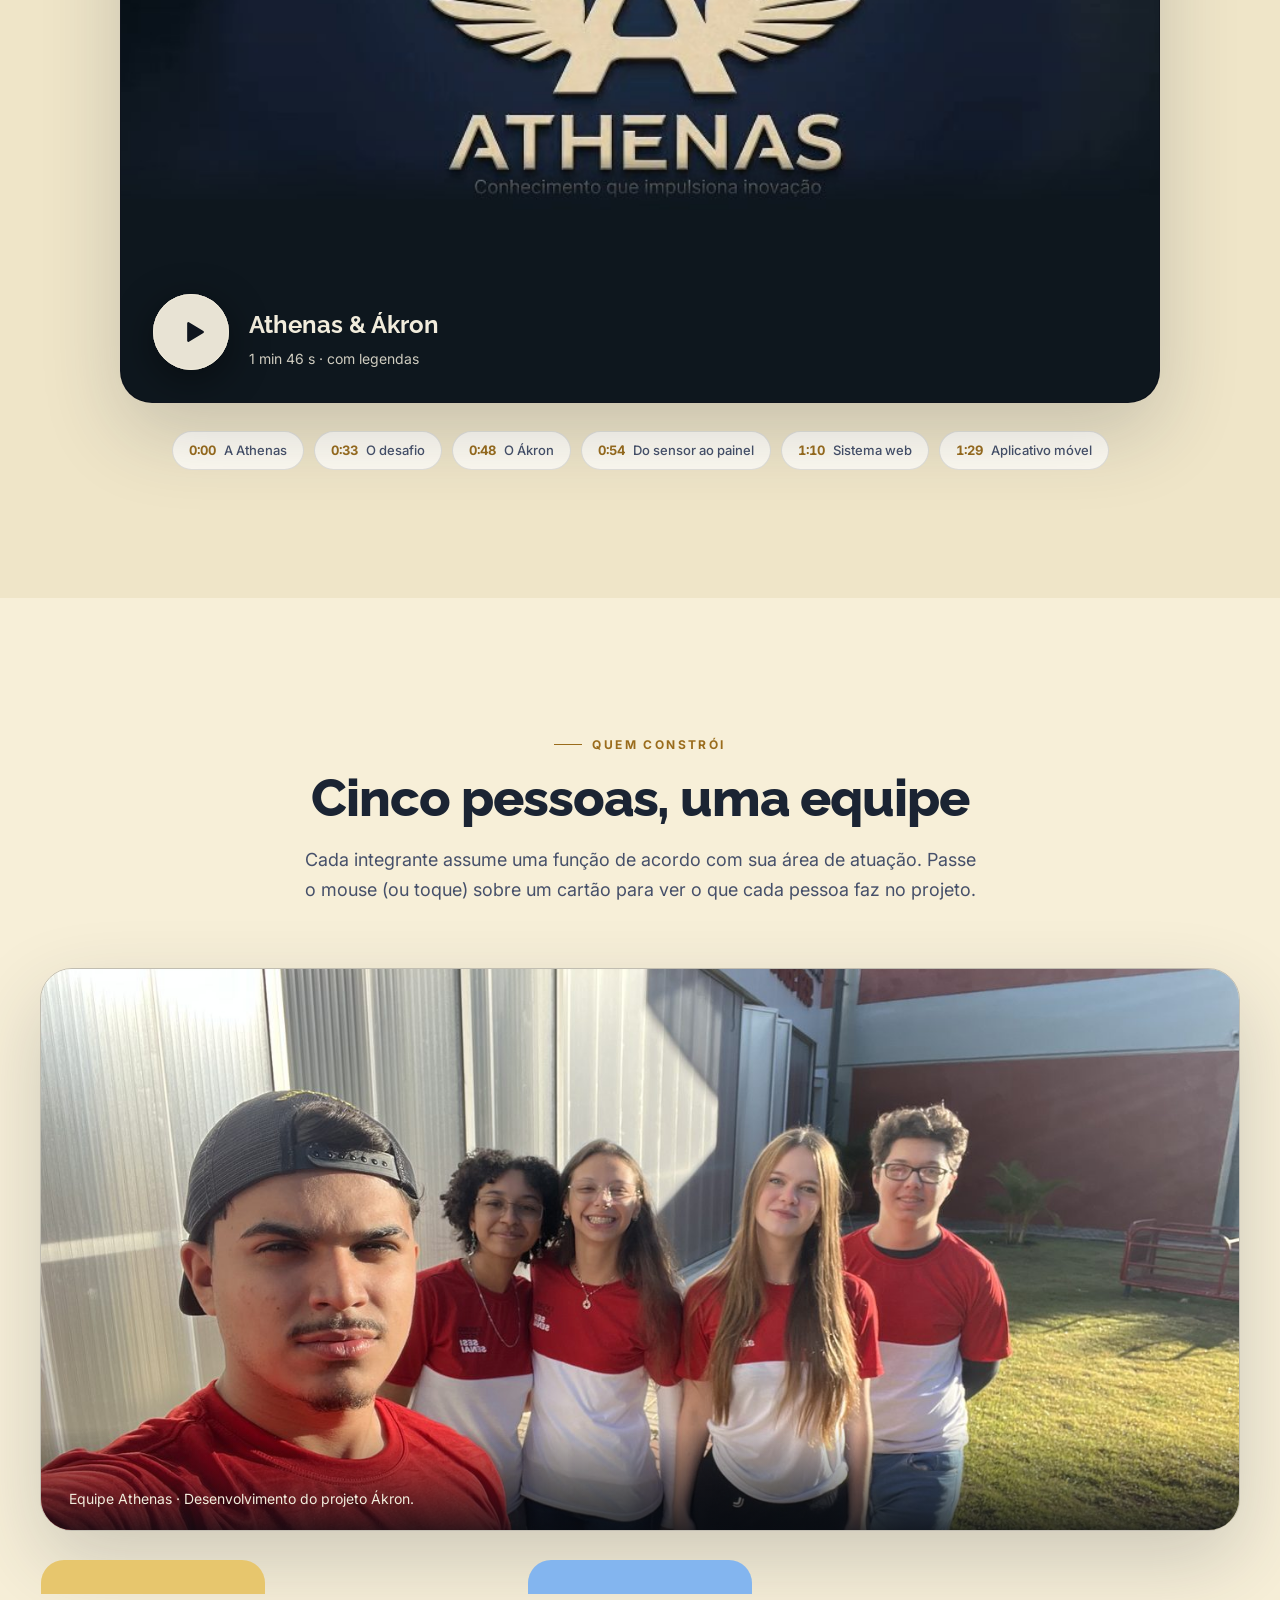
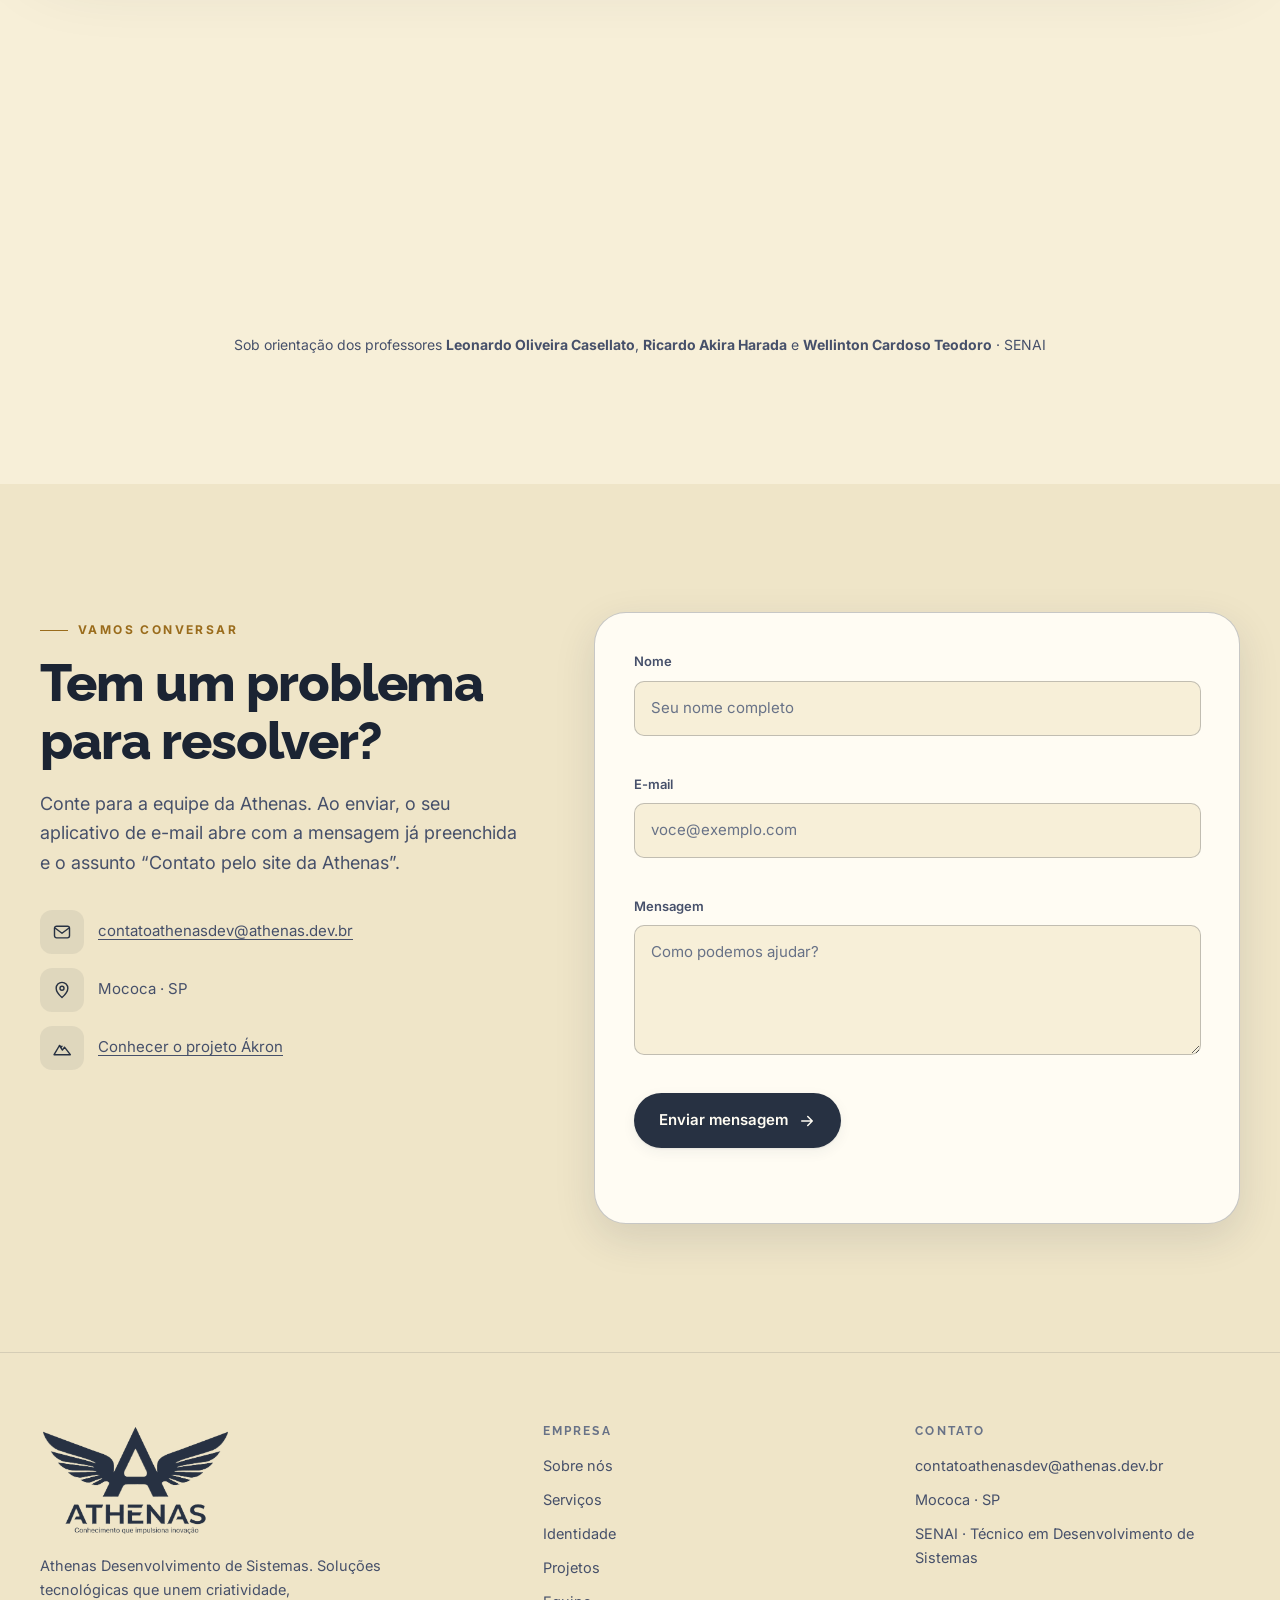
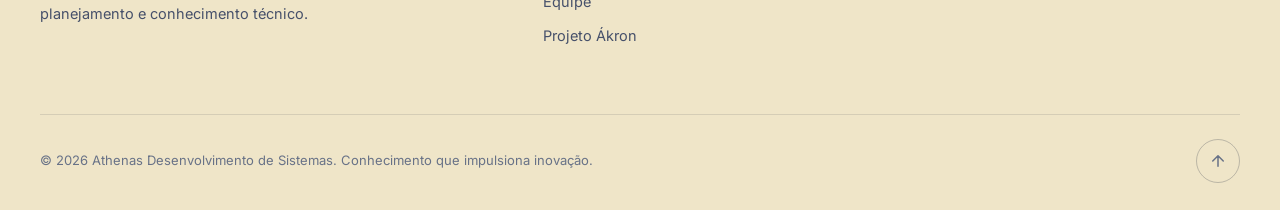
==== commit faa3e9e1: "ajuste final" ====
--- a/index.html
+++ b/index.html
@@ -315,7 +315,7 @@
                         </div>
                         <h3 id="akron-titulo">Ákron</h3>
                         <p class="proj-sub">Sistema Integrado de Monitoramento Ambiental de Estoques com IoT, Aplicativo Móvel e Plataforma Web</p>
-                        <p>O Ákron é uma solução tecnológica desenvolvida para monitorar as condições ambientais de estoques por meio da integração entre sensores IoT, plataforma web e aplicativo móvel. O sistema organiza o monitoramento por estoque e permite acompanhar temperatura, umidade, qualidade do ar e radiação UV (ruído e pressão também são aceitos para sensores futuros), consultar históricos e relatórios em CSV e PDF e receber alertas sobre condições que exigem atenção. Seu objetivo é facilitar o acompanhamento dos ambientes de armazenamento, centralizar informações e auxiliar na tomada de decisões.</p>
+                        <p>O Ákron é uma solução tecnológica desenvolvida para monitorar as condições ambientais de estoques por meio da integração entre sensores IoT, plataforma web e aplicativo móvel. O sistema organiza o monitoramento por estoque e permite acompanhar temperatura, umidade, qualidade do ar e radiação UV, consultar históricos e relatórios em CSV e PDF e receber alertas sobre condições que exigem atenção. Seu objetivo é facilitar o acompanhamento dos ambientes de armazenamento, centralizar informações e auxiliar na tomada de decisões.</p>
 
                         <div class="proj-actions">
                             <a href="apresentacao.html" class="btn btn-access"><span class="live" aria-hidden="true"></span> Ver apresentação <svg class="arrow"><use href="#i-arrow" /></svg></a>
@@ -430,7 +430,7 @@
                             </div>
                         </div>
                     </article>
-<article class="fcard reveal" style="--d:.06s" tabindex="0" role="group" aria-label="Bianca Moreira, Scrum Master. Cartão giratório: passe o mouse, toque ou pressione Enter para ver a função.">
+<article class="fcard featured-scrum reveal" style="--d:.06s" tabindex="0" role="group" aria-label="Bianca Moreira, Scrum Master. Cartão giratório: passe o mouse, toque ou pressione Enter para ver a função.">
                         <div class="fcard-inner">
                             <div class="fcard-face fcard-front">
                                 <div class="ph"><span class="team-ribbon">Scrum Master</span><img src="img/equipe/bianca.jpg" alt="Bianca Moreira de Oliveira" loading="lazy"></div>
